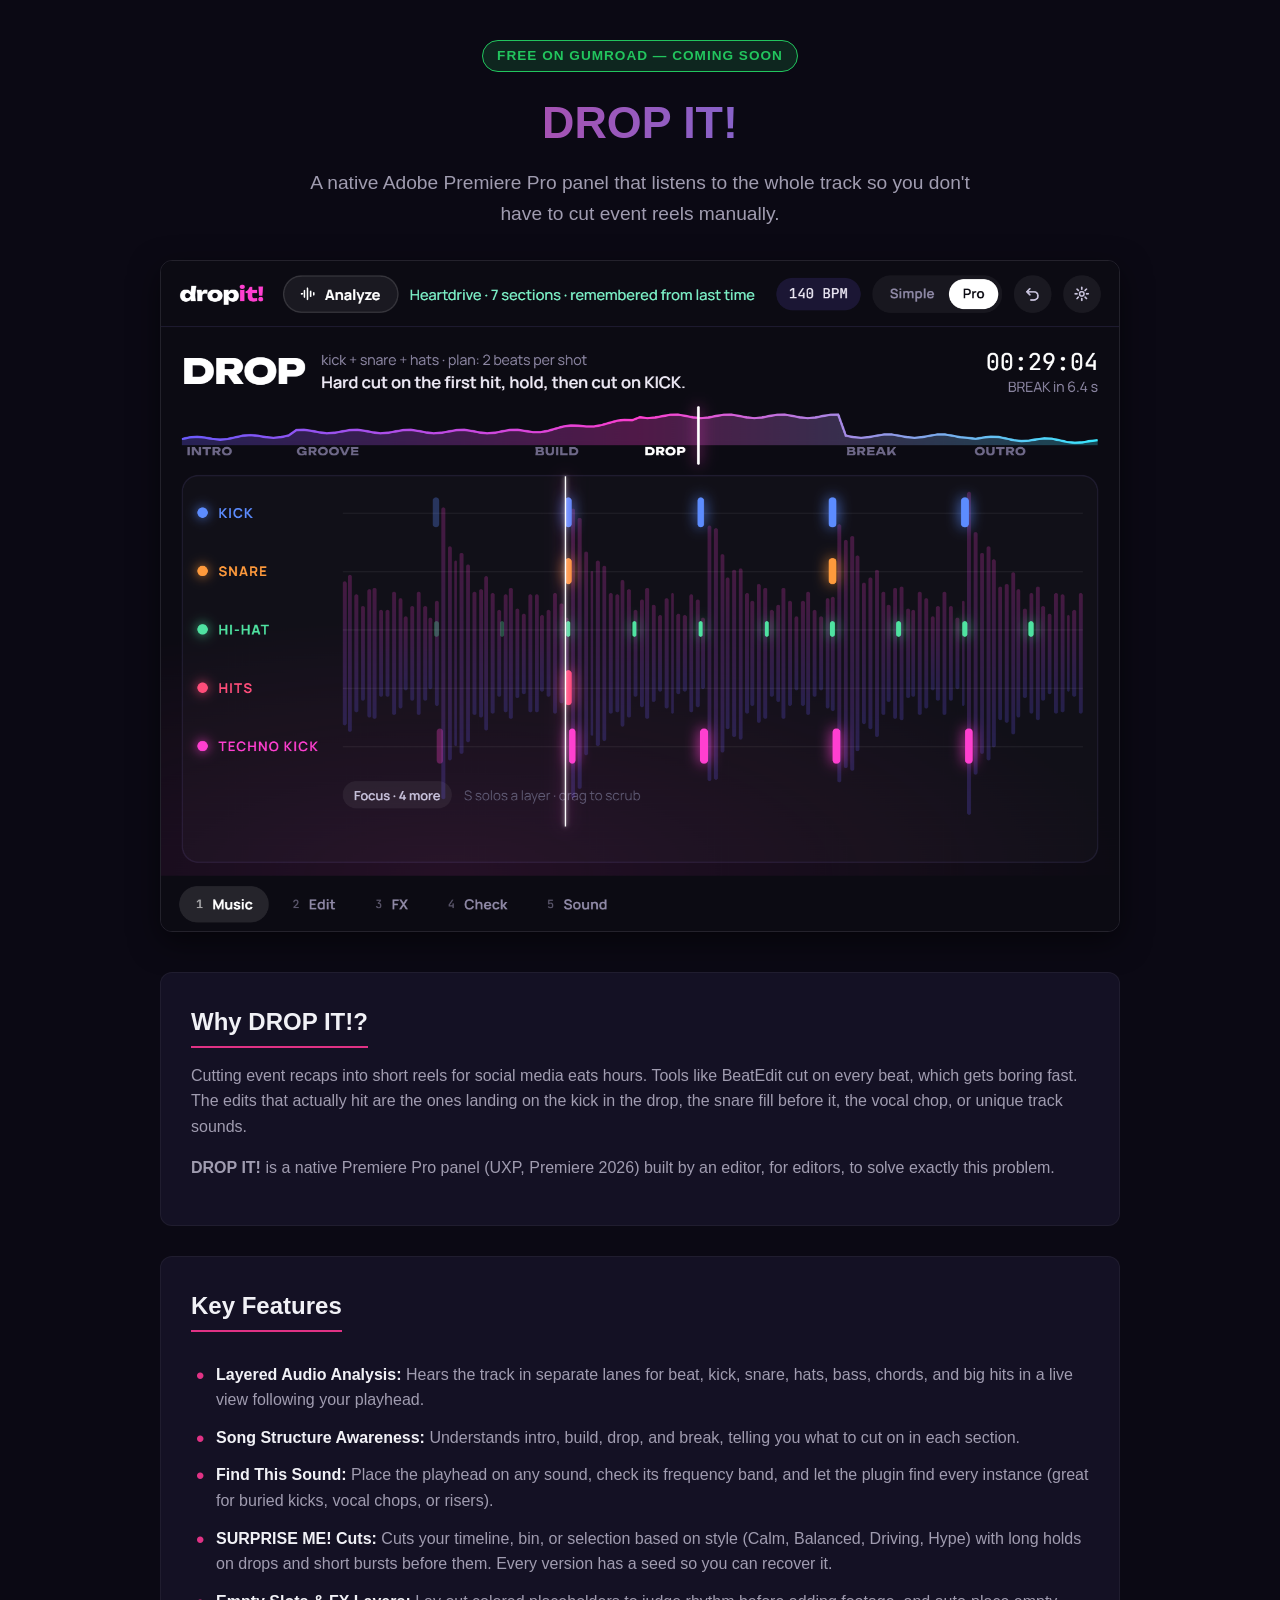
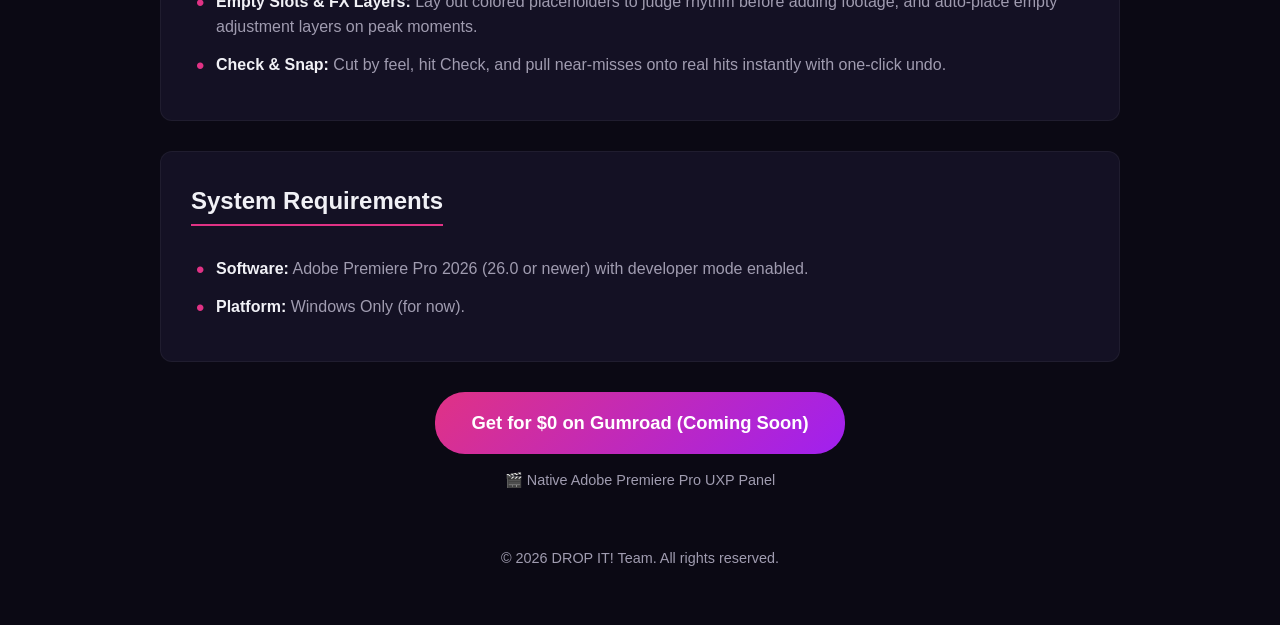
==== index.html @ eb92afcc "Rename index to index.html" ====
<!DOCTYPE html>
<html lang="en">
<head>
    <meta charset="UTF-8">
    <meta name="viewport" content="width=device-width, initial-scale=1.0">
    <title>DROP IT! - Premiere Pro Panel for Music-Driven Editing & Smart Beat Cuts</title>

    <!-- SEO Meta Tags -->
    <meta name="description" content="DROP IT! is a native Premiere Pro UXP panel that listens to the whole track in layers. Features live rhythm view, style-based editing, find-this-sound, and automated beat cuts. Free ($0) on Gumroad soon.">
    <meta name="keywords" content="DROP IT, premiere pro plugin, uxp plugin, beat edit alternative, auto cut to music, event reels editor, adobe premiere panel, free premiere extension, gumroad plugin">
    <meta name="author" content="DROP IT! Team">
    <meta name="robots" content="index, follow">

    <!-- Open Graph / Social Media Meta Tags -->
    <meta property="og:type" content="website">
    <meta property="og:title" content="DROP IT! - Premiere Pro Panel for Music-Driven Editing">
    <meta property="og:description" content="Stップ cutting event reels to the beat manually. DROP IT! listens to layers, song structure, finds custom sounds, and cuts your timeline in seconds. Free on Gumroad soon!">
    <meta property="og:image" content="./image/plugin.png">

    <style>
        :root {
            --bg-color: #0b0914;
            --card-bg: #141124;
            --accent-pink: #e03285;
            --accent-blue: #4d82f7;
            --accent-green: #22c55e;
            --text-main: #f1f1f6;
            --text-muted: #a09cb0;
        }

        * {
            box-sizing: border-box;
            margin: 0;
            padding: 0;
        }

        body {
            font-family: -apple-system, BlinkMacSystemFont, "Segoe UI", Roboto, Helvetica, Arial, sans-serif;
            background-color: var(--bg-color);
            color: var(--text-main);
            line-height: 1.6;
            padding: 20px;
            display: flex;
            justify-content: center;
        }

        .container {
            max-width: 960px;
            width: 100%;
            margin-top: 20px;
        }

        header {
            text-align: center;
            margin-bottom: 30px;
        }

        .badge {
            display: inline-block;
            background-color: rgba(34, 197, 94, 0.15);
            color: var(--accent-green);
            border: 1px solid var(--accent-green);
            padding: 4px 14px;
            border-radius: 20px;
            font-size: 0.85rem;
            font-weight: 600;
            text-transform: uppercase;
            letter-spacing: 1px;
            margin-bottom: 15px;
        }

        h1 {
            font-size: 2.8rem;
            font-weight: 800;
            background: linear-gradient(90deg, var(--accent-pink), var(--accent-blue));
            -webkit-background-clip: text;
            -webkit-text-fill-color: transparent;
            margin-bottom: 10px;
        }

        p.subtitle {
            font-size: 1.2rem;
            color: var(--text-muted);
            max-width: 700px;
            margin: 0 auto;
        }

        .hero-image {
            width: 100%;
            height: auto;
            border-radius: 12px;
            box-shadow: 0 10px 30px rgba(0, 0, 0, 0.5);
            border: 1px solid rgba(255, 255, 255, 0.1);
            margin-bottom: 40px;
            display: block;
        }

        .content-section {
            background-color: var(--card-bg);
            padding: 30px;
            border-radius: 12px;
            border: 1px solid rgba(255, 255, 255, 0.05);
            margin-bottom: 30px;
        }

        h2 {
            font-size: 1.5rem;
            color: var(--text-main);
            margin-bottom: 15px;
            border-bottom: 2px solid var(--accent-pink);
            display: inline-block;
            padding-bottom: 4px;
        }

        p {
            color: var(--text-muted);
            margin-bottom: 15px;
        }

        ul {
            list-style: none;
            margin-top: 15px;
        }

        ul li {
            position: relative;
            padding-left: 25px;
            margin-bottom: 12px;
            color: var(--text-muted);
        }

        ul li::before {
            content: "•";
            color: var(--accent-pink);
            font-size: 1.5rem;
            position: absolute;
            left: 5px;
            top: -5px;
        }

        ul li strong {
            color: var(--text-main);
        }

        .btn-container {
            display: flex;
            flex-direction: column;
            align-items: center;
            gap: 15px;
            margin-top: 30px;
        }

        .btn {
            display: inline-block;
            background: linear-gradient(135deg, var(--accent-pink), #a020f0);
            color: white;
            padding: 16px 36px;
            font-size: 1.15rem;
            font-weight: bold;
            text-decoration: none;
            border-radius: 30px;
            transition: transform 0.2s ease, box-shadow 0.2s ease;
        }

        .btn:hover {
            transform: translateY(-2px);
            box-shadow: 0 6px 20px rgba(224, 50, 133, 0.4);
        }

        .platform-note {
            font-size: 0.9rem;
            color: var(--text-muted);
        }

        footer {
            text-align: center;
            color: var(--text-muted);
            font-size: 0.9rem;
            margin-top: 40px;
            padding-bottom: 20px;
        }
    </style>
</head>
<body>

    <div class="container">
        <header>
            <div class="badge">FREE ON GUMROAD — COMING SOON</div>
            <h1>DROP IT!</h1>
            <p class="subtitle">A native Adobe Premiere Pro panel that listens to the whole track so you don't have to cut event reels manually.</p>
        </header>

        <!-- Screenshot relative path -->
        <img src="./image/plugin.png" alt="DROP IT! Premiere Pro panel interface showing live rhythm view and workflow tabs" class="hero-image">

        <main>
            <section class="content-section">
                <h2>Why DROP IT!?</h2>
                <p>Cutting event recaps into short reels for social media eats hours. Tools like BeatEdit cut on every beat, which gets boring fast. The edits that actually hit are the ones landing on the kick in the drop, the snare fill before it, the vocal chop, or unique track sounds.</p>
                <p><strong>DROP IT!</strong> is a native Premiere Pro panel (UXP, Premiere 2026) built by an editor, for editors, to solve exactly this problem.</p>
            </section>

            <section class="content-section">
                <h2>Key Features</h2>
                <ul>
                    <li><strong>Layered Audio Analysis:</strong> Hears the track in separate lanes for beat, kick, snare, hats, bass, chords, and big hits in a live view following your playhead.</li>
                    <li><strong>Song Structure Awareness:</strong> Understands intro, build, drop, and break, telling you what to cut on in each section.</li>
                    <li><strong>Find This Sound:</strong> Place the playhead on any sound, check its frequency band, and let the plugin find every instance (great for buried kicks, vocal chops, or risers).</li>
                    <li><strong>SURPRISE ME! Cuts:</strong> Cuts your timeline, bin, or selection based on style (Calm, Balanced, Driving, Hype) with long holds on drops and short bursts before them. Every version has a seed so you can recover it.</li>
                    <li><strong>Empty Slots & FX Layers:</strong> Lay out colored placeholders to judge rhythm before adding footage, and auto-place empty adjustment layers on peak moments.</li>
                    <li><strong>Check & Snap:</strong> Cut by feel, hit Check, and pull near-misses onto real hits instantly with one-click undo.</li>
                </ul>
            </section>

            <section class="content-section">
                <h2>System Requirements</h2>
                <ul>
                    <li><strong>Software:</strong> Adobe Premiere Pro 2026 (26.0 or newer) with developer mode enabled.</li>
                    <li><strong>Platform:</strong> Windows Only (for now).</li>
                </ul>
            </section>

            <div class="btn-container">
                <a href="#" class="btn">Get for $0 on Gumroad (Coming Soon)</a>
                <p class="platform-note">🎬 Native Adobe Premiere Pro UXP Panel</p>
            </div>
        </main>

        <footer>
            <p>&copy; 2026 DROP IT! Team. All rights reserved.</p>
        </footer>
    </div>

</body>
</html>
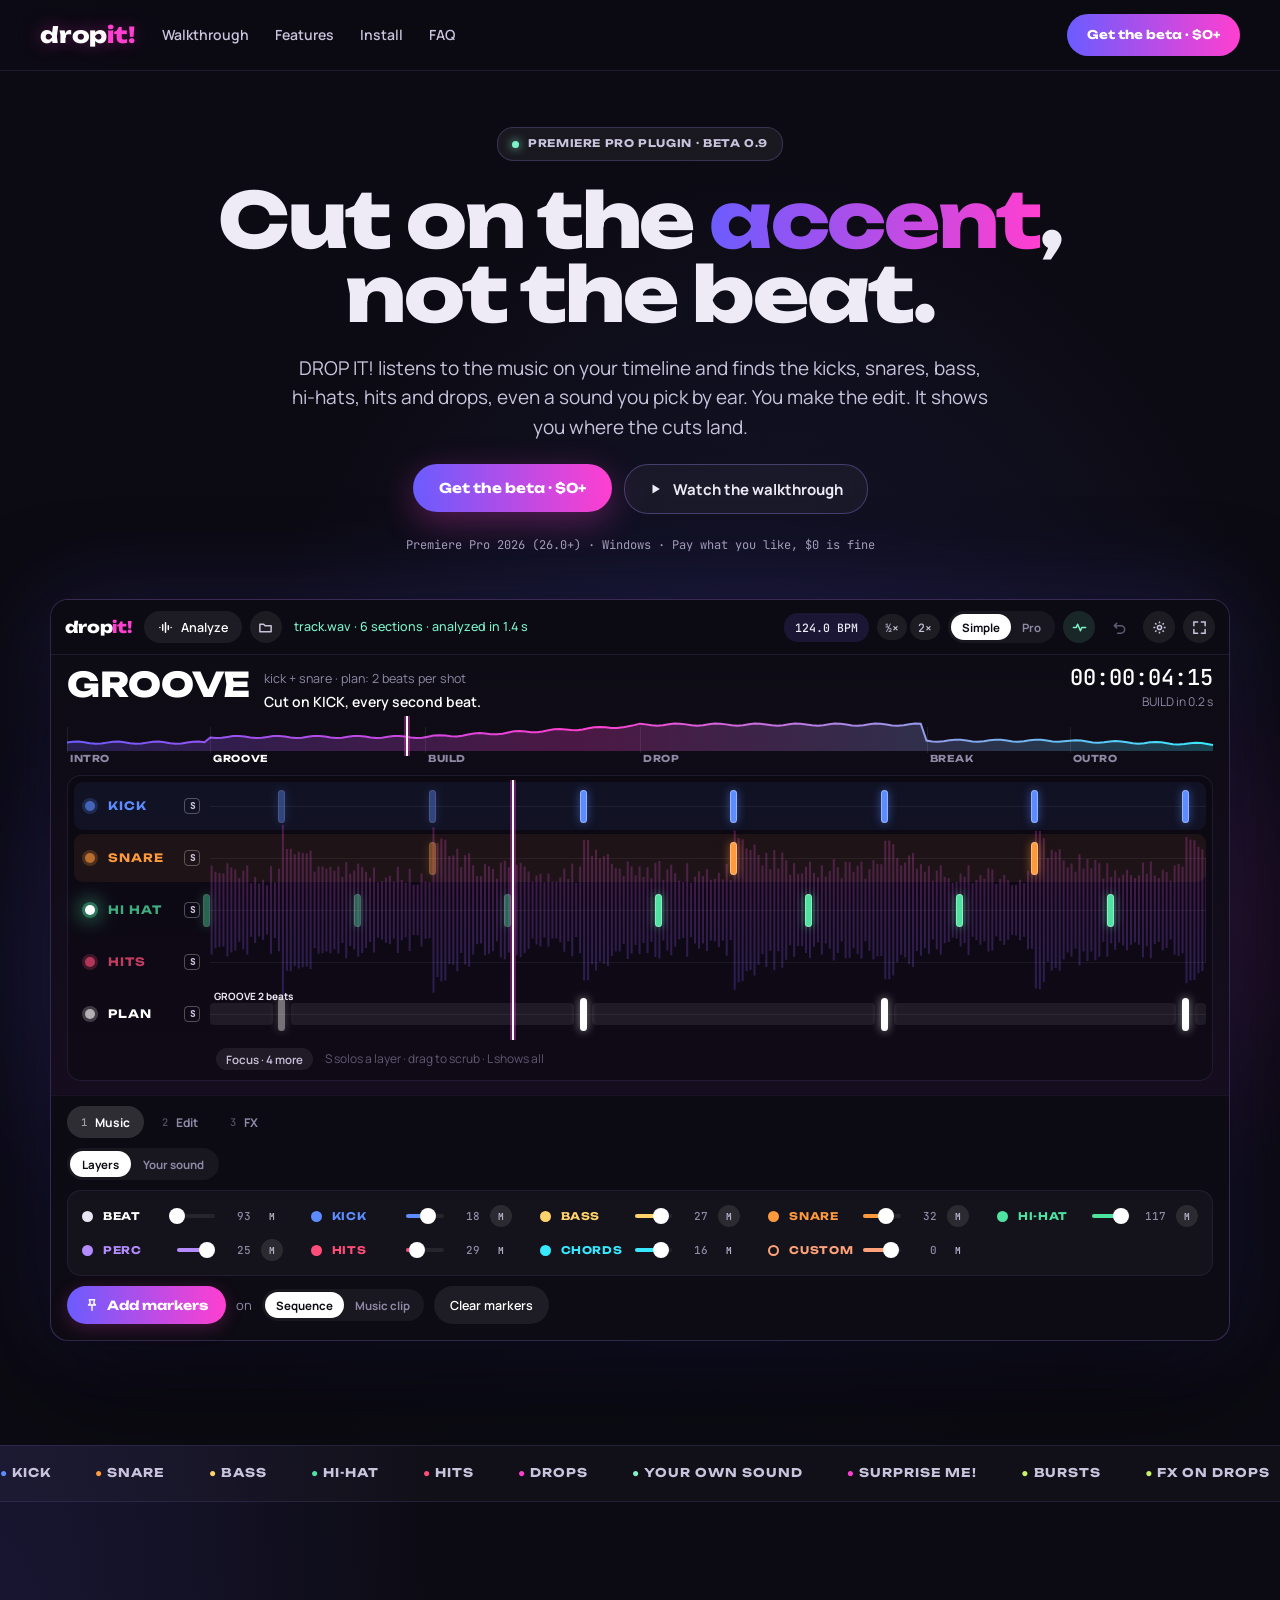
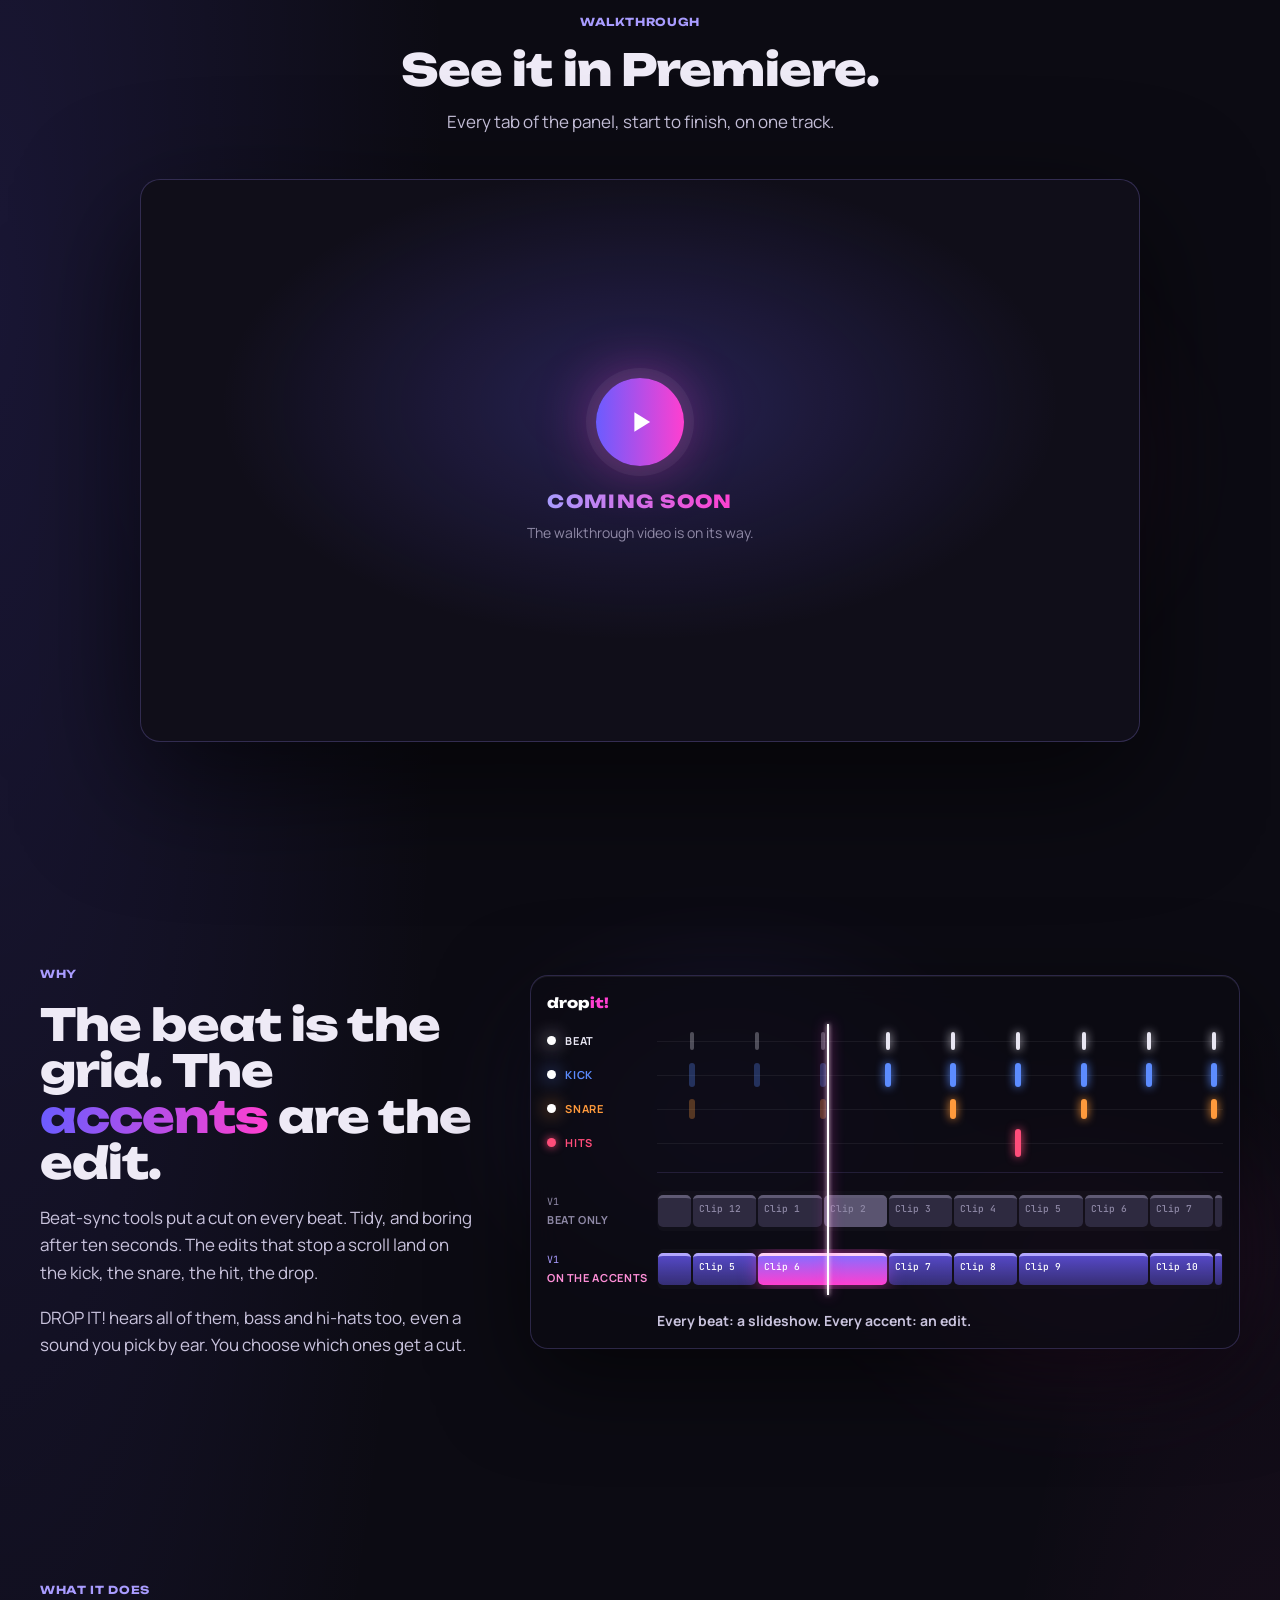
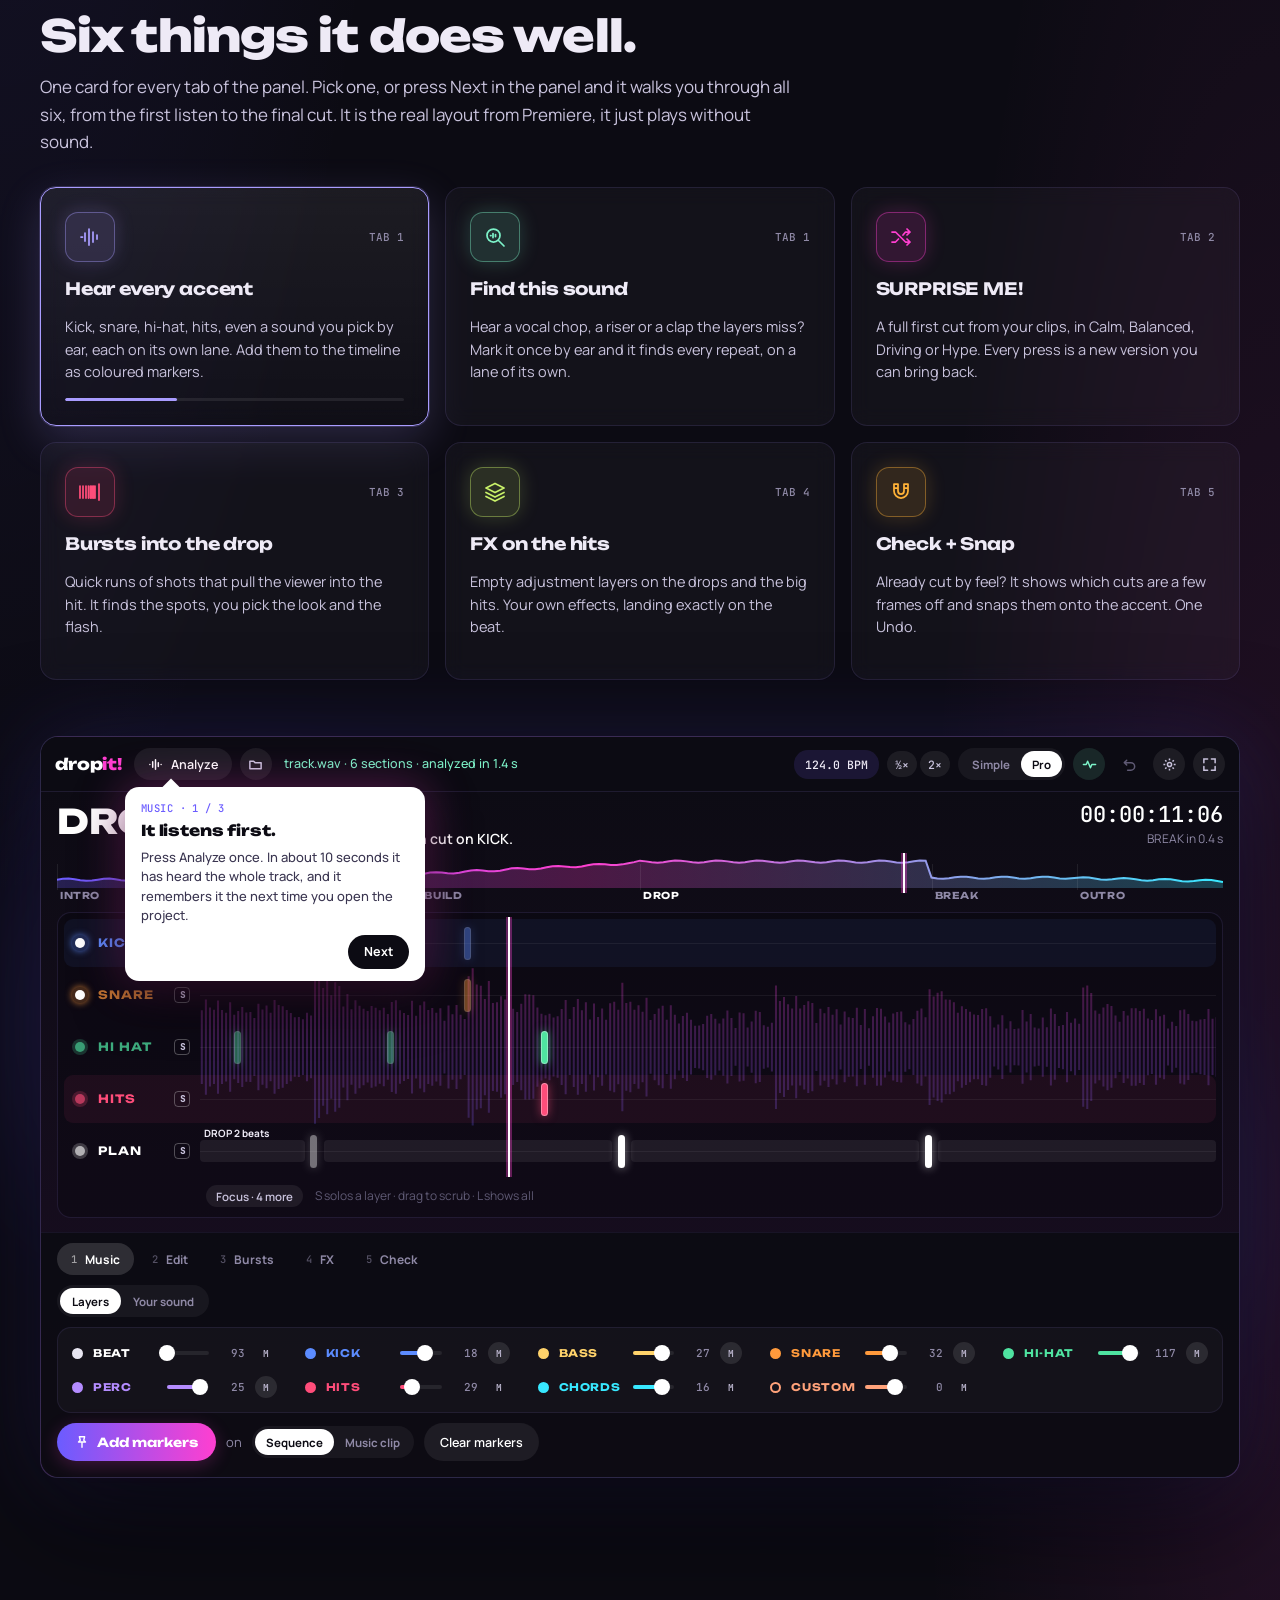
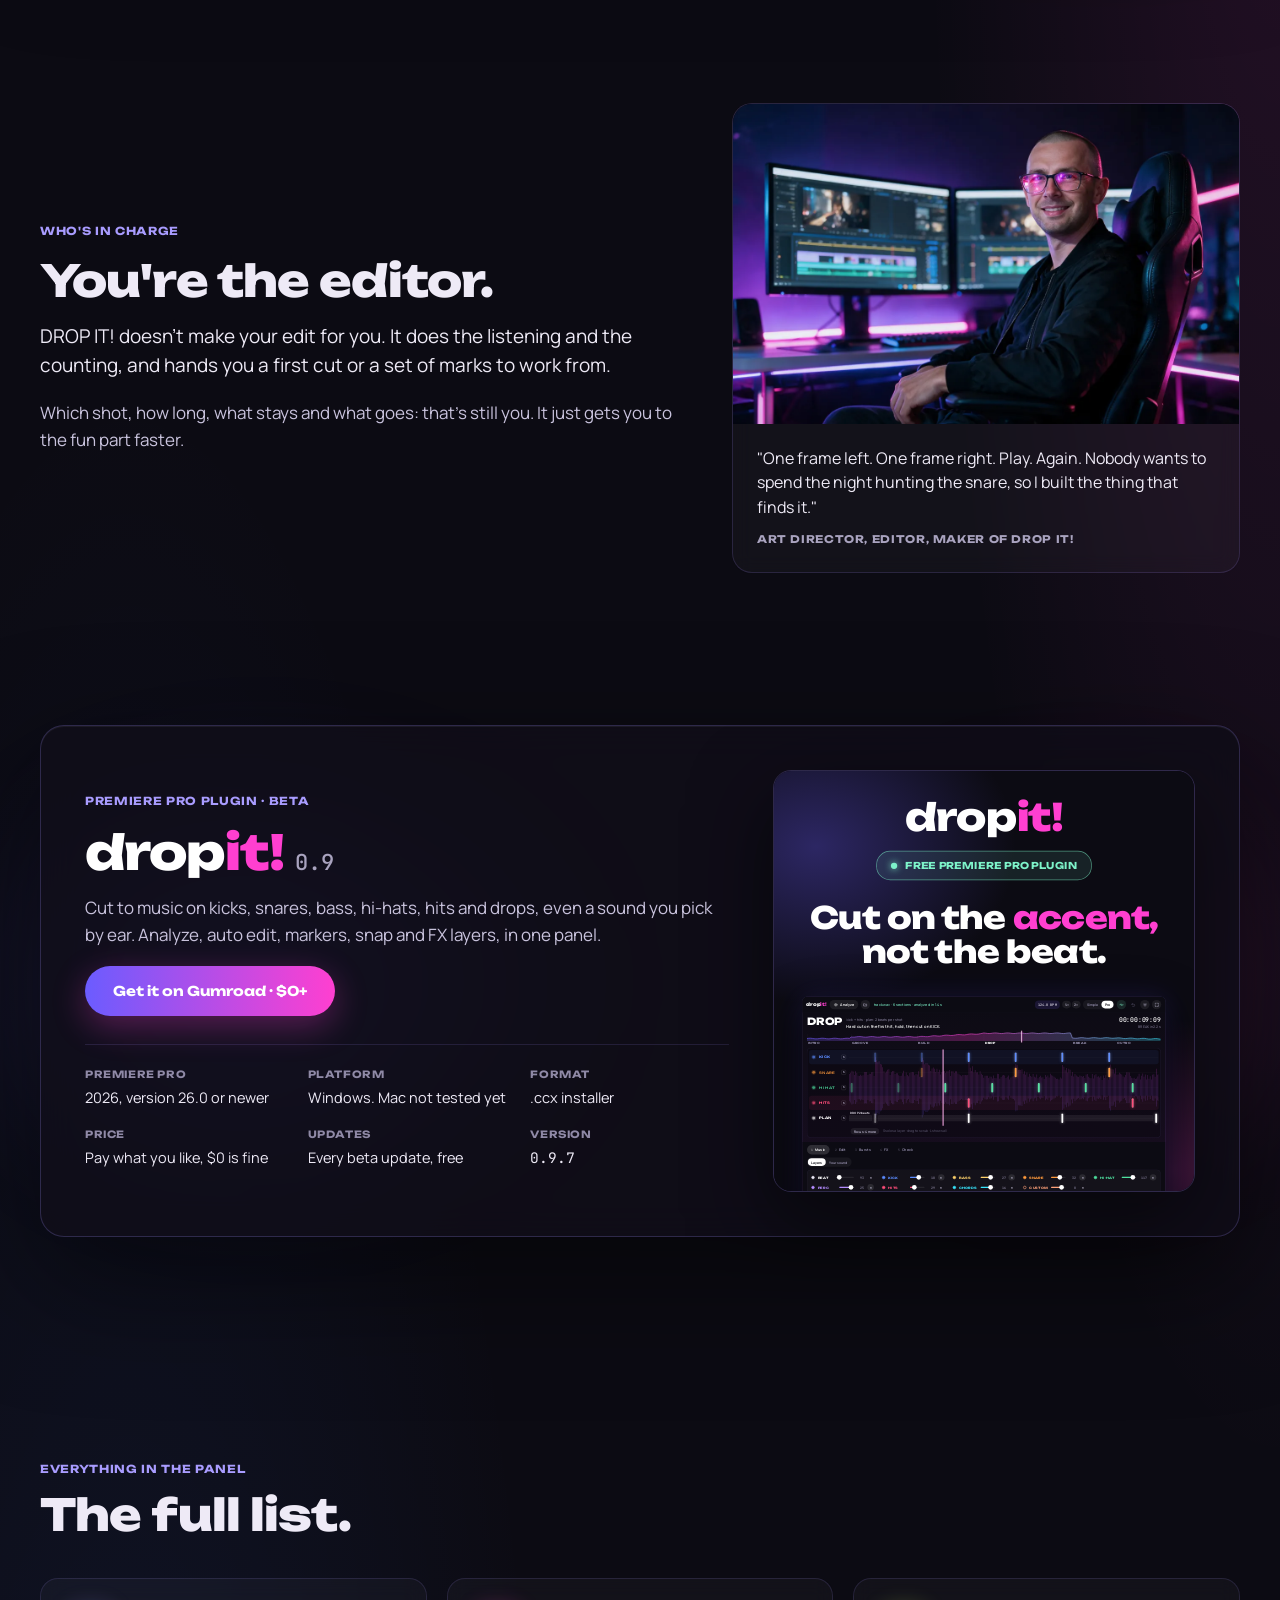
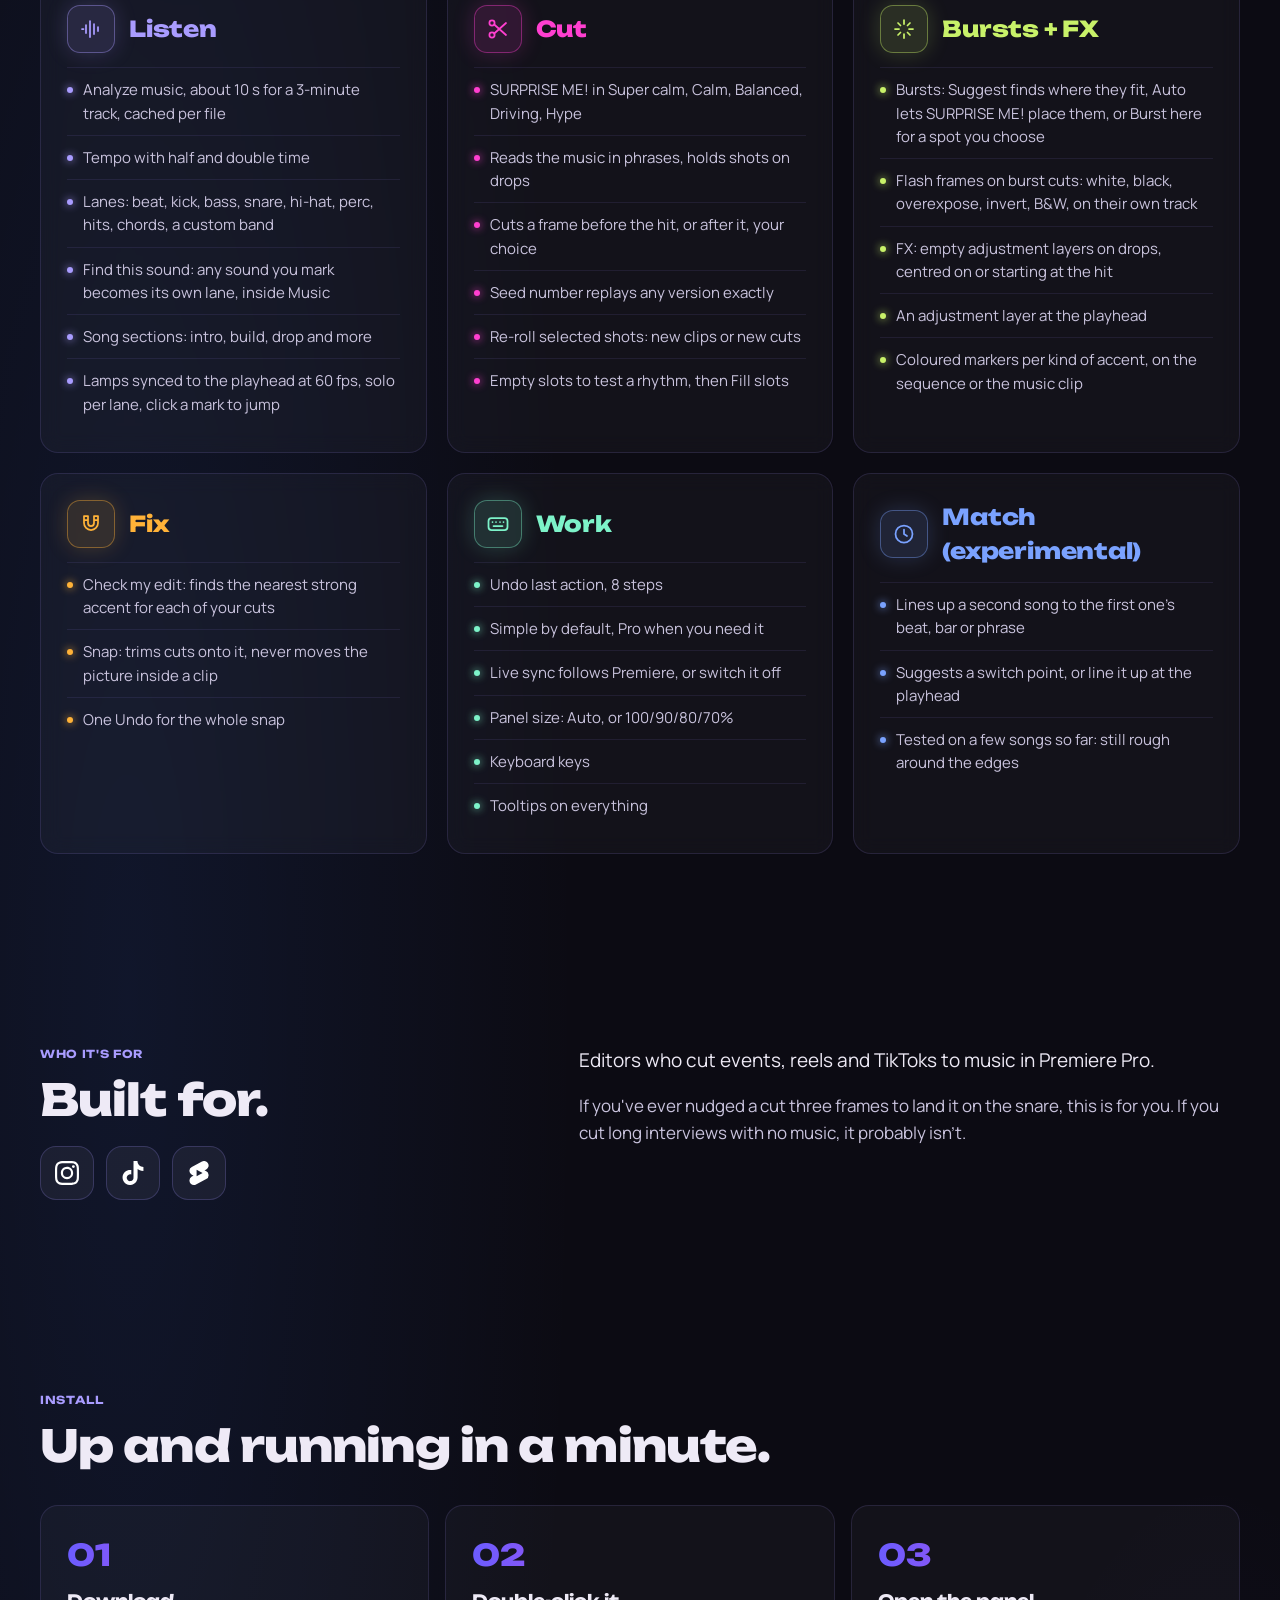
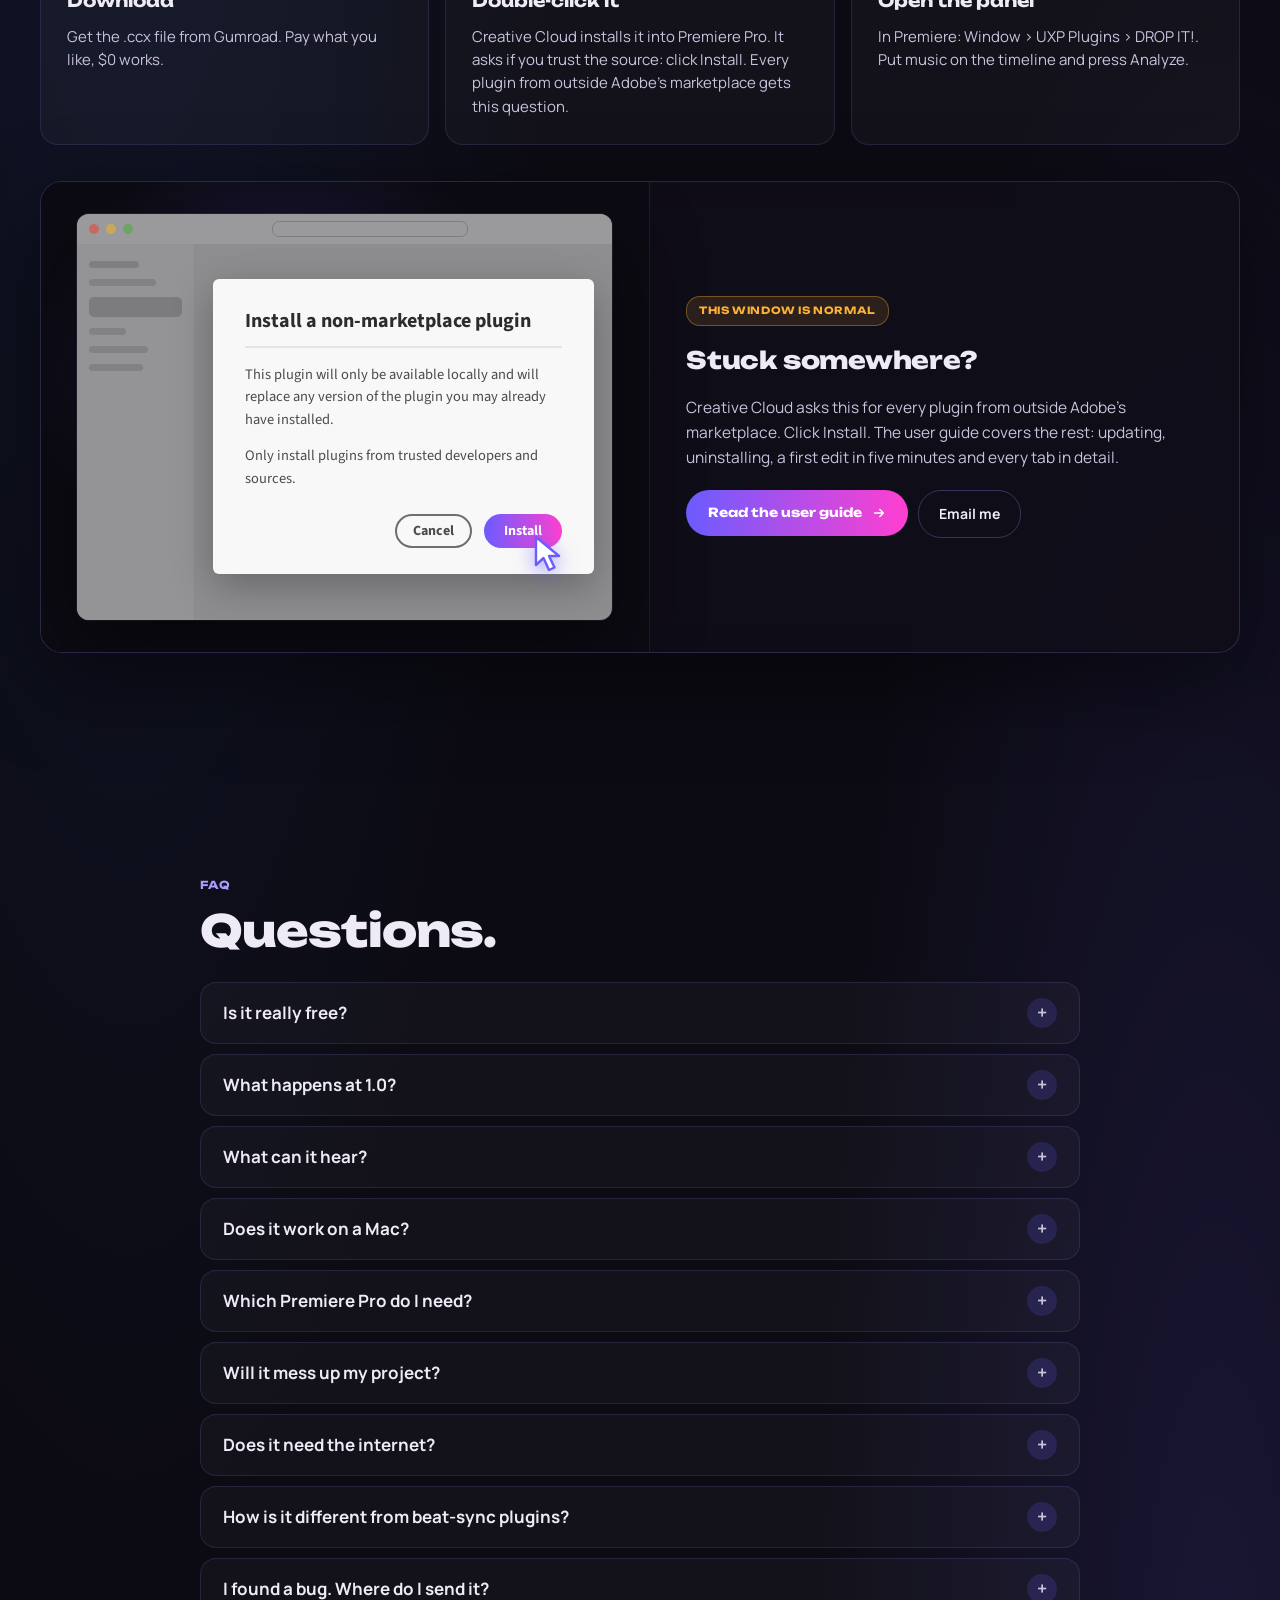
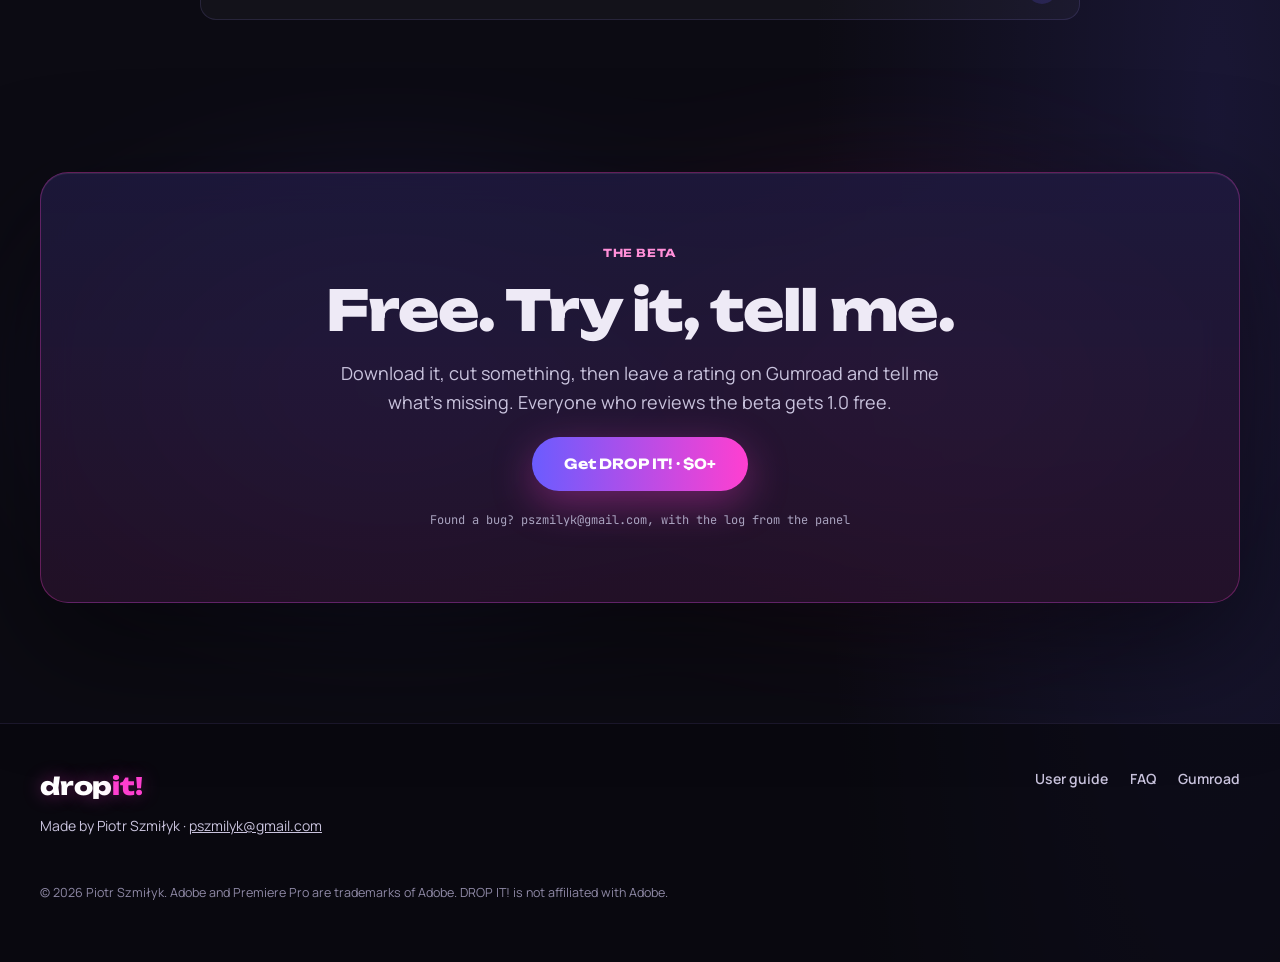
==== commit f48ea3fc: "Add files via upload" ====
--- a/index.html
+++ b/index.html
@@ -1,235 +1,1660 @@
-<!DOCTYPE html>
+<!doctype html>
 <html lang="en">
 <head>
-    <meta charset="UTF-8">
-    <meta name="viewport" content="width=device-width, initial-scale=1.0">
-    <title>DROP IT! - Premiere Pro Panel for Music-Driven Editing & Smart Beat Cuts</title>
-
-    <!-- SEO Meta Tags -->
-    <meta name="description" content="DROP IT! is a native Premiere Pro UXP panel that listens to the whole track in layers. Features live rhythm view, style-based editing, find-this-sound, and automated beat cuts. Free ($0) on Gumroad soon.">
-    <meta name="keywords" content="DROP IT, premiere pro plugin, uxp plugin, beat edit alternative, auto cut to music, event reels editor, adobe premiere panel, free premiere extension, gumroad plugin">
-    <meta name="author" content="DROP IT! Team">
-    <meta name="robots" content="index, follow">
-
-    <!-- Open Graph / Social Media Meta Tags -->
-    <meta property="og:type" content="website">
-    <meta property="og:title" content="DROP IT! - Premiere Pro Panel for Music-Driven Editing">
-    <meta property="og:description" content="Stップ cutting event reels to the beat manually. DROP IT! listens to layers, song structure, finds custom sounds, and cuts your timeline in seconds. Free on Gumroad soon!">
-    <meta property="og:image" content="./image/plugin.png">
-
-    <style>
-        :root {
-            --bg-color: #0b0914;
-            --card-bg: #141124;
-            --accent-pink: #e03285;
-            --accent-blue: #4d82f7;
-            --accent-green: #22c55e;
-            --text-main: #f1f1f6;
-            --text-muted: #a09cb0;
-        }
-
-        * {
-            box-sizing: border-box;
-            margin: 0;
-            padding: 0;
-        }
-
-        body {
-            font-family: -apple-system, BlinkMacSystemFont, "Segoe UI", Roboto, Helvetica, Arial, sans-serif;
-            background-color: var(--bg-color);
-            color: var(--text-main);
-            line-height: 1.6;
-            padding: 20px;
-            display: flex;
-            justify-content: center;
-        }
-
-        .container {
-            max-width: 960px;
-            width: 100%;
-            margin-top: 20px;
-        }
-
-        header {
-            text-align: center;
-            margin-bottom: 30px;
-        }
-
-        .badge {
-            display: inline-block;
-            background-color: rgba(34, 197, 94, 0.15);
-            color: var(--accent-green);
-            border: 1px solid var(--accent-green);
-            padding: 4px 14px;
-            border-radius: 20px;
-            font-size: 0.85rem;
-            font-weight: 600;
-            text-transform: uppercase;
-            letter-spacing: 1px;
-            margin-bottom: 15px;
-        }
-
-        h1 {
-            font-size: 2.8rem;
-            font-weight: 800;
-            background: linear-gradient(90deg, var(--accent-pink), var(--accent-blue));
-            -webkit-background-clip: text;
-            -webkit-text-fill-color: transparent;
-            margin-bottom: 10px;
-        }
-
-        p.subtitle {
-            font-size: 1.2rem;
-            color: var(--text-muted);
-            max-width: 700px;
-            margin: 0 auto;
-        }
-
-        .hero-image {
-            width: 100%;
-            height: auto;
-            border-radius: 12px;
-            box-shadow: 0 10px 30px rgba(0, 0, 0, 0.5);
-            border: 1px solid rgba(255, 255, 255, 0.1);
-            margin-bottom: 40px;
-            display: block;
-        }
-
-        .content-section {
-            background-color: var(--card-bg);
-            padding: 30px;
-            border-radius: 12px;
-            border: 1px solid rgba(255, 255, 255, 0.05);
-            margin-bottom: 30px;
-        }
-
-        h2 {
-            font-size: 1.5rem;
-            color: var(--text-main);
-            margin-bottom: 15px;
-            border-bottom: 2px solid var(--accent-pink);
-            display: inline-block;
-            padding-bottom: 4px;
-        }
-
-        p {
-            color: var(--text-muted);
-            margin-bottom: 15px;
-        }
-
-        ul {
-            list-style: none;
-            margin-top: 15px;
-        }
-
-        ul li {
-            position: relative;
-            padding-left: 25px;
-            margin-bottom: 12px;
-            color: var(--text-muted);
-        }
-
-        ul li::before {
-            content: "•";
-            color: var(--accent-pink);
-            font-size: 1.5rem;
-            position: absolute;
-            left: 5px;
-            top: -5px;
-        }
-
-        ul li strong {
-            color: var(--text-main);
-        }
-
-        .btn-container {
-            display: flex;
-            flex-direction: column;
-            align-items: center;
-            gap: 15px;
-            margin-top: 30px;
-        }
-
-        .btn {
-            display: inline-block;
-            background: linear-gradient(135deg, var(--accent-pink), #a020f0);
-            color: white;
-            padding: 16px 36px;
-            font-size: 1.15rem;
-            font-weight: bold;
-            text-decoration: none;
-            border-radius: 30px;
-            transition: transform 0.2s ease, box-shadow 0.2s ease;
-        }
-
-        .btn:hover {
-            transform: translateY(-2px);
-            box-shadow: 0 6px 20px rgba(224, 50, 133, 0.4);
-        }
-
-        .platform-note {
-            font-size: 0.9rem;
-            color: var(--text-muted);
-        }
-
-        footer {
-            text-align: center;
-            color: var(--text-muted);
-            font-size: 0.9rem;
-            margin-top: 40px;
-            padding-bottom: 20px;
-        }
-    </style>
+<meta charset="utf-8">
+<meta name="viewport" content="width=device-width, initial-scale=1, viewport-fit=cover">
+<title>DROP IT! Cut on the accent, not the beat. Free Premiere Pro plugin</title>
+<meta name="description" content="DROP IT! is a free Premiere Pro plugin that listens to the music on your timeline and finds the kicks, snares, hits and drops, so you cut where it actually lands.">
+<link rel="canonical" href="https://dropit.pages.dev/">
+<meta property="og:type" content="website">
+<meta property="og:site_name" content="DROP IT!">
+<meta property="og:title" content="DROP IT! Cut on the accent, not the beat. Free Premiere Pro plugin">
+<meta property="og:description" content="DROP IT! is a free Premiere Pro plugin that listens to the music on your timeline and finds the kicks, snares, hits and drops, so you cut where it actually lands.">
+<meta property="og:url" content="https://dropit.pages.dev/">
+<meta property="og:image" content="https://dropit.pages.dev/og-cover.png">
+<meta property="og:image:width" content="1280">
+<meta property="og:image:height" content="720">
+<meta name="twitter:card" content="summary_large_image">
+<meta name="theme-color" content="#0c0b13">
+<link rel="icon" href="favicon.svg" type="image/svg+xml">
+<link rel="apple-touch-icon" href="apple-touch-icon.png">
+<link rel="preload" href="assets/fonts/unbounded-latin-800-normal.woff2" as="font" type="font/woff2" crossorigin>
+<link rel="preload" href="assets/fonts/manrope-latin-400-normal.woff2" as="font" type="font/woff2" crossorigin>
+<link rel="stylesheet" href="assets/fonts/fonts.bfedd955ca.css">
+<style>
+html{background:#0c0b13;scroll-behavior:smooth;-webkit-text-size-adjust:100%}
+body{margin:0;background:#0c0b13;color:#eeeaf6}
+[id]{scroll-margin-top:84px}
+
+body{margin:0;background:#0c0b13}
+a{color:#c9c3dd}a:hover{color:#ffffff}
+.dg-btn{transition:box-shadow .3s,transform .3s}
+.dg-btn:hover{animation:dgShift 2.2s linear infinite;box-shadow:0 0 0 1px rgba(255,255,255,0.15),0 12px 40px rgba(255,63,208,0.45),0 0 60px rgba(107,92,255,0.45)!important;transform:translateY(-1px)}
+@keyframes dgShift{from{background-position:0% 0}to{background-position:200% 0}}
+.dg-ghost{transition:border-color .3s,box-shadow .3s}
+.dg-ghost:hover{border-color:rgba(160,140,255,0.6)!important;box-shadow:0 0 30px rgba(107,92,255,0.35)}
+.dg-card{transition:transform .3s,border-color .3s}
+.dg-card:hover{transform:translateY(-3px);border-color:rgba(160,140,255,0.5)!important;animation:dgGlow 2.6s ease-in-out infinite}
+@keyframes dgGlow{0%,100%{box-shadow:0 0 0 1px rgba(107,92,255,0.30),0 14px 44px rgba(107,92,255,0.28)}50%{box-shadow:0 0 0 1px rgba(56,140,255,0.40),0 14px 54px rgba(255,63,208,0.30)}}
+.dg-logo{transition:text-shadow .3s}
+.dg-logo:hover{animation:dgLogo 1.8s ease-in-out infinite}
+@keyframes dgLogo{0%,100%{text-shadow:0 0 18px rgba(255,63,208,0.45)}50%{text-shadow:0 0 30px rgba(107,92,255,0.75),0 0 12px rgba(255,63,208,0.6)}}
+.dg-marq{display:flex;gap:44px;white-space:nowrap;animation:dgMarq 36s linear infinite}
+@keyframes dgMarq{from{transform:translateX(0)}to{transform:translateX(-50%)}}
+.dg-nav a.nl{color:#c9c3dd;text-decoration:none;font-size:14px;font-weight:600}
+.dg-nav a.nl:hover{color:#ffffff}
+@keyframes dgRing{0%,100%{opacity:1}50%{opacity:0.45}}
+@media (prefers-reduced-motion: reduce){[style*="dgRing"]{animation:none!important}}
+.dg-faq summary{list-style:none;cursor:pointer}
+.dg-faq summary::-webkit-details-marker{display:none}
+.dg-faq[open] .dg-plus{transform:rotate(45deg)}
+.dg-plus{transition:transform .25s}
+@media (max-width:900px){.dg-h2{font-size:32px!important}.dg-hide-m{display:none!important}}
+@media (max-width:600px){.dg-stack{gap:18px!important}.dg-pcard{padding:22px!important;gap:28px!important}}
+@media (max-width:1060px){.dg-prod{flex:1 1 100%!important;width:100%!important;max-width:560px}}
+@media (prefers-reduced-motion: reduce){*{animation:none!important;transition:none!important}}
+
+
+body{margin:0}
+@media (max-width: 480px) {
+  .df-section { padding: 72px 14px !important; }
+  .df-h2 { font-size: 30px !important; }
+}
+
+
+body{margin:0}
+@container dp (max-width: 1000px) {
+  .dp-looks { grid-template-columns: repeat(4, minmax(0, 1fr)) !important; }
+}
+@container dp (max-width: 900px) {
+  .dp-layer-grid { grid-template-columns: repeat(3, minmax(0, 1fr)) !important; }
+  .dp-edit-pro { grid-template-columns: 1fr !important; }
+  .dp-edit-grid { grid-template-columns: repeat(3, minmax(0, 1fr)) !important; }
+  .dp-two { grid-template-columns: 1fr !important; }
+}
+@container dp (max-width: 640px) {
+  .dp-sec { font-size: 8px !important; letter-spacing: 0.02em !important; }
+  .dp-layer-grid { grid-template-columns: repeat(2, minmax(0, 1fr)) !important; }
+  .dp-flash { grid-template-columns: repeat(3, minmax(0, 1fr)) !important; }
+  .dp-tiles4 { grid-template-columns: repeat(2, minmax(0, 1fr)) !important; }
+  .dp-steps2 { grid-template-columns: 1fr !important; }
+  .dp-looks { grid-template-columns: repeat(2, minmax(0, 1fr)) !important; }
+}
+@container dp (max-width: 480px) {
+  .dp-hide-sm { display: none !important; }
+  .dp-header { flex-wrap: wrap; height: auto !important; min-height: 54px; padding: 10px 12px !important; row-gap: 8px; }
+  .dp-section-name { font-size: 24px !important; }
+  .dp-plan { display: none !important; }
+  .dp-tc { font-size: 17px !important; }
+  .dp-lane-label { width: 92px !important; gap: 7px !important; padding-left: 4px !important; }
+  .dp-wave { left: 98px !important; }
+  .dp-live-playhead { left: calc(104px + (100% - 110px) * 0.3) !important; }
+  .dp-focus-row { padding-left: 98px !important; }
+  .dp-idle-msg { left: 98px !important; }
+  .dp-edit-grid { grid-template-columns: repeat(2, minmax(0, 1fr)) !important; }
+  .dp-layer-grid { grid-template-columns: 1fr !important; }
+  .dp-tip { left: 8px !important; width: calc(100% - 16px) !important; }
+  .dp-sec { font-size: 7px !important; letter-spacing: 0 !important; padding-left: 2px !important; }
+  .dp-tabs { padding: 8px !important; gap: 2px !important; overflow: visible !important; }
+  .dp-tabs > button { flex: 1 1 auto; justify-content: center; padding: 0 4px !important; font-size: 11.5px !important; gap: 0 !important; min-width: 0; }
+  .dp-tabn { display: none !important; }
+  .dp-tip > span:first-child { display: none !important; }
+}
+
+body{margin:0}
+
+body{margin:0}
+@media (max-width: 900px) {
+  .dg-hero-section { padding: 44px 20px 72px !important; }
+  .dg-h1 { font-size: 48px !important; max-width: 100% !important; }
+  .dg-sub { font-size: 16.5px !important; }
+}
+@media (max-width: 480px) {
+  .dg-hero-section { padding: 36px 14px 56px !important; }
+  .dg-h1 { font-size: 32px !important; letter-spacing: -0.02em !important; }
+  .dg-sub { font-size: 14.5px !important; }
+  .dg-badge { font-size: 9.5px !important; }
+  .dg-btn, .dg-ghost { height: 44px !important; padding: 0 18px !important; font-size: 13px !important; }
+  .dg-meta { font-size: 10.5px !important; }
+}
+
+
+body{margin:0}
+@keyframes diPulse {
+  0% { box-shadow: 0 0 0 0 rgba(255,63,208,0.60), 0 6px 22px rgba(107,92,255,0.45); }
+  70% { box-shadow: 0 0 0 14px rgba(255,63,208,0), 0 6px 30px rgba(255,63,208,0.55); }
+  100% { box-shadow: 0 0 0 0 rgba(255,63,208,0), 0 6px 22px rgba(107,92,255,0.45); }
+}
+@keyframes diShift { from { background-position: 0% 0; } to { background-position: 200% 0; } }
+@keyframes diTap { 0%, 60%, 100% { transform: translate(0, 0); } 75% { transform: translate(-3px, -3px) scale(0.92); } }
+.di-install { animation: diPulse 1.6s ease-out infinite, diShift 3s linear infinite; }
+.di-cursor { animation: diTap 1.6s ease-in-out infinite; }
+@media (prefers-reduced-motion: reduce) { .di-install, .di-cursor { animation: none !important; } }
+.di-root { container-type: inline-size; container-name: di; }
+@container di (max-width: 420px) {
+  .di-side { display: none !important; }
+  .di-card { padding: 22px 20px 20px !important; }
+  .di-title { font-size: 17px !important; }
+  .di-body { font-size: 13.5px !important; }
+}
+
+body{margin:0}
+</style>
+<script type="application/ld+json">{"@context": "https://schema.org", "@type": "SoftwareApplication", "name": "DROP IT!", "applicationCategory": "MultimediaApplication", "operatingSystem": "Windows", "description": "DROP IT! is a free Premiere Pro plugin that listens to the music on your timeline and finds the kicks, snares, hits and drops, so you cut where it actually lands.", "softwareVersion": "0.9.7", "offers": {"@type": "Offer", "price": "0", "priceCurrency": "USD", "url": "https://coloformia.gumroad.com/l/dropit"}, "author": {"@type": "Person", "name": "Piotr Szmiłyk"}}</script>
 </head>
 <body>
-
-    <div class="container">
-        <header>
-            <div class="badge">FREE ON GUMROAD — COMING SOON</div>
-            <h1>DROP IT!</h1>
-            <p class="subtitle">A native Adobe Premiere Pro panel that listens to the whole track so you don't have to cut event reels manually.</p>
-        </header>
-
-        <!-- Screenshot relative path -->
-        <img src="./image/plugin.png" alt="DROP IT! Premiere Pro panel interface showing live rhythm view and workflow tabs" class="hero-image">
-
-        <main>
-            <section class="content-section">
-                <h2>Why DROP IT!?</h2>
-                <p>Cutting event recaps into short reels for social media eats hours. Tools like BeatEdit cut on every beat, which gets boring fast. The edits that actually hit are the ones landing on the kick in the drop, the snare fill before it, the vocal chop, or unique track sounds.</p>
-                <p><strong>DROP IT!</strong> is a native Premiere Pro panel (UXP, Premiere 2026) built by an editor, for editors, to solve exactly this problem.</p>
-            </section>
-
-            <section class="content-section">
-                <h2>Key Features</h2>
-                <ul>
-                    <li><strong>Layered Audio Analysis:</strong> Hears the track in separate lanes for beat, kick, snare, hats, bass, chords, and big hits in a live view following your playhead.</li>
-                    <li><strong>Song Structure Awareness:</strong> Understands intro, build, drop, and break, telling you what to cut on in each section.</li>
-                    <li><strong>Find This Sound:</strong> Place the playhead on any sound, check its frequency band, and let the plugin find every instance (great for buried kicks, vocal chops, or risers).</li>
-                    <li><strong>SURPRISE ME! Cuts:</strong> Cuts your timeline, bin, or selection based on style (Calm, Balanced, Driving, Hype) with long holds on drops and short bursts before them. Every version has a seed so you can recover it.</li>
-                    <li><strong>Empty Slots & FX Layers:</strong> Lay out colored placeholders to judge rhythm before adding footage, and auto-place empty adjustment layers on peak moments.</li>
-                    <li><strong>Check & Snap:</strong> Cut by feel, hit Check, and pull near-misses onto real hits instantly with one-click undo.</li>
-                </ul>
-            </section>
-
-            <section class="content-section">
-                <h2>System Requirements</h2>
-                <ul>
-                    <li><strong>Software:</strong> Adobe Premiere Pro 2026 (26.0 or newer) with developer mode enabled.</li>
-                    <li><strong>Platform:</strong> Windows Only (for now).</li>
-                </ul>
-            </section>
-
-            <div class="btn-container">
-                <a href="#" class="btn">Get for $0 on Gumroad (Coming Soon)</a>
-                <p class="platform-note">🎬 Native Adobe Premiere Pro UXP Panel</p>
-            </div>
-        </main>
-
-        <footer>
-            <p>&copy; 2026 DROP IT! Team. All rights reserved.</p>
-        </footer>
-    </div>
-
+<script>window.DC_BASE=""</script>
+<div id="app" data-dc-page="Main"><div data-dc="Main" data-dc-id="dc1" style="width: 100%;"><div style="overflow-x: clip; background: radial-gradient(50% 30% at 0% 18%, rgba(107,92,255,0.14), rgba(12,11,19,0) 70%), radial-gradient(40% 25% at 100% 42%, rgba(255,63,208,0.10), rgba(12,11,19,0) 70%), radial-gradient(50% 30% at 10% 70%, rgba(56,120,255,0.10), rgba(12,11,19,0) 70%), radial-gradient(45% 25% at 95% 92%, rgba(107,92,255,0.14), rgba(12,11,19,0) 70%), #0c0b13; color: #eeeaf6; font-family: Manrope, sans-serif; font-size: 16px; line-height: 1.55">
+
+
+<header class="dg-nav" style="position: sticky; top: 0; z-index: 20; background: rgba(12,11,19,0.62); backdrop-filter: blur(16px); -webkit-backdrop-filter: blur(16px); border-bottom: 1px solid rgba(160,140,255,0.12)">
+<div style="max-width: 1200px; margin: 0 auto; padding: 0 24px; height: 70px; display: flex; align-items: center; gap: 28px">
+<a class="dg-logo" href="#top" style="font-family: Unbounded, sans-serif; font-weight: 800; font-size: 22px; letter-spacing: -0.01em; color: #ffffff; text-decoration: none; text-shadow: 0 0 18px rgba(255,63,208,0.35)">drop<span style="color: #ff3fd0">it!</span></a>
+<nav class="dg-hide-m" style="display: flex; gap: 26px; flex-grow: 1" aria-label="Sections">
+<a class="nl" href="#demo">Walkthrough</a>
+<a class="nl" href="#features">Features</a>
+<a class="nl" href="#install">Install</a>
+<a class="nl" href="#faq">FAQ</a>
+</nav>
+<a class="dg-btn" href="https://coloformia.gumroad.com/l/dropit" target="_blank" rel="noopener" style="margin-left: auto; display: inline-flex; align-items: center; height: 42px; padding: 0 20px; border-radius: 21px; background: linear-gradient(90deg, #6b5cff, #ff3fd0, #6b5cff); background-size: 200% 100%; color: #ffffff; font-family: Unbounded, sans-serif; font-weight: 700; font-size: 12px; text-decoration: none">Get the beta · $0+</a>
+</div>
+</header>
+
+
+<div id="top"><div data-dc="Hero" data-dc-id="dc2" style="width: 100%;">
+<section id="dgHeroRoot" class="dg-hero-section" style="position: relative; overflow: hidden; background: #0c0b13; color: #eeeaf6; font-family: Manrope, sans-serif; padding: 56px 24px 104px">
+<div style="position:absolute;inset:0;background:radial-gradient(60% 70% at 59% 52%,#5c1d47,rgba(12,11,19,0) 70%),radial-gradient(50% 60% at 49% 70%,#2a2a6a,rgba(12,11,19,0) 70%),#0c0b13"></div>
+<div style="position: absolute; inset: 0; background: linear-gradient(180deg, rgba(12,11,19,0.55) 0%, rgba(12,11,19,0.70) 45%, rgba(12,11,19,0.94) 100%)"></div>
+<div style="position:absolute;inset:0;background:#ffffff;pointer-events:none;opacity:0.063"></div>
+
+<div style="position: relative; max-width: 1180px; margin: 0 auto">
+<div style="display: flex; flex-direction: column; align-items: center; text-align: center; gap: 22px">
+<span class="dg-badge" style="display: inline-flex; align-items: center; gap: 9px; height: 32px; padding: 0 14px; border-radius: 16px; background: rgba(255,255,255,0.06); border: 1px solid rgba(160,140,255,0.24); backdrop-filter: blur(8px); font-family: Unbounded, sans-serif; font-weight: 700; font-size: 10.5px; letter-spacing: 0.06em; color: #c9c3dd"><span style="width: 7px; height: 7px; border-radius: 50%; background: #7df3c9; box-shadow: 0 0 10px #7df3c9"></span>PREMIERE PRO PLUGIN · BETA 0.9</span>
+<h1 class="dg-h1" style="margin: 0; font-family: Unbounded, sans-serif; font-weight: 800; font-size: 76px; line-height: 0.98; letter-spacing: -0.03em; max-width: 1000px">Cut on the <span style="background: linear-gradient(90deg, #6b5cff, #ff3fd0); -webkit-background-clip: text; background-clip: text; color: transparent">accent</span>, not the beat.</h1>
+<p class="dg-sub" style="margin: 0; font-size: 19px; line-height: 1.55; color: #c9c3dd; max-width: 700px">DROP IT! listens to the music on your timeline and finds the kicks, snares, bass, hi-hats, hits and drops, even a sound you pick by ear. You make the edit. It shows you where the cuts land.</p>
+<div style="display: flex; gap: 12px; flex-wrap: wrap; justify-content: center">
+<a class="dg-btn" href="https://coloformia.gumroad.com/l/dropit" target="_blank" rel="noopener" style="display: inline-flex; align-items: center; height: 48px; padding: 0 26px; border-radius: 24px; background: linear-gradient(90deg, #6b5cff, #ff3fd0, #6b5cff); background-size: 200% 100%; color: #ffffff; font-family: Unbounded, sans-serif; font-weight: 700; font-size: 13.5px; text-decoration: none; box-shadow: 0 10px 34px rgba(255,63,208,0.30)">Get the beta · $0+</a>
+<a class="dg-ghost" href="#demo" style="display: inline-flex; align-items: center; gap: 10px; height: 48px; padding: 0 24px; border-radius: 24px; border: 1px solid rgba(160,140,255,0.32); background: rgba(255,255,255,0.04); backdrop-filter: blur(8px); color: #eeeaf6; font-weight: 700; font-size: 15px; text-decoration: none"><svg width="14" height="14" viewBox="0 0 16 16" fill="currentColor" aria-hidden="true"><path d="M4 2.8v10.4l8.4-5.2z"></path></svg>Watch the walkthrough</a>
+</div>
+<p class="dg-meta" style="margin: 0; font-family: 'JetBrains Mono', monospace; font-size: 12px; color: #a9a3bf">Premiere Pro 2026 (26.0+) · Windows · Pay what you like, $0 is fine</p>
+</div>
+
+<div style="position: relative; margin-top: 44px">
+<div style="position:absolute;left:-6%;right:-6%;top:-12%;bottom:-12%;pointer-events:none;filter:blur(60px);opacity:0.80;background:radial-gradient(40% 50% at 25% 50%,rgba(107,92,255,0.55),rgba(107,92,255,0) 70%),radial-gradient(35% 45% at 55% 60%,rgba(56,120,255,0.40),rgba(56,120,255,0) 70%),radial-gradient(35% 45% at 80% 45%,rgba(255,63,208,0.40),rgba(255,63,208,0) 70%)"></div>
+<div data-dc="Panel" data-dc-id="dc3" style="width: 100%;"><div style="position: relative; width: 100%; box-sizing: border-box; container-type: inline-size; container-name: dp; font-family: Manrope, sans-serif; color: #eeeaf6; font-size: 13px">
+
+
+<div style="position:relative;background:linear-gradient(180deg,#0c0b13 0%,#160d1e 70%,#1d0f24 100%);border:1px solid rgba(160,140,255,0.22);border-radius:18px;box-shadow:0 40px 120px rgba(0,0,0,0.6),0 0 90px rgba(107,92,255,0.20)">
+<header class="dp-header" style="position: relative; height: 54px; display: flex; align-items: center; gap: 8px; padding: 0 14px; border-bottom: 1px solid rgba(160,140,255,0.12); background: #0c0b13; border-radius: 18px 18px 0 0">
+<span style="font: 800 16px Unbounded, sans-serif; letter-spacing: -0.01em; color: #ffffff; margin-right: 4px; flex: none">drop<span style="color: #ff3fd0">it!</span></span>
+<button style="height:32px;padding:0 14px;display:inline-flex;align-items:center;gap:8px;border:0;border-radius:999px;color:#ffffff;font:600 12.5px Manrope,sans-serif;cursor:pointer;flex:none;background:rgba(255,255,255,0.07)" title="Reads the music from the timeline and finds its beat, hits, chords and phrases."><svg width="15" height="15" viewBox="0 0 16 16" fill="none" stroke="currentColor" stroke-width="1.6" stroke-linecap="round" aria-hidden="true"><path d="M2 8v0M5 5v6M8 3v10M11 6v4M14 8v0"></path></svg>Analyze</button>
+<button aria-label="Analyze an audio file" class="dp-hide-sm" style="width:32px;height:32px;flex:none;display:inline-flex;align-items:center;justify-content:center;border:0;border-radius:16px;cursor:pointer;background:rgba(255,255,255,0.07);color:#c9c3dd" title="Analyze an audio file instead of the timeline."><svg width="15" height="15" viewBox="0 0 16 16" fill="none" stroke="currentColor" stroke-width="1.6" stroke-linejoin="round" aria-hidden="true"><path d="M2 4.5h4l1.5 1.5H14v6.5H2z"></path></svg></button>
+<span style="flex: 1 1 auto; min-width: 0; padding: 0 4px; font-size: 12.5px; font-weight: 500; white-space: nowrap; overflow: hidden; text-overflow: ellipsis; color: #7df3c9">track.wav  ·  6 sections  ·  analyzed in 1.4 s</span>
+<span class="dp-hide-sm" style="font: 500 11.5px 'JetBrains Mono', monospace; color: #eeeaf6; background: rgba(120,90,255,0.14); border-radius: 14px; padding: 7px 11px; white-space: nowrap; flex: none">124.0 BPM</span>
+<span class="dp-hide-sm" style="display: inline-flex; gap: 3px; flex: none">
+<button style="height:26px;min-width:30px;padding:0 8px;border:0;border-radius:999px;font:500 11.5px 'JetBrains Mono',monospace;cursor:pointer;background:rgba(255,255,255,0.07);color:#c9c3dd" title="Count the music at half this tempo.">½×</button>
+<button style="height:26px;min-width:30px;padding:0 8px;border:0;border-radius:999px;font:500 11.5px 'JetBrains Mono',monospace;cursor:pointer;background:rgba(255,255,255,0.07);color:#c9c3dd" title="Count the music at double this tempo.">2×</button>
+</span>
+<span style="display: inline-flex; background: rgba(255,255,255,0.05); border-radius: 16px; padding: 3px; flex: none">
+<button style="height:26px;padding:0 11px;border:0;border-radius:13px;font:700 11.5px Manrope,sans-serif;cursor:pointer;background:#ffffff;color:#0c0b13" title="Simple: three tabs and the few controls an edit needs.">Simple</button>
+<button style="height:26px;padding:0 11px;border:0;border-radius:13px;font:700 11.5px Manrope,sans-serif;cursor:pointer;background:transparent;color:#8f89a6" title="Pro: everything.">Pro</button>
+</span>
+<button aria-label="Live sync" class="dp-hide-sm" style="width:32px;height:32px;flex:none;display:inline-flex;align-items:center;justify-content:center;border:0;border-radius:16px;cursor:pointer;background:rgba(125,243,201,0.12);color:#7df3c9" title="Live sync: the panel follows the Premiere playhead."><svg width="15" height="15" viewBox="0 0 16 16" fill="none" stroke="currentColor" stroke-width="1.6" stroke-linecap="round" stroke-linejoin="round" aria-hidden="true"><path d="M1.5 8h3l1.5-3.5 3 7 1.5-3.5h4"></path></svg></button>
+<button aria-label="Undo last action" class="dp-hide-sm" style="width:32px;height:32px;flex:none;display:inline-flex;align-items:center;justify-content:center;border:0;border-radius:16px;cursor:pointer;background:transparent;color:#5f5a74" title="Undo last action: puts the track back the way it was before the plugin last changed it."><svg width="15" height="15" viewBox="0 0 16 16" fill="none" stroke="currentColor" stroke-width="1.6" stroke-linecap="round" stroke-linejoin="round" aria-hidden="true"><path d="M5 3.5L2.5 6 5 8.5M2.5 6h7a4 4 0 010 8H6"></path></svg></button>
+<button aria-label="Settings" class="dp-hide-sm" style="width:32px;height:32px;flex:none;display:inline-flex;align-items:center;justify-content:center;border:0;border-radius:16px;cursor:pointer;background:rgba(255,255,255,0.07);color:#c9c3dd" title="Timing, keys, reset to defaults, and the log."><svg width="15" height="15" viewBox="0 0 16 16" fill="none" stroke="currentColor" stroke-width="1.6" aria-hidden="true"><circle cx="8" cy="8" r="2.2"></circle><path d="M8 1.5v2M8 12.5v2M1.5 8h2M12.5 8h2M3.4 3.4l1.4 1.4M11.2 11.2l1.4 1.4M3.4 12.6l1.4-1.4M11.2 4.8l1.4-1.4"></path></svg></button>
+<button aria-label="Full window" class="dp-hide-sm" style="width:32px;height:32px;flex:none;display:inline-flex;align-items:center;justify-content:center;border:0;border-radius:16px;cursor:pointer;background:rgba(255,255,255,0.07);color:#c9c3dd" title="Hide the controls and keep only the live view."><svg width="15" height="15" viewBox="0 0 16 16" fill="none" stroke="currentColor" stroke-width="1.6" stroke-linecap="round" aria-hidden="true"><path d="M2 6V2h4M10 2h4v4M14 10v4h-4M6 14H2v-4"></path></svg></button>
+
+
+</header>
+
+<section style="padding: 12px 16px 14px; display: flex; flex-direction: column; gap: 6px">
+<div style="display: flex; align-items: flex-start; gap: 14px">
+<span class="dp-section-name" style="font: 800 34px/1 Unbounded, sans-serif; letter-spacing: -0.01em; color: #ffffff; flex: none">INTRO</span>
+<div class="dp-plan" style="flex: 1 1 auto; min-width: 0; display: flex; flex-direction: column; gap: 3px; padding-top: 2px">
+<span style="font-size: 12.5px; color: #8f89a6; white-space: nowrap; overflow: hidden; text-overflow: ellipsis">kick only  ·  plan: 1 shot per bar</span>
+<span style="font-size: 14px; font-weight: 600; color: #ffffff">Hold the opening shot, first cut on the bar.</span>
+</div>
+<div style="margin-left: auto; display: flex; flex-direction: column; align-items: flex-end; gap: 4px; flex: none">
+<span class="dp-tc" style="font: 500 22px/1 'JetBrains Mono', monospace; color: #ffffff">00:00:01:00</span>
+<span style="font-size: 12px; color: #8f89a6; white-space: nowrap">GROOVE in 0.9 s</span>
+</div>
+</div>
+<div style="position: relative; height: 48px">
+<svg width="100%" height="32" viewBox="0 0 1000 44" preserveAspectRatio="none" style="position: absolute; left: 0; top: 0" aria-hidden="true">
+<defs><linearGradient id="dpE" x1="0" y1="0" x2="1" y2="0"><stop offset="0" stop-color="#6b5cff"></stop><stop offset="0.45" stop-color="#ff3fd0"></stop><stop offset="1" stop-color="#38e8ff"></stop></linearGradient><linearGradient id="dpEf" x1="0" y1="0" x2="1" y2="0"><stop offset="0" stop-color="#6b5cff" stop-opacity="0.25"></stop><stop offset="0.45" stop-color="#ff3fd0" stop-opacity="0.25"></stop><stop offset="1" stop-color="#38e8ff" stop-opacity="0.25"></stop></linearGradient></defs>
+<path d="M0.0 32.5 L5.0 31.3 L10.0 31.1 L15.0 31.9 L20.0 33.2 L25.0 34.0 L30.0 33.7 L35.0 32.5 L40.0 31.3 L45.0 31.1 L50.0 31.9 L55.0 33.2 L60.0 34.0 L65.0 33.7 L70.0 32.5 L75.0 31.3 L80.0 31.1 L85.0 31.9 L90.0 33.2 L95.0 34.0 L100.0 33.6 L105.0 32.4 L110.0 31.3 L115.0 31.1 L120.0 31.9 L125.0 25.4 L130.0 26.2 L135.0 25.8 L140.0 24.6 L145.0 23.5 L150.0 23.3 L155.0 24.2 L160.0 25.5 L165.0 26.2 L170.0 25.8 L175.0 24.6 L180.0 23.5 L185.0 23.3 L190.0 24.2 L195.0 25.5 L200.0 26.2 L205.0 25.8 L210.0 24.5 L215.0 23.4 L220.0 23.3 L225.0 24.2 L230.0 25.5 L235.0 26.2 L240.0 25.8 L245.0 24.5 L250.0 23.4 L255.0 23.3 L260.0 24.2 L265.0 25.5 L270.0 26.2 L275.0 25.7 L280.0 24.5 L285.0 23.4 L290.0 23.3 L295.0 24.2 L300.0 25.5 L305.0 26.2 L310.0 25.7 L315.0 24.3 L320.0 22.8 L325.0 22.3 L330.0 22.8 L335.0 23.7 L340.0 24.0 L345.0 23.1 L350.0 21.4 L355.0 19.9 L360.0 19.4 L365.0 20.0 L370.0 20.9 L375.0 21.1 L380.0 20.2 L385.0 18.5 L390.0 17.0 L395.0 16.6 L400.0 17.2 L405.0 18.1 L410.0 18.2 L415.0 17.3 L420.0 15.6 L425.0 14.2 L430.0 13.7 L435.0 14.3 L440.0 15.2 L445.0 15.4 L450.0 14.4 L455.0 12.7 L460.0 11.3 L465.0 10.9 L470.0 11.5 L475.0 12.4 L480.0 12.5 L485.0 11.5 L490.0 9.9 L495.0 8.4 L500.0 6.4 L505.0 7.4 L510.0 8.7 L515.0 9.2 L520.0 8.6 L525.0 7.3 L530.0 6.3 L535.0 6.4 L540.0 7.4 L545.0 8.7 L550.0 9.2 L555.0 8.6 L560.0 7.3 L565.0 6.3 L570.0 6.4 L575.0 7.4 L580.0 8.7 L585.0 9.2 L590.0 8.6 L595.0 7.3 L600.0 6.3 L605.0 6.4 L610.0 7.5 L615.0 8.7 L620.0 9.2 L625.0 8.5 L630.0 7.3 L635.0 6.3 L640.0 6.4 L645.0 7.5 L650.0 8.7 L655.0 9.2 L660.0 8.5 L665.0 7.2 L670.0 6.3 L675.0 6.4 L680.0 7.5 L685.0 8.8 L690.0 9.2 L695.0 8.5 L700.0 7.2 L705.0 6.3 L710.0 6.4 L715.0 7.5 L720.0 8.8 L725.0 9.2 L730.0 8.5 L735.0 7.2 L740.0 6.3 L745.0 6.4 L750.0 29.7 L755.0 30.9 L760.0 31.3 L765.0 30.6 L770.0 29.3 L775.0 28.4 L780.0 28.6 L785.0 29.7 L790.0 30.9 L795.0 31.3 L800.0 30.5 L805.0 29.2 L810.0 28.4 L815.0 28.6 L820.0 29.7 L825.0 30.9 L830.0 31.3 L835.0 30.5 L840.0 29.2 L845.0 28.4 L850.0 28.6 L855.0 29.7 L860.0 30.9 L865.0 31.3 L870.0 30.5 L875.0 29.9 L880.0 29.2 L885.0 29.6 L890.0 30.9 L895.0 32.3 L900.0 32.8 L905.0 32.1 L910.0 31.0 L915.0 30.3 L920.0 30.8 L925.0 32.1 L930.0 33.4 L935.0 33.9 L940.0 33.2 L945.0 32.1 L950.0 31.5 L955.0 31.9 L960.0 33.3 L965.0 34.6 L970.0 35.0 L975.0 34.4 L980.0 33.2 L985.0 32.6 L990.0 33.1 L995.0 34.4 L1000.0 35.8 L1000 44 L0 44 Z" fill="url(#dpEf)"></path>
+<path d="M0.0 32.5 L5.0 31.3 L10.0 31.1 L15.0 31.9 L20.0 33.2 L25.0 34.0 L30.0 33.7 L35.0 32.5 L40.0 31.3 L45.0 31.1 L50.0 31.9 L55.0 33.2 L60.0 34.0 L65.0 33.7 L70.0 32.5 L75.0 31.3 L80.0 31.1 L85.0 31.9 L90.0 33.2 L95.0 34.0 L100.0 33.6 L105.0 32.4 L110.0 31.3 L115.0 31.1 L120.0 31.9 L125.0 25.4 L130.0 26.2 L135.0 25.8 L140.0 24.6 L145.0 23.5 L150.0 23.3 L155.0 24.2 L160.0 25.5 L165.0 26.2 L170.0 25.8 L175.0 24.6 L180.0 23.5 L185.0 23.3 L190.0 24.2 L195.0 25.5 L200.0 26.2 L205.0 25.8 L210.0 24.5 L215.0 23.4 L220.0 23.3 L225.0 24.2 L230.0 25.5 L235.0 26.2 L240.0 25.8 L245.0 24.5 L250.0 23.4 L255.0 23.3 L260.0 24.2 L265.0 25.5 L270.0 26.2 L275.0 25.7 L280.0 24.5 L285.0 23.4 L290.0 23.3 L295.0 24.2 L300.0 25.5 L305.0 26.2 L310.0 25.7 L315.0 24.3 L320.0 22.8 L325.0 22.3 L330.0 22.8 L335.0 23.7 L340.0 24.0 L345.0 23.1 L350.0 21.4 L355.0 19.9 L360.0 19.4 L365.0 20.0 L370.0 20.9 L375.0 21.1 L380.0 20.2 L385.0 18.5 L390.0 17.0 L395.0 16.6 L400.0 17.2 L405.0 18.1 L410.0 18.2 L415.0 17.3 L420.0 15.6 L425.0 14.2 L430.0 13.7 L435.0 14.3 L440.0 15.2 L445.0 15.4 L450.0 14.4 L455.0 12.7 L460.0 11.3 L465.0 10.9 L470.0 11.5 L475.0 12.4 L480.0 12.5 L485.0 11.5 L490.0 9.9 L495.0 8.4 L500.0 6.4 L505.0 7.4 L510.0 8.7 L515.0 9.2 L520.0 8.6 L525.0 7.3 L530.0 6.3 L535.0 6.4 L540.0 7.4 L545.0 8.7 L550.0 9.2 L555.0 8.6 L560.0 7.3 L565.0 6.3 L570.0 6.4 L575.0 7.4 L580.0 8.7 L585.0 9.2 L590.0 8.6 L595.0 7.3 L600.0 6.3 L605.0 6.4 L610.0 7.5 L615.0 8.7 L620.0 9.2 L625.0 8.5 L630.0 7.3 L635.0 6.3 L640.0 6.4 L645.0 7.5 L650.0 8.7 L655.0 9.2 L660.0 8.5 L665.0 7.2 L670.0 6.3 L675.0 6.4 L680.0 7.5 L685.0 8.8 L690.0 9.2 L695.0 8.5 L700.0 7.2 L705.0 6.3 L710.0 6.4 L715.0 7.5 L720.0 8.8 L725.0 9.2 L730.0 8.5 L735.0 7.2 L740.0 6.3 L745.0 6.4 L750.0 29.7 L755.0 30.9 L760.0 31.3 L765.0 30.6 L770.0 29.3 L775.0 28.4 L780.0 28.6 L785.0 29.7 L790.0 30.9 L795.0 31.3 L800.0 30.5 L805.0 29.2 L810.0 28.4 L815.0 28.6 L820.0 29.7 L825.0 30.9 L830.0 31.3 L835.0 30.5 L840.0 29.2 L845.0 28.4 L850.0 28.6 L855.0 29.7 L860.0 30.9 L865.0 31.3 L870.0 30.5 L875.0 29.9 L880.0 29.2 L885.0 29.6 L890.0 30.9 L895.0 32.3 L900.0 32.8 L905.0 32.1 L910.0 31.0 L915.0 30.3 L920.0 30.8 L925.0 32.1 L930.0 33.4 L935.0 33.9 L940.0 33.2 L945.0 32.1 L950.0 31.5 L955.0 31.9 L960.0 33.3 L965.0 34.6 L970.0 35.0 L975.0 34.4 L980.0 33.2 L985.0 32.6 L990.0 33.1 L995.0 34.4 L1000.0 35.8" fill="none" stroke="url(#dpE)" stroke-width="2" vector-effect="non-scaling-stroke"></path>
+</svg>
+
+<span style="position:absolute;left:0.00%;top:8px;width:1px;height:26px;background:rgba(255,255,255,0.08)"></span>
+<span class="dp-sec" style="position:absolute;left:0.00%;top:34px;padding-left:3px;font:700 9.5px Unbounded,sans-serif;letter-spacing:0.06em;white-space:nowrap;color:#ffffff">INTRO</span>
+
+<span style="position:absolute;left:12.50%;top:8px;width:1px;height:26px;background:rgba(255,255,255,0.08)"></span>
+<span class="dp-sec" style="position:absolute;left:12.50%;top:34px;padding-left:3px;font:700 9.5px Unbounded,sans-serif;letter-spacing:0.06em;white-space:nowrap;color:#8f89a6">GROOVE</span>
+
+<span style="position:absolute;left:31.25%;top:8px;width:1px;height:26px;background:rgba(255,255,255,0.08)"></span>
+<span class="dp-sec" style="position:absolute;left:31.25%;top:34px;padding-left:3px;font:700 9.5px Unbounded,sans-serif;letter-spacing:0.06em;white-space:nowrap;color:#8f89a6">BUILD</span>
+
+<span style="position:absolute;left:50.00%;top:8px;width:1px;height:26px;background:rgba(255,255,255,0.08)"></span>
+<span class="dp-sec" style="position:absolute;left:50.00%;top:34px;padding-left:3px;font:700 9.5px Unbounded,sans-serif;letter-spacing:0.06em;white-space:nowrap;color:#8f89a6">DROP</span>
+
+<span style="position:absolute;left:75.00%;top:8px;width:1px;height:26px;background:rgba(255,255,255,0.08)"></span>
+<span class="dp-sec" style="position:absolute;left:75.00%;top:34px;padding-left:3px;font:700 9.5px Unbounded,sans-serif;letter-spacing:0.06em;white-space:nowrap;color:#8f89a6">BREAK</span>
+
+<span style="position:absolute;left:87.50%;top:8px;width:1px;height:26px;background:rgba(255,255,255,0.08)"></span>
+<span class="dp-sec" style="position:absolute;left:87.50%;top:34px;padding-left:3px;font:700 9.5px Unbounded,sans-serif;letter-spacing:0.06em;white-space:nowrap;color:#8f89a6">OUTRO</span>
+
+<span style="position: absolute; left: 6.46%; top: -3px; width: 6px; height: 40px; margin-left: -3px; background: rgba(255,63,208,0.35)"></span>
+<span style="position: absolute; left: 6.46%; top: -3px; width: 2px; height: 40px; margin-left: -1px; background: #ffffff"></span>
+</div>
+<div style="position: relative; margin-top: 2px; border: 1px solid rgba(160,140,255,0.12); border-radius: 14px; padding: 4px 6px 10px; background: rgba(8,7,13,0.35)">
+<div class="dp-wave" style="position: absolute; left: 142px; right: 6px; top: 4px; height: 260px; overflow: hidden; opacity: 0.26; pointer-events: none">
+<svg viewBox="0 0 1000 100" preserveAspectRatio="none" style="position: absolute; left: 0; top: 0; width: 100%; height: 100%" aria-hidden="true"><defs><linearGradient id="dpW" x1="0" y1="1" x2="0" y2="0"><stop offset="0" stop-color="#6b5cff"></stop><stop offset="1" stop-color="#ff3fd0"></stop></linearGradient></defs><path d="M-4.5 37.2h1.99v25.7h-1.99zM-0.6 36.1h1.99v27.8h-1.99zM3.4 36.3h1.99v27.5h-1.99zM7.4 41.1h1.99v17.8h-1.99zM11.4 42.4h1.99v15.1h-1.99zM15.4 42.8h1.99v14.3h-1.99zM19.3 36.8h1.99v26.3h-1.99zM23.3 42.6h1.99v14.9h-1.99zM27.3 39.4h1.99v21.1h-1.99zM31.3 40.2h1.99v19.6h-1.99zM35.3 43.6h1.99v12.8h-1.99zM39.2 43.3h1.99v13.4h-1.99zM43.2 39.9h1.99v20.2h-1.99zM47.2 44.8h1.99v10.5h-1.99zM51.2 44.8h1.99v10.4h-1.99zM55.1 43.8h1.99v12.4h-1.99zM59.1 43.5h1.99v13.1h-1.99zM63.1 43.1h1.99v13.8h-1.99zM67.1 44.7h1.99v10.5h-1.99zM71.1 38.9h1.99v22.1h-1.99zM75.0 38.8h1.99v22.4h-1.99zM79.0 40.9h1.99v18.2h-1.99zM83.0 40.6h1.99v18.8h-1.99zM87.0 43.1h1.99v13.7h-1.99zM91.0 37.5h1.99v25.1h-1.99zM94.9 43.4h1.99v13.2h-1.99zM98.9 44.6h1.99v10.8h-1.99zM102.9 39.4h1.99v21.1h-1.99zM106.9 43.1h1.99v13.8h-1.99zM110.9 39.0h1.99v22.0h-1.99zM114.8 44.3h1.99v11.3h-1.99zM118.8 43.8h1.99v12.4h-1.99zM122.8 37.4h1.99v25.3h-1.99zM126.8 38.1h1.99v23.8h-1.99zM130.8 43.3h1.99v13.4h-1.99zM134.7 37.5h1.99v25.0h-1.99zM138.7 37.5h1.99v25.0h-1.99zM142.7 33.2h1.99v33.5h-1.99zM146.7 32.4h1.99v35.2h-1.99zM150.6 39.7h1.99v20.7h-1.99zM154.6 39.5h1.99v20.9h-1.99zM158.6 34.4h1.99v31.3h-1.99zM162.6 40.9h1.99v18.1h-1.99zM166.6 35.7h1.99v28.5h-1.99zM170.5 38.1h1.99v23.8h-1.99zM174.5 37.0h1.99v25.9h-1.99zM178.5 41.5h1.99v17.0h-1.99zM182.5 41.8h1.99v16.4h-1.99zM186.5 40.9h1.99v18.2h-1.99zM190.4 38.7h1.99v22.6h-1.99zM194.4 37.9h1.99v24.1h-1.99zM198.4 44.2h1.99v11.5h-1.99zM202.4 40.8h1.99v18.3h-1.99zM206.4 41.3h1.99v17.5h-1.99zM210.3 39.4h1.99v21.2h-1.99zM214.3 39.2h1.99v21.7h-1.99zM218.3 43.7h1.99v12.5h-1.99zM222.3 39.4h1.99v21.2h-1.99zM226.3 41.1h1.99v17.8h-1.99zM230.2 40.8h1.99v18.4h-1.99zM234.2 37.5h1.99v25.1h-1.99zM238.2 37.5h1.99v25.1h-1.99zM242.2 41.4h1.99v17.1h-1.99zM246.1 38.8h1.99v22.3h-1.99zM250.1 43.2h1.99v13.6h-1.99zM254.1 38.5h1.99v23.0h-1.99zM258.1 43.7h1.99v12.7h-1.99zM262.1 41.3h1.99v17.3h-1.99zM266.0 44.2h1.99v11.5h-1.99zM270.0 38.6h1.99v22.7h-1.99zM274.0 39.4h1.99v21.2h-1.99zM278.0 40.6h1.99v18.7h-1.99zM282.0 42.3h1.99v15.4h-1.99zM285.9 38.7h1.99v22.6h-1.99zM289.9 37.1h1.99v25.9h-1.99zM293.9 37.0h1.99v26.0h-1.99zM297.9 37.7h1.99v24.6h-1.99zM301.9 37.0h1.99v25.9h-1.99zM305.8 38.6h1.99v22.8h-1.99zM309.8 41.9h1.99v16.3h-1.99zM313.8 42.2h1.99v15.6h-1.99zM317.8 38.1h1.99v23.7h-1.99zM321.8 36.1h1.99v27.7h-1.99zM325.7 42.1h1.99v15.8h-1.99zM329.7 42.6h1.99v14.8h-1.99zM333.7 36.0h1.99v28.0h-1.99zM337.7 39.0h1.99v22.1h-1.99zM341.6 38.8h1.99v22.3h-1.99zM345.6 37.2h1.99v25.7h-1.99zM349.6 44.4h1.99v11.1h-1.99zM353.6 40.5h1.99v19.0h-1.99zM357.6 38.7h1.99v22.7h-1.99zM361.5 40.7h1.99v18.6h-1.99zM365.5 43.2h1.99v13.5h-1.99zM369.5 40.9h1.99v18.2h-1.99zM373.5 38.6h1.99v22.8h-1.99zM377.5 43.3h1.99v13.4h-1.99zM381.4 40.3h1.99v19.4h-1.99zM385.4 42.1h1.99v15.9h-1.99zM389.4 38.3h1.99v23.4h-1.99zM393.4 41.0h1.99v18.0h-1.99zM397.4 41.6h1.99v16.7h-1.99zM401.3 39.6h1.99v20.9h-1.99zM405.3 42.1h1.99v15.8h-1.99zM409.3 44.7h1.99v10.7h-1.99zM413.3 40.5h1.99v19.0h-1.99zM417.3 41.4h1.99v17.2h-1.99zM421.2 38.3h1.99v23.3h-1.99zM425.2 43.5h1.99v13.0h-1.99zM429.2 40.0h1.99v19.9h-1.99zM433.2 40.0h1.99v20.1h-1.99zM437.1 38.3h1.99v23.4h-1.99zM441.1 34.0h1.99v32.1h-1.99zM445.1 35.4h1.99v29.2h-1.99zM449.1 35.0h1.99v30.0h-1.99zM453.1 39.9h1.99v20.3h-1.99zM457.0 38.5h1.99v23.1h-1.99zM461.0 40.0h1.99v20.0h-1.99zM465.0 35.9h1.99v28.1h-1.99zM469.0 43.1h1.99v13.8h-1.99zM473.0 41.5h1.99v17.0h-1.99zM476.9 43.1h1.99v13.7h-1.99zM480.9 43.0h1.99v14.0h-1.99zM484.9 37.5h1.99v24.9h-1.99zM488.9 38.5h1.99v23.0h-1.99zM492.9 40.1h1.99v19.7h-1.99zM496.8 36.9h1.99v26.3h-1.99zM500.8 39.4h1.99v21.2h-1.99zM504.8 37.1h1.99v25.9h-1.99zM508.8 41.3h1.99v17.3h-1.99zM512.8 44.8h1.99v10.5h-1.99zM516.7 43.9h1.99v12.2h-1.99zM520.7 43.9h1.99v12.2h-1.99zM524.7 41.2h1.99v17.7h-1.99zM528.7 41.7h1.99v16.7h-1.99zM532.7 39.1h1.99v21.9h-1.99zM536.6 40.9h1.99v18.1h-1.99zM540.6 39.0h1.99v21.9h-1.99zM544.6 38.3h1.99v23.5h-1.99zM548.6 39.9h1.99v20.2h-1.99zM552.5 41.8h1.99v16.4h-1.99zM556.5 37.6h1.99v24.8h-1.99zM560.5 43.6h1.99v12.8h-1.99zM564.5 42.0h1.99v16.0h-1.99zM568.5 39.8h1.99v20.5h-1.99zM572.4 39.3h1.99v21.5h-1.99zM576.4 41.7h1.99v16.7h-1.99zM580.4 42.3h1.99v15.4h-1.99zM584.4 38.2h1.99v23.6h-1.99zM588.4 42.4h1.99v15.2h-1.99zM592.3 18.3h1.99v63.5h-1.99zM596.3 21.0h1.99v58.0h-1.99zM600.3 27.0h1.99v45.9h-1.99zM604.3 23.9h1.99v52.3h-1.99zM608.3 25.9h1.99v48.1h-1.99zM612.2 30.9h1.99v38.3h-1.99zM616.2 29.1h1.99v41.9h-1.99zM620.2 32.5h1.99v35.0h-1.99zM624.2 35.4h1.99v29.2h-1.99zM628.2 32.3h1.99v35.3h-1.99zM632.1 37.2h1.99v25.6h-1.99zM636.1 32.5h1.99v35.0h-1.99zM640.1 36.4h1.99v27.2h-1.99zM644.1 35.5h1.99v28.9h-1.99zM648.0 32.4h1.99v35.3h-1.99zM652.0 37.7h1.99v24.7h-1.99zM656.0 36.5h1.99v27.0h-1.99zM660.0 34.5h1.99v31.0h-1.99zM664.0 37.8h1.99v24.4h-1.99zM667.9 36.2h1.99v27.6h-1.99zM671.9 38.6h1.99v22.9h-1.99zM675.9 39.6h1.99v20.8h-1.99zM679.9 34.2h1.99v31.6h-1.99zM683.9 37.2h1.99v25.6h-1.99zM687.8 37.7h1.99v24.6h-1.99zM691.8 37.6h1.99v24.7h-1.99zM695.8 40.3h1.99v19.4h-1.99zM699.8 37.8h1.99v24.4h-1.99zM703.8 37.2h1.99v25.5h-1.99zM707.7 34.2h1.99v31.6h-1.99zM711.7 32.9h1.99v34.2h-1.99zM715.7 35.5h1.99v29.0h-1.99zM719.7 40.5h1.99v18.9h-1.99zM723.7 34.9h1.99v30.3h-1.99zM727.6 34.7h1.99v30.7h-1.99zM731.6 36.1h1.99v27.9h-1.99zM735.6 37.5h1.99v25.1h-1.99zM739.6 36.6h1.99v26.8h-1.99zM743.5 19.6h1.99v60.9h-1.99zM747.5 24.6h1.99v50.8h-1.99zM751.5 28.0h1.99v44.1h-1.99zM755.5 28.6h1.99v42.9h-1.99zM759.5 26.0h1.99v47.9h-1.99zM763.4 26.8h1.99v46.4h-1.99zM767.4 32.6h1.99v34.8h-1.99zM771.4 31.9h1.99v36.2h-1.99zM775.4 35.8h1.99v28.5h-1.99zM779.4 35.9h1.99v28.3h-1.99zM783.3 29.2h1.99v41.6h-1.99zM787.3 30.4h1.99v39.3h-1.99zM791.3 33.3h1.99v33.5h-1.99zM795.3 30.9h1.99v38.1h-1.99zM799.3 33.3h1.99v33.3h-1.99zM803.2 34.1h1.99v31.7h-1.99zM807.2 36.3h1.99v27.4h-1.99zM811.2 37.1h1.99v25.9h-1.99zM815.2 33.2h1.99v33.6h-1.99zM819.2 34.2h1.99v31.6h-1.99zM823.1 36.9h1.99v26.2h-1.99zM827.1 38.1h1.99v23.8h-1.99zM831.1 34.8h1.99v30.5h-1.99zM835.1 38.7h1.99v22.6h-1.99zM839.0 36.7h1.99v26.6h-1.99zM843.0 39.1h1.99v21.8h-1.99zM847.0 38.3h1.99v23.4h-1.99zM851.0 39.8h1.99v20.4h-1.99zM855.0 34.9h1.99v30.3h-1.99zM858.9 35.6h1.99v28.8h-1.99zM862.9 37.2h1.99v25.6h-1.99zM866.9 38.9h1.99v22.3h-1.99zM870.9 39.4h1.99v21.3h-1.99zM874.9 36.7h1.99v26.6h-1.99zM878.8 40.6h1.99v18.8h-1.99zM882.8 40.3h1.99v19.5h-1.99zM886.8 35.7h1.99v28.6h-1.99zM890.8 34.5h1.99v31.0h-1.99zM894.8 21.2h1.99v57.5h-1.99zM898.7 22.8h1.99v54.4h-1.99zM902.7 25.0h1.99v50.1h-1.99zM906.7 28.3h1.99v43.4h-1.99zM910.7 30.2h1.99v39.6h-1.99zM914.7 26.2h1.99v47.5h-1.99zM918.6 29.9h1.99v40.3h-1.99zM922.6 33.3h1.99v33.5h-1.99zM926.6 28.9h1.99v42.1h-1.99zM930.6 32.9h1.99v34.2h-1.99zM934.6 32.6h1.99v34.9h-1.99zM938.5 35.7h1.99v28.6h-1.99zM942.5 35.4h1.99v29.2h-1.99zM946.5 35.6h1.99v28.8h-1.99zM950.5 38.5h1.99v22.9h-1.99zM954.4 34.3h1.99v31.4h-1.99zM958.4 31.5h1.99v37.0h-1.99zM962.4 36.1h1.99v27.7h-1.99zM966.4 32.7h1.99v34.6h-1.99zM970.4 33.2h1.99v33.6h-1.99zM974.3 40.3h1.99v19.4h-1.99zM978.3 40.4h1.99v19.2h-1.99zM982.3 37.8h1.99v24.3h-1.99zM986.3 39.1h1.99v21.9h-1.99zM990.3 32.7h1.99v34.6h-1.99zM994.2 38.6h1.99v22.9h-1.99zM998.2 40.3h1.99v19.4h-1.99zM1002.2 40.4h1.99v19.2h-1.99z" fill="url(#dpW)"></path></svg>
+</div>
+
+<div style="position: relative; display: flex; align-items: center; height: 52px">
+<span style="position:absolute;left:0;right:0;top:2px;bottom:2px;border-radius:9px;background:rgba(92,140,255,0.07)"></span>
+<div class="dp-lane-label" style="position: relative; width: 136px; flex: none; box-sizing: border-box; display: flex; align-items: center; gap: 10px; padding-left: 8px">
+<span style="width:16px;height:16px;flex:none;border-radius:50%;display:inline-flex;align-items:center;justify-content:center;background:rgba(92,140,255,0.43);box-shadow:0 0 17px rgba(92,140,255,0.8)"><span style="width:10px;height:10px;border-radius:50%;background:#ffffff"></span></span>
+<span style="flex:1 1 auto;min-width:0;overflow:hidden;text-overflow:ellipsis;white-space:nowrap;font:700 11.5px Unbounded,sans-serif;letter-spacing:0.08em;color:rgba(92,140,255,1)">KICK</span>
+<span class="dp-hide-sm" style="width: 16px; height: 16px; flex: none; box-sizing: border-box; border-radius: 4px; border: 1px solid rgba(255,255,255,0.28); font: 600 9px 'JetBrains Mono', monospace; color: #c9c3dd; display: inline-flex; align-items: center; justify-content: center; margin-right: 10px">S</span>
+</div>
+<div style="position: relative; flex: 1 1 auto; height: 100%">
+<span style="position: absolute; left: 0; right: 0; top: 50%; height: 1px; background: rgba(255,255,255,0.06)"></span>
+
+<span style="position:absolute;top:50%;box-sizing:border-box;border-radius:4px;left:-1.25%;width:7px;height:33px;margin:-16.5px 0 0 -3.5px;background:#5C8CFF;border:1.5px solid rgba(255,255,255,0.35);opacity:0.42;box-shadow:0 0 10px rgba(92,140,255,0.55)"></span><span style="position:absolute;top:50%;box-sizing:border-box;border-radius:4px;left:28.99%;width:7px;height:33px;margin:-16.5px 0 0 -3.5px;background:#5C8CFF;border:1.5px solid rgba(255,255,255,0.35);opacity:0.42;box-shadow:0 0 10px rgba(92,140,255,0.55)"></span><span style="position:absolute;top:50%;box-sizing:border-box;border-radius:4px;left:59.23%;width:7px;height:33px;margin:-16.5px 0 0 -3.5px;background:#5C8CFF;border:1.5px solid rgba(255,255,255,0.35);opacity:1;box-shadow:0 0 10px rgba(92,140,255,0.55)"></span><span style="position:absolute;top:50%;box-sizing:border-box;border-radius:4px;left:74.35%;width:7px;height:33px;margin:-16.5px 0 0 -3.5px;background:#5C8CFF;border:1.5px solid rgba(255,255,255,0.35);opacity:1;box-shadow:0 0 10px rgba(92,140,255,0.55)"></span><span style="position:absolute;top:50%;box-sizing:border-box;border-radius:4px;left:89.48%;width:7px;height:33px;margin:-16.5px 0 0 -3.5px;background:#5C8CFF;border:1.5px solid rgba(255,255,255,0.35);opacity:1;box-shadow:0 0 10px rgba(92,140,255,0.55)"></span>
+
+</div>
+</div>
+
+<div style="position: relative; display: flex; align-items: center; height: 52px">
+<span style="position:absolute;left:0;right:0;top:2px;bottom:2px;border-radius:9px;background:transparent"></span>
+<div class="dp-lane-label" style="position: relative; width: 136px; flex: none; box-sizing: border-box; display: flex; align-items: center; gap: 10px; padding-left: 8px">
+<span style="width:16px;height:16px;flex:none;border-radius:50%;display:inline-flex;align-items:center;justify-content:center;background:rgba(255,154,60,0.20)"><span style="width:10px;height:10px;border-radius:50%;background:rgba(255,154,60,0.6)"></span></span>
+<span style="flex:1 1 auto;min-width:0;overflow:hidden;text-overflow:ellipsis;white-space:nowrap;font:700 11.5px Unbounded,sans-serif;letter-spacing:0.08em;color:rgba(255,154,60,0.75)">SNARE</span>
+<span class="dp-hide-sm" style="width: 16px; height: 16px; flex: none; box-sizing: border-box; border-radius: 4px; border: 1px solid rgba(255,255,255,0.28); font: 600 9px 'JetBrains Mono', monospace; color: #c9c3dd; display: inline-flex; align-items: center; justify-content: center; margin-right: 10px">S</span>
+</div>
+<div style="position: relative; flex: 1 1 auto; height: 100%">
+<span style="position: absolute; left: 0; right: 0; top: 50%; height: 1px; background: rgba(255,255,255,0.06)"></span>
+
+<span style="position:absolute;top:50%;box-sizing:border-box;border-radius:4px;left:74.35%;width:7px;height:33px;margin:-16.5px 0 0 -3.5px;background:#FF9A3C;border:1.5px solid rgba(255,255,255,0.35);opacity:1;box-shadow:0 0 10px rgba(255,154,60,0.55)"></span>
+
+</div>
+</div>
+
+<div style="position: relative; display: flex; align-items: center; height: 52px">
+<span style="position:absolute;left:0;right:0;top:2px;bottom:2px;border-radius:9px;background:transparent"></span>
+<div class="dp-lane-label" style="position: relative; width: 136px; flex: none; box-sizing: border-box; display: flex; align-items: center; gap: 10px; padding-left: 8px">
+<span style="width:16px;height:16px;flex:none;border-radius:50%;display:inline-flex;align-items:center;justify-content:center;background:rgba(79,227,161,0.20)"><span style="width:10px;height:10px;border-radius:50%;background:rgba(79,227,161,0.6)"></span></span>
+<span style="flex:1 1 auto;min-width:0;overflow:hidden;text-overflow:ellipsis;white-space:nowrap;font:700 11.5px Unbounded,sans-serif;letter-spacing:0.08em;color:rgba(79,227,161,0.75)">HI HAT</span>
+<span class="dp-hide-sm" style="width: 16px; height: 16px; flex: none; box-sizing: border-box; border-radius: 4px; border: 1px solid rgba(255,255,255,0.28); font: 600 9px 'JetBrains Mono', monospace; color: #c9c3dd; display: inline-flex; align-items: center; justify-content: center; margin-right: 10px">S</span>
+</div>
+<div style="position: relative; flex: 1 1 auto; height: 100%">
+<span style="position: absolute; left: 0; right: 0; top: 50%; height: 1px; background: rgba(255,255,255,0.06)"></span>
+
+<span style="position:absolute;top:50%;box-sizing:border-box;border-radius:4px;left:66.79%;width:7px;height:33px;margin:-16.5px 0 0 -3.5px;background:#4FE3A1;border:1.5px solid rgba(255,255,255,0.35);opacity:1;box-shadow:0 0 10px rgba(79,227,161,0.55)"></span><span style="position:absolute;top:50%;box-sizing:border-box;border-radius:4px;left:81.92%;width:7px;height:33px;margin:-16.5px 0 0 -3.5px;background:#4FE3A1;border:1.5px solid rgba(255,255,255,0.35);opacity:1;box-shadow:0 0 10px rgba(79,227,161,0.55)"></span><span style="position:absolute;top:50%;box-sizing:border-box;border-radius:4px;left:97.04%;width:7px;height:33px;margin:-16.5px 0 0 -3.5px;background:#4FE3A1;border:1.5px solid rgba(255,255,255,0.35);opacity:1;box-shadow:0 0 10px rgba(79,227,161,0.55)"></span>
+
+</div>
+</div>
+
+<div style="position: relative; display: flex; align-items: center; height: 52px">
+<span style="position:absolute;left:0;right:0;top:2px;bottom:2px;border-radius:9px;background:transparent"></span>
+<div class="dp-lane-label" style="position: relative; width: 136px; flex: none; box-sizing: border-box; display: flex; align-items: center; gap: 10px; padding-left: 8px">
+<span style="width:16px;height:16px;flex:none;border-radius:50%;display:inline-flex;align-items:center;justify-content:center;background:rgba(255,77,122,0.20)"><span style="width:10px;height:10px;border-radius:50%;background:rgba(255,77,122,0.6)"></span></span>
+<span style="flex:1 1 auto;min-width:0;overflow:hidden;text-overflow:ellipsis;white-space:nowrap;font:700 11.5px Unbounded,sans-serif;letter-spacing:0.08em;color:rgba(255,77,122,0.75)">HITS</span>
+<span class="dp-hide-sm" style="width: 16px; height: 16px; flex: none; box-sizing: border-box; border-radius: 4px; border: 1px solid rgba(255,255,255,0.28); font: 600 9px 'JetBrains Mono', monospace; color: #c9c3dd; display: inline-flex; align-items: center; justify-content: center; margin-right: 10px">S</span>
+</div>
+<div style="position: relative; flex: 1 1 auto; height: 100%">
+<span style="position: absolute; left: 0; right: 0; top: 50%; height: 1px; background: rgba(255,255,255,0.06)"></span>
+
+
+
+</div>
+</div>
+
+<div style="position: relative; display: flex; align-items: center; height: 52px">
+<span style="position:absolute;left:0;right:0;top:2px;bottom:2px;border-radius:9px;background:transparent"></span>
+<div class="dp-lane-label" style="position: relative; width: 136px; flex: none; box-sizing: border-box; display: flex; align-items: center; gap: 10px; padding-left: 8px">
+<span style="width:16px;height:16px;flex:none;border-radius:50%;display:inline-flex;align-items:center;justify-content:center;background:rgba(255,255,255,0.43);box-shadow:0 0 17px rgba(255,255,255,0.8)"><span style="width:10px;height:10px;border-radius:50%;background:#ffffff"></span></span>
+<span style="flex:1 1 auto;min-width:0;overflow:hidden;text-overflow:ellipsis;white-space:nowrap;font:700 11.5px Unbounded,sans-serif;letter-spacing:0.08em;color:#ffffff">PLAN</span>
+<span class="dp-hide-sm" style="width: 16px; height: 16px; flex: none; box-sizing: border-box; border-radius: 4px; border: 1px solid rgba(255,255,255,0.28); font: 600 9px 'JetBrains Mono', monospace; color: #c9c3dd; display: inline-flex; align-items: center; justify-content: center; margin-right: 10px">S</span>
+</div>
+<div style="position: relative; flex: 1 1 auto; height: 100%">
+<span style="position: absolute; left: 0; right: 0; top: 50%; height: 1px; background: rgba(255,255,255,0.06)"></span>
+<span style="position:absolute;top:28%;height:44%;border-radius:4px;left:0.00%;width:28.05%;background:rgba(255,255,255,0.07)"></span><span style="position:absolute;top:28%;height:44%;border-radius:4px;left:29.93%;width:28.37%;background:rgba(255,255,255,0.07)"></span><span style="position:absolute;top:28%;height:44%;border-radius:4px;left:60.17%;width:28.37%;background:rgba(255,255,255,0.07)"></span><span style="position:absolute;top:28%;height:44%;border-radius:4px;left:90.41%;width:9.59%;background:rgba(255,255,255,0.07)"></span>
+<span style="position:absolute;top:50%;box-sizing:border-box;border-radius:4px;left:-1.25%;width:7px;height:33px;margin:-16.5px 0 0 -3.5px;background:#FFFFFF;border:1.5px solid rgba(255,255,255,0.35);opacity:0.42;box-shadow:0 0 10px rgba(255,255,255,0.55)"></span><span style="position:absolute;top:50%;box-sizing:border-box;border-radius:4px;left:28.99%;width:7px;height:33px;margin:-16.5px 0 0 -3.5px;background:#FFFFFF;border:1.5px solid rgba(255,255,255,0.35);opacity:0.42;box-shadow:0 0 10px rgba(255,255,255,0.55)"></span><span style="position:absolute;top:50%;box-sizing:border-box;border-radius:4px;left:59.23%;width:7px;height:33px;margin:-16.5px 0 0 -3.5px;background:#FFFFFF;border:1.5px solid rgba(255,255,255,0.35);opacity:1;box-shadow:0 0 10px rgba(255,255,255,0.55)"></span><span style="position:absolute;top:50%;box-sizing:border-box;border-radius:4px;left:89.48%;width:7px;height:33px;margin:-16.5px 0 0 -3.5px;background:#FFFFFF;border:1.5px solid rgba(255,255,255,0.35);opacity:1;box-shadow:0 0 10px rgba(255,255,255,0.55)"></span>
+<span style="position: absolute; left: 4px; top: 1px; font: 700 10px Manrope, sans-serif; color: #eeeaf6; white-space: nowrap">INTRO  1 bar</span>
+</div>
+</div>
+
+
+<span class="dp-live-playhead" style="position: absolute; top: 4px; height: 260px; left: calc(148px + (100% - 154px) * 0.3); width: 6px; margin-left: -3px; background: rgba(255,63,208,0.35); pointer-events: none"></span>
+<span class="dp-live-playhead" style="position: absolute; top: 4px; height: 260px; left: calc(148px + (100% - 154px) * 0.3); width: 2px; margin-left: -1px; background: #ffffff; pointer-events: none"></span>
+
+
+<div class="dp-focus-row" style="display: flex; align-items: center; gap: 12px; padding: 8px 0 0 142px; min-width: 0">
+<span style="height: 22px; padding: 0 10px; border-radius: 11px; background: rgba(255,255,255,0.07); color: #c9c3dd; font: 600 11.5px Manrope, sans-serif; display: inline-flex; align-items: center; white-space: nowrap; flex: none">Focus · 4 more</span>
+<span style="font-size: 12px; color: #5f5a74; white-space: nowrap; overflow: hidden; text-overflow: ellipsis">S solos a layer · drag to scrub · L shows all</span>
+</div>
+
+</div>
+</section>
+
+<div style="background: rgba(12,11,19,0.92); border-top: 1px solid rgba(160,140,255,0.08); border-radius: 0 0 18px 18px">
+<nav class="dp-tabs" style="display: flex; align-items: center; gap: 4px; padding: 10px 16px; overflow-x: auto" aria-label="Panel tabs">
+
+<button style="height:32px;padding:0 14px;border:0;border-radius:16px;font:700 12px Manrope,sans-serif;display:inline-flex;align-items:center;gap:8px;white-space:nowrap;cursor:default;flex:none;background:rgba(255,255,255,0.14);color:#ffffff" title="What the plugin hears: one layer per kind of accent."><span class="dp-tabn" style="font: 500 10.5px 'JetBrains Mono', monospace; opacity: 0.55">1</span>Music</button>
+
+<button style="height:32px;padding:0 14px;border:0;border-radius:16px;font:700 12px Manrope,sans-serif;display:inline-flex;align-items:center;gap:8px;white-space:nowrap;cursor:default;flex:none;background:transparent;color:#8f89a6" title="Choose how the edit should move, then let the plugin cut."><span class="dp-tabn" style="font: 500 10.5px 'JetBrains Mono', monospace; opacity: 0.55">2</span>Edit</button>
+
+<button style="height:32px;padding:0 14px;border:0;border-radius:16px;font:700 12px Manrope,sans-serif;display:inline-flex;align-items:center;gap:8px;white-space:nowrap;cursor:default;flex:none;background:transparent;color:#8f89a6" title="Empty adjustment layers on the strong moments, ready for your effects."><span class="dp-tabn" style="font: 500 10.5px 'JetBrains Mono', monospace; opacity: 0.55">3</span>FX</button>
+
+</nav>
+
+<div class="dp-body" style="position: relative; padding: 0 16px 16px">
+
+
+<div style="display: flex; flex-direction: column; gap: 10px">
+<div><span style="display: inline-flex; background: rgba(255,255,255,0.05); border-radius: 16px; padding: 3px"><button style="height:26px;padding:0 12px;border:0;border-radius:13px;font:700 11.5px Manrope,sans-serif;cursor:pointer;white-space:nowrap;background:#ffffff;color:#0c0b13">Layers</button><button style="height:26px;padding:0 12px;border:0;border-radius:13px;font:700 11.5px Manrope,sans-serif;cursor:pointer;white-space:nowrap;background:transparent;color:#8f89a6">Your sound</button></span></div>
+
+
+<div class="dp-layer-grid" style="background: rgba(255,255,255,0.03); border: 1px solid rgba(160,140,255,0.10); border-radius: 14px; padding: 14px; display: grid; grid-template-columns: repeat(5, minmax(0, 1fr)); gap: 12px 28px">
+
+<div style="display: flex; align-items: center; gap: 10px; height: 22px; min-width: 0">
+<span style="width:11px;height:11px;flex:none;box-sizing:border-box;border-radius:6px;border:2px solid #e8e6f2;background:#e8e6f2"></span>
+<span style="width: 64px; flex: none; font: 700 10.5px Unbounded, sans-serif; letter-spacing: 0.06em; white-space: nowrap; color: #ffffff">BEAT</span>
+<span style="flex: 1 1 auto; min-width: 24px; height: 4px; border-radius: 2px; background: rgba(255,255,255,0.08); position: relative"><span style="position: absolute; left: 0; top: 0; bottom: 0; width: 0%; border-radius: 2px; background: #e8e6f2"></span><span style="position: absolute; left: 0%; top: -6px; width: 16px; height: 16px; margin-left: -8px; border-radius: 8px; background: #ffffff"></span></span>
+<span style="width: 26px; flex: none; text-align: right; font: 500 11px 'JetBrains Mono', monospace; color: #8f89a6">93</span>
+<span style="width: 22px; height: 22px; flex: none; border-radius: 11px; background: transparent; color: #c9c3dd; font: 500 9.5px 'JetBrains Mono', monospace; display: inline-flex; align-items: center; justify-content: center">M</span>
+</div>
+
+<div style="display: flex; align-items: center; gap: 10px; height: 22px; min-width: 0">
+<span style="width:11px;height:11px;flex:none;box-sizing:border-box;border-radius:6px;border:2px solid #5c8cff;background:#5c8cff"></span>
+<span style="width: 64px; flex: none; font: 700 10.5px Unbounded, sans-serif; letter-spacing: 0.06em; white-space: nowrap; color: #5c8cff">KICK</span>
+<span style="flex: 1 1 auto; min-width: 24px; height: 4px; border-radius: 2px; background: rgba(255,255,255,0.08); position: relative"><span style="position: absolute; left: 0; top: 0; bottom: 0; width: 60%; border-radius: 2px; background: #5c8cff"></span><span style="position: absolute; left: 60%; top: -6px; width: 16px; height: 16px; margin-left: -8px; border-radius: 8px; background: #ffffff"></span></span>
+<span style="width: 26px; flex: none; text-align: right; font: 500 11px 'JetBrains Mono', monospace; color: #8f89a6">18</span>
+<span style="width: 22px; height: 22px; flex: none; border-radius: 11px; background: rgba(255,255,255,0.10); color: #c9c3dd; font: 500 9.5px 'JetBrains Mono', monospace; display: inline-flex; align-items: center; justify-content: center">M</span>
+</div>
+
+<div style="display: flex; align-items: center; gap: 10px; height: 22px; min-width: 0">
+<span style="width:11px;height:11px;flex:none;box-sizing:border-box;border-radius:6px;border:2px solid #ffd36b;background:#ffd36b"></span>
+<span style="width: 64px; flex: none; font: 700 10.5px Unbounded, sans-serif; letter-spacing: 0.06em; white-space: nowrap; color: #ffd36b">BASS</span>
+<span style="flex: 1 1 auto; min-width: 24px; height: 4px; border-radius: 2px; background: rgba(255,255,255,0.08); position: relative"><span style="position: absolute; left: 0; top: 0; bottom: 0; width: 70%; border-radius: 2px; background: #ffd36b"></span><span style="position: absolute; left: 70%; top: -6px; width: 16px; height: 16px; margin-left: -8px; border-radius: 8px; background: #ffffff"></span></span>
+<span style="width: 26px; flex: none; text-align: right; font: 500 11px 'JetBrains Mono', monospace; color: #8f89a6">27</span>
+<span style="width: 22px; height: 22px; flex: none; border-radius: 11px; background: rgba(255,255,255,0.10); color: #c9c3dd; font: 500 9.5px 'JetBrains Mono', monospace; display: inline-flex; align-items: center; justify-content: center">M</span>
+</div>
+
+<div style="display: flex; align-items: center; gap: 10px; height: 22px; min-width: 0">
+<span style="width:11px;height:11px;flex:none;box-sizing:border-box;border-radius:6px;border:2px solid #ff9a3c;background:#ff9a3c"></span>
+<span style="width: 64px; flex: none; font: 700 10.5px Unbounded, sans-serif; letter-spacing: 0.06em; white-space: nowrap; color: #ff9a3c">SNARE</span>
+<span style="flex: 1 1 auto; min-width: 24px; height: 4px; border-radius: 2px; background: rgba(255,255,255,0.08); position: relative"><span style="position: absolute; left: 0; top: 0; bottom: 0; width: 60%; border-radius: 2px; background: #ff9a3c"></span><span style="position: absolute; left: 60%; top: -6px; width: 16px; height: 16px; margin-left: -8px; border-radius: 8px; background: #ffffff"></span></span>
+<span style="width: 26px; flex: none; text-align: right; font: 500 11px 'JetBrains Mono', monospace; color: #8f89a6">32</span>
+<span style="width: 22px; height: 22px; flex: none; border-radius: 11px; background: rgba(255,255,255,0.10); color: #c9c3dd; font: 500 9.5px 'JetBrains Mono', monospace; display: inline-flex; align-items: center; justify-content: center">M</span>
+</div>
+
+<div style="display: flex; align-items: center; gap: 10px; height: 22px; min-width: 0">
+<span style="width:11px;height:11px;flex:none;box-sizing:border-box;border-radius:6px;border:2px solid #4fe3a1;background:#4fe3a1"></span>
+<span style="width: 64px; flex: none; font: 700 10.5px Unbounded, sans-serif; letter-spacing: 0.06em; white-space: nowrap; color: #4fe3a1">HI-HAT</span>
+<span style="flex: 1 1 auto; min-width: 24px; height: 4px; border-radius: 2px; background: rgba(255,255,255,0.08); position: relative"><span style="position: absolute; left: 0; top: 0; bottom: 0; width: 75%; border-radius: 2px; background: #4fe3a1"></span><span style="position: absolute; left: 75%; top: -6px; width: 16px; height: 16px; margin-left: -8px; border-radius: 8px; background: #ffffff"></span></span>
+<span style="width: 26px; flex: none; text-align: right; font: 500 11px 'JetBrains Mono', monospace; color: #8f89a6">117</span>
+<span style="width: 22px; height: 22px; flex: none; border-radius: 11px; background: rgba(255,255,255,0.10); color: #c9c3dd; font: 500 9.5px 'JetBrains Mono', monospace; display: inline-flex; align-items: center; justify-content: center">M</span>
+</div>
+
+<div style="display: flex; align-items: center; gap: 10px; height: 22px; min-width: 0">
+<span style="width:11px;height:11px;flex:none;box-sizing:border-box;border-radius:6px;border:2px solid #b48cff;background:#b48cff"></span>
+<span style="width: 64px; flex: none; font: 700 10.5px Unbounded, sans-serif; letter-spacing: 0.06em; white-space: nowrap; color: #b48cff">PERC</span>
+<span style="flex: 1 1 auto; min-width: 24px; height: 4px; border-radius: 2px; background: rgba(255,255,255,0.08); position: relative"><span style="position: absolute; left: 0; top: 0; bottom: 0; width: 80%; border-radius: 2px; background: #b48cff"></span><span style="position: absolute; left: 80%; top: -6px; width: 16px; height: 16px; margin-left: -8px; border-radius: 8px; background: #ffffff"></span></span>
+<span style="width: 26px; flex: none; text-align: right; font: 500 11px 'JetBrains Mono', monospace; color: #8f89a6">25</span>
+<span style="width: 22px; height: 22px; flex: none; border-radius: 11px; background: rgba(255,255,255,0.10); color: #c9c3dd; font: 500 9.5px 'JetBrains Mono', monospace; display: inline-flex; align-items: center; justify-content: center">M</span>
+</div>
+
+<div style="display: flex; align-items: center; gap: 10px; height: 22px; min-width: 0">
+<span style="width:11px;height:11px;flex:none;box-sizing:border-box;border-radius:6px;border:2px solid #ff4d7a;background:#ff4d7a"></span>
+<span style="width: 64px; flex: none; font: 700 10.5px Unbounded, sans-serif; letter-spacing: 0.06em; white-space: nowrap; color: #ff4d7a">HITS</span>
+<span style="flex: 1 1 auto; min-width: 24px; height: 4px; border-radius: 2px; background: rgba(255,255,255,0.08); position: relative"><span style="position: absolute; left: 0; top: 0; bottom: 0; width: 30%; border-radius: 2px; background: #ff4d7a"></span><span style="position: absolute; left: 30%; top: -6px; width: 16px; height: 16px; margin-left: -8px; border-radius: 8px; background: #ffffff"></span></span>
+<span style="width: 26px; flex: none; text-align: right; font: 500 11px 'JetBrains Mono', monospace; color: #8f89a6">29</span>
+<span style="width: 22px; height: 22px; flex: none; border-radius: 11px; background: transparent; color: #c9c3dd; font: 500 9.5px 'JetBrains Mono', monospace; display: inline-flex; align-items: center; justify-content: center">M</span>
+</div>
+
+<div style="display: flex; align-items: center; gap: 10px; height: 22px; min-width: 0">
+<span style="width:11px;height:11px;flex:none;box-sizing:border-box;border-radius:6px;border:2px solid #38e8ff;background:#38e8ff"></span>
+<span style="width: 64px; flex: none; font: 700 10.5px Unbounded, sans-serif; letter-spacing: 0.06em; white-space: nowrap; color: #38e8ff">CHORDS</span>
+<span style="flex: 1 1 auto; min-width: 24px; height: 4px; border-radius: 2px; background: rgba(255,255,255,0.08); position: relative"><span style="position: absolute; left: 0; top: 0; bottom: 0; width: 70%; border-radius: 2px; background: #38e8ff"></span><span style="position: absolute; left: 70%; top: -6px; width: 16px; height: 16px; margin-left: -8px; border-radius: 8px; background: #ffffff"></span></span>
+<span style="width: 26px; flex: none; text-align: right; font: 500 11px 'JetBrains Mono', monospace; color: #8f89a6">16</span>
+<span style="width: 22px; height: 22px; flex: none; border-radius: 11px; background: transparent; color: #c9c3dd; font: 500 9.5px 'JetBrains Mono', monospace; display: inline-flex; align-items: center; justify-content: center">M</span>
+</div>
+
+<div style="display: flex; align-items: center; gap: 10px; height: 22px; min-width: 0">
+<span style="width:11px;height:11px;flex:none;box-sizing:border-box;border-radius:6px;border:2px solid #ffa27a;background:transparent"></span>
+<span style="width: 64px; flex: none; font: 700 10.5px Unbounded, sans-serif; letter-spacing: 0.06em; white-space: nowrap; color: #ffa27a">CUSTOM</span>
+<span style="flex: 1 1 auto; min-width: 24px; height: 4px; border-radius: 2px; background: rgba(255,255,255,0.08); position: relative"><span style="position: absolute; left: 0; top: 0; bottom: 0; width: 72%; border-radius: 2px; background: #ffa27a"></span><span style="position: absolute; left: 72%; top: -6px; width: 16px; height: 16px; margin-left: -8px; border-radius: 8px; background: #ffffff"></span></span>
+<span style="width: 26px; flex: none; text-align: right; font: 500 11px 'JetBrains Mono', monospace; color: #8f89a6">0</span>
+<span style="width: 22px; height: 22px; flex: none; border-radius: 11px; background: transparent; color: #c9c3dd; font: 500 9.5px 'JetBrains Mono', monospace; display: inline-flex; align-items: center; justify-content: center">M</span>
+</div>
+
+</div>
+<div style="display: flex; align-items: center; gap: 10px; flex-wrap: wrap">
+<button style="height: 38px; padding: 0 18px; border: 0; border-radius: 999px; background: linear-gradient(90deg, #6b5cff, #ff3fd0); color: #ffffff; font: 700 12.5px Unbounded, sans-serif; box-shadow: 0 4px 18px rgba(255,63,208,0.22); display: inline-flex; align-items: center; gap: 8px"><svg width="14" height="14" viewBox="0 0 16 16" fill="none" stroke="currentColor" stroke-width="1.6" stroke-linecap="round" stroke-linejoin="round" aria-hidden="true"><path d="M5 2h6l-1 4 2 2H4l2-2zM8 8v6"></path></svg>Add markers</button>
+<span style="color: #8f89a6">on</span>
+<span style="display: inline-flex; background: rgba(255,255,255,0.05); border-radius: 16px; padding: 3px"><span style="height: 26px; padding: 0 11px; border-radius: 13px; background: #ffffff; color: #0c0b13; font: 700 11.5px Manrope, sans-serif; display: inline-flex; align-items: center">Sequence</span><span style="height: 26px; padding: 0 11px; border-radius: 13px; color: #8f89a6; font: 700 11.5px Manrope, sans-serif; display: inline-flex; align-items: center">Music clip</span></span>
+<span style="height: 38px; padding: 0 16px; border-radius: 999px; background: rgba(255,255,255,0.07); color: #ffffff; font: 600 12.5px Manrope, sans-serif; display: inline-flex; align-items: center">Clear markers</span>
+</div>
+
+
+
+</div>
+
+
+
+
+
+
+
+
+
+
+
+
+
+
+
+</div>
+</div>
+
+</div>
+
+
+
+
+</div></div>
+</div>
+</div>
+</section>
+
+
+</div></div>
+
+
+<div style="border-top: 1px solid rgba(160,140,255,0.12); border-bottom: 1px solid rgba(160,140,255,0.12); background: rgba(255,255,255,0.02); padding: 18px 0; overflow: hidden" aria-hidden="true">
+<div class="dg-marq" style="font-family: Unbounded, sans-serif; font-weight: 700; font-size: 12px; letter-spacing: 0.08em; color: #c9c3dd">
+<span><span style="color: #5C8CFF">●</span> KICK</span><span><span style="color: #FF9A3C">●</span> SNARE</span><span><span style="color: #FFD36B">●</span> BASS</span><span><span style="color: #4FE3A1">●</span> HI-HAT</span><span><span style="color: #FF4D7A">●</span> HITS</span><span><span style="color: #ff3fd0">●</span> DROPS</span><span><span style="color: #7df3c9">●</span> YOUR OWN SOUND</span><span><span style="color: #ff3fd0">●</span> SURPRISE ME!</span><span><span style="color: #c8f169">●</span> BURSTS</span><span><span style="color: #c8f169">●</span> FX ON DROPS</span><span><span style="color: #ffb238">●</span> CHECK + SNAP</span><span><span style="color: #a99cff">●</span> SEED REPLAY</span><span><span style="color: #ffffff">●</span> FLASH FRAMES</span>
+<span><span style="color: #5C8CFF">●</span> KICK</span><span><span style="color: #FF9A3C">●</span> SNARE</span><span><span style="color: #FFD36B">●</span> BASS</span><span><span style="color: #4FE3A1">●</span> HI-HAT</span><span><span style="color: #FF4D7A">●</span> HITS</span><span><span style="color: #ff3fd0">●</span> DROPS</span><span><span style="color: #7df3c9">●</span> YOUR OWN SOUND</span><span><span style="color: #ff3fd0">●</span> SURPRISE ME!</span><span><span style="color: #c8f169">●</span> BURSTS</span><span><span style="color: #c8f169">●</span> FX ON DROPS</span><span><span style="color: #ffb238">●</span> CHECK + SNAP</span><span><span style="color: #a99cff">●</span> SEED REPLAY</span><span><span style="color: #ffffff">●</span> FLASH FRAMES</span>
+</div>
+</div>
+
+
+<section id="demo" style="padding: 112px 24px">
+<div style="max-width: 1200px; margin: 0 auto; display: flex; flex-direction: column; align-items: center; text-align: center; gap: 16px">
+<p style="margin: 0; font-family: Unbounded, sans-serif; font-weight: 700; font-size: 11px; letter-spacing: 0.06em; color: #a99cff">WALKTHROUGH</p>
+<h2 class="dg-h2" style="margin: 0; font-family: Unbounded, sans-serif; font-weight: 800; font-size: 44px; line-height: 1.05; letter-spacing: -0.02em">See it in Premiere.</h2>
+<p style="margin: 0; font-size: 17px; color: #c9c3dd; max-width: 620px">Every tab of the panel, start to finish, on one track.</p>
+<div style="position: relative; width: 100%; max-width: 1000px; margin-top: 28px">
+<div style="position: absolute; inset: -40px; filter: blur(60px); opacity: 0.5; pointer-events: none; background: radial-gradient(40% 50% at 30% 50%, rgba(107,92,255,0.55), rgba(107,92,255,0) 70%), radial-gradient(35% 45% at 75% 50%, rgba(255,63,208,0.40), rgba(255,63,208,0) 70%)"></div>
+<div style="position: relative; aspect-ratio: 16 / 9; border-radius: 20px; overflow: hidden; border: 1px solid rgba(160,140,255,0.24); background: radial-gradient(60% 60% at 50% 40%, rgba(107,92,255,0.25), rgba(12,11,19,0) 70%), #100e19; box-shadow: 0 40px 120px rgba(0,0,0,0.6); display: flex; flex-direction: column; gap: 22px; align-items: center; justify-content: center">
+<button class="dg-btn" aria-label="Walkthrough video coming soon" aria-disabled="true" style="width: 88px; height: 88px; border-radius: 44px; border: 0; cursor: default; display: inline-flex; align-items: center; justify-content: center; color: #ffffff; background: linear-gradient(90deg, #6b5cff, #ff3fd0, #6b5cff); background-size: 200% 100%; box-shadow: 0 0 0 10px rgba(255,255,255,0.05), 0 0 60px rgba(255,63,208,0.45)"><svg width="30" height="30" viewBox="0 0 16 16" fill="currentColor" aria-hidden="true"><path d="M5 2.8v10.4l8.4-5.2z"></path></svg></button>
+<span style="display: flex; flex-direction: column; align-items: center; gap: 6px"><span style="font-family: Unbounded, sans-serif; font-weight: 800; font-size: 18px; letter-spacing: 0.08em; background: linear-gradient(90deg, #a99cff, #ff3fd0); -webkit-background-clip: text; background-clip: text; color: transparent">COMING SOON</span><span style="font-size: 14px; color: #8f89a6">The walkthrough video is on its way.</span></span>
+</div>
+</div>
+</div>
+</section>
+
+
+<div data-dc="Why" data-dc-id="dc4" style="width: 100%;"><section style="position: relative; background: transparent; color: #eeeaf6; font-family: Manrope, sans-serif; padding: 112px 24px">
+<div style="max-width: 1200px; margin: 0 auto; display: flex; flex-wrap: wrap; gap: 56px; align-items: center">
+<div style="flex: 1 1 340px; min-width: 0; display: flex; flex-direction: column; gap: 18px">
+<p style="margin: 0; font-family: Unbounded, sans-serif; font-weight: 700; font-size: 11px; letter-spacing: 0.06em; color: #a99cff">WHY</p>
+<h2 style="margin: 0; font-family: Unbounded, sans-serif; font-weight: 800; font-size: 44px; line-height: 1.05; letter-spacing: -0.02em">The beat is the grid. The <span style="background: linear-gradient(90deg, #6b5cff, #ff3fd0); -webkit-background-clip: text; background-clip: text; color: transparent">accents</span> are the edit.</h2>
+<p style="margin: 0; font-size: 17px; line-height: 1.6; color: #c9c3dd">Beat-sync tools put a cut on every beat. Tidy, and boring after ten seconds. The edits that stop a scroll land on the kick, the snare, the hit, the drop.</p>
+<p style="margin: 0; font-size: 17px; line-height: 1.6; color: #c9c3dd">DROP IT! hears all of them, bass and hi-hats too, even a sound you pick by ear. You choose which ones get a cut.</p>
+</div>
+
+<div style="flex: 1.6 1 560px; min-width: 0; position: relative">
+<div style="position: absolute; inset: -40px; filter: blur(50px); opacity: 0.6; pointer-events: none; background: radial-gradient(45% 55% at 30% 40%, rgba(107,92,255,0.45), rgba(107,92,255,0) 70%), radial-gradient(40% 50% at 75% 70%, rgba(255,63,208,0.35), rgba(255,63,208,0) 70%)"></div>
+<div style="position: relative; background: rgba(12,11,19,0.86); backdrop-filter: blur(16px); border: 1px solid rgba(160,140,255,0.22); border-radius: 18px; padding: 16px 16px 18px; box-shadow: 0 30px 90px rgba(0,0,0,0.55), inset 0 1px 0 rgba(255,255,255,0.06)">
+<div style="display: flex; align-items: center; gap: 10px; margin-bottom: 10px">
+<span style="font-family: Unbounded, sans-serif; font-weight: 800; font-size: 14px; color: #ffffff">drop<span style="color: #ff3fd0">it!</span></span>
+</div>
+<div style="position: relative">
+
+<div style="height: 34px; display: flex; align-items: center">
+<div style="width: 110px; flex: none; display: flex; align-items: center; gap: 9px">
+<span style="width:9px;height:9px;border-radius:50%;flex:none;background:#ffffff;box-shadow:0 0 6px #E8E6F2"></span>
+<span style="font-weight: 700; font-size: 11px; letter-spacing: 0.08em; color: #E8E6F2">BEAT</span>
+</div>
+<div style="position: relative; flex: 1 1 auto; height: 100%">
+<div style="position: absolute; left: 0; right: 0; top: 50%; height: 1px; background: rgba(255,255,255,0.06)"></div>
+<div style="position:absolute;top:50%;transform:translate(-50%,-50%);border-radius:3px;left:3.89%;width:4px;height:18px;background:#E8E6F2;opacity:0.3;box-shadow:none"></div><div style="position:absolute;top:50%;transform:translate(-50%,-50%);border-radius:3px;left:15.41%;width:4px;height:18px;background:#E8E6F2;opacity:0.3;box-shadow:none"></div><div style="position:absolute;top:50%;transform:translate(-50%,-50%);border-radius:3px;left:26.93%;width:4px;height:18px;background:#E8E6F2;opacity:0.3;box-shadow:none"></div><div style="position:absolute;top:50%;transform:translate(-50%,-50%);border-radius:3px;left:38.45%;width:4px;height:18px;background:#E8E6F2;opacity:1;box-shadow:0 0 10px #E8E6F2"></div><div style="position:absolute;top:50%;transform:translate(-50%,-50%);border-radius:3px;left:49.97%;width:4px;height:18px;background:#E8E6F2;opacity:1;box-shadow:0 0 10px #E8E6F2"></div><div style="position:absolute;top:50%;transform:translate(-50%,-50%);border-radius:3px;left:61.49%;width:4px;height:18px;background:#E8E6F2;opacity:1;box-shadow:0 0 10px #E8E6F2"></div><div style="position:absolute;top:50%;transform:translate(-50%,-50%);border-radius:3px;left:73.01%;width:4px;height:18px;background:#E8E6F2;opacity:1;box-shadow:0 0 10px #E8E6F2"></div><div style="position:absolute;top:50%;transform:translate(-50%,-50%);border-radius:3px;left:84.53%;width:4px;height:18px;background:#E8E6F2;opacity:1;box-shadow:0 0 10px #E8E6F2"></div><div style="position:absolute;top:50%;transform:translate(-50%,-50%);border-radius:3px;left:96.05%;width:4px;height:18px;background:#E8E6F2;opacity:1;box-shadow:0 0 10px #E8E6F2"></div>
+</div>
+</div>
+
+<div style="height: 34px; display: flex; align-items: center">
+<div style="width: 110px; flex: none; display: flex; align-items: center; gap: 9px">
+<span style="width:9px;height:9px;border-radius:50%;flex:none;background:#ffffff;box-shadow:0 0 6px #5C8CFF"></span>
+<span style="font-weight: 700; font-size: 11px; letter-spacing: 0.08em; color: #5C8CFF">KICK</span>
+</div>
+<div style="position: relative; flex: 1 1 auto; height: 100%">
+<div style="position: absolute; left: 0; right: 0; top: 50%; height: 1px; background: rgba(255,255,255,0.06)"></div>
+<div style="position:absolute;top:50%;transform:translate(-50%,-50%);border-radius:3px;left:3.89%;width:6px;height:24px;background:#5C8CFF;opacity:0.3;box-shadow:none"></div><div style="position:absolute;top:50%;transform:translate(-50%,-50%);border-radius:3px;left:15.41%;width:6px;height:24px;background:#5C8CFF;opacity:0.3;box-shadow:none"></div><div style="position:absolute;top:50%;transform:translate(-50%,-50%);border-radius:3px;left:26.93%;width:6px;height:24px;background:#5C8CFF;opacity:0.3;box-shadow:none"></div><div style="position:absolute;top:50%;transform:translate(-50%,-50%);border-radius:3px;left:38.45%;width:6px;height:24px;background:#5C8CFF;opacity:1;box-shadow:0 0 10px #5C8CFF"></div><div style="position:absolute;top:50%;transform:translate(-50%,-50%);border-radius:3px;left:49.97%;width:6px;height:24px;background:#5C8CFF;opacity:1;box-shadow:0 0 10px #5C8CFF"></div><div style="position:absolute;top:50%;transform:translate(-50%,-50%);border-radius:3px;left:61.49%;width:6px;height:24px;background:#5C8CFF;opacity:1;box-shadow:0 0 10px #5C8CFF"></div><div style="position:absolute;top:50%;transform:translate(-50%,-50%);border-radius:3px;left:73.01%;width:6px;height:24px;background:#5C8CFF;opacity:1;box-shadow:0 0 10px #5C8CFF"></div><div style="position:absolute;top:50%;transform:translate(-50%,-50%);border-radius:3px;left:84.53%;width:6px;height:24px;background:#5C8CFF;opacity:1;box-shadow:0 0 10px #5C8CFF"></div><div style="position:absolute;top:50%;transform:translate(-50%,-50%);border-radius:3px;left:96.05%;width:6px;height:24px;background:#5C8CFF;opacity:1;box-shadow:0 0 10px #5C8CFF"></div>
+</div>
+</div>
+
+<div style="height: 34px; display: flex; align-items: center">
+<div style="width: 110px; flex: none; display: flex; align-items: center; gap: 9px">
+<span style="width:9px;height:9px;border-radius:50%;flex:none;background:#FF9A3C;box-shadow:0 0 8px #FF9A3C"></span>
+<span style="font-weight: 700; font-size: 11px; letter-spacing: 0.08em; color: #FF9A3C">SNARE</span>
+</div>
+<div style="position: relative; flex: 1 1 auto; height: 100%">
+<div style="position: absolute; left: 0; right: 0; top: 50%; height: 1px; background: rgba(255,255,255,0.06)"></div>
+<div style="position:absolute;top:50%;transform:translate(-50%,-50%);border-radius:3px;left:15.41%;width:6px;height:20px;background:#FF9A3C;opacity:0.3;box-shadow:none"></div><div style="position:absolute;top:50%;transform:translate(-50%,-50%);border-radius:3px;left:38.45%;width:6px;height:20px;background:#FF9A3C;opacity:1;box-shadow:0 0 10px #FF9A3C"></div><div style="position:absolute;top:50%;transform:translate(-50%,-50%);border-radius:3px;left:61.49%;width:6px;height:20px;background:#FF9A3C;opacity:1;box-shadow:0 0 10px #FF9A3C"></div><div style="position:absolute;top:50%;transform:translate(-50%,-50%);border-radius:3px;left:84.53%;width:6px;height:20px;background:#FF9A3C;opacity:1;box-shadow:0 0 10px #FF9A3C"></div>
+</div>
+</div>
+
+<div style="height: 34px; display: flex; align-items: center">
+<div style="width: 110px; flex: none; display: flex; align-items: center; gap: 9px">
+<span style="width:9px;height:9px;border-radius:50%;flex:none;background:#FF4D7A;box-shadow:0 0 8px #FF4D7A"></span>
+<span style="font-weight: 700; font-size: 11px; letter-spacing: 0.08em; color: #FF4D7A">HITS</span>
+</div>
+<div style="position: relative; flex: 1 1 auto; height: 100%">
+<div style="position: absolute; left: 0; right: 0; top: 50%; height: 1px; background: rgba(255,255,255,0.06)"></div>
+
+</div>
+</div>
+
+<div style="height: 1px; background: rgba(160,140,255,0.14); margin: 12px 0 12px 110px"></div>
+<div style="height: 52px; display: flex; align-items: center">
+<div style="width: 110px; flex: none; display: flex; flex-direction: column; gap: 2px">
+<span style="font-family: 'JetBrains Mono', monospace; font-size: 10px; color: #8f89a6">V1</span>
+<span style="font-weight: 700; font-size: 11px; letter-spacing: 0.06em; color: #8f89a6">BEAT ONLY</span>
+</div>
+<div style="position: relative; flex: 1 1 auto; height: 40px; background: rgba(255,255,255,0.02); border-radius: 6px; overflow: hidden">
+<div style="position:absolute;top:4px;bottom:4px;border-radius:5px;overflow:hidden;box-sizing:border-box;left:calc(0.00% + 1px);width:calc(3.89% - 2px);background:#2e2a40;border-top:3px solid #5f5a74"><span style="position:absolute;left:6px;top:4px;font:500 9.5px &quot;JetBrains Mono&quot;,monospace;white-space:nowrap;color:#8f89a6"></span></div><div style="position:absolute;top:4px;bottom:4px;border-radius:5px;overflow:hidden;box-sizing:border-box;left:calc(3.89% + 1px);width:calc(11.52% - 2px);background:#2e2a40;border-top:3px solid #5f5a74"><span style="position:absolute;left:6px;top:4px;font:500 9.5px &quot;JetBrains Mono&quot;,monospace;white-space:nowrap;color:#8f89a6">Clip 7</span></div><div style="position:absolute;top:4px;bottom:4px;border-radius:5px;overflow:hidden;box-sizing:border-box;left:calc(15.41% + 1px);width:calc(11.52% - 2px);background:#2e2a40;border-top:3px solid #5f5a74"><span style="position:absolute;left:6px;top:4px;font:500 9.5px &quot;JetBrains Mono&quot;,monospace;white-space:nowrap;color:#8f89a6">Clip 8</span></div><div style="position:absolute;top:4px;bottom:4px;border-radius:5px;overflow:hidden;box-sizing:border-box;left:calc(26.93% + 1px);width:calc(11.52% - 2px);background:#5a5470;border-top:3px solid #5f5a74"><span style="position:absolute;left:6px;top:4px;font:500 9.5px &quot;JetBrains Mono&quot;,monospace;white-space:nowrap;color:#8f89a6">Clip 9</span></div><div style="position:absolute;top:4px;bottom:4px;border-radius:5px;overflow:hidden;box-sizing:border-box;left:calc(38.45% + 1px);width:calc(11.52% - 2px);background:#2e2a40;border-top:3px solid #5f5a74"><span style="position:absolute;left:6px;top:4px;font:500 9.5px &quot;JetBrains Mono&quot;,monospace;white-space:nowrap;color:#8f89a6">Clip 10</span></div><div style="position:absolute;top:4px;bottom:4px;border-radius:5px;overflow:hidden;box-sizing:border-box;left:calc(49.97% + 1px);width:calc(11.52% - 2px);background:#2e2a40;border-top:3px solid #5f5a74"><span style="position:absolute;left:6px;top:4px;font:500 9.5px &quot;JetBrains Mono&quot;,monospace;white-space:nowrap;color:#8f89a6">Clip 11</span></div><div style="position:absolute;top:4px;bottom:4px;border-radius:5px;overflow:hidden;box-sizing:border-box;left:calc(61.49% + 1px);width:calc(11.52% - 2px);background:#2e2a40;border-top:3px solid #5f5a74"><span style="position:absolute;left:6px;top:4px;font:500 9.5px &quot;JetBrains Mono&quot;,monospace;white-space:nowrap;color:#8f89a6">Clip 12</span></div><div style="position:absolute;top:4px;bottom:4px;border-radius:5px;overflow:hidden;box-sizing:border-box;left:calc(73.01% + 1px);width:calc(11.52% - 2px);background:#2e2a40;border-top:3px solid #5f5a74"><span style="position:absolute;left:6px;top:4px;font:500 9.5px &quot;JetBrains Mono&quot;,monospace;white-space:nowrap;color:#8f89a6">Clip 1</span></div><div style="position:absolute;top:4px;bottom:4px;border-radius:5px;overflow:hidden;box-sizing:border-box;left:calc(84.53% + 1px);width:calc(11.52% - 2px);background:#2e2a40;border-top:3px solid #5f5a74"><span style="position:absolute;left:6px;top:4px;font:500 9.5px &quot;JetBrains Mono&quot;,monospace;white-space:nowrap;color:#8f89a6">Clip 2</span></div><div style="position:absolute;top:4px;bottom:4px;border-radius:5px;overflow:hidden;box-sizing:border-box;left:calc(96.05% + 1px);width:calc(3.95% - 2px);background:#2e2a40;border-top:3px solid #5f5a74"><span style="position:absolute;left:6px;top:4px;font:500 9.5px &quot;JetBrains Mono&quot;,monospace;white-space:nowrap;color:#8f89a6"></span></div>
+</div>
+</div>
+<div style="height: 52px; display: flex; align-items: center; margin-top: 6px">
+<div style="width: 110px; flex: none; display: flex; flex-direction: column; gap: 2px">
+<span style="font-family: 'JetBrains Mono', monospace; font-size: 10px; color: #a99cff">V1</span>
+<span style="font-weight: 700; font-size: 11px; letter-spacing: 0.06em; color: #ff8fd8">ON THE ACCENTS</span>
+</div>
+<div style="position: relative; flex: 1 1 auto; height: 40px; background: rgba(255,255,255,0.02); border-radius: 6px; overflow: hidden">
+<div style="position:absolute;top:4px;bottom:4px;border-radius:5px;overflow:hidden;box-sizing:border-box;left:calc(0.00% + 1px);width:calc(26.93% - 2px);background:linear-gradient(180deg,rgba(107,92,255,0.75),rgba(107,92,255,0.40));border-top:3px solid #b3a8ff"><span style="position:absolute;left:6px;top:4px;font:500 9.5px &quot;JetBrains Mono&quot;,monospace;white-space:nowrap;color:#ffffff">Clip 3</span></div><div style="position:absolute;top:4px;bottom:4px;border-radius:5px;overflow:hidden;box-sizing:border-box;left:calc(26.93% + 1px);width:calc(34.56% - 2px);background:linear-gradient(180deg,#8a6bff,#ff3fd0);border-top:3px solid #ffd1f4;box-shadow:0 0 18px rgba(255,63,208,0.55)"><span style="position:absolute;left:6px;top:4px;font:500 9.5px &quot;JetBrains Mono&quot;,monospace;white-space:nowrap;color:#ffffff">Clip 4</span></div><div style="position:absolute;top:4px;bottom:4px;border-radius:5px;overflow:hidden;box-sizing:border-box;left:calc(61.49% + 1px);width:calc(11.52% - 2px);background:linear-gradient(180deg,rgba(107,92,255,0.75),rgba(107,92,255,0.40));border-top:3px solid #b3a8ff"><span style="position:absolute;left:6px;top:4px;font:500 9.5px &quot;JetBrains Mono&quot;,monospace;white-space:nowrap;color:#ffffff">Clip 5</span></div><div style="position:absolute;top:4px;bottom:4px;border-radius:5px;overflow:hidden;box-sizing:border-box;left:calc(73.01% + 1px);width:calc(23.04% - 2px);background:linear-gradient(180deg,rgba(107,92,255,0.75),rgba(107,92,255,0.40));border-top:3px solid #b3a8ff"><span style="position:absolute;left:6px;top:4px;font:500 9.5px &quot;JetBrains Mono&quot;,monospace;white-space:nowrap;color:#ffffff">Clip 6</span></div><div style="position:absolute;top:4px;bottom:4px;border-radius:5px;overflow:hidden;box-sizing:border-box;left:calc(96.05% + 1px);width:calc(3.95% - 2px);background:linear-gradient(180deg,rgba(107,92,255,0.75),rgba(107,92,255,0.40));border-top:3px solid #b3a8ff"><span style="position:absolute;left:6px;top:4px;font:500 9.5px &quot;JetBrains Mono&quot;,monospace;white-space:nowrap;color:#ffffff"></span></div>
+</div>
+</div>
+<div style="position: absolute; top: 0; bottom: 0; left: calc(110px + (100% - 110px) * 0.3); width: 2px; background: #ffffff; box-shadow: 0 0 14px #ff3fd0, 0 0 4px #ffffff"></div>
+</div>
+<p style="margin: 16px 0 0; padding-left: 110px; font-weight: 700; font-size: 14px; line-height: 1.4; color: #c9c3dd">Every beat: a slideshow. Every accent: an edit.</p>
+</div>
+</div>
+</div>
+</section></div>
+
+
+<div data-dc="Features" data-dc-id="dc5" style="width: 100%;"><section id="features" class="df-section" style="position: relative; overflow-x: clip; color: #eeeaf6; font-family: Manrope, sans-serif; padding: 112px 24px">
+<div style="max-width: 1200px; margin: 0 auto; display: flex; flex-direction: column; gap: 32px">
+<div style="display: flex; flex-direction: column; gap: 14px; max-width: 760px">
+<p style="margin: 0; font-family: Unbounded, sans-serif; font-weight: 700; font-size: 11px; letter-spacing: 0.06em; color: #a99cff">WHAT IT DOES</p>
+<h2 class="df-h2" style="margin: 0; font-family: Unbounded, sans-serif; font-weight: 800; font-size: 44px; line-height: 1.05; letter-spacing: -0.02em">Six things it does well.</h2>
+<p style="margin: 0; font-size: 17px; line-height: 1.6; color: #c9c3dd">One card for every tab of the panel. Pick one, or press Next in the panel and it walks you through all six, from the first listen to the final cut. It is the real layout from Premiere, it just plays without sound.</p>
+</div>
+
+<div style="display: grid; grid-template-columns: repeat(auto-fit, minmax(300px, 1fr)); gap: 16px; align-items: stretch">
+
+<button class="dg-card" style="display:flex;flex-direction:column;align-items:flex-start;justify-content:flex-start;gap:14px;text-align:left;font:inherit;color:inherit;cursor:pointer;padding:24px;border-radius:16px;box-sizing:border-box;width:100%;height:100%;backdrop-filter:blur(10px);background:linear-gradient(180deg,rgba(255,255,255,0.07),rgba(255,255,255,0.02));border:1px solid #a99cff;box-shadow:0 0 0 1px #a99cff33,0 14px 44px #a99cff33">
+<span style="display: flex; align-items: center; justify-content: space-between; width: 100%">
+<span style="width:48px;height:48px;flex:none;display:inline-flex;align-items:center;justify-content:center;border-radius:13px;color:#a99cff;background:#a99cff22;border:1px solid #a99cff66;box-shadow:0 0 20px #a99cff33"><svg width="24" height="24" viewBox="0 0 24 24" fill="none" stroke="currentColor" stroke-width="1.75" stroke-linecap="round" stroke-linejoin="round" aria-hidden="true"><path d="M3 12h1.5M7 8v8M11 4v16M15 7v10M19 10v4"></path></svg></span>
+<span style="font: 500 11px 'JetBrains Mono', monospace; color: #8f89a6">TAB 1</span>
+</span>
+<h3 style="margin: 0; font-family: Unbounded, sans-serif; font-weight: 700; font-size: 17px; letter-spacing: -0.01em">Hear every accent</h3>
+<span style="font-size: 14.5px; line-height: 1.55; color: #c9c3dd">Kick, snare, hi-hat, hits, even a sound you pick by ear, each on its own lane. Add them to the timeline as coloured markers.</span>
+<span style="margin-top:auto;width:100%;height:3px;border-radius:2px;overflow:hidden;background:rgba(255,255,255,0.08)"><span style="display:block;height:100%;border-radius:2px;transition:width .3s;width:33%;background:#a99cff"></span></span>
+</button>
+
+<button class="dg-card" style="display:flex;flex-direction:column;align-items:flex-start;justify-content:flex-start;gap:14px;text-align:left;font:inherit;color:inherit;cursor:pointer;padding:24px;border-radius:16px;box-sizing:border-box;width:100%;height:100%;backdrop-filter:blur(10px);background:rgba(255,255,255,0.03);border:1px solid rgba(160,140,255,0.12)">
+<span style="display: flex; align-items: center; justify-content: space-between; width: 100%">
+<span style="width:48px;height:48px;flex:none;display:inline-flex;align-items:center;justify-content:center;border-radius:13px;color:#7df3c9;background:#7df3c922;border:1px solid #7df3c966;box-shadow:0 0 20px #7df3c933"><svg width="24" height="24" viewBox="0 0 24 24" fill="none" stroke="currentColor" stroke-width="1.75" stroke-linecap="round" stroke-linejoin="round" aria-hidden="true"><path d="M10.5 17a6.5 6.5 0 1 0 0-13 6.5 6.5 0 0 0 0 13zM15.5 15.5 21 21M7.5 10.5h.5M10 8.5v4M12.5 9.5v2"></path></svg></span>
+<span style="font: 500 11px 'JetBrains Mono', monospace; color: #8f89a6">TAB 1</span>
+</span>
+<h3 style="margin: 0; font-family: Unbounded, sans-serif; font-weight: 700; font-size: 17px; letter-spacing: -0.01em">Find this sound</h3>
+<span style="font-size: 14.5px; line-height: 1.55; color: #c9c3dd">Hear a vocal chop, a riser or a clap the layers miss? Mark it once by ear and it finds every repeat, on a lane of its own.</span>
+<span style="margin-top:auto;width:100%;height:3px;border-radius:2px;overflow:hidden;background:transparent"><span style="display:block;height:100%;border-radius:2px;transition:width .3s;width:0%;background:#7df3c9"></span></span>
+</button>
+
+<button class="dg-card" style="display:flex;flex-direction:column;align-items:flex-start;justify-content:flex-start;gap:14px;text-align:left;font:inherit;color:inherit;cursor:pointer;padding:24px;border-radius:16px;box-sizing:border-box;width:100%;height:100%;backdrop-filter:blur(10px);background:rgba(255,255,255,0.03);border:1px solid rgba(160,140,255,0.12)">
+<span style="display: flex; align-items: center; justify-content: space-between; width: 100%">
+<span style="width:48px;height:48px;flex:none;display:inline-flex;align-items:center;justify-content:center;border-radius:13px;color:#ff3fd0;background:#ff3fd022;border:1px solid #ff3fd066;box-shadow:0 0 20px #ff3fd033"><svg width="24" height="24" viewBox="0 0 24 24" fill="none" stroke="currentColor" stroke-width="1.75" stroke-linecap="round" stroke-linejoin="round" aria-hidden="true"><path d="M3 7h3.5l10 10H21M3 17h3.5l3-3M14 10l2.5-3H21M18 4l3 3-3 3M18 14l3 3-3 3"></path></svg></span>
+<span style="font: 500 11px 'JetBrains Mono', monospace; color: #8f89a6">TAB 2</span>
+</span>
+<h3 style="margin: 0; font-family: Unbounded, sans-serif; font-weight: 700; font-size: 17px; letter-spacing: -0.01em">SURPRISE ME!</h3>
+<span style="font-size: 14.5px; line-height: 1.55; color: #c9c3dd">A full first cut from your clips, in Calm, Balanced, Driving or Hype. Every press is a new version you can bring back.</span>
+<span style="margin-top:auto;width:100%;height:3px;border-radius:2px;overflow:hidden;background:transparent"><span style="display:block;height:100%;border-radius:2px;transition:width .3s;width:0%;background:#ff3fd0"></span></span>
+</button>
+
+<button class="dg-card" style="display:flex;flex-direction:column;align-items:flex-start;justify-content:flex-start;gap:14px;text-align:left;font:inherit;color:inherit;cursor:pointer;padding:24px;border-radius:16px;box-sizing:border-box;width:100%;height:100%;backdrop-filter:blur(10px);background:rgba(255,255,255,0.03);border:1px solid rgba(160,140,255,0.12)">
+<span style="display: flex; align-items: center; justify-content: space-between; width: 100%">
+<span style="width:48px;height:48px;flex:none;display:inline-flex;align-items:center;justify-content:center;border-radius:13px;color:#ff4d7a;background:#ff4d7a22;border:1px solid #ff4d7a66;box-shadow:0 0 20px #ff4d7a33"><svg width="24" height="24" viewBox="0 0 24 24" fill="none" stroke="currentColor" stroke-width="1.75" stroke-linecap="round" stroke-linejoin="round" aria-hidden="true"><path d="M2 6v12M5 6v12M8 6v12M10.5 6v12M12.5 6v12M14 6v12M15.5 6v12M17 6v12M21 4v16"></path></svg></span>
+<span style="font: 500 11px 'JetBrains Mono', monospace; color: #8f89a6">TAB 3</span>
+</span>
+<h3 style="margin: 0; font-family: Unbounded, sans-serif; font-weight: 700; font-size: 17px; letter-spacing: -0.01em">Bursts into the drop</h3>
+<span style="font-size: 14.5px; line-height: 1.55; color: #c9c3dd">Quick runs of shots that pull the viewer into the hit. It finds the spots, you pick the look and the flash.</span>
+<span style="margin-top:auto;width:100%;height:3px;border-radius:2px;overflow:hidden;background:transparent"><span style="display:block;height:100%;border-radius:2px;transition:width .3s;width:0%;background:#ff4d7a"></span></span>
+</button>
+
+<button class="dg-card" style="display:flex;flex-direction:column;align-items:flex-start;justify-content:flex-start;gap:14px;text-align:left;font:inherit;color:inherit;cursor:pointer;padding:24px;border-radius:16px;box-sizing:border-box;width:100%;height:100%;backdrop-filter:blur(10px);background:rgba(255,255,255,0.03);border:1px solid rgba(160,140,255,0.12)">
+<span style="display: flex; align-items: center; justify-content: space-between; width: 100%">
+<span style="width:48px;height:48px;flex:none;display:inline-flex;align-items:center;justify-content:center;border-radius:13px;color:#c8f169;background:#c8f16922;border:1px solid #c8f16966;box-shadow:0 0 20px #c8f16933"><svg width="24" height="24" viewBox="0 0 24 24" fill="none" stroke="currentColor" stroke-width="1.75" stroke-linecap="round" stroke-linejoin="round" aria-hidden="true"><path d="M12 3.5 21 8l-9 4.5L3 8zM3 12.5 12 17l9-4.5M3 16.5 12 21l9-4.5"></path></svg></span>
+<span style="font: 500 11px 'JetBrains Mono', monospace; color: #8f89a6">TAB 4</span>
+</span>
+<h3 style="margin: 0; font-family: Unbounded, sans-serif; font-weight: 700; font-size: 17px; letter-spacing: -0.01em">FX on the hits</h3>
+<span style="font-size: 14.5px; line-height: 1.55; color: #c9c3dd">Empty adjustment layers on the drops and the big hits. Your own effects, landing exactly on the beat.</span>
+<span style="margin-top:auto;width:100%;height:3px;border-radius:2px;overflow:hidden;background:transparent"><span style="display:block;height:100%;border-radius:2px;transition:width .3s;width:0%;background:#c8f169"></span></span>
+</button>
+
+<button class="dg-card" style="display:flex;flex-direction:column;align-items:flex-start;justify-content:flex-start;gap:14px;text-align:left;font:inherit;color:inherit;cursor:pointer;padding:24px;border-radius:16px;box-sizing:border-box;width:100%;height:100%;backdrop-filter:blur(10px);background:rgba(255,255,255,0.03);border:1px solid rgba(160,140,255,0.12)">
+<span style="display: flex; align-items: center; justify-content: space-between; width: 100%">
+<span style="width:48px;height:48px;flex:none;display:inline-flex;align-items:center;justify-content:center;border-radius:13px;color:#ffb238;background:#ffb23822;border:1px solid #ffb23866;box-shadow:0 0 20px #ffb23833"><svg width="24" height="24" viewBox="0 0 24 24" fill="none" stroke="currentColor" stroke-width="1.75" stroke-linecap="round" stroke-linejoin="round" aria-hidden="true"><path d="M5 4h4v7a3 3 0 0 0 6 0V4h4v7a7 7 0 0 1-14 0zM5 8h4M15 8h4"></path></svg></span>
+<span style="font: 500 11px 'JetBrains Mono', monospace; color: #8f89a6">TAB 5</span>
+</span>
+<h3 style="margin: 0; font-family: Unbounded, sans-serif; font-weight: 700; font-size: 17px; letter-spacing: -0.01em">Check + Snap</h3>
+<span style="font-size: 14.5px; line-height: 1.55; color: #c9c3dd">Already cut by feel? It shows which cuts are a few frames off and snaps them onto the accent. One Undo.</span>
+<span style="margin-top:auto;width:100%;height:3px;border-radius:2px;overflow:hidden;background:transparent"><span style="display:block;height:100%;border-radius:2px;transition:width .3s;width:0%;background:#ffb238"></span></span>
+</button>
+
+</div>
+
+<div style="position: relative; margin-top: 24px">
+<div style="position: absolute; inset: -50px; filter: blur(60px); opacity: 0.55; pointer-events: none; background: radial-gradient(40% 50% at 20% 40%, rgba(107,92,255,0.5), rgba(107,92,255,0) 70%), radial-gradient(35% 45% at 80% 60%, rgba(56,120,255,0.35), rgba(56,120,255,0) 70%)"></div>
+<div data-dc="Panel" data-dc-id="dc6" style="width: 100%;"><div style="position: relative; width: 100%; box-sizing: border-box; container-type: inline-size; container-name: dp; font-family: Manrope, sans-serif; color: #eeeaf6; font-size: 13px">
+
+
+<div style="position:relative;background:linear-gradient(180deg,#0c0b13 0%,#160d1e 70%,#1d0f24 100%);border:1px solid rgba(160,140,255,0.22);border-radius:18px;box-shadow:0 40px 120px rgba(0,0,0,0.6),0 0 90px rgba(107,92,255,0.20)">
+<header class="dp-header" style="position: relative; height: 54px; display: flex; align-items: center; gap: 8px; padding: 0 14px; border-bottom: 1px solid rgba(160,140,255,0.12); background: #0c0b13; border-radius: 18px 18px 0 0">
+<span style="font: 800 16px Unbounded, sans-serif; letter-spacing: -0.01em; color: #ffffff; margin-right: 4px; flex: none">drop<span style="color: #ff3fd0">it!</span></span>
+<button style="height:32px;padding:0 14px;display:inline-flex;align-items:center;gap:8px;border:0;border-radius:999px;color:#ffffff;font:600 12.5px Manrope,sans-serif;cursor:pointer;flex:none;background:rgba(255,255,255,0.07)" title="Reads the music from the timeline and finds its beat, hits, chords and phrases."><svg width="15" height="15" viewBox="0 0 16 16" fill="none" stroke="currentColor" stroke-width="1.6" stroke-linecap="round" aria-hidden="true"><path d="M2 8v0M5 5v6M8 3v10M11 6v4M14 8v0"></path></svg>Analyze</button>
+<button aria-label="Analyze an audio file" class="dp-hide-sm" style="width:32px;height:32px;flex:none;display:inline-flex;align-items:center;justify-content:center;border:0;border-radius:16px;cursor:pointer;background:rgba(255,255,255,0.07);color:#c9c3dd" title="Analyze an audio file instead of the timeline."><svg width="15" height="15" viewBox="0 0 16 16" fill="none" stroke="currentColor" stroke-width="1.6" stroke-linejoin="round" aria-hidden="true"><path d="M2 4.5h4l1.5 1.5H14v6.5H2z"></path></svg></button>
+<span style="flex: 1 1 auto; min-width: 0; padding: 0 4px; font-size: 12.5px; font-weight: 500; white-space: nowrap; overflow: hidden; text-overflow: ellipsis; color: #7df3c9">track.wav  ·  6 sections  ·  analyzed in 1.4 s</span>
+<span class="dp-hide-sm" style="font: 500 11.5px 'JetBrains Mono', monospace; color: #eeeaf6; background: rgba(120,90,255,0.14); border-radius: 14px; padding: 7px 11px; white-space: nowrap; flex: none">124.0 BPM</span>
+<span class="dp-hide-sm" style="display: inline-flex; gap: 3px; flex: none">
+<button style="height:26px;min-width:30px;padding:0 8px;border:0;border-radius:999px;font:500 11.5px 'JetBrains Mono',monospace;cursor:pointer;background:rgba(255,255,255,0.07);color:#c9c3dd" title="Count the music at half this tempo.">½×</button>
+<button style="height:26px;min-width:30px;padding:0 8px;border:0;border-radius:999px;font:500 11.5px 'JetBrains Mono',monospace;cursor:pointer;background:rgba(255,255,255,0.07);color:#c9c3dd" title="Count the music at double this tempo.">2×</button>
+</span>
+<span style="display: inline-flex; background: rgba(255,255,255,0.05); border-radius: 16px; padding: 3px; flex: none">
+<button style="height:26px;padding:0 11px;border:0;border-radius:13px;font:700 11.5px Manrope,sans-serif;cursor:pointer;background:transparent;color:#8f89a6" title="Simple: three tabs and the few controls an edit needs.">Simple</button>
+<button style="height:26px;padding:0 11px;border:0;border-radius:13px;font:700 11.5px Manrope,sans-serif;cursor:pointer;background:#ffffff;color:#0c0b13" title="Pro: everything.">Pro</button>
+</span>
+<button aria-label="Live sync" class="dp-hide-sm" style="width:32px;height:32px;flex:none;display:inline-flex;align-items:center;justify-content:center;border:0;border-radius:16px;cursor:pointer;background:rgba(125,243,201,0.12);color:#7df3c9" title="Live sync: the panel follows the Premiere playhead."><svg width="15" height="15" viewBox="0 0 16 16" fill="none" stroke="currentColor" stroke-width="1.6" stroke-linecap="round" stroke-linejoin="round" aria-hidden="true"><path d="M1.5 8h3l1.5-3.5 3 7 1.5-3.5h4"></path></svg></button>
+<button aria-label="Undo last action" class="dp-hide-sm" style="width:32px;height:32px;flex:none;display:inline-flex;align-items:center;justify-content:center;border:0;border-radius:16px;cursor:pointer;background:transparent;color:#5f5a74" title="Undo last action: puts the track back the way it was before the plugin last changed it."><svg width="15" height="15" viewBox="0 0 16 16" fill="none" stroke="currentColor" stroke-width="1.6" stroke-linecap="round" stroke-linejoin="round" aria-hidden="true"><path d="M5 3.5L2.5 6 5 8.5M2.5 6h7a4 4 0 010 8H6"></path></svg></button>
+<button aria-label="Settings" class="dp-hide-sm" style="width:32px;height:32px;flex:none;display:inline-flex;align-items:center;justify-content:center;border:0;border-radius:16px;cursor:pointer;background:rgba(255,255,255,0.07);color:#c9c3dd" title="Timing, keys, reset to defaults, and the log."><svg width="15" height="15" viewBox="0 0 16 16" fill="none" stroke="currentColor" stroke-width="1.6" aria-hidden="true"><circle cx="8" cy="8" r="2.2"></circle><path d="M8 1.5v2M8 12.5v2M1.5 8h2M12.5 8h2M3.4 3.4l1.4 1.4M11.2 11.2l1.4 1.4M3.4 12.6l1.4-1.4M11.2 4.8l1.4-1.4"></path></svg></button>
+<button aria-label="Full window" class="dp-hide-sm" style="width:32px;height:32px;flex:none;display:inline-flex;align-items:center;justify-content:center;border:0;border-radius:16px;cursor:pointer;background:rgba(255,255,255,0.07);color:#c9c3dd" title="Hide the controls and keep only the live view."><svg width="15" height="15" viewBox="0 0 16 16" fill="none" stroke="currentColor" stroke-width="1.6" stroke-linecap="round" aria-hidden="true"><path d="M2 6V2h4M10 2h4v4M14 10v4h-4M6 14H2v-4"></path></svg></button>
+
+
+<div role="dialog" aria-label="MUSIC · 1 / 3" class="dp-tip" style="position:absolute;z-index:20;width:300px;box-sizing:border-box;display:flex;flex-direction:column;gap:7px;background:#ffffff;color:#0c0b13;border-radius:14px;padding:14px 16px 12px;box-shadow:0 20px 50px rgba(0,0,0,0.55),0 0 44px rgba(255,63,208,0.35);left:84px;top:50px">
+<span style="position:absolute;width:12px;height:12px;background:#ffffff;transform:rotate(45deg);left:40px;top:-6px"></span>
+<span style="font: 500 10.5px 'JetBrains Mono', monospace; letter-spacing: 0.04em; color: #6b5cff">MUSIC · 1 / 3</span>
+<span style="font: 800 15px/1.25 Unbounded, sans-serif; letter-spacing: -0.01em; color: #0c0b13">It listens first.</span>
+<span style="font: 500 13px/1.5 Manrope, sans-serif; color: #3a3550">Press Analyze once. In about 10 seconds it has heard the whole track, and it remembers it the next time you open the project.</span>
+<div style="display: flex; align-items: center; gap: 8px; margin-top: 2px">
+
+<span style="flex: 1 1 auto"></span>
+<button style="height: 34px; padding: 0 16px; border: 0; border-radius: 17px; background: #0c0b13; color: #ffffff; font: 700 12.5px Manrope, sans-serif; cursor: pointer; white-space: nowrap">Next</button>
+</div>
+</div>
+
+</header>
+
+<section style="padding: 12px 16px 14px; display: flex; flex-direction: column; gap: 6px">
+<div style="display: flex; align-items: flex-start; gap: 14px">
+<span class="dp-section-name" style="font: 800 34px/1 Unbounded, sans-serif; letter-spacing: -0.01em; color: #ffffff; flex: none">DROP</span>
+<div class="dp-plan" style="flex: 1 1 auto; min-width: 0; display: flex; flex-direction: column; gap: 3px; padding-top: 2px">
+<span style="font-size: 12.5px; color: #8f89a6; white-space: nowrap; overflow: hidden; text-overflow: ellipsis">kick + hits  ·  plan: 2 beats per shot</span>
+<span style="font-size: 14px; font-weight: 600; color: #ffffff">Hard cut on the first hit, hold, then cut on KICK.</span>
+</div>
+<div style="margin-left: auto; display: flex; flex-direction: column; align-items: flex-end; gap: 4px; flex: none">
+<span class="dp-tc" style="font: 500 22px/1 'JetBrains Mono', monospace; color: #ffffff">00:00:08:00</span>
+<span style="font-size: 12px; color: #8f89a6; white-space: nowrap">BREAK in 3.6 s</span>
+</div>
+</div>
+<div style="position: relative; height: 48px">
+<svg width="100%" height="32" viewBox="0 0 1000 44" preserveAspectRatio="none" style="position: absolute; left: 0; top: 0" aria-hidden="true">
+<defs><linearGradient id="dpE" x1="0" y1="0" x2="1" y2="0"><stop offset="0" stop-color="#6b5cff"></stop><stop offset="0.45" stop-color="#ff3fd0"></stop><stop offset="1" stop-color="#38e8ff"></stop></linearGradient><linearGradient id="dpEf" x1="0" y1="0" x2="1" y2="0"><stop offset="0" stop-color="#6b5cff" stop-opacity="0.25"></stop><stop offset="0.45" stop-color="#ff3fd0" stop-opacity="0.25"></stop><stop offset="1" stop-color="#38e8ff" stop-opacity="0.25"></stop></linearGradient></defs>
+<path d="M0.0 32.5 L5.0 31.3 L10.0 31.1 L15.0 31.9 L20.0 33.2 L25.0 34.0 L30.0 33.7 L35.0 32.5 L40.0 31.3 L45.0 31.1 L50.0 31.9 L55.0 33.2 L60.0 34.0 L65.0 33.7 L70.0 32.5 L75.0 31.3 L80.0 31.1 L85.0 31.9 L90.0 33.2 L95.0 34.0 L100.0 33.6 L105.0 32.4 L110.0 31.3 L115.0 31.1 L120.0 31.9 L125.0 25.4 L130.0 26.2 L135.0 25.8 L140.0 24.6 L145.0 23.5 L150.0 23.3 L155.0 24.2 L160.0 25.5 L165.0 26.2 L170.0 25.8 L175.0 24.6 L180.0 23.5 L185.0 23.3 L190.0 24.2 L195.0 25.5 L200.0 26.2 L205.0 25.8 L210.0 24.5 L215.0 23.4 L220.0 23.3 L225.0 24.2 L230.0 25.5 L235.0 26.2 L240.0 25.8 L245.0 24.5 L250.0 23.4 L255.0 23.3 L260.0 24.2 L265.0 25.5 L270.0 26.2 L275.0 25.7 L280.0 24.5 L285.0 23.4 L290.0 23.3 L295.0 24.2 L300.0 25.5 L305.0 26.2 L310.0 25.7 L315.0 24.3 L320.0 22.8 L325.0 22.3 L330.0 22.8 L335.0 23.7 L340.0 24.0 L345.0 23.1 L350.0 21.4 L355.0 19.9 L360.0 19.4 L365.0 20.0 L370.0 20.9 L375.0 21.1 L380.0 20.2 L385.0 18.5 L390.0 17.0 L395.0 16.6 L400.0 17.2 L405.0 18.1 L410.0 18.2 L415.0 17.3 L420.0 15.6 L425.0 14.2 L430.0 13.7 L435.0 14.3 L440.0 15.2 L445.0 15.4 L450.0 14.4 L455.0 12.7 L460.0 11.3 L465.0 10.9 L470.0 11.5 L475.0 12.4 L480.0 12.5 L485.0 11.5 L490.0 9.9 L495.0 8.4 L500.0 6.4 L505.0 7.4 L510.0 8.7 L515.0 9.2 L520.0 8.6 L525.0 7.3 L530.0 6.3 L535.0 6.4 L540.0 7.4 L545.0 8.7 L550.0 9.2 L555.0 8.6 L560.0 7.3 L565.0 6.3 L570.0 6.4 L575.0 7.4 L580.0 8.7 L585.0 9.2 L590.0 8.6 L595.0 7.3 L600.0 6.3 L605.0 6.4 L610.0 7.5 L615.0 8.7 L620.0 9.2 L625.0 8.5 L630.0 7.3 L635.0 6.3 L640.0 6.4 L645.0 7.5 L650.0 8.7 L655.0 9.2 L660.0 8.5 L665.0 7.2 L670.0 6.3 L675.0 6.4 L680.0 7.5 L685.0 8.8 L690.0 9.2 L695.0 8.5 L700.0 7.2 L705.0 6.3 L710.0 6.4 L715.0 7.5 L720.0 8.8 L725.0 9.2 L730.0 8.5 L735.0 7.2 L740.0 6.3 L745.0 6.4 L750.0 29.7 L755.0 30.9 L760.0 31.3 L765.0 30.6 L770.0 29.3 L775.0 28.4 L780.0 28.6 L785.0 29.7 L790.0 30.9 L795.0 31.3 L800.0 30.5 L805.0 29.2 L810.0 28.4 L815.0 28.6 L820.0 29.7 L825.0 30.9 L830.0 31.3 L835.0 30.5 L840.0 29.2 L845.0 28.4 L850.0 28.6 L855.0 29.7 L860.0 30.9 L865.0 31.3 L870.0 30.5 L875.0 29.9 L880.0 29.2 L885.0 29.6 L890.0 30.9 L895.0 32.3 L900.0 32.8 L905.0 32.1 L910.0 31.0 L915.0 30.3 L920.0 30.8 L925.0 32.1 L930.0 33.4 L935.0 33.9 L940.0 33.2 L945.0 32.1 L950.0 31.5 L955.0 31.9 L960.0 33.3 L965.0 34.6 L970.0 35.0 L975.0 34.4 L980.0 33.2 L985.0 32.6 L990.0 33.1 L995.0 34.4 L1000.0 35.8 L1000 44 L0 44 Z" fill="url(#dpEf)"></path>
+<path d="M0.0 32.5 L5.0 31.3 L10.0 31.1 L15.0 31.9 L20.0 33.2 L25.0 34.0 L30.0 33.7 L35.0 32.5 L40.0 31.3 L45.0 31.1 L50.0 31.9 L55.0 33.2 L60.0 34.0 L65.0 33.7 L70.0 32.5 L75.0 31.3 L80.0 31.1 L85.0 31.9 L90.0 33.2 L95.0 34.0 L100.0 33.6 L105.0 32.4 L110.0 31.3 L115.0 31.1 L120.0 31.9 L125.0 25.4 L130.0 26.2 L135.0 25.8 L140.0 24.6 L145.0 23.5 L150.0 23.3 L155.0 24.2 L160.0 25.5 L165.0 26.2 L170.0 25.8 L175.0 24.6 L180.0 23.5 L185.0 23.3 L190.0 24.2 L195.0 25.5 L200.0 26.2 L205.0 25.8 L210.0 24.5 L215.0 23.4 L220.0 23.3 L225.0 24.2 L230.0 25.5 L235.0 26.2 L240.0 25.8 L245.0 24.5 L250.0 23.4 L255.0 23.3 L260.0 24.2 L265.0 25.5 L270.0 26.2 L275.0 25.7 L280.0 24.5 L285.0 23.4 L290.0 23.3 L295.0 24.2 L300.0 25.5 L305.0 26.2 L310.0 25.7 L315.0 24.3 L320.0 22.8 L325.0 22.3 L330.0 22.8 L335.0 23.7 L340.0 24.0 L345.0 23.1 L350.0 21.4 L355.0 19.9 L360.0 19.4 L365.0 20.0 L370.0 20.9 L375.0 21.1 L380.0 20.2 L385.0 18.5 L390.0 17.0 L395.0 16.6 L400.0 17.2 L405.0 18.1 L410.0 18.2 L415.0 17.3 L420.0 15.6 L425.0 14.2 L430.0 13.7 L435.0 14.3 L440.0 15.2 L445.0 15.4 L450.0 14.4 L455.0 12.7 L460.0 11.3 L465.0 10.9 L470.0 11.5 L475.0 12.4 L480.0 12.5 L485.0 11.5 L490.0 9.9 L495.0 8.4 L500.0 6.4 L505.0 7.4 L510.0 8.7 L515.0 9.2 L520.0 8.6 L525.0 7.3 L530.0 6.3 L535.0 6.4 L540.0 7.4 L545.0 8.7 L550.0 9.2 L555.0 8.6 L560.0 7.3 L565.0 6.3 L570.0 6.4 L575.0 7.4 L580.0 8.7 L585.0 9.2 L590.0 8.6 L595.0 7.3 L600.0 6.3 L605.0 6.4 L610.0 7.5 L615.0 8.7 L620.0 9.2 L625.0 8.5 L630.0 7.3 L635.0 6.3 L640.0 6.4 L645.0 7.5 L650.0 8.7 L655.0 9.2 L660.0 8.5 L665.0 7.2 L670.0 6.3 L675.0 6.4 L680.0 7.5 L685.0 8.8 L690.0 9.2 L695.0 8.5 L700.0 7.2 L705.0 6.3 L710.0 6.4 L715.0 7.5 L720.0 8.8 L725.0 9.2 L730.0 8.5 L735.0 7.2 L740.0 6.3 L745.0 6.4 L750.0 29.7 L755.0 30.9 L760.0 31.3 L765.0 30.6 L770.0 29.3 L775.0 28.4 L780.0 28.6 L785.0 29.7 L790.0 30.9 L795.0 31.3 L800.0 30.5 L805.0 29.2 L810.0 28.4 L815.0 28.6 L820.0 29.7 L825.0 30.9 L830.0 31.3 L835.0 30.5 L840.0 29.2 L845.0 28.4 L850.0 28.6 L855.0 29.7 L860.0 30.9 L865.0 31.3 L870.0 30.5 L875.0 29.9 L880.0 29.2 L885.0 29.6 L890.0 30.9 L895.0 32.3 L900.0 32.8 L905.0 32.1 L910.0 31.0 L915.0 30.3 L920.0 30.8 L925.0 32.1 L930.0 33.4 L935.0 33.9 L940.0 33.2 L945.0 32.1 L950.0 31.5 L955.0 31.9 L960.0 33.3 L965.0 34.6 L970.0 35.0 L975.0 34.4 L980.0 33.2 L985.0 32.6 L990.0 33.1 L995.0 34.4 L1000.0 35.8" fill="none" stroke="url(#dpE)" stroke-width="2" vector-effect="non-scaling-stroke"></path>
+</svg>
+
+<span style="position:absolute;left:0.00%;top:8px;width:1px;height:26px;background:rgba(255,255,255,0.08)"></span>
+<span class="dp-sec" style="position:absolute;left:0.00%;top:34px;padding-left:3px;font:700 9.5px Unbounded,sans-serif;letter-spacing:0.06em;white-space:nowrap;color:#8f89a6">INTRO</span>
+
+<span style="position:absolute;left:12.50%;top:8px;width:1px;height:26px;background:rgba(255,255,255,0.08)"></span>
+<span class="dp-sec" style="position:absolute;left:12.50%;top:34px;padding-left:3px;font:700 9.5px Unbounded,sans-serif;letter-spacing:0.06em;white-space:nowrap;color:#8f89a6">GROOVE</span>
+
+<span style="position:absolute;left:31.25%;top:8px;width:1px;height:26px;background:rgba(255,255,255,0.08)"></span>
+<span class="dp-sec" style="position:absolute;left:31.25%;top:34px;padding-left:3px;font:700 9.5px Unbounded,sans-serif;letter-spacing:0.06em;white-space:nowrap;color:#8f89a6">BUILD</span>
+
+<span style="position:absolute;left:50.00%;top:8px;width:1px;height:26px;background:rgba(255,255,255,0.08)"></span>
+<span class="dp-sec" style="position:absolute;left:50.00%;top:34px;padding-left:3px;font:700 9.5px Unbounded,sans-serif;letter-spacing:0.06em;white-space:nowrap;color:#ffffff">DROP</span>
+
+<span style="position:absolute;left:75.00%;top:8px;width:1px;height:26px;background:rgba(255,255,255,0.08)"></span>
+<span class="dp-sec" style="position:absolute;left:75.00%;top:34px;padding-left:3px;font:700 9.5px Unbounded,sans-serif;letter-spacing:0.06em;white-space:nowrap;color:#8f89a6">BREAK</span>
+
+<span style="position:absolute;left:87.50%;top:8px;width:1px;height:26px;background:rgba(255,255,255,0.08)"></span>
+<span class="dp-sec" style="position:absolute;left:87.50%;top:34px;padding-left:3px;font:700 9.5px Unbounded,sans-serif;letter-spacing:0.06em;white-space:nowrap;color:#8f89a6">OUTRO</span>
+
+<span style="position: absolute; left: 51.67%; top: -3px; width: 6px; height: 40px; margin-left: -3px; background: rgba(255,63,208,0.35)"></span>
+<span style="position: absolute; left: 51.67%; top: -3px; width: 2px; height: 40px; margin-left: -1px; background: #ffffff"></span>
+</div>
+<div style="position: relative; margin-top: 2px; border: 1px solid rgba(160,140,255,0.12); border-radius: 14px; padding: 4px 6px 10px; background: rgba(8,7,13,0.35)">
+<div class="dp-wave" style="position: absolute; left: 142px; right: 6px; top: 4px; height: 260px; overflow: hidden; opacity: 0.26; pointer-events: none">
+<svg viewBox="0 0 1000 100" preserveAspectRatio="none" style="position: absolute; left: 0; top: 0; width: 100%; height: 100%" aria-hidden="true"><defs><linearGradient id="dpW" x1="0" y1="1" x2="0" y2="0"><stop offset="0" stop-color="#6b5cff"></stop><stop offset="1" stop-color="#ff3fd0"></stop></linearGradient></defs><path d="M-7.5 38.1h1.99v23.8h-1.99zM-3.5 33.8h1.99v32.4h-1.99zM0.5 36.0h1.99v28.1h-1.99zM4.5 37.4h1.99v25.3h-1.99zM8.5 33.2h1.99v33.7h-1.99zM12.4 37.1h1.99v25.8h-1.99zM16.4 37.0h1.99v26.0h-1.99zM20.4 35.8h1.99v28.4h-1.99zM24.4 32.1h1.99v35.9h-1.99zM28.4 36.7h1.99v26.6h-1.99zM32.3 33.9h1.99v32.2h-1.99zM36.3 35.9h1.99v28.1h-1.99zM40.3 34.5h1.99v31.0h-1.99zM44.3 39.3h1.99v21.5h-1.99zM48.2 34.4h1.99v31.2h-1.99zM52.2 33.3h1.99v33.5h-1.99zM56.2 38.2h1.99v23.6h-1.99zM60.2 32.7h1.99v34.5h-1.99zM64.2 38.1h1.99v23.9h-1.99zM68.1 19.9h1.99v60.2h-1.99zM72.1 21.3h1.99v57.5h-1.99zM76.1 20.8h1.99v58.5h-1.99zM80.1 25.2h1.99v49.7h-1.99zM84.1 26.0h1.99v48.0h-1.99zM88.0 31.2h1.99v37.6h-1.99zM92.0 25.8h1.99v48.4h-1.99zM96.0 24.8h1.99v50.3h-1.99zM100.0 31.4h1.99v37.3h-1.99zM104.0 29.5h1.99v41.0h-1.99zM107.9 27.2h1.99v45.6h-1.99zM111.9 31.7h1.99v36.7h-1.99zM115.9 32.2h1.99v35.7h-1.99zM119.9 28.8h1.99v42.5h-1.99zM123.9 31.8h1.99v36.5h-1.99zM127.8 29.5h1.99v41.0h-1.99zM131.8 34.9h1.99v30.1h-1.99zM135.8 36.4h1.99v27.2h-1.99zM139.8 29.7h1.99v40.7h-1.99zM143.8 32.7h1.99v34.5h-1.99zM147.7 33.3h1.99v33.4h-1.99zM151.7 33.3h1.99v33.5h-1.99zM155.7 36.1h1.99v27.9h-1.99zM159.7 29.5h1.99v41.0h-1.99zM163.6 34.4h1.99v31.2h-1.99zM167.6 30.4h1.99v39.1h-1.99zM171.6 36.8h1.99v26.4h-1.99zM175.6 37.0h1.99v26.0h-1.99zM179.6 34.3h1.99v31.5h-1.99zM183.5 35.6h1.99v28.7h-1.99zM187.5 36.6h1.99v26.7h-1.99zM191.5 33.6h1.99v32.8h-1.99zM195.5 31.7h1.99v36.5h-1.99zM199.5 32.8h1.99v34.4h-1.99zM203.4 33.2h1.99v33.5h-1.99zM207.4 36.1h1.99v27.8h-1.99zM211.4 37.5h1.99v24.9h-1.99zM215.4 37.4h1.99v25.2h-1.99zM219.4 8.2h1.99v83.6h-1.99zM223.3 16.8h1.99v66.5h-1.99zM227.3 19.5h1.99v61.0h-1.99zM231.3 18.0h1.99v64.1h-1.99zM235.3 19.2h1.99v61.7h-1.99zM239.3 24.1h1.99v51.8h-1.99zM243.2 24.7h1.99v50.6h-1.99zM247.2 24.5h1.99v51.0h-1.99zM251.2 22.7h1.99v54.7h-1.99zM255.2 28.5h1.99v42.9h-1.99zM259.1 31.2h1.99v37.6h-1.99zM263.1 28.0h1.99v44.0h-1.99zM267.1 32.5h1.99v35.0h-1.99zM271.1 31.6h1.99v36.8h-1.99zM275.1 27.8h1.99v44.5h-1.99zM279.0 30.6h1.99v38.7h-1.99zM283.0 26.6h1.99v46.7h-1.99zM287.0 29.3h1.99v41.4h-1.99zM291.0 30.3h1.99v39.5h-1.99zM295.0 33.1h1.99v33.9h-1.99zM298.9 33.9h1.99v32.2h-1.99zM302.9 27.8h1.99v44.4h-1.99zM306.9 28.4h1.99v43.1h-1.99zM310.9 31.4h1.99v37.1h-1.99zM314.9 31.1h1.99v37.8h-1.99zM318.8 28.4h1.99v43.2h-1.99zM322.8 32.5h1.99v34.9h-1.99zM326.8 28.1h1.99v43.9h-1.99zM330.8 28.7h1.99v42.6h-1.99zM334.8 33.0h1.99v34.0h-1.99zM338.7 29.8h1.99v40.4h-1.99zM342.7 35.8h1.99v28.4h-1.99zM346.7 32.7h1.99v34.5h-1.99zM350.7 31.3h1.99v37.4h-1.99zM354.6 30.5h1.99v38.9h-1.99zM358.6 32.5h1.99v34.9h-1.99zM362.6 29.6h1.99v40.8h-1.99zM366.6 32.7h1.99v34.7h-1.99zM370.6 10.8h1.99v78.4h-1.99zM374.5 16.9h1.99v66.3h-1.99zM378.5 20.4h1.99v59.3h-1.99zM382.5 20.2h1.99v59.6h-1.99zM386.5 22.5h1.99v54.9h-1.99zM390.5 22.0h1.99v55.9h-1.99zM394.4 27.5h1.99v44.9h-1.99zM398.4 23.3h1.99v53.4h-1.99zM402.4 25.0h1.99v50.1h-1.99zM406.4 25.8h1.99v48.4h-1.99zM410.4 30.7h1.99v38.5h-1.99zM414.3 29.7h1.99v40.5h-1.99zM418.3 31.2h1.99v37.7h-1.99zM422.3 31.8h1.99v36.3h-1.99zM426.3 28.0h1.99v43.9h-1.99zM430.3 33.1h1.99v33.9h-1.99zM434.2 33.2h1.99v33.7h-1.99zM438.2 32.1h1.99v35.7h-1.99zM442.2 30.6h1.99v38.9h-1.99zM446.2 28.0h1.99v44.1h-1.99zM450.1 29.0h1.99v42.0h-1.99zM454.1 33.5h1.99v32.9h-1.99zM458.1 28.6h1.99v42.8h-1.99zM462.1 30.9h1.99v38.2h-1.99zM466.1 34.5h1.99v30.9h-1.99zM470.0 34.7h1.99v30.6h-1.99zM474.0 33.1h1.99v33.9h-1.99zM478.0 34.4h1.99v31.2h-1.99zM482.0 33.7h1.99v32.5h-1.99zM486.0 29.4h1.99v41.3h-1.99zM489.9 29.4h1.99v41.2h-1.99zM493.9 29.4h1.99v41.3h-1.99zM497.9 33.5h1.99v32.9h-1.99zM501.9 31.7h1.99v36.5h-1.99zM505.9 32.0h1.99v36.0h-1.99zM509.8 29.8h1.99v40.3h-1.99zM513.8 29.5h1.99v41.0h-1.99zM517.8 34.8h1.99v30.4h-1.99zM521.8 10.1h1.99v79.9h-1.99zM525.8 14.0h1.99v72.1h-1.99zM529.7 16.6h1.99v66.8h-1.99zM533.7 15.3h1.99v69.5h-1.99zM537.7 18.9h1.99v62.1h-1.99zM541.7 19.8h1.99v60.3h-1.99zM545.6 23.2h1.99v53.7h-1.99zM549.6 28.5h1.99v42.9h-1.99zM553.6 30.4h1.99v39.2h-1.99zM557.6 28.9h1.99v42.3h-1.99zM561.6 26.7h1.99v46.6h-1.99zM565.5 25.8h1.99v48.3h-1.99zM569.5 33.3h1.99v33.5h-1.99zM573.5 29.7h1.99v40.5h-1.99zM577.5 28.3h1.99v43.5h-1.99zM581.5 28.2h1.99v43.6h-1.99zM585.4 32.1h1.99v35.7h-1.99zM589.4 31.3h1.99v37.3h-1.99zM593.4 31.1h1.99v37.8h-1.99zM597.4 33.9h1.99v32.2h-1.99zM601.4 34.9h1.99v30.3h-1.99zM605.3 34.5h1.99v31.0h-1.99zM609.3 31.2h1.99v37.6h-1.99zM613.3 28.0h1.99v43.9h-1.99zM617.3 35.2h1.99v29.6h-1.99zM621.3 30.1h1.99v39.9h-1.99zM625.2 33.6h1.99v32.9h-1.99zM629.2 35.0h1.99v29.9h-1.99zM633.2 30.9h1.99v38.2h-1.99zM637.2 29.8h1.99v40.4h-1.99zM641.2 29.5h1.99v41.0h-1.99zM645.1 29.7h1.99v40.5h-1.99zM649.1 33.8h1.99v32.4h-1.99zM653.1 32.0h1.99v36.0h-1.99zM657.1 32.7h1.99v34.7h-1.99zM661.0 28.6h1.99v42.8h-1.99zM665.0 35.8h1.99v28.5h-1.99zM669.0 34.7h1.99v30.7h-1.99zM673.0 10.9h1.99v78.3h-1.99zM677.0 14.2h1.99v71.5h-1.99zM680.9 19.5h1.99v60.9h-1.99zM684.9 18.0h1.99v64.1h-1.99zM688.9 18.1h1.99v63.9h-1.99zM692.9 19.9h1.99v60.2h-1.99zM696.9 21.1h1.99v57.7h-1.99zM700.8 28.1h1.99v43.9h-1.99zM704.8 24.8h1.99v50.4h-1.99zM708.8 23.6h1.99v52.8h-1.99zM712.8 25.1h1.99v49.8h-1.99zM716.8 29.5h1.99v41.0h-1.99zM720.7 25.4h1.99v49.2h-1.99zM724.7 29.5h1.99v41.0h-1.99zM728.7 26.5h1.99v47.0h-1.99zM732.7 32.8h1.99v34.4h-1.99zM736.7 29.6h1.99v40.7h-1.99zM740.6 29.0h1.99v42.1h-1.99zM744.6 28.3h1.99v43.3h-1.99zM748.6 30.7h1.99v38.6h-1.99zM752.6 28.7h1.99v42.6h-1.99zM756.5 28.5h1.99v43.1h-1.99zM760.5 27.0h1.99v46.0h-1.99zM764.5 34.9h1.99v30.2h-1.99zM768.5 28.5h1.99v43.0h-1.99zM772.5 28.5h1.99v43.0h-1.99zM776.4 30.7h1.99v38.7h-1.99zM780.4 28.6h1.99v42.8h-1.99zM784.4 28.5h1.99v42.9h-1.99zM788.4 31.4h1.99v37.1h-1.99zM792.4 32.8h1.99v34.5h-1.99zM796.3 33.8h1.99v32.4h-1.99zM800.3 35.1h1.99v29.9h-1.99zM804.3 33.5h1.99v33.1h-1.99zM808.3 33.4h1.99v33.2h-1.99zM812.3 33.6h1.99v32.7h-1.99zM816.2 33.7h1.99v32.6h-1.99zM820.2 33.5h1.99v33.0h-1.99zM824.2 16.6h1.99v66.8h-1.99zM828.2 24.1h1.99v51.8h-1.99zM832.2 28.2h1.99v43.5h-1.99zM836.1 21.9h1.99v56.3h-1.99zM840.1 30.2h1.99v39.7h-1.99zM844.1 26.8h1.99v46.3h-1.99zM848.1 30.1h1.99v39.8h-1.99zM852.0 29.8h1.99v40.5h-1.99zM856.0 32.7h1.99v34.6h-1.99zM860.0 28.6h1.99v42.8h-1.99zM864.0 31.9h1.99v36.2h-1.99zM868.0 33.3h1.99v33.3h-1.99zM871.9 36.9h1.99v26.3h-1.99zM875.9 34.6h1.99v30.8h-1.99zM879.9 34.3h1.99v31.4h-1.99zM883.9 34.6h1.99v30.7h-1.99zM887.9 37.4h1.99v25.2h-1.99zM891.8 35.3h1.99v29.4h-1.99zM895.8 35.8h1.99v28.3h-1.99zM899.8 38.1h1.99v23.7h-1.99zM903.8 34.0h1.99v31.9h-1.99zM907.8 37.3h1.99v25.4h-1.99zM911.7 37.7h1.99v24.7h-1.99zM915.7 31.8h1.99v36.4h-1.99zM919.7 32.1h1.99v35.8h-1.99zM923.7 38.3h1.99v23.4h-1.99zM927.7 36.2h1.99v27.6h-1.99zM931.6 34.2h1.99v31.7h-1.99zM935.6 33.6h1.99v32.7h-1.99zM939.6 34.1h1.99v31.7h-1.99zM943.6 37.4h1.99v25.2h-1.99zM947.5 35.8h1.99v28.5h-1.99zM951.5 34.1h1.99v31.8h-1.99zM955.5 39.3h1.99v21.5h-1.99zM959.5 36.7h1.99v26.7h-1.99zM963.5 35.4h1.99v29.3h-1.99zM967.4 35.2h1.99v29.6h-1.99zM971.4 33.2h1.99v33.6h-1.99zM975.4 19.0h1.99v62.1h-1.99zM979.4 20.1h1.99v59.9h-1.99zM983.4 27.0h1.99v46.0h-1.99zM987.3 26.5h1.99v47.0h-1.99zM991.3 26.8h1.99v46.5h-1.99zM995.3 26.0h1.99v48.0h-1.99zM999.3 31.7h1.99v36.6h-1.99zM1003.3 28.4h1.99v43.2h-1.99z" fill="url(#dpW)"></path></svg>
+</div>
+
+<div style="position: relative; display: flex; align-items: center; height: 52px">
+<span style="position:absolute;left:0;right:0;top:2px;bottom:2px;border-radius:9px;background:rgba(92,140,255,0.07)"></span>
+<div class="dp-lane-label" style="position: relative; width: 136px; flex: none; box-sizing: border-box; display: flex; align-items: center; gap: 10px; padding-left: 8px">
+<span style="width:16px;height:16px;flex:none;border-radius:50%;display:inline-flex;align-items:center;justify-content:center;background:rgba(92,140,255,0.20)"><span style="width:10px;height:10px;border-radius:50%;background:rgba(92,140,255,0.6)"></span></span>
+<span style="flex:1 1 auto;min-width:0;overflow:hidden;text-overflow:ellipsis;white-space:nowrap;font:700 11.5px Unbounded,sans-serif;letter-spacing:0.08em;color:rgba(92,140,255,1)">KICK</span>
+<span class="dp-hide-sm" style="width: 16px; height: 16px; flex: none; box-sizing: border-box; border-radius: 4px; border: 1px solid rgba(255,255,255,0.28); font: 600 9px 'JetBrains Mono', monospace; color: #c9c3dd; display: inline-flex; align-items: center; justify-content: center; margin-right: 10px">S</span>
+</div>
+<div style="position: relative; flex: 1 1 auto; height: 100%">
+<span style="position: absolute; left: 0; right: 0; top: 50%; height: 1px; background: rgba(255,255,255,0.06)"></span>
+
+<span style="position:absolute;top:50%;box-sizing:border-box;border-radius:4px;left:6.81%;width:7px;height:33px;margin:-16.5px 0 0 -3.5px;background:#5C8CFF;border:1.5px solid rgba(255,255,255,0.35);opacity:0.42;box-shadow:0 0 10px rgba(92,140,255,0.55)"></span><span style="position:absolute;top:50%;box-sizing:border-box;border-radius:4px;left:21.94%;width:7px;height:33px;margin:-16.5px 0 0 -3.5px;background:#5C8CFF;border:1.5px solid rgba(255,255,255,0.35);opacity:0.42;box-shadow:0 0 10px rgba(92,140,255,0.55)"></span><span style="position:absolute;top:50%;box-sizing:border-box;border-radius:4px;left:37.06%;width:7px;height:33px;margin:-16.5px 0 0 -3.5px;background:#5C8CFF;border:1.5px solid rgba(255,255,255,0.35);opacity:1;box-shadow:0 0 10px rgba(92,140,255,0.55)"></span><span style="position:absolute;top:50%;box-sizing:border-box;border-radius:4px;left:52.18%;width:7px;height:33px;margin:-16.5px 0 0 -3.5px;background:#5C8CFF;border:1.5px solid rgba(255,255,255,0.35);opacity:1;box-shadow:0 0 10px rgba(92,140,255,0.55)"></span><span style="position:absolute;top:50%;box-sizing:border-box;border-radius:4px;left:67.30%;width:7px;height:33px;margin:-16.5px 0 0 -3.5px;background:#5C8CFF;border:1.5px solid rgba(255,255,255,0.35);opacity:1;box-shadow:0 0 10px rgba(92,140,255,0.55)"></span><span style="position:absolute;top:50%;box-sizing:border-box;border-radius:4px;left:82.42%;width:7px;height:33px;margin:-16.5px 0 0 -3.5px;background:#5C8CFF;border:1.5px solid rgba(255,255,255,0.35);opacity:1;box-shadow:0 0 10px rgba(92,140,255,0.55)"></span><span style="position:absolute;top:50%;box-sizing:border-box;border-radius:4px;left:97.54%;width:7px;height:33px;margin:-16.5px 0 0 -3.5px;background:#5C8CFF;border:1.5px solid rgba(255,255,255,0.35);opacity:1;box-shadow:0 0 10px rgba(92,140,255,0.55)"></span>
+
+</div>
+</div>
+
+<div style="position: relative; display: flex; align-items: center; height: 52px">
+<span style="position:absolute;left:0;right:0;top:2px;bottom:2px;border-radius:9px;background:transparent"></span>
+<div class="dp-lane-label" style="position: relative; width: 136px; flex: none; box-sizing: border-box; display: flex; align-items: center; gap: 10px; padding-left: 8px">
+<span style="width:16px;height:16px;flex:none;border-radius:50%;display:inline-flex;align-items:center;justify-content:center;background:rgba(255,154,60,0.20)"><span style="width:10px;height:10px;border-radius:50%;background:rgba(255,154,60,0.6)"></span></span>
+<span style="flex:1 1 auto;min-width:0;overflow:hidden;text-overflow:ellipsis;white-space:nowrap;font:700 11.5px Unbounded,sans-serif;letter-spacing:0.08em;color:rgba(255,154,60,0.75)">SNARE</span>
+<span class="dp-hide-sm" style="width: 16px; height: 16px; flex: none; box-sizing: border-box; border-radius: 4px; border: 1px solid rgba(255,255,255,0.28); font: 600 9px 'JetBrains Mono', monospace; color: #c9c3dd; display: inline-flex; align-items: center; justify-content: center; margin-right: 10px">S</span>
+</div>
+<div style="position: relative; flex: 1 1 auto; height: 100%">
+<span style="position: absolute; left: 0; right: 0; top: 50%; height: 1px; background: rgba(255,255,255,0.06)"></span>
+
+<span style="position:absolute;top:50%;box-sizing:border-box;border-radius:4px;left:6.81%;width:7px;height:33px;margin:-16.5px 0 0 -3.5px;background:#FF9A3C;border:1.5px solid rgba(255,255,255,0.35);opacity:0.42;box-shadow:0 0 10px rgba(255,154,60,0.55)"></span><span style="position:absolute;top:50%;box-sizing:border-box;border-radius:4px;left:37.06%;width:7px;height:33px;margin:-16.5px 0 0 -3.5px;background:#FF9A3C;border:1.5px solid rgba(255,255,255,0.35);opacity:1;box-shadow:0 0 10px rgba(255,154,60,0.55)"></span><span style="position:absolute;top:50%;box-sizing:border-box;border-radius:4px;left:67.30%;width:7px;height:33px;margin:-16.5px 0 0 -3.5px;background:#FF9A3C;border:1.5px solid rgba(255,255,255,0.35);opacity:1;box-shadow:0 0 10px rgba(255,154,60,0.55)"></span><span style="position:absolute;top:50%;box-sizing:border-box;border-radius:4px;left:97.54%;width:7px;height:33px;margin:-16.5px 0 0 -3.5px;background:#FF9A3C;border:1.5px solid rgba(255,255,255,0.35);opacity:1;box-shadow:0 0 10px rgba(255,154,60,0.55)"></span>
+
+</div>
+</div>
+
+<div style="position: relative; display: flex; align-items: center; height: 52px">
+<span style="position:absolute;left:0;right:0;top:2px;bottom:2px;border-radius:9px;background:transparent"></span>
+<div class="dp-lane-label" style="position: relative; width: 136px; flex: none; box-sizing: border-box; display: flex; align-items: center; gap: 10px; padding-left: 8px">
+<span style="width:16px;height:16px;flex:none;border-radius:50%;display:inline-flex;align-items:center;justify-content:center;background:rgba(79,227,161,0.46);box-shadow:0 0 18px rgba(79,227,161,0.8)"><span style="width:10px;height:10px;border-radius:50%;background:#ffffff"></span></span>
+<span style="flex:1 1 auto;min-width:0;overflow:hidden;text-overflow:ellipsis;white-space:nowrap;font:700 11.5px Unbounded,sans-serif;letter-spacing:0.08em;color:rgba(79,227,161,0.75)">HI HAT</span>
+<span class="dp-hide-sm" style="width: 16px; height: 16px; flex: none; box-sizing: border-box; border-radius: 4px; border: 1px solid rgba(255,255,255,0.28); font: 600 9px 'JetBrains Mono', monospace; color: #c9c3dd; display: inline-flex; align-items: center; justify-content: center; margin-right: 10px">S</span>
+</div>
+<div style="position: relative; flex: 1 1 auto; height: 100%">
+<span style="position: absolute; left: 0; right: 0; top: 50%; height: 1px; background: rgba(255,255,255,0.06)"></span>
+
+<span style="position:absolute;top:50%;box-sizing:border-box;border-radius:4px;left:-0.75%;width:7px;height:33px;margin:-16.5px 0 0 -3.5px;background:#4FE3A1;border:1.5px solid rgba(255,255,255,0.35);opacity:0.42;box-shadow:0 0 10px rgba(79,227,161,0.55)"></span><span style="position:absolute;top:50%;box-sizing:border-box;border-radius:4px;left:14.37%;width:7px;height:33px;margin:-16.5px 0 0 -3.5px;background:#4FE3A1;border:1.5px solid rgba(255,255,255,0.35);opacity:0.42;box-shadow:0 0 10px rgba(79,227,161,0.55)"></span><span style="position:absolute;top:50%;box-sizing:border-box;border-radius:4px;left:29.50%;width:7px;height:33px;margin:-16.5px 0 0 -3.5px;background:#4FE3A1;border:1.5px solid rgba(255,255,255,0.35);opacity:0.42;box-shadow:0 0 10px rgba(79,227,161,0.55)"></span><span style="position:absolute;top:50%;box-sizing:border-box;border-radius:4px;left:44.62%;width:7px;height:33px;margin:-16.5px 0 0 -3.5px;background:#4FE3A1;border:1.5px solid rgba(255,255,255,0.35);opacity:1;box-shadow:0 0 10px rgba(79,227,161,0.55)"></span><span style="position:absolute;top:50%;box-sizing:border-box;border-radius:4px;left:59.74%;width:7px;height:33px;margin:-16.5px 0 0 -3.5px;background:#4FE3A1;border:1.5px solid rgba(255,255,255,0.35);opacity:1;box-shadow:0 0 10px rgba(79,227,161,0.55)"></span><span style="position:absolute;top:50%;box-sizing:border-box;border-radius:4px;left:74.86%;width:7px;height:33px;margin:-16.5px 0 0 -3.5px;background:#4FE3A1;border:1.5px solid rgba(255,255,255,0.35);opacity:1;box-shadow:0 0 10px rgba(79,227,161,0.55)"></span><span style="position:absolute;top:50%;box-sizing:border-box;border-radius:4px;left:89.98%;width:7px;height:33px;margin:-16.5px 0 0 -3.5px;background:#4FE3A1;border:1.5px solid rgba(255,255,255,0.35);opacity:1;box-shadow:0 0 10px rgba(79,227,161,0.55)"></span>
+
+</div>
+</div>
+
+<div style="position: relative; display: flex; align-items: center; height: 52px">
+<span style="position:absolute;left:0;right:0;top:2px;bottom:2px;border-radius:9px;background:rgba(255,77,122,0.07)"></span>
+<div class="dp-lane-label" style="position: relative; width: 136px; flex: none; box-sizing: border-box; display: flex; align-items: center; gap: 10px; padding-left: 8px">
+<span style="width:16px;height:16px;flex:none;border-radius:50%;display:inline-flex;align-items:center;justify-content:center;background:rgba(255,77,122,0.20)"><span style="width:10px;height:10px;border-radius:50%;background:rgba(255,77,122,0.6)"></span></span>
+<span style="flex:1 1 auto;min-width:0;overflow:hidden;text-overflow:ellipsis;white-space:nowrap;font:700 11.5px Unbounded,sans-serif;letter-spacing:0.08em;color:rgba(255,77,122,1)">HITS</span>
+<span class="dp-hide-sm" style="width: 16px; height: 16px; flex: none; box-sizing: border-box; border-radius: 4px; border: 1px solid rgba(255,255,255,0.28); font: 600 9px 'JetBrains Mono', monospace; color: #c9c3dd; display: inline-flex; align-items: center; justify-content: center; margin-right: 10px">S</span>
+</div>
+<div style="position: relative; flex: 1 1 auto; height: 100%">
+<span style="position: absolute; left: 0; right: 0; top: 50%; height: 1px; background: rgba(255,255,255,0.06)"></span>
+
+<span style="position:absolute;top:50%;box-sizing:border-box;border-radius:4px;left:21.94%;width:7px;height:33px;margin:-16.5px 0 0 -3.5px;background:#FF4D7A;border:1.5px solid rgba(255,255,255,0.35);opacity:0.42;box-shadow:0 0 10px rgba(255,77,122,0.55)"></span><span style="position:absolute;top:50%;box-sizing:border-box;border-radius:4px;left:82.42%;width:7px;height:33px;margin:-16.5px 0 0 -3.5px;background:#FF4D7A;border:1.5px solid rgba(255,255,255,0.35);opacity:1;box-shadow:0 0 10px rgba(255,77,122,0.55)"></span>
+
+</div>
+</div>
+
+<div style="position: relative; display: flex; align-items: center; height: 52px">
+<span style="position:absolute;left:0;right:0;top:2px;bottom:2px;border-radius:9px;background:transparent"></span>
+<div class="dp-lane-label" style="position: relative; width: 136px; flex: none; box-sizing: border-box; display: flex; align-items: center; gap: 10px; padding-left: 8px">
+<span style="width:16px;height:16px;flex:none;border-radius:50%;display:inline-flex;align-items:center;justify-content:center;background:rgba(255,255,255,0.20)"><span style="width:10px;height:10px;border-radius:50%;background:rgba(255,255,255,0.6)"></span></span>
+<span style="flex:1 1 auto;min-width:0;overflow:hidden;text-overflow:ellipsis;white-space:nowrap;font:700 11.5px Unbounded,sans-serif;letter-spacing:0.08em;color:#ffffff">PLAN</span>
+<span class="dp-hide-sm" style="width: 16px; height: 16px; flex: none; box-sizing: border-box; border-radius: 4px; border: 1px solid rgba(255,255,255,0.28); font: 600 9px 'JetBrains Mono', monospace; color: #c9c3dd; display: inline-flex; align-items: center; justify-content: center; margin-right: 10px">S</span>
+</div>
+<div style="position: relative; flex: 1 1 auto; height: 100%">
+<span style="position: absolute; left: 0; right: 0; top: 50%; height: 1px; background: rgba(255,255,255,0.06)"></span>
+<span style="position:absolute;top:28%;height:44%;border-radius:4px;left:0.00%;width:21.00%;background:rgba(255,255,255,0.07)"></span><span style="position:absolute;top:28%;height:44%;border-radius:4px;left:22.87%;width:28.37%;background:rgba(255,255,255,0.07)"></span><span style="position:absolute;top:28%;height:44%;border-radius:4px;left:53.11%;width:28.37%;background:rgba(255,255,255,0.07)"></span><span style="position:absolute;top:28%;height:44%;border-radius:4px;left:83.36%;width:16.64%;background:rgba(255,255,255,0.07)"></span>
+<span style="position:absolute;top:50%;box-sizing:border-box;border-radius:4px;left:21.94%;width:7px;height:33px;margin:-16.5px 0 0 -3.5px;background:#FFFFFF;border:1.5px solid rgba(255,255,255,0.35);opacity:0.42;box-shadow:0 0 10px rgba(255,255,255,0.55)"></span><span style="position:absolute;top:50%;box-sizing:border-box;border-radius:4px;left:52.18%;width:7px;height:33px;margin:-16.5px 0 0 -3.5px;background:#FFFFFF;border:1.5px solid rgba(255,255,255,0.35);opacity:1;box-shadow:0 0 10px rgba(255,255,255,0.55)"></span><span style="position:absolute;top:50%;box-sizing:border-box;border-radius:4px;left:82.42%;width:7px;height:33px;margin:-16.5px 0 0 -3.5px;background:#FFFFFF;border:1.5px solid rgba(255,255,255,0.35);opacity:1;box-shadow:0 0 10px rgba(255,255,255,0.55)"></span>
+<span style="position: absolute; left: 4px; top: 1px; font: 700 10px Manrope, sans-serif; color: #eeeaf6; white-space: nowrap">DROP  2 beats</span>
+</div>
+</div>
+
+
+<span class="dp-live-playhead" style="position: absolute; top: 4px; height: 260px; left: calc(148px + (100% - 154px) * 0.3); width: 6px; margin-left: -3px; background: rgba(255,63,208,0.35); pointer-events: none"></span>
+<span class="dp-live-playhead" style="position: absolute; top: 4px; height: 260px; left: calc(148px + (100% - 154px) * 0.3); width: 2px; margin-left: -1px; background: #ffffff; pointer-events: none"></span>
+
+
+<div class="dp-focus-row" style="display: flex; align-items: center; gap: 12px; padding: 8px 0 0 142px; min-width: 0">
+<span style="height: 22px; padding: 0 10px; border-radius: 11px; background: rgba(255,255,255,0.07); color: #c9c3dd; font: 600 11.5px Manrope, sans-serif; display: inline-flex; align-items: center; white-space: nowrap; flex: none">Focus · 4 more</span>
+<span style="font-size: 12px; color: #5f5a74; white-space: nowrap; overflow: hidden; text-overflow: ellipsis">S solos a layer · drag to scrub · L shows all</span>
+</div>
+
+</div>
+</section>
+
+<div style="background: rgba(12,11,19,0.92); border-top: 1px solid rgba(160,140,255,0.08); border-radius: 0 0 18px 18px">
+<nav class="dp-tabs" style="display: flex; align-items: center; gap: 4px; padding: 10px 16px; overflow-x: auto" aria-label="Panel tabs">
+
+<button style="height:32px;padding:0 14px;border:0;border-radius:16px;font:700 12px Manrope,sans-serif;display:inline-flex;align-items:center;gap:8px;white-space:nowrap;cursor:pointer;flex:none;background:rgba(255,255,255,0.14);color:#ffffff" title="What the plugin hears: one layer per kind of accent."><span class="dp-tabn" style="font: 500 10.5px 'JetBrains Mono', monospace; opacity: 0.55">1</span>Music</button>
+
+<button style="height:32px;padding:0 14px;border:0;border-radius:16px;font:700 12px Manrope,sans-serif;display:inline-flex;align-items:center;gap:8px;white-space:nowrap;cursor:pointer;flex:none;background:transparent;color:#8f89a6" title="Choose how the edit should move, then let the plugin cut."><span class="dp-tabn" style="font: 500 10.5px 'JetBrains Mono', monospace; opacity: 0.55">2</span>Edit</button>
+
+<button style="height:32px;padding:0 14px;border:0;border-radius:16px;font:700 12px Manrope,sans-serif;display:inline-flex;align-items:center;gap:8px;white-space:nowrap;cursor:pointer;flex:none;background:transparent;color:#8f89a6" title="Bursts: the plugin suggests where they fit, you pick the look."><span class="dp-tabn" style="font: 500 10.5px 'JetBrains Mono', monospace; opacity: 0.55">3</span>Bursts</button>
+
+<button style="height:32px;padding:0 14px;border:0;border-radius:16px;font:700 12px Manrope,sans-serif;display:inline-flex;align-items:center;gap:8px;white-space:nowrap;cursor:pointer;flex:none;background:transparent;color:#8f89a6" title="Empty adjustment layers on the strong moments, ready for your effects."><span class="dp-tabn" style="font: 500 10.5px 'JetBrains Mono', monospace; opacity: 0.55">4</span>FX</button>
+
+<button style="height:32px;padding:0 14px;border:0;border-radius:16px;font:700 12px Manrope,sans-serif;display:inline-flex;align-items:center;gap:8px;white-space:nowrap;cursor:pointer;flex:none;background:transparent;color:#8f89a6" title="Compare an edit you cut yourself with the accents, snap it onto them."><span class="dp-tabn" style="font: 500 10.5px 'JetBrains Mono', monospace; opacity: 0.55">5</span>Check</button>
+
+</nav>
+
+<div class="dp-body" style="position: relative; padding: 0 16px 16px">
+
+
+<div style="display: flex; flex-direction: column; gap: 10px">
+<div><span style="display: inline-flex; background: rgba(255,255,255,0.05); border-radius: 16px; padding: 3px"><button style="height:26px;padding:0 12px;border:0;border-radius:13px;font:700 11.5px Manrope,sans-serif;cursor:pointer;white-space:nowrap;background:#ffffff;color:#0c0b13">Layers</button><button style="height:26px;padding:0 12px;border:0;border-radius:13px;font:700 11.5px Manrope,sans-serif;cursor:pointer;white-space:nowrap;background:transparent;color:#8f89a6">Your sound</button></span></div>
+
+
+<div class="dp-layer-grid" style="background: rgba(255,255,255,0.03); border: 1px solid rgba(160,140,255,0.10); border-radius: 14px; padding: 14px; display: grid; grid-template-columns: repeat(5, minmax(0, 1fr)); gap: 12px 28px">
+
+<div style="display: flex; align-items: center; gap: 10px; height: 22px; min-width: 0">
+<span style="width:11px;height:11px;flex:none;box-sizing:border-box;border-radius:6px;border:2px solid #e8e6f2;background:#e8e6f2"></span>
+<span style="width: 64px; flex: none; font: 700 10.5px Unbounded, sans-serif; letter-spacing: 0.06em; white-space: nowrap; color: #ffffff">BEAT</span>
+<span style="flex: 1 1 auto; min-width: 24px; height: 4px; border-radius: 2px; background: rgba(255,255,255,0.08); position: relative"><span style="position: absolute; left: 0; top: 0; bottom: 0; width: 0%; border-radius: 2px; background: #e8e6f2"></span><span style="position: absolute; left: 0%; top: -6px; width: 16px; height: 16px; margin-left: -8px; border-radius: 8px; background: #ffffff"></span></span>
+<span style="width: 26px; flex: none; text-align: right; font: 500 11px 'JetBrains Mono', monospace; color: #8f89a6">93</span>
+<span style="width: 22px; height: 22px; flex: none; border-radius: 11px; background: transparent; color: #c9c3dd; font: 500 9.5px 'JetBrains Mono', monospace; display: inline-flex; align-items: center; justify-content: center">M</span>
+</div>
+
+<div style="display: flex; align-items: center; gap: 10px; height: 22px; min-width: 0">
+<span style="width:11px;height:11px;flex:none;box-sizing:border-box;border-radius:6px;border:2px solid #5c8cff;background:#5c8cff"></span>
+<span style="width: 64px; flex: none; font: 700 10.5px Unbounded, sans-serif; letter-spacing: 0.06em; white-space: nowrap; color: #5c8cff">KICK</span>
+<span style="flex: 1 1 auto; min-width: 24px; height: 4px; border-radius: 2px; background: rgba(255,255,255,0.08); position: relative"><span style="position: absolute; left: 0; top: 0; bottom: 0; width: 60%; border-radius: 2px; background: #5c8cff"></span><span style="position: absolute; left: 60%; top: -6px; width: 16px; height: 16px; margin-left: -8px; border-radius: 8px; background: #ffffff"></span></span>
+<span style="width: 26px; flex: none; text-align: right; font: 500 11px 'JetBrains Mono', monospace; color: #8f89a6">18</span>
+<span style="width: 22px; height: 22px; flex: none; border-radius: 11px; background: rgba(255,255,255,0.10); color: #c9c3dd; font: 500 9.5px 'JetBrains Mono', monospace; display: inline-flex; align-items: center; justify-content: center">M</span>
+</div>
+
+<div style="display: flex; align-items: center; gap: 10px; height: 22px; min-width: 0">
+<span style="width:11px;height:11px;flex:none;box-sizing:border-box;border-radius:6px;border:2px solid #ffd36b;background:#ffd36b"></span>
+<span style="width: 64px; flex: none; font: 700 10.5px Unbounded, sans-serif; letter-spacing: 0.06em; white-space: nowrap; color: #ffd36b">BASS</span>
+<span style="flex: 1 1 auto; min-width: 24px; height: 4px; border-radius: 2px; background: rgba(255,255,255,0.08); position: relative"><span style="position: absolute; left: 0; top: 0; bottom: 0; width: 70%; border-radius: 2px; background: #ffd36b"></span><span style="position: absolute; left: 70%; top: -6px; width: 16px; height: 16px; margin-left: -8px; border-radius: 8px; background: #ffffff"></span></span>
+<span style="width: 26px; flex: none; text-align: right; font: 500 11px 'JetBrains Mono', monospace; color: #8f89a6">27</span>
+<span style="width: 22px; height: 22px; flex: none; border-radius: 11px; background: rgba(255,255,255,0.10); color: #c9c3dd; font: 500 9.5px 'JetBrains Mono', monospace; display: inline-flex; align-items: center; justify-content: center">M</span>
+</div>
+
+<div style="display: flex; align-items: center; gap: 10px; height: 22px; min-width: 0">
+<span style="width:11px;height:11px;flex:none;box-sizing:border-box;border-radius:6px;border:2px solid #ff9a3c;background:#ff9a3c"></span>
+<span style="width: 64px; flex: none; font: 700 10.5px Unbounded, sans-serif; letter-spacing: 0.06em; white-space: nowrap; color: #ff9a3c">SNARE</span>
+<span style="flex: 1 1 auto; min-width: 24px; height: 4px; border-radius: 2px; background: rgba(255,255,255,0.08); position: relative"><span style="position: absolute; left: 0; top: 0; bottom: 0; width: 60%; border-radius: 2px; background: #ff9a3c"></span><span style="position: absolute; left: 60%; top: -6px; width: 16px; height: 16px; margin-left: -8px; border-radius: 8px; background: #ffffff"></span></span>
+<span style="width: 26px; flex: none; text-align: right; font: 500 11px 'JetBrains Mono', monospace; color: #8f89a6">32</span>
+<span style="width: 22px; height: 22px; flex: none; border-radius: 11px; background: rgba(255,255,255,0.10); color: #c9c3dd; font: 500 9.5px 'JetBrains Mono', monospace; display: inline-flex; align-items: center; justify-content: center">M</span>
+</div>
+
+<div style="display: flex; align-items: center; gap: 10px; height: 22px; min-width: 0">
+<span style="width:11px;height:11px;flex:none;box-sizing:border-box;border-radius:6px;border:2px solid #4fe3a1;background:#4fe3a1"></span>
+<span style="width: 64px; flex: none; font: 700 10.5px Unbounded, sans-serif; letter-spacing: 0.06em; white-space: nowrap; color: #4fe3a1">HI-HAT</span>
+<span style="flex: 1 1 auto; min-width: 24px; height: 4px; border-radius: 2px; background: rgba(255,255,255,0.08); position: relative"><span style="position: absolute; left: 0; top: 0; bottom: 0; width: 75%; border-radius: 2px; background: #4fe3a1"></span><span style="position: absolute; left: 75%; top: -6px; width: 16px; height: 16px; margin-left: -8px; border-radius: 8px; background: #ffffff"></span></span>
+<span style="width: 26px; flex: none; text-align: right; font: 500 11px 'JetBrains Mono', monospace; color: #8f89a6">117</span>
+<span style="width: 22px; height: 22px; flex: none; border-radius: 11px; background: rgba(255,255,255,0.10); color: #c9c3dd; font: 500 9.5px 'JetBrains Mono', monospace; display: inline-flex; align-items: center; justify-content: center">M</span>
+</div>
+
+<div style="display: flex; align-items: center; gap: 10px; height: 22px; min-width: 0">
+<span style="width:11px;height:11px;flex:none;box-sizing:border-box;border-radius:6px;border:2px solid #b48cff;background:#b48cff"></span>
+<span style="width: 64px; flex: none; font: 700 10.5px Unbounded, sans-serif; letter-spacing: 0.06em; white-space: nowrap; color: #b48cff">PERC</span>
+<span style="flex: 1 1 auto; min-width: 24px; height: 4px; border-radius: 2px; background: rgba(255,255,255,0.08); position: relative"><span style="position: absolute; left: 0; top: 0; bottom: 0; width: 80%; border-radius: 2px; background: #b48cff"></span><span style="position: absolute; left: 80%; top: -6px; width: 16px; height: 16px; margin-left: -8px; border-radius: 8px; background: #ffffff"></span></span>
+<span style="width: 26px; flex: none; text-align: right; font: 500 11px 'JetBrains Mono', monospace; color: #8f89a6">25</span>
+<span style="width: 22px; height: 22px; flex: none; border-radius: 11px; background: rgba(255,255,255,0.10); color: #c9c3dd; font: 500 9.5px 'JetBrains Mono', monospace; display: inline-flex; align-items: center; justify-content: center">M</span>
+</div>
+
+<div style="display: flex; align-items: center; gap: 10px; height: 22px; min-width: 0">
+<span style="width:11px;height:11px;flex:none;box-sizing:border-box;border-radius:6px;border:2px solid #ff4d7a;background:#ff4d7a"></span>
+<span style="width: 64px; flex: none; font: 700 10.5px Unbounded, sans-serif; letter-spacing: 0.06em; white-space: nowrap; color: #ff4d7a">HITS</span>
+<span style="flex: 1 1 auto; min-width: 24px; height: 4px; border-radius: 2px; background: rgba(255,255,255,0.08); position: relative"><span style="position: absolute; left: 0; top: 0; bottom: 0; width: 30%; border-radius: 2px; background: #ff4d7a"></span><span style="position: absolute; left: 30%; top: -6px; width: 16px; height: 16px; margin-left: -8px; border-radius: 8px; background: #ffffff"></span></span>
+<span style="width: 26px; flex: none; text-align: right; font: 500 11px 'JetBrains Mono', monospace; color: #8f89a6">29</span>
+<span style="width: 22px; height: 22px; flex: none; border-radius: 11px; background: transparent; color: #c9c3dd; font: 500 9.5px 'JetBrains Mono', monospace; display: inline-flex; align-items: center; justify-content: center">M</span>
+</div>
+
+<div style="display: flex; align-items: center; gap: 10px; height: 22px; min-width: 0">
+<span style="width:11px;height:11px;flex:none;box-sizing:border-box;border-radius:6px;border:2px solid #38e8ff;background:#38e8ff"></span>
+<span style="width: 64px; flex: none; font: 700 10.5px Unbounded, sans-serif; letter-spacing: 0.06em; white-space: nowrap; color: #38e8ff">CHORDS</span>
+<span style="flex: 1 1 auto; min-width: 24px; height: 4px; border-radius: 2px; background: rgba(255,255,255,0.08); position: relative"><span style="position: absolute; left: 0; top: 0; bottom: 0; width: 70%; border-radius: 2px; background: #38e8ff"></span><span style="position: absolute; left: 70%; top: -6px; width: 16px; height: 16px; margin-left: -8px; border-radius: 8px; background: #ffffff"></span></span>
+<span style="width: 26px; flex: none; text-align: right; font: 500 11px 'JetBrains Mono', monospace; color: #8f89a6">16</span>
+<span style="width: 22px; height: 22px; flex: none; border-radius: 11px; background: transparent; color: #c9c3dd; font: 500 9.5px 'JetBrains Mono', monospace; display: inline-flex; align-items: center; justify-content: center">M</span>
+</div>
+
+<div style="display: flex; align-items: center; gap: 10px; height: 22px; min-width: 0">
+<span style="width:11px;height:11px;flex:none;box-sizing:border-box;border-radius:6px;border:2px solid #ffa27a;background:transparent"></span>
+<span style="width: 64px; flex: none; font: 700 10.5px Unbounded, sans-serif; letter-spacing: 0.06em; white-space: nowrap; color: #ffa27a">CUSTOM</span>
+<span style="flex: 1 1 auto; min-width: 24px; height: 4px; border-radius: 2px; background: rgba(255,255,255,0.08); position: relative"><span style="position: absolute; left: 0; top: 0; bottom: 0; width: 72%; border-radius: 2px; background: #ffa27a"></span><span style="position: absolute; left: 72%; top: -6px; width: 16px; height: 16px; margin-left: -8px; border-radius: 8px; background: #ffffff"></span></span>
+<span style="width: 26px; flex: none; text-align: right; font: 500 11px 'JetBrains Mono', monospace; color: #8f89a6">0</span>
+<span style="width: 22px; height: 22px; flex: none; border-radius: 11px; background: transparent; color: #c9c3dd; font: 500 9.5px 'JetBrains Mono', monospace; display: inline-flex; align-items: center; justify-content: center">M</span>
+</div>
+
+</div>
+<div style="display: flex; align-items: center; gap: 10px; flex-wrap: wrap">
+<button style="height: 38px; padding: 0 18px; border: 0; border-radius: 999px; background: linear-gradient(90deg, #6b5cff, #ff3fd0); color: #ffffff; font: 700 12.5px Unbounded, sans-serif; box-shadow: 0 4px 18px rgba(255,63,208,0.22); display: inline-flex; align-items: center; gap: 8px"><svg width="14" height="14" viewBox="0 0 16 16" fill="none" stroke="currentColor" stroke-width="1.6" stroke-linecap="round" stroke-linejoin="round" aria-hidden="true"><path d="M5 2h6l-1 4 2 2H4l2-2zM8 8v6"></path></svg>Add markers</button>
+<span style="color: #8f89a6">on</span>
+<span style="display: inline-flex; background: rgba(255,255,255,0.05); border-radius: 16px; padding: 3px"><span style="height: 26px; padding: 0 11px; border-radius: 13px; background: #ffffff; color: #0c0b13; font: 700 11.5px Manrope, sans-serif; display: inline-flex; align-items: center">Sequence</span><span style="height: 26px; padding: 0 11px; border-radius: 13px; color: #8f89a6; font: 700 11.5px Manrope, sans-serif; display: inline-flex; align-items: center">Music clip</span></span>
+<span style="height: 38px; padding: 0 16px; border-radius: 999px; background: rgba(255,255,255,0.07); color: #ffffff; font: 600 12.5px Manrope, sans-serif; display: inline-flex; align-items: center">Clear markers</span>
+</div>
+
+
+
+</div>
+
+
+
+
+
+
+
+
+
+
+
+
+
+
+
+</div>
+</div>
+
+</div>
+
+
+
+
+</div></div>
+</div>
+</div>
+</section></div>
+
+
+<section style="padding: 112px 24px">
+<div style="max-width: 1200px; margin: 0 auto; display: flex; flex-wrap: wrap; gap: 56px; align-items: center">
+<div style="flex: 1.3 1 420px; min-width: 0; display: flex; flex-direction: column; gap: 18px">
+<p style="margin: 0; font-family: Unbounded, sans-serif; font-weight: 700; font-size: 11px; letter-spacing: 0.06em; color: #a99cff">WHO'S IN CHARGE</p>
+<h2 class="dg-h2" style="margin: 0; font-family: Unbounded, sans-serif; font-weight: 800; font-size: 44px; line-height: 1.05; letter-spacing: -0.02em">You're the editor.</h2>
+<p style="margin: 0; font-size: 19px; line-height: 1.55; color: #eeeaf6">DROP IT! doesn't make your edit for you. It does the listening and the counting, and hands you a first cut or a set of marks to work from.</p>
+<p style="margin: 0; font-size: 17px; line-height: 1.6; color: #c9c3dd">Which shot, how long, what stays and what goes: that's still you. It just gets you to the fun part faster.</p>
+</div>
+<div class="dg-card" style="flex: 1 1 340px; min-width: 0; border-radius: 20px; overflow: hidden; background: rgba(255,255,255,0.03); border: 1px solid rgba(160,140,255,0.16); backdrop-filter: blur(10px)">
+<div style="position: relative; height: 320px; background: #100e19">
+<img src="assets/img/img.82b4ee3f75.webp" alt="The maker of DROP IT! at his edit desk, Premiere Pro open on two monitors" width="1200" height="800" loading="lazy" style="display: block; width: 100%; height: 100%; object-fit: cover; object-position: 62% 30%">
+</div>
+<div style="padding: 22px 24px 24px; display: flex; flex-direction: column; gap: 12px">
+<p style="margin: 0; font-size: 16px; line-height: 1.55; color: #eeeaf6">"One frame left. One frame right. Play. Again. Nobody wants to spend the night hunting the snare, so I built the thing that finds it."</p>
+<p style="margin: 0; font-family: Unbounded, sans-serif; font-weight: 700; font-size: 10.5px; letter-spacing: 0.06em; color: #a9a3bf">ART DIRECTOR, EDITOR, MAKER OF DROP IT!</p>
+</div>
+</div>
+</div>
+</section>
+
+
+<section id="get" style="padding: 40px 24px 112px">
+<div style="position: relative; max-width: 1200px; margin: 0 auto">
+<div style="position: absolute; inset: -30px; filter: blur(60px); opacity: 0.5; pointer-events: none; background: radial-gradient(40% 60% at 20% 50%, rgba(107,92,255,0.45), rgba(107,92,255,0) 70%), radial-gradient(35% 55% at 85% 50%, rgba(255,63,208,0.35), rgba(255,63,208,0) 70%)"></div>
+<div class="dg-pcard" style="position: relative; border-radius: 24px; padding: 44px; display: flex; flex-wrap: wrap; gap: 44px; align-items: center; background: rgba(16,14,25,0.82); backdrop-filter: blur(18px); border: 1px solid rgba(160,140,255,0.22); box-shadow: 0 40px 120px rgba(0,0,0,0.5), inset 0 1px 0 rgba(255,255,255,0.06)">
+<div style="flex: 1 1 460px; min-width: 0; display: flex; flex-direction: column; gap: 18px">
+<p style="margin: 0; font-family: Unbounded, sans-serif; font-weight: 700; font-size: 11px; letter-spacing: 0.06em; color: #a99cff">PREMIERE PRO PLUGIN · BETA</p>
+<h2 class="dg-h2" style="margin: 0; font-family: Unbounded, sans-serif; font-weight: 800; font-size: 48px; line-height: 1; letter-spacing: -0.02em; color: #ffffff">drop<span style="color: #ff3fd0">it!</span> <span style="font-family: 'JetBrains Mono', monospace; font-weight: 500; font-size: 22px; color: #a9a3bf; letter-spacing: 0">0.9</span></h2>
+<p style="margin: 0; font-size: 17px; line-height: 1.6; color: #c9c3dd">Cut to music on kicks, snares, bass, hi-hats, hits and drops, even a sound you pick by ear. Analyze, auto edit, markers, snap and FX layers, in one panel.</p>
+<a class="dg-btn" href="https://coloformia.gumroad.com/l/dropit" target="_blank" rel="noopener" style="align-self: flex-start; display: inline-flex; align-items: center; height: 50px; padding: 0 28px; border-radius: 25px; background: linear-gradient(90deg, #6b5cff, #ff3fd0, #6b5cff); background-size: 200% 100%; color: #ffffff; font-family: Unbounded, sans-serif; font-weight: 700; font-size: 13.5px; text-decoration: none; box-shadow: 0 10px 34px rgba(255,63,208,0.30)">Get it on Gumroad · $0+</a>
+<div style="display: grid; grid-template-columns: repeat(auto-fit, minmax(170px, 1fr)); gap: 18px 24px; margin-top: 10px; padding-top: 22px; border-top: 1px solid rgba(160,140,255,0.14)">
+<div><p style="margin: 0 0 4px; font-family: Unbounded, sans-serif; font-weight: 700; font-size: 10px; letter-spacing: 0.06em; color: #8f89a6">PREMIERE PRO</p><p style="margin: 0; font-size: 14.5px">2026, version 26.0 or newer</p></div>
+<div><p style="margin: 0 0 4px; font-family: Unbounded, sans-serif; font-weight: 700; font-size: 10px; letter-spacing: 0.06em; color: #8f89a6">PLATFORM</p><p style="margin: 0; font-size: 14.5px">Windows. Mac not tested yet</p></div>
+<div><p style="margin: 0 0 4px; font-family: Unbounded, sans-serif; font-weight: 700; font-size: 10px; letter-spacing: 0.06em; color: #8f89a6">FORMAT</p><p style="margin: 0; font-size: 14.5px">.ccx installer</p></div>
+<div><p style="margin: 0 0 4px; font-family: Unbounded, sans-serif; font-weight: 700; font-size: 10px; letter-spacing: 0.06em; color: #8f89a6">PRICE</p><p style="margin: 0; font-size: 14.5px">Pay what you like, $0 is fine</p></div>
+<div><p style="margin: 0 0 4px; font-family: Unbounded, sans-serif; font-weight: 700; font-size: 10px; letter-spacing: 0.06em; color: #8f89a6">UPDATES</p><p style="margin: 0; font-size: 14.5px">Every beta update, free</p></div>
+<div><p style="margin: 0 0 4px; font-family: Unbounded, sans-serif; font-weight: 700; font-size: 10px; letter-spacing: 0.06em; color: #8f89a6">VERSION</p><p style="margin: 0; font-family: 'JetBrains Mono', monospace; font-size: 14.5px">0.9.7</p></div>
+</div>
+</div>
+<div id="dgProd" class="dg-prod" style="flex: none; width: 420px; aspect-ratio: 1 / 1; border-radius: 18px; overflow: hidden; border: 1px solid rgba(160,140,255,0.22); box-shadow: 0 30px 80px rgba(0,0,0,0.5)">
+<div class="dg-prod-in" style="width: 600px; height: 600px; transform: scale(0.7); transform-origin: top left">
+<div data-dc="GumroadThumbnail" data-dc-id="dc7" style="width: 100%;"><div style="width: 600px; height: 600px; position: relative; overflow: hidden; background: #0c0b13; font-family: Manrope, sans-serif; color: #eeeaf6; box-sizing: border-box">
+<div style="position: absolute; inset: 0; background: radial-gradient(70% 55% at 10% 18%, rgba(107,92,255,0.34), rgba(12,11,19,0) 68%), radial-gradient(60% 55% at 95% 95%, rgba(255,63,208,0.22), rgba(12,11,19,0) 65%)"></div>
+
+<div style="position: relative; display: flex; flex-direction: column; align-items: center; padding-top: 38px; text-align: center">
+<span style="font-family: Unbounded, sans-serif; font-weight: 800; font-size: 54px; line-height: 1; letter-spacing: -0.02em; color: #ffffff">drop<span style="color: #ff3fd0">it!</span></span>
+<span style="margin-top: 22px; display: inline-flex; align-items: center; gap: 12px; height: 40px; padding: 0 20px; border-radius: 20px; background: rgba(125,243,201,0.10); border: 1.5px solid rgba(125,243,201,0.55); font-family: Unbounded, sans-serif; font-weight: 700; font-size: 13.5px; letter-spacing: 0.02em; color: #7df3c9"><span style="width: 9px; height: 9px; border-radius: 50%; background: #7df3c9; box-shadow: 0 0 10px #7df3c9"></span>FREE PREMIERE PRO PLUGIN</span>
+<h1 style="margin: 30px 0 0; font-family: Unbounded, sans-serif; font-weight: 800; font-size: 44px; line-height: 1.08; letter-spacing: -0.02em; color: #ffffff">Cut on the <span style="color: #ff3fd0">accent,</span><br>not the beat.</h1>
+</div>
+
+<div style="position: absolute; left: 40px; top: 322px; width: 1240px; transform: scale(0.419); transform-origin: top left; filter: drop-shadow(0 30px 60px rgba(0,0,0,0.6))">
+<div data-dc="Panel" data-dc-id="dc8" style="width: 100%;"><div style="position: relative; width: 100%; box-sizing: border-box; container-type: inline-size; container-name: dp; font-family: Manrope, sans-serif; color: #eeeaf6; font-size: 13px">
+
+
+<div style="position:relative;background:linear-gradient(180deg,#0c0b13 0%,#160d1e 70%,#1d0f24 100%);border:1px solid rgba(160,140,255,0.22);border-radius:18px;box-shadow:0 40px 120px rgba(0,0,0,0.6),0 0 90px rgba(107,92,255,0.20)">
+<header class="dp-header" style="position: relative; height: 54px; display: flex; align-items: center; gap: 8px; padding: 0 14px; border-bottom: 1px solid rgba(160,140,255,0.12); background: #0c0b13; border-radius: 18px 18px 0 0">
+<span style="font: 800 16px Unbounded, sans-serif; letter-spacing: -0.01em; color: #ffffff; margin-right: 4px; flex: none">drop<span style="color: #ff3fd0">it!</span></span>
+<button style="height:32px;padding:0 14px;display:inline-flex;align-items:center;gap:8px;border:0;border-radius:999px;color:#ffffff;font:600 12.5px Manrope,sans-serif;cursor:pointer;flex:none;background:rgba(255,255,255,0.07)" title="Reads the music from the timeline and finds its beat, hits, chords and phrases."><svg width="15" height="15" viewBox="0 0 16 16" fill="none" stroke="currentColor" stroke-width="1.6" stroke-linecap="round" aria-hidden="true"><path d="M2 8v0M5 5v6M8 3v10M11 6v4M14 8v0"></path></svg>Analyze</button>
+<button aria-label="Analyze an audio file" class="dp-hide-sm" style="width:32px;height:32px;flex:none;display:inline-flex;align-items:center;justify-content:center;border:0;border-radius:16px;cursor:pointer;background:rgba(255,255,255,0.07);color:#c9c3dd" title="Analyze an audio file instead of the timeline."><svg width="15" height="15" viewBox="0 0 16 16" fill="none" stroke="currentColor" stroke-width="1.6" stroke-linejoin="round" aria-hidden="true"><path d="M2 4.5h4l1.5 1.5H14v6.5H2z"></path></svg></button>
+<span style="flex: 1 1 auto; min-width: 0; padding: 0 4px; font-size: 12.5px; font-weight: 500; white-space: nowrap; overflow: hidden; text-overflow: ellipsis; color: #7df3c9">track.wav  ·  6 sections  ·  analyzed in 1.4 s</span>
+<span class="dp-hide-sm" style="font: 500 11.5px 'JetBrains Mono', monospace; color: #eeeaf6; background: rgba(120,90,255,0.14); border-radius: 14px; padding: 7px 11px; white-space: nowrap; flex: none">124.0 BPM</span>
+<span class="dp-hide-sm" style="display: inline-flex; gap: 3px; flex: none">
+<button style="height:26px;min-width:30px;padding:0 8px;border:0;border-radius:999px;font:500 11.5px 'JetBrains Mono',monospace;cursor:pointer;background:rgba(255,255,255,0.07);color:#c9c3dd" title="Count the music at half this tempo.">½×</button>
+<button style="height:26px;min-width:30px;padding:0 8px;border:0;border-radius:999px;font:500 11.5px 'JetBrains Mono',monospace;cursor:pointer;background:rgba(255,255,255,0.07);color:#c9c3dd" title="Count the music at double this tempo.">2×</button>
+</span>
+<span style="display: inline-flex; background: rgba(255,255,255,0.05); border-radius: 16px; padding: 3px; flex: none">
+<button style="height:26px;padding:0 11px;border:0;border-radius:13px;font:700 11.5px Manrope,sans-serif;cursor:pointer;background:transparent;color:#8f89a6" title="Simple: three tabs and the few controls an edit needs.">Simple</button>
+<button style="height:26px;padding:0 11px;border:0;border-radius:13px;font:700 11.5px Manrope,sans-serif;cursor:pointer;background:#ffffff;color:#0c0b13" title="Pro: everything.">Pro</button>
+</span>
+<button aria-label="Live sync" class="dp-hide-sm" style="width:32px;height:32px;flex:none;display:inline-flex;align-items:center;justify-content:center;border:0;border-radius:16px;cursor:pointer;background:rgba(125,243,201,0.12);color:#7df3c9" title="Live sync: the panel follows the Premiere playhead."><svg width="15" height="15" viewBox="0 0 16 16" fill="none" stroke="currentColor" stroke-width="1.6" stroke-linecap="round" stroke-linejoin="round" aria-hidden="true"><path d="M1.5 8h3l1.5-3.5 3 7 1.5-3.5h4"></path></svg></button>
+<button aria-label="Undo last action" class="dp-hide-sm" style="width:32px;height:32px;flex:none;display:inline-flex;align-items:center;justify-content:center;border:0;border-radius:16px;cursor:pointer;background:transparent;color:#5f5a74" title="Undo last action: puts the track back the way it was before the plugin last changed it."><svg width="15" height="15" viewBox="0 0 16 16" fill="none" stroke="currentColor" stroke-width="1.6" stroke-linecap="round" stroke-linejoin="round" aria-hidden="true"><path d="M5 3.5L2.5 6 5 8.5M2.5 6h7a4 4 0 010 8H6"></path></svg></button>
+<button aria-label="Settings" class="dp-hide-sm" style="width:32px;height:32px;flex:none;display:inline-flex;align-items:center;justify-content:center;border:0;border-radius:16px;cursor:pointer;background:rgba(255,255,255,0.07);color:#c9c3dd" title="Timing, keys, reset to defaults, and the log."><svg width="15" height="15" viewBox="0 0 16 16" fill="none" stroke="currentColor" stroke-width="1.6" aria-hidden="true"><circle cx="8" cy="8" r="2.2"></circle><path d="M8 1.5v2M8 12.5v2M1.5 8h2M12.5 8h2M3.4 3.4l1.4 1.4M11.2 11.2l1.4 1.4M3.4 12.6l1.4-1.4M11.2 4.8l1.4-1.4"></path></svg></button>
+<button aria-label="Full window" class="dp-hide-sm" style="width:32px;height:32px;flex:none;display:inline-flex;align-items:center;justify-content:center;border:0;border-radius:16px;cursor:pointer;background:rgba(255,255,255,0.07);color:#c9c3dd" title="Hide the controls and keep only the live view."><svg width="15" height="15" viewBox="0 0 16 16" fill="none" stroke="currentColor" stroke-width="1.6" stroke-linecap="round" aria-hidden="true"><path d="M2 6V2h4M10 2h4v4M14 10v4h-4M6 14H2v-4"></path></svg></button>
+
+
+</header>
+
+<section style="padding: 12px 16px 14px; display: flex; flex-direction: column; gap: 6px">
+<div style="display: flex; align-items: flex-start; gap: 14px">
+<span class="dp-section-name" style="font: 800 34px/1 Unbounded, sans-serif; letter-spacing: -0.01em; color: #ffffff; flex: none">DROP</span>
+<div class="dp-plan" style="flex: 1 1 auto; min-width: 0; display: flex; flex-direction: column; gap: 3px; padding-top: 2px">
+<span style="font-size: 12.5px; color: #8f89a6; white-space: nowrap; overflow: hidden; text-overflow: ellipsis">kick + hits  ·  plan: 2 beats per shot</span>
+<span style="font-size: 14px; font-weight: 600; color: #ffffff">Hard cut on the first hit, hold, then cut on KICK.</span>
+</div>
+<div style="margin-left: auto; display: flex; flex-direction: column; align-items: flex-end; gap: 4px; flex: none">
+<span class="dp-tc" style="font: 500 22px/1 'JetBrains Mono', monospace; color: #ffffff">00:00:09:09</span>
+<span style="font-size: 12px; color: #8f89a6; white-space: nowrap">BREAK in 2.2 s</span>
+</div>
+</div>
+<div style="position: relative; height: 48px">
+<svg width="100%" height="32" viewBox="0 0 1000 44" preserveAspectRatio="none" style="position: absolute; left: 0; top: 0" aria-hidden="true">
+<defs><linearGradient id="dpE" x1="0" y1="0" x2="1" y2="0"><stop offset="0" stop-color="#6b5cff"></stop><stop offset="0.45" stop-color="#ff3fd0"></stop><stop offset="1" stop-color="#38e8ff"></stop></linearGradient><linearGradient id="dpEf" x1="0" y1="0" x2="1" y2="0"><stop offset="0" stop-color="#6b5cff" stop-opacity="0.25"></stop><stop offset="0.45" stop-color="#ff3fd0" stop-opacity="0.25"></stop><stop offset="1" stop-color="#38e8ff" stop-opacity="0.25"></stop></linearGradient></defs>
+<path d="M0.0 32.5 L5.0 31.3 L10.0 31.1 L15.0 31.9 L20.0 33.2 L25.0 34.0 L30.0 33.7 L35.0 32.5 L40.0 31.3 L45.0 31.1 L50.0 31.9 L55.0 33.2 L60.0 34.0 L65.0 33.7 L70.0 32.5 L75.0 31.3 L80.0 31.1 L85.0 31.9 L90.0 33.2 L95.0 34.0 L100.0 33.6 L105.0 32.4 L110.0 31.3 L115.0 31.1 L120.0 31.9 L125.0 25.4 L130.0 26.2 L135.0 25.8 L140.0 24.6 L145.0 23.5 L150.0 23.3 L155.0 24.2 L160.0 25.5 L165.0 26.2 L170.0 25.8 L175.0 24.6 L180.0 23.5 L185.0 23.3 L190.0 24.2 L195.0 25.5 L200.0 26.2 L205.0 25.8 L210.0 24.5 L215.0 23.4 L220.0 23.3 L225.0 24.2 L230.0 25.5 L235.0 26.2 L240.0 25.8 L245.0 24.5 L250.0 23.4 L255.0 23.3 L260.0 24.2 L265.0 25.5 L270.0 26.2 L275.0 25.7 L280.0 24.5 L285.0 23.4 L290.0 23.3 L295.0 24.2 L300.0 25.5 L305.0 26.2 L310.0 25.7 L315.0 24.3 L320.0 22.8 L325.0 22.3 L330.0 22.8 L335.0 23.7 L340.0 24.0 L345.0 23.1 L350.0 21.4 L355.0 19.9 L360.0 19.4 L365.0 20.0 L370.0 20.9 L375.0 21.1 L380.0 20.2 L385.0 18.5 L390.0 17.0 L395.0 16.6 L400.0 17.2 L405.0 18.1 L410.0 18.2 L415.0 17.3 L420.0 15.6 L425.0 14.2 L430.0 13.7 L435.0 14.3 L440.0 15.2 L445.0 15.4 L450.0 14.4 L455.0 12.7 L460.0 11.3 L465.0 10.9 L470.0 11.5 L475.0 12.4 L480.0 12.5 L485.0 11.5 L490.0 9.9 L495.0 8.4 L500.0 6.4 L505.0 7.4 L510.0 8.7 L515.0 9.2 L520.0 8.6 L525.0 7.3 L530.0 6.3 L535.0 6.4 L540.0 7.4 L545.0 8.7 L550.0 9.2 L555.0 8.6 L560.0 7.3 L565.0 6.3 L570.0 6.4 L575.0 7.4 L580.0 8.7 L585.0 9.2 L590.0 8.6 L595.0 7.3 L600.0 6.3 L605.0 6.4 L610.0 7.5 L615.0 8.7 L620.0 9.2 L625.0 8.5 L630.0 7.3 L635.0 6.3 L640.0 6.4 L645.0 7.5 L650.0 8.7 L655.0 9.2 L660.0 8.5 L665.0 7.2 L670.0 6.3 L675.0 6.4 L680.0 7.5 L685.0 8.8 L690.0 9.2 L695.0 8.5 L700.0 7.2 L705.0 6.3 L710.0 6.4 L715.0 7.5 L720.0 8.8 L725.0 9.2 L730.0 8.5 L735.0 7.2 L740.0 6.3 L745.0 6.4 L750.0 29.7 L755.0 30.9 L760.0 31.3 L765.0 30.6 L770.0 29.3 L775.0 28.4 L780.0 28.6 L785.0 29.7 L790.0 30.9 L795.0 31.3 L800.0 30.5 L805.0 29.2 L810.0 28.4 L815.0 28.6 L820.0 29.7 L825.0 30.9 L830.0 31.3 L835.0 30.5 L840.0 29.2 L845.0 28.4 L850.0 28.6 L855.0 29.7 L860.0 30.9 L865.0 31.3 L870.0 30.5 L875.0 29.9 L880.0 29.2 L885.0 29.6 L890.0 30.9 L895.0 32.3 L900.0 32.8 L905.0 32.1 L910.0 31.0 L915.0 30.3 L920.0 30.8 L925.0 32.1 L930.0 33.4 L935.0 33.9 L940.0 33.2 L945.0 32.1 L950.0 31.5 L955.0 31.9 L960.0 33.3 L965.0 34.6 L970.0 35.0 L975.0 34.4 L980.0 33.2 L985.0 32.6 L990.0 33.1 L995.0 34.4 L1000.0 35.8 L1000 44 L0 44 Z" fill="url(#dpEf)"></path>
+<path d="M0.0 32.5 L5.0 31.3 L10.0 31.1 L15.0 31.9 L20.0 33.2 L25.0 34.0 L30.0 33.7 L35.0 32.5 L40.0 31.3 L45.0 31.1 L50.0 31.9 L55.0 33.2 L60.0 34.0 L65.0 33.7 L70.0 32.5 L75.0 31.3 L80.0 31.1 L85.0 31.9 L90.0 33.2 L95.0 34.0 L100.0 33.6 L105.0 32.4 L110.0 31.3 L115.0 31.1 L120.0 31.9 L125.0 25.4 L130.0 26.2 L135.0 25.8 L140.0 24.6 L145.0 23.5 L150.0 23.3 L155.0 24.2 L160.0 25.5 L165.0 26.2 L170.0 25.8 L175.0 24.6 L180.0 23.5 L185.0 23.3 L190.0 24.2 L195.0 25.5 L200.0 26.2 L205.0 25.8 L210.0 24.5 L215.0 23.4 L220.0 23.3 L225.0 24.2 L230.0 25.5 L235.0 26.2 L240.0 25.8 L245.0 24.5 L250.0 23.4 L255.0 23.3 L260.0 24.2 L265.0 25.5 L270.0 26.2 L275.0 25.7 L280.0 24.5 L285.0 23.4 L290.0 23.3 L295.0 24.2 L300.0 25.5 L305.0 26.2 L310.0 25.7 L315.0 24.3 L320.0 22.8 L325.0 22.3 L330.0 22.8 L335.0 23.7 L340.0 24.0 L345.0 23.1 L350.0 21.4 L355.0 19.9 L360.0 19.4 L365.0 20.0 L370.0 20.9 L375.0 21.1 L380.0 20.2 L385.0 18.5 L390.0 17.0 L395.0 16.6 L400.0 17.2 L405.0 18.1 L410.0 18.2 L415.0 17.3 L420.0 15.6 L425.0 14.2 L430.0 13.7 L435.0 14.3 L440.0 15.2 L445.0 15.4 L450.0 14.4 L455.0 12.7 L460.0 11.3 L465.0 10.9 L470.0 11.5 L475.0 12.4 L480.0 12.5 L485.0 11.5 L490.0 9.9 L495.0 8.4 L500.0 6.4 L505.0 7.4 L510.0 8.7 L515.0 9.2 L520.0 8.6 L525.0 7.3 L530.0 6.3 L535.0 6.4 L540.0 7.4 L545.0 8.7 L550.0 9.2 L555.0 8.6 L560.0 7.3 L565.0 6.3 L570.0 6.4 L575.0 7.4 L580.0 8.7 L585.0 9.2 L590.0 8.6 L595.0 7.3 L600.0 6.3 L605.0 6.4 L610.0 7.5 L615.0 8.7 L620.0 9.2 L625.0 8.5 L630.0 7.3 L635.0 6.3 L640.0 6.4 L645.0 7.5 L650.0 8.7 L655.0 9.2 L660.0 8.5 L665.0 7.2 L670.0 6.3 L675.0 6.4 L680.0 7.5 L685.0 8.8 L690.0 9.2 L695.0 8.5 L700.0 7.2 L705.0 6.3 L710.0 6.4 L715.0 7.5 L720.0 8.8 L725.0 9.2 L730.0 8.5 L735.0 7.2 L740.0 6.3 L745.0 6.4 L750.0 29.7 L755.0 30.9 L760.0 31.3 L765.0 30.6 L770.0 29.3 L775.0 28.4 L780.0 28.6 L785.0 29.7 L790.0 30.9 L795.0 31.3 L800.0 30.5 L805.0 29.2 L810.0 28.4 L815.0 28.6 L820.0 29.7 L825.0 30.9 L830.0 31.3 L835.0 30.5 L840.0 29.2 L845.0 28.4 L850.0 28.6 L855.0 29.7 L860.0 30.9 L865.0 31.3 L870.0 30.5 L875.0 29.9 L880.0 29.2 L885.0 29.6 L890.0 30.9 L895.0 32.3 L900.0 32.8 L905.0 32.1 L910.0 31.0 L915.0 30.3 L920.0 30.8 L925.0 32.1 L930.0 33.4 L935.0 33.9 L940.0 33.2 L945.0 32.1 L950.0 31.5 L955.0 31.9 L960.0 33.3 L965.0 34.6 L970.0 35.0 L975.0 34.4 L980.0 33.2 L985.0 32.6 L990.0 33.1 L995.0 34.4 L1000.0 35.8" fill="none" stroke="url(#dpE)" stroke-width="2" vector-effect="non-scaling-stroke"></path>
+</svg>
+
+<span style="position:absolute;left:0.00%;top:8px;width:1px;height:26px;background:rgba(255,255,255,0.08)"></span>
+<span class="dp-sec" style="position:absolute;left:0.00%;top:34px;padding-left:3px;font:700 9.5px Unbounded,sans-serif;letter-spacing:0.06em;white-space:nowrap;color:#8f89a6">INTRO</span>
+
+<span style="position:absolute;left:12.50%;top:8px;width:1px;height:26px;background:rgba(255,255,255,0.08)"></span>
+<span class="dp-sec" style="position:absolute;left:12.50%;top:34px;padding-left:3px;font:700 9.5px Unbounded,sans-serif;letter-spacing:0.06em;white-space:nowrap;color:#8f89a6">GROOVE</span>
+
+<span style="position:absolute;left:31.25%;top:8px;width:1px;height:26px;background:rgba(255,255,255,0.08)"></span>
+<span class="dp-sec" style="position:absolute;left:31.25%;top:34px;padding-left:3px;font:700 9.5px Unbounded,sans-serif;letter-spacing:0.06em;white-space:nowrap;color:#8f89a6">BUILD</span>
+
+<span style="position:absolute;left:50.00%;top:8px;width:1px;height:26px;background:rgba(255,255,255,0.08)"></span>
+<span class="dp-sec" style="position:absolute;left:50.00%;top:34px;padding-left:3px;font:700 9.5px Unbounded,sans-serif;letter-spacing:0.06em;white-space:nowrap;color:#ffffff">DROP</span>
+
+<span style="position:absolute;left:75.00%;top:8px;width:1px;height:26px;background:rgba(255,255,255,0.08)"></span>
+<span class="dp-sec" style="position:absolute;left:75.00%;top:34px;padding-left:3px;font:700 9.5px Unbounded,sans-serif;letter-spacing:0.06em;white-space:nowrap;color:#8f89a6">BREAK</span>
+
+<span style="position:absolute;left:87.50%;top:8px;width:1px;height:26px;background:rgba(255,255,255,0.08)"></span>
+<span class="dp-sec" style="position:absolute;left:87.50%;top:34px;padding-left:3px;font:700 9.5px Unbounded,sans-serif;letter-spacing:0.06em;white-space:nowrap;color:#8f89a6">OUTRO</span>
+
+<span style="position: absolute; left: 60.71%; top: -3px; width: 6px; height: 40px; margin-left: -3px; background: rgba(255,63,208,0.35)"></span>
+<span style="position: absolute; left: 60.71%; top: -3px; width: 2px; height: 40px; margin-left: -1px; background: #ffffff"></span>
+</div>
+<div style="position: relative; margin-top: 2px; border: 1px solid rgba(160,140,255,0.12); border-radius: 14px; padding: 4px 6px 10px; background: rgba(8,7,13,0.35)">
+<div class="dp-wave" style="position: absolute; left: 142px; right: 6px; top: 4px; height: 260px; overflow: hidden; opacity: 0.26; pointer-events: none">
+<svg viewBox="0 0 1000 100" preserveAspectRatio="none" style="position: absolute; left: 0; top: 0; width: 100%; height: 100%" aria-hidden="true"><defs><linearGradient id="dpW" x1="0" y1="1" x2="0" y2="0"><stop offset="0" stop-color="#6b5cff"></stop><stop offset="1" stop-color="#ff3fd0"></stop></linearGradient></defs><path d="M-7.2 33.1h1.99v33.9h-1.99zM-3.3 33.2h1.99v33.7h-1.99zM0.7 32.1h1.99v35.7h-1.99zM4.7 30.6h1.99v38.9h-1.99zM8.7 28.0h1.99v44.1h-1.99zM12.6 29.0h1.99v42.0h-1.99zM16.6 33.5h1.99v32.9h-1.99zM20.6 28.6h1.99v42.8h-1.99zM24.6 30.9h1.99v38.2h-1.99zM28.6 34.5h1.99v30.9h-1.99zM32.5 34.7h1.99v30.6h-1.99zM36.5 33.1h1.99v33.9h-1.99zM40.5 34.4h1.99v31.2h-1.99zM44.5 33.7h1.99v32.5h-1.99zM48.5 29.4h1.99v41.3h-1.99zM52.4 29.4h1.99v41.2h-1.99zM56.4 29.4h1.99v41.3h-1.99zM60.4 33.5h1.99v32.9h-1.99zM64.4 31.7h1.99v36.5h-1.99zM68.4 32.0h1.99v36.0h-1.99zM72.3 29.8h1.99v40.3h-1.99zM76.3 29.5h1.99v41.0h-1.99zM80.3 34.8h1.99v30.4h-1.99zM84.3 10.1h1.99v79.9h-1.99zM88.3 14.0h1.99v72.1h-1.99zM92.2 16.6h1.99v66.8h-1.99zM96.2 15.3h1.99v69.5h-1.99zM100.2 18.9h1.99v62.1h-1.99zM104.2 19.8h1.99v60.3h-1.99zM108.1 23.2h1.99v53.7h-1.99zM112.1 28.5h1.99v42.9h-1.99zM116.1 30.4h1.99v39.2h-1.99zM120.1 28.9h1.99v42.3h-1.99zM124.1 26.7h1.99v46.6h-1.99zM128.0 25.8h1.99v48.3h-1.99zM132.0 33.3h1.99v33.5h-1.99zM136.0 29.7h1.99v40.5h-1.99zM140.0 28.3h1.99v43.5h-1.99zM144.0 28.2h1.99v43.6h-1.99zM147.9 32.1h1.99v35.7h-1.99zM151.9 31.3h1.99v37.3h-1.99zM155.9 31.1h1.99v37.8h-1.99zM159.9 33.9h1.99v32.2h-1.99zM163.9 34.9h1.99v30.3h-1.99zM167.8 34.5h1.99v31.0h-1.99zM171.8 31.2h1.99v37.6h-1.99zM175.8 28.0h1.99v43.9h-1.99zM179.8 35.2h1.99v29.6h-1.99zM183.8 30.1h1.99v39.9h-1.99zM187.7 33.6h1.99v32.9h-1.99zM191.7 35.0h1.99v29.9h-1.99zM195.7 30.9h1.99v38.2h-1.99zM199.7 29.8h1.99v40.4h-1.99zM203.7 29.5h1.99v41.0h-1.99zM207.6 29.7h1.99v40.5h-1.99zM211.6 33.8h1.99v32.4h-1.99zM215.6 32.0h1.99v36.0h-1.99zM219.6 32.7h1.99v34.7h-1.99zM223.5 28.6h1.99v42.8h-1.99zM227.5 35.8h1.99v28.5h-1.99zM231.5 34.7h1.99v30.7h-1.99zM235.5 10.9h1.99v78.3h-1.99zM239.5 14.2h1.99v71.5h-1.99zM243.4 19.5h1.99v60.9h-1.99zM247.4 18.0h1.99v64.1h-1.99zM251.4 18.1h1.99v63.9h-1.99zM255.4 19.9h1.99v60.2h-1.99zM259.4 21.1h1.99v57.7h-1.99zM263.3 28.1h1.99v43.9h-1.99zM267.3 24.8h1.99v50.4h-1.99zM271.3 23.6h1.99v52.8h-1.99zM275.3 25.1h1.99v49.8h-1.99zM279.3 29.5h1.99v41.0h-1.99zM283.2 25.4h1.99v49.2h-1.99zM287.2 29.5h1.99v41.0h-1.99zM291.2 26.5h1.99v47.0h-1.99zM295.2 32.8h1.99v34.4h-1.99zM299.2 29.6h1.99v40.7h-1.99zM303.1 29.0h1.99v42.1h-1.99zM307.1 28.3h1.99v43.3h-1.99zM311.1 30.7h1.99v38.6h-1.99zM315.1 28.7h1.99v42.6h-1.99zM319.0 28.5h1.99v43.1h-1.99zM323.0 27.0h1.99v46.0h-1.99zM327.0 34.9h1.99v30.2h-1.99zM331.0 28.5h1.99v43.0h-1.99zM335.0 28.5h1.99v43.0h-1.99zM338.9 30.7h1.99v38.7h-1.99zM342.9 28.6h1.99v42.8h-1.99zM346.9 28.5h1.99v42.9h-1.99zM350.9 31.4h1.99v37.1h-1.99zM354.9 32.8h1.99v34.5h-1.99zM358.8 33.8h1.99v32.4h-1.99zM362.8 35.1h1.99v29.9h-1.99zM366.8 33.5h1.99v33.1h-1.99zM370.8 33.4h1.99v33.2h-1.99zM374.8 33.6h1.99v32.7h-1.99zM378.7 33.7h1.99v32.6h-1.99zM382.7 33.5h1.99v33.0h-1.99zM386.7 16.6h1.99v66.8h-1.99zM390.7 24.1h1.99v51.8h-1.99zM394.7 28.2h1.99v43.5h-1.99zM398.6 21.9h1.99v56.3h-1.99zM402.6 30.2h1.99v39.7h-1.99zM406.6 26.8h1.99v46.3h-1.99zM410.6 30.1h1.99v39.8h-1.99zM414.5 29.8h1.99v40.5h-1.99zM418.5 32.7h1.99v34.6h-1.99zM422.5 28.6h1.99v42.8h-1.99zM426.5 31.9h1.99v36.2h-1.99zM430.5 33.3h1.99v33.3h-1.99zM434.4 36.9h1.99v26.3h-1.99zM438.4 34.6h1.99v30.8h-1.99zM442.4 34.3h1.99v31.4h-1.99zM446.4 34.6h1.99v30.7h-1.99zM450.4 37.4h1.99v25.2h-1.99zM454.3 35.3h1.99v29.4h-1.99zM458.3 35.8h1.99v28.3h-1.99zM462.3 38.1h1.99v23.7h-1.99zM466.3 34.0h1.99v31.9h-1.99zM470.3 37.3h1.99v25.4h-1.99zM474.2 37.7h1.99v24.7h-1.99zM478.2 31.8h1.99v36.4h-1.99zM482.2 32.1h1.99v35.8h-1.99zM486.2 38.3h1.99v23.4h-1.99zM490.2 36.2h1.99v27.6h-1.99zM494.1 34.2h1.99v31.7h-1.99zM498.1 33.6h1.99v32.7h-1.99zM502.1 34.1h1.99v31.7h-1.99zM506.1 37.4h1.99v25.2h-1.99zM510.0 35.8h1.99v28.5h-1.99zM514.0 34.1h1.99v31.8h-1.99zM518.0 39.3h1.99v21.5h-1.99zM522.0 36.7h1.99v26.7h-1.99zM526.0 35.4h1.99v29.3h-1.99zM529.9 35.2h1.99v29.6h-1.99zM533.9 33.2h1.99v33.6h-1.99zM537.9 19.0h1.99v62.1h-1.99zM541.9 20.1h1.99v59.9h-1.99zM545.9 27.0h1.99v46.0h-1.99zM549.8 26.5h1.99v47.0h-1.99zM553.8 26.8h1.99v46.5h-1.99zM557.8 26.0h1.99v48.0h-1.99zM561.8 31.7h1.99v36.6h-1.99zM565.8 28.4h1.99v43.2h-1.99zM569.7 33.0h1.99v34.0h-1.99zM573.7 30.2h1.99v39.6h-1.99zM577.7 35.9h1.99v28.3h-1.99zM581.7 31.7h1.99v36.7h-1.99zM585.7 34.8h1.99v30.4h-1.99zM589.6 35.7h1.99v28.5h-1.99zM593.6 32.1h1.99v35.9h-1.99zM597.6 35.8h1.99v28.4h-1.99zM601.6 36.8h1.99v26.5h-1.99zM605.5 32.8h1.99v34.4h-1.99zM609.5 37.6h1.99v24.8h-1.99zM613.5 36.2h1.99v27.6h-1.99zM617.5 34.6h1.99v30.8h-1.99zM621.5 36.7h1.99v26.7h-1.99zM625.4 36.5h1.99v27.0h-1.99zM629.4 38.8h1.99v22.4h-1.99zM633.4 33.4h1.99v33.2h-1.99zM637.4 35.6h1.99v28.9h-1.99zM641.4 34.0h1.99v31.9h-1.99zM645.3 36.8h1.99v26.4h-1.99zM649.3 31.9h1.99v36.1h-1.99zM653.3 33.8h1.99v32.4h-1.99zM657.3 34.3h1.99v31.4h-1.99zM661.3 35.8h1.99v28.4h-1.99zM665.2 36.9h1.99v26.3h-1.99zM669.2 38.6h1.99v22.8h-1.99zM673.2 38.5h1.99v23.0h-1.99zM677.2 39.3h1.99v21.5h-1.99zM681.2 36.8h1.99v26.4h-1.99zM685.1 37.9h1.99v24.1h-1.99zM689.1 20.4h1.99v59.1h-1.99zM693.1 22.8h1.99v54.5h-1.99zM697.1 27.3h1.99v45.3h-1.99zM701.1 24.2h1.99v51.7h-1.99zM705.0 30.1h1.99v39.8h-1.99zM709.0 25.1h1.99v49.8h-1.99zM713.0 26.5h1.99v46.9h-1.99zM717.0 34.4h1.99v31.2h-1.99zM720.9 29.6h1.99v40.9h-1.99zM724.9 35.5h1.99v29.0h-1.99zM728.9 32.0h1.99v36.0h-1.99zM732.9 34.1h1.99v31.8h-1.99zM736.9 35.3h1.99v29.4h-1.99zM740.8 36.2h1.99v27.5h-1.99zM744.8 34.2h1.99v31.5h-1.99zM748.8 34.9h1.99v30.3h-1.99zM752.8 35.9h1.99v28.2h-1.99zM756.8 34.9h1.99v30.2h-1.99zM760.7 37.3h1.99v25.3h-1.99zM764.7 32.7h1.99v34.6h-1.99zM768.7 32.0h1.99v36.0h-1.99zM772.7 35.9h1.99v28.2h-1.99zM776.7 36.9h1.99v26.2h-1.99zM780.6 37.7h1.99v24.6h-1.99zM784.6 32.2h1.99v35.7h-1.99zM788.6 38.0h1.99v24.1h-1.99zM792.6 33.9h1.99v32.1h-1.99zM796.6 32.5h1.99v34.9h-1.99zM800.5 35.8h1.99v28.4h-1.99zM804.5 35.0h1.99v29.9h-1.99zM808.5 36.8h1.99v26.5h-1.99zM812.5 35.1h1.99v29.8h-1.99zM816.4 39.9h1.99v20.3h-1.99zM820.4 34.0h1.99v32.0h-1.99zM824.4 37.4h1.99v25.2h-1.99zM828.4 33.8h1.99v32.4h-1.99zM832.4 37.6h1.99v24.8h-1.99zM836.3 39.2h1.99v21.6h-1.99zM840.3 22.8h1.99v54.4h-1.99zM844.3 19.7h1.99v60.5h-1.99zM848.3 26.0h1.99v48.0h-1.99zM852.3 26.4h1.99v47.2h-1.99zM856.2 31.5h1.99v37.1h-1.99zM860.2 24.6h1.99v50.7h-1.99zM864.2 33.1h1.99v33.8h-1.99zM868.2 32.8h1.99v34.4h-1.99zM872.2 30.5h1.99v39.0h-1.99zM876.1 31.7h1.99v36.5h-1.99zM880.1 32.8h1.99v34.4h-1.99zM884.1 35.3h1.99v29.3h-1.99zM888.1 36.5h1.99v27.0h-1.99zM892.1 33.4h1.99v33.2h-1.99zM896.0 29.7h1.99v40.5h-1.99zM900.0 29.8h1.99v40.4h-1.99zM904.0 30.1h1.99v39.8h-1.99zM908.0 34.8h1.99v30.5h-1.99zM911.9 37.2h1.99v25.7h-1.99zM915.9 37.8h1.99v24.3h-1.99zM919.9 37.2h1.99v25.6h-1.99zM923.9 38.7h1.99v22.6h-1.99zM927.9 38.2h1.99v23.6h-1.99zM931.8 35.4h1.99v29.2h-1.99zM935.8 31.9h1.99v36.3h-1.99zM939.8 39.2h1.99v21.6h-1.99zM943.8 34.6h1.99v30.8h-1.99zM947.8 31.5h1.99v36.9h-1.99zM951.7 35.9h1.99v28.3h-1.99zM955.7 32.8h1.99v34.4h-1.99zM959.7 39.4h1.99v21.2h-1.99zM963.7 33.3h1.99v33.4h-1.99zM967.7 38.5h1.99v23.1h-1.99zM971.6 35.2h1.99v29.7h-1.99zM975.6 39.5h1.99v21.1h-1.99zM979.6 33.2h1.99v33.6h-1.99zM983.6 32.6h1.99v34.8h-1.99zM987.6 35.7h1.99v28.6h-1.99zM991.5 25.3h1.99v49.4h-1.99zM995.5 33.1h1.99v33.7h-1.99zM999.5 32.6h1.99v34.8h-1.99zM1003.5 35.7h1.99v28.5h-1.99z" fill="url(#dpW)"></path></svg>
+</div>
+
+<div style="position: relative; display: flex; align-items: center; height: 52px">
+<span style="position:absolute;left:0;right:0;top:2px;bottom:2px;border-radius:9px;background:rgba(92,140,255,0.07)"></span>
+<div class="dp-lane-label" style="position: relative; width: 136px; flex: none; box-sizing: border-box; display: flex; align-items: center; gap: 10px; padding-left: 8px">
+<span style="width:16px;height:16px;flex:none;border-radius:50%;display:inline-flex;align-items:center;justify-content:center;background:rgba(92,140,255,0.20)"><span style="width:10px;height:10px;border-radius:50%;background:rgba(92,140,255,0.6)"></span></span>
+<span style="flex:1 1 auto;min-width:0;overflow:hidden;text-overflow:ellipsis;white-space:nowrap;font:700 11.5px Unbounded,sans-serif;letter-spacing:0.08em;color:rgba(92,140,255,1)">KICK</span>
+<span class="dp-hide-sm" style="width: 16px; height: 16px; flex: none; box-sizing: border-box; border-radius: 4px; border: 1px solid rgba(255,255,255,0.28); font: 600 9px 'JetBrains Mono', monospace; color: #c9c3dd; display: inline-flex; align-items: center; justify-content: center; margin-right: 10px">S</span>
+</div>
+<div style="position: relative; flex: 1 1 auto; height: 100%">
+<span style="position: absolute; left: 0; right: 0; top: 50%; height: 1px; background: rgba(255,255,255,0.06)"></span>
+
+<span style="position:absolute;top:50%;box-sizing:border-box;border-radius:4px;left:8.43%;width:7px;height:33px;margin:-16.5px 0 0 -3.5px;background:#5C8CFF;border:1.5px solid rgba(255,255,255,0.35);opacity:0.42;box-shadow:0 0 10px rgba(92,140,255,0.55)"></span><span style="position:absolute;top:50%;box-sizing:border-box;border-radius:4px;left:23.55%;width:7px;height:33px;margin:-16.5px 0 0 -3.5px;background:#5C8CFF;border:1.5px solid rgba(255,255,255,0.35);opacity:0.42;box-shadow:0 0 10px rgba(92,140,255,0.55)"></span><span style="position:absolute;top:50%;box-sizing:border-box;border-radius:4px;left:38.67%;width:7px;height:33px;margin:-16.5px 0 0 -3.5px;background:#5C8CFF;border:1.5px solid rgba(255,255,255,0.35);opacity:1;box-shadow:0 0 10px rgba(92,140,255,0.55)"></span><span style="position:absolute;top:50%;box-sizing:border-box;border-radius:4px;left:53.79%;width:7px;height:33px;margin:-16.5px 0 0 -3.5px;background:#5C8CFF;border:1.5px solid rgba(255,255,255,0.35);opacity:1;box-shadow:0 0 10px rgba(92,140,255,0.55)"></span><span style="position:absolute;top:50%;box-sizing:border-box;border-radius:4px;left:68.91%;width:7px;height:33px;margin:-16.5px 0 0 -3.5px;background:#5C8CFF;border:1.5px solid rgba(255,255,255,0.35);opacity:1;box-shadow:0 0 10px rgba(92,140,255,0.55)"></span><span style="position:absolute;top:50%;box-sizing:border-box;border-radius:4px;left:84.03%;width:7px;height:33px;margin:-16.5px 0 0 -3.5px;background:#5C8CFF;border:1.5px solid rgba(255,255,255,0.35);opacity:1;box-shadow:0 0 10px rgba(92,140,255,0.55)"></span>
+
+</div>
+</div>
+
+<div style="position: relative; display: flex; align-items: center; height: 52px">
+<span style="position:absolute;left:0;right:0;top:2px;bottom:2px;border-radius:9px;background:transparent"></span>
+<div class="dp-lane-label" style="position: relative; width: 136px; flex: none; box-sizing: border-box; display: flex; align-items: center; gap: 10px; padding-left: 8px">
+<span style="width:16px;height:16px;flex:none;border-radius:50%;display:inline-flex;align-items:center;justify-content:center;background:rgba(255,154,60,0.20)"><span style="width:10px;height:10px;border-radius:50%;background:rgba(255,154,60,0.6)"></span></span>
+<span style="flex:1 1 auto;min-width:0;overflow:hidden;text-overflow:ellipsis;white-space:nowrap;font:700 11.5px Unbounded,sans-serif;letter-spacing:0.08em;color:rgba(255,154,60,0.75)">SNARE</span>
+<span class="dp-hide-sm" style="width: 16px; height: 16px; flex: none; box-sizing: border-box; border-radius: 4px; border: 1px solid rgba(255,255,255,0.28); font: 600 9px 'JetBrains Mono', monospace; color: #c9c3dd; display: inline-flex; align-items: center; justify-content: center; margin-right: 10px">S</span>
+</div>
+<div style="position: relative; flex: 1 1 auto; height: 100%">
+<span style="position: absolute; left: 0; right: 0; top: 50%; height: 1px; background: rgba(255,255,255,0.06)"></span>
+
+<span style="position:absolute;top:50%;box-sizing:border-box;border-radius:4px;left:23.55%;width:7px;height:33px;margin:-16.5px 0 0 -3.5px;background:#FF9A3C;border:1.5px solid rgba(255,255,255,0.35);opacity:0.42;box-shadow:0 0 10px rgba(255,154,60,0.55)"></span><span style="position:absolute;top:50%;box-sizing:border-box;border-radius:4px;left:53.79%;width:7px;height:33px;margin:-16.5px 0 0 -3.5px;background:#FF9A3C;border:1.5px solid rgba(255,255,255,0.35);opacity:1;box-shadow:0 0 10px rgba(255,154,60,0.55)"></span><span style="position:absolute;top:50%;box-sizing:border-box;border-radius:4px;left:84.03%;width:7px;height:33px;margin:-16.5px 0 0 -3.5px;background:#FF9A3C;border:1.5px solid rgba(255,255,255,0.35);opacity:1;box-shadow:0 0 10px rgba(255,154,60,0.55)"></span>
+
+</div>
+</div>
+
+<div style="position: relative; display: flex; align-items: center; height: 52px">
+<span style="position:absolute;left:0;right:0;top:2px;bottom:2px;border-radius:9px;background:transparent"></span>
+<div class="dp-lane-label" style="position: relative; width: 136px; flex: none; box-sizing: border-box; display: flex; align-items: center; gap: 10px; padding-left: 8px">
+<span style="width:16px;height:16px;flex:none;border-radius:50%;display:inline-flex;align-items:center;justify-content:center;background:rgba(79,227,161,0.20)"><span style="width:10px;height:10px;border-radius:50%;background:rgba(79,227,161,0.6)"></span></span>
+<span style="flex:1 1 auto;min-width:0;overflow:hidden;text-overflow:ellipsis;white-space:nowrap;font:700 11.5px Unbounded,sans-serif;letter-spacing:0.08em;color:rgba(79,227,161,0.75)">HI HAT</span>
+<span class="dp-hide-sm" style="width: 16px; height: 16px; flex: none; box-sizing: border-box; border-radius: 4px; border: 1px solid rgba(255,255,255,0.28); font: 600 9px 'JetBrains Mono', monospace; color: #c9c3dd; display: inline-flex; align-items: center; justify-content: center; margin-right: 10px">S</span>
+</div>
+<div style="position: relative; flex: 1 1 auto; height: 100%">
+<span style="position: absolute; left: 0; right: 0; top: 50%; height: 1px; background: rgba(255,255,255,0.06)"></span>
+
+<span style="position:absolute;top:50%;box-sizing:border-box;border-radius:4px;left:0.87%;width:7px;height:33px;margin:-16.5px 0 0 -3.5px;background:#4FE3A1;border:1.5px solid rgba(255,255,255,0.35);opacity:0.42;box-shadow:0 0 10px rgba(79,227,161,0.55)"></span><span style="position:absolute;top:50%;box-sizing:border-box;border-radius:4px;left:15.99%;width:7px;height:33px;margin:-16.5px 0 0 -3.5px;background:#4FE3A1;border:1.5px solid rgba(255,255,255,0.35);opacity:0.42;box-shadow:0 0 10px rgba(79,227,161,0.55)"></span><span style="position:absolute;top:50%;box-sizing:border-box;border-radius:4px;left:31.11%;width:7px;height:33px;margin:-16.5px 0 0 -3.5px;background:#4FE3A1;border:1.5px solid rgba(255,255,255,0.35);opacity:1;box-shadow:0 0 10px rgba(79,227,161,0.55)"></span><span style="position:absolute;top:50%;box-sizing:border-box;border-radius:4px;left:46.23%;width:7px;height:33px;margin:-16.5px 0 0 -3.5px;background:#4FE3A1;border:1.5px solid rgba(255,255,255,0.35);opacity:1;box-shadow:0 0 10px rgba(79,227,161,0.55)"></span><span style="position:absolute;top:50%;box-sizing:border-box;border-radius:4px;left:61.35%;width:7px;height:33px;margin:-16.5px 0 0 -3.5px;background:#4FE3A1;border:1.5px solid rgba(255,255,255,0.35);opacity:1;box-shadow:0 0 10px rgba(79,227,161,0.55)"></span><span style="position:absolute;top:50%;box-sizing:border-box;border-radius:4px;left:76.47%;width:7px;height:33px;margin:-16.5px 0 0 -3.5px;background:#4FE3A1;border:1.5px solid rgba(255,255,255,0.35);opacity:1;box-shadow:0 0 10px rgba(79,227,161,0.55)"></span><span style="position:absolute;top:50%;box-sizing:border-box;border-radius:4px;left:91.59%;width:7px;height:33px;margin:-16.5px 0 0 -3.5px;background:#4FE3A1;border:1.5px solid rgba(255,255,255,0.35);opacity:1;box-shadow:0 0 10px rgba(79,227,161,0.55)"></span>
+
+</div>
+</div>
+
+<div style="position: relative; display: flex; align-items: center; height: 52px">
+<span style="position:absolute;left:0;right:0;top:2px;bottom:2px;border-radius:9px;background:rgba(255,77,122,0.07)"></span>
+<div class="dp-lane-label" style="position: relative; width: 136px; flex: none; box-sizing: border-box; display: flex; align-items: center; gap: 10px; padding-left: 8px">
+<span style="width:16px;height:16px;flex:none;border-radius:50%;display:inline-flex;align-items:center;justify-content:center;background:rgba(255,77,122,0.20)"><span style="width:10px;height:10px;border-radius:50%;background:rgba(255,77,122,0.6)"></span></span>
+<span style="flex:1 1 auto;min-width:0;overflow:hidden;text-overflow:ellipsis;white-space:nowrap;font:700 11.5px Unbounded,sans-serif;letter-spacing:0.08em;color:rgba(255,77,122,1)">HITS</span>
+<span class="dp-hide-sm" style="width: 16px; height: 16px; flex: none; box-sizing: border-box; border-radius: 4px; border: 1px solid rgba(255,255,255,0.28); font: 600 9px 'JetBrains Mono', monospace; color: #c9c3dd; display: inline-flex; align-items: center; justify-content: center; margin-right: 10px">S</span>
+</div>
+<div style="position: relative; flex: 1 1 auto; height: 100%">
+<span style="position: absolute; left: 0; right: 0; top: 50%; height: 1px; background: rgba(255,255,255,0.06)"></span>
+
+<span style="position:absolute;top:50%;box-sizing:border-box;border-radius:4px;left:38.67%;width:7px;height:33px;margin:-16.5px 0 0 -3.5px;background:#FF4D7A;border:1.5px solid rgba(255,255,255,0.35);opacity:1;box-shadow:0 0 10px rgba(255,77,122,0.55)"></span><span style="position:absolute;top:50%;box-sizing:border-box;border-radius:4px;left:91.59%;width:7px;height:33px;margin:-16.5px 0 0 -3.5px;background:#FF4D7A;border:1.5px solid rgba(255,255,255,0.35);opacity:1;box-shadow:0 0 10px rgba(255,77,122,0.55)"></span>
+
+</div>
+</div>
+
+<div style="position: relative; display: flex; align-items: center; height: 52px">
+<span style="position:absolute;left:0;right:0;top:2px;bottom:2px;border-radius:9px;background:transparent"></span>
+<div class="dp-lane-label" style="position: relative; width: 136px; flex: none; box-sizing: border-box; display: flex; align-items: center; gap: 10px; padding-left: 8px">
+<span style="width:16px;height:16px;flex:none;border-radius:50%;display:inline-flex;align-items:center;justify-content:center;background:rgba(255,255,255,0.20)"><span style="width:10px;height:10px;border-radius:50%;background:rgba(255,255,255,0.6)"></span></span>
+<span style="flex:1 1 auto;min-width:0;overflow:hidden;text-overflow:ellipsis;white-space:nowrap;font:700 11.5px Unbounded,sans-serif;letter-spacing:0.08em;color:#ffffff">PLAN</span>
+<span class="dp-hide-sm" style="width: 16px; height: 16px; flex: none; box-sizing: border-box; border-radius: 4px; border: 1px solid rgba(255,255,255,0.28); font: 600 9px 'JetBrains Mono', monospace; color: #c9c3dd; display: inline-flex; align-items: center; justify-content: center; margin-right: 10px">S</span>
+</div>
+<div style="position: relative; flex: 1 1 auto; height: 100%">
+<span style="position: absolute; left: 0; right: 0; top: 50%; height: 1px; background: rgba(255,255,255,0.06)"></span>
+<span style="position:absolute;top:28%;height:44%;border-radius:4px;left:0.00%;width:7.49%;background:rgba(255,255,255,0.07)"></span><span style="position:absolute;top:28%;height:44%;border-radius:4px;left:9.36%;width:28.37%;background:rgba(255,255,255,0.07)"></span><span style="position:absolute;top:28%;height:44%;border-radius:4px;left:39.61%;width:28.37%;background:rgba(255,255,255,0.07)"></span><span style="position:absolute;top:28%;height:44%;border-radius:4px;left:69.85%;width:28.37%;background:rgba(255,255,255,0.07)"></span>
+<span style="position:absolute;top:50%;box-sizing:border-box;border-radius:4px;left:8.43%;width:7px;height:33px;margin:-16.5px 0 0 -3.5px;background:#FFFFFF;border:1.5px solid rgba(255,255,255,0.35);opacity:0.42;box-shadow:0 0 10px rgba(255,255,255,0.55)"></span><span style="position:absolute;top:50%;box-sizing:border-box;border-radius:4px;left:38.67%;width:7px;height:33px;margin:-16.5px 0 0 -3.5px;background:#FFFFFF;border:1.5px solid rgba(255,255,255,0.35);opacity:1;box-shadow:0 0 10px rgba(255,255,255,0.55)"></span><span style="position:absolute;top:50%;box-sizing:border-box;border-radius:4px;left:68.91%;width:7px;height:33px;margin:-16.5px 0 0 -3.5px;background:#FFFFFF;border:1.5px solid rgba(255,255,255,0.35);opacity:1;box-shadow:0 0 10px rgba(255,255,255,0.55)"></span><span style="position:absolute;top:50%;box-sizing:border-box;border-radius:4px;left:99.15%;width:7px;height:33px;margin:-16.5px 0 0 -3.5px;background:#FFFFFF;border:1.5px solid rgba(255,255,255,0.35);opacity:1;box-shadow:0 0 10px rgba(255,255,255,0.55)"></span>
+<span style="position: absolute; left: 4px; top: 1px; font: 700 10px Manrope, sans-serif; color: #eeeaf6; white-space: nowrap">DROP  2 beats</span>
+</div>
+</div>
+
+
+<span class="dp-live-playhead" style="position: absolute; top: 4px; height: 260px; left: calc(148px + (100% - 154px) * 0.3); width: 6px; margin-left: -3px; background: rgba(255,63,208,0.35); pointer-events: none"></span>
+<span class="dp-live-playhead" style="position: absolute; top: 4px; height: 260px; left: calc(148px + (100% - 154px) * 0.3); width: 2px; margin-left: -1px; background: #ffffff; pointer-events: none"></span>
+
+
+<div class="dp-focus-row" style="display: flex; align-items: center; gap: 12px; padding: 8px 0 0 142px; min-width: 0">
+<span style="height: 22px; padding: 0 10px; border-radius: 11px; background: rgba(255,255,255,0.07); color: #c9c3dd; font: 600 11.5px Manrope, sans-serif; display: inline-flex; align-items: center; white-space: nowrap; flex: none">Focus · 4 more</span>
+<span style="font-size: 12px; color: #5f5a74; white-space: nowrap; overflow: hidden; text-overflow: ellipsis">S solos a layer · drag to scrub · L shows all</span>
+</div>
+
+</div>
+</section>
+
+<div style="background: rgba(12,11,19,0.92); border-top: 1px solid rgba(160,140,255,0.08); border-radius: 0 0 18px 18px">
+<nav class="dp-tabs" style="display: flex; align-items: center; gap: 4px; padding: 10px 16px; overflow-x: auto" aria-label="Panel tabs">
+
+<button style="height:32px;padding:0 14px;border:0;border-radius:16px;font:700 12px Manrope,sans-serif;display:inline-flex;align-items:center;gap:8px;white-space:nowrap;cursor:default;flex:none;background:rgba(255,255,255,0.14);color:#ffffff" title="What the plugin hears: one layer per kind of accent."><span class="dp-tabn" style="font: 500 10.5px 'JetBrains Mono', monospace; opacity: 0.55">1</span>Music</button>
+
+<button style="height:32px;padding:0 14px;border:0;border-radius:16px;font:700 12px Manrope,sans-serif;display:inline-flex;align-items:center;gap:8px;white-space:nowrap;cursor:default;flex:none;background:transparent;color:#8f89a6" title="Choose how the edit should move, then let the plugin cut."><span class="dp-tabn" style="font: 500 10.5px 'JetBrains Mono', monospace; opacity: 0.55">2</span>Edit</button>
+
+<button style="height:32px;padding:0 14px;border:0;border-radius:16px;font:700 12px Manrope,sans-serif;display:inline-flex;align-items:center;gap:8px;white-space:nowrap;cursor:default;flex:none;background:transparent;color:#8f89a6" title="Bursts: the plugin suggests where they fit, you pick the look."><span class="dp-tabn" style="font: 500 10.5px 'JetBrains Mono', monospace; opacity: 0.55">3</span>Bursts</button>
+
+<button style="height:32px;padding:0 14px;border:0;border-radius:16px;font:700 12px Manrope,sans-serif;display:inline-flex;align-items:center;gap:8px;white-space:nowrap;cursor:default;flex:none;background:transparent;color:#8f89a6" title="Empty adjustment layers on the strong moments, ready for your effects."><span class="dp-tabn" style="font: 500 10.5px 'JetBrains Mono', monospace; opacity: 0.55">4</span>FX</button>
+
+<button style="height:32px;padding:0 14px;border:0;border-radius:16px;font:700 12px Manrope,sans-serif;display:inline-flex;align-items:center;gap:8px;white-space:nowrap;cursor:default;flex:none;background:transparent;color:#8f89a6" title="Compare an edit you cut yourself with the accents, snap it onto them."><span class="dp-tabn" style="font: 500 10.5px 'JetBrains Mono', monospace; opacity: 0.55">5</span>Check</button>
+
+</nav>
+
+<div class="dp-body" style="position: relative; padding: 0 16px 16px">
+
+
+<div style="display: flex; flex-direction: column; gap: 10px">
+<div><span style="display: inline-flex; background: rgba(255,255,255,0.05); border-radius: 16px; padding: 3px"><button style="height:26px;padding:0 12px;border:0;border-radius:13px;font:700 11.5px Manrope,sans-serif;cursor:pointer;white-space:nowrap;background:#ffffff;color:#0c0b13">Layers</button><button style="height:26px;padding:0 12px;border:0;border-radius:13px;font:700 11.5px Manrope,sans-serif;cursor:pointer;white-space:nowrap;background:transparent;color:#8f89a6">Your sound</button></span></div>
+
+
+<div class="dp-layer-grid" style="background: rgba(255,255,255,0.03); border: 1px solid rgba(160,140,255,0.10); border-radius: 14px; padding: 14px; display: grid; grid-template-columns: repeat(5, minmax(0, 1fr)); gap: 12px 28px">
+
+<div style="display: flex; align-items: center; gap: 10px; height: 22px; min-width: 0">
+<span style="width:11px;height:11px;flex:none;box-sizing:border-box;border-radius:6px;border:2px solid #e8e6f2;background:#e8e6f2"></span>
+<span style="width: 64px; flex: none; font: 700 10.5px Unbounded, sans-serif; letter-spacing: 0.06em; white-space: nowrap; color: #ffffff">BEAT</span>
+<span style="flex: 1 1 auto; min-width: 24px; height: 4px; border-radius: 2px; background: rgba(255,255,255,0.08); position: relative"><span style="position: absolute; left: 0; top: 0; bottom: 0; width: 0%; border-radius: 2px; background: #e8e6f2"></span><span style="position: absolute; left: 0%; top: -6px; width: 16px; height: 16px; margin-left: -8px; border-radius: 8px; background: #ffffff"></span></span>
+<span style="width: 26px; flex: none; text-align: right; font: 500 11px 'JetBrains Mono', monospace; color: #8f89a6">93</span>
+<span style="width: 22px; height: 22px; flex: none; border-radius: 11px; background: transparent; color: #c9c3dd; font: 500 9.5px 'JetBrains Mono', monospace; display: inline-flex; align-items: center; justify-content: center">M</span>
+</div>
+
+<div style="display: flex; align-items: center; gap: 10px; height: 22px; min-width: 0">
+<span style="width:11px;height:11px;flex:none;box-sizing:border-box;border-radius:6px;border:2px solid #5c8cff;background:#5c8cff"></span>
+<span style="width: 64px; flex: none; font: 700 10.5px Unbounded, sans-serif; letter-spacing: 0.06em; white-space: nowrap; color: #5c8cff">KICK</span>
+<span style="flex: 1 1 auto; min-width: 24px; height: 4px; border-radius: 2px; background: rgba(255,255,255,0.08); position: relative"><span style="position: absolute; left: 0; top: 0; bottom: 0; width: 60%; border-radius: 2px; background: #5c8cff"></span><span style="position: absolute; left: 60%; top: -6px; width: 16px; height: 16px; margin-left: -8px; border-radius: 8px; background: #ffffff"></span></span>
+<span style="width: 26px; flex: none; text-align: right; font: 500 11px 'JetBrains Mono', monospace; color: #8f89a6">18</span>
+<span style="width: 22px; height: 22px; flex: none; border-radius: 11px; background: rgba(255,255,255,0.10); color: #c9c3dd; font: 500 9.5px 'JetBrains Mono', monospace; display: inline-flex; align-items: center; justify-content: center">M</span>
+</div>
+
+<div style="display: flex; align-items: center; gap: 10px; height: 22px; min-width: 0">
+<span style="width:11px;height:11px;flex:none;box-sizing:border-box;border-radius:6px;border:2px solid #ffd36b;background:#ffd36b"></span>
+<span style="width: 64px; flex: none; font: 700 10.5px Unbounded, sans-serif; letter-spacing: 0.06em; white-space: nowrap; color: #ffd36b">BASS</span>
+<span style="flex: 1 1 auto; min-width: 24px; height: 4px; border-radius: 2px; background: rgba(255,255,255,0.08); position: relative"><span style="position: absolute; left: 0; top: 0; bottom: 0; width: 70%; border-radius: 2px; background: #ffd36b"></span><span style="position: absolute; left: 70%; top: -6px; width: 16px; height: 16px; margin-left: -8px; border-radius: 8px; background: #ffffff"></span></span>
+<span style="width: 26px; flex: none; text-align: right; font: 500 11px 'JetBrains Mono', monospace; color: #8f89a6">27</span>
+<span style="width: 22px; height: 22px; flex: none; border-radius: 11px; background: rgba(255,255,255,0.10); color: #c9c3dd; font: 500 9.5px 'JetBrains Mono', monospace; display: inline-flex; align-items: center; justify-content: center">M</span>
+</div>
+
+<div style="display: flex; align-items: center; gap: 10px; height: 22px; min-width: 0">
+<span style="width:11px;height:11px;flex:none;box-sizing:border-box;border-radius:6px;border:2px solid #ff9a3c;background:#ff9a3c"></span>
+<span style="width: 64px; flex: none; font: 700 10.5px Unbounded, sans-serif; letter-spacing: 0.06em; white-space: nowrap; color: #ff9a3c">SNARE</span>
+<span style="flex: 1 1 auto; min-width: 24px; height: 4px; border-radius: 2px; background: rgba(255,255,255,0.08); position: relative"><span style="position: absolute; left: 0; top: 0; bottom: 0; width: 60%; border-radius: 2px; background: #ff9a3c"></span><span style="position: absolute; left: 60%; top: -6px; width: 16px; height: 16px; margin-left: -8px; border-radius: 8px; background: #ffffff"></span></span>
+<span style="width: 26px; flex: none; text-align: right; font: 500 11px 'JetBrains Mono', monospace; color: #8f89a6">32</span>
+<span style="width: 22px; height: 22px; flex: none; border-radius: 11px; background: rgba(255,255,255,0.10); color: #c9c3dd; font: 500 9.5px 'JetBrains Mono', monospace; display: inline-flex; align-items: center; justify-content: center">M</span>
+</div>
+
+<div style="display: flex; align-items: center; gap: 10px; height: 22px; min-width: 0">
+<span style="width:11px;height:11px;flex:none;box-sizing:border-box;border-radius:6px;border:2px solid #4fe3a1;background:#4fe3a1"></span>
+<span style="width: 64px; flex: none; font: 700 10.5px Unbounded, sans-serif; letter-spacing: 0.06em; white-space: nowrap; color: #4fe3a1">HI-HAT</span>
+<span style="flex: 1 1 auto; min-width: 24px; height: 4px; border-radius: 2px; background: rgba(255,255,255,0.08); position: relative"><span style="position: absolute; left: 0; top: 0; bottom: 0; width: 75%; border-radius: 2px; background: #4fe3a1"></span><span style="position: absolute; left: 75%; top: -6px; width: 16px; height: 16px; margin-left: -8px; border-radius: 8px; background: #ffffff"></span></span>
+<span style="width: 26px; flex: none; text-align: right; font: 500 11px 'JetBrains Mono', monospace; color: #8f89a6">117</span>
+<span style="width: 22px; height: 22px; flex: none; border-radius: 11px; background: rgba(255,255,255,0.10); color: #c9c3dd; font: 500 9.5px 'JetBrains Mono', monospace; display: inline-flex; align-items: center; justify-content: center">M</span>
+</div>
+
+<div style="display: flex; align-items: center; gap: 10px; height: 22px; min-width: 0">
+<span style="width:11px;height:11px;flex:none;box-sizing:border-box;border-radius:6px;border:2px solid #b48cff;background:#b48cff"></span>
+<span style="width: 64px; flex: none; font: 700 10.5px Unbounded, sans-serif; letter-spacing: 0.06em; white-space: nowrap; color: #b48cff">PERC</span>
+<span style="flex: 1 1 auto; min-width: 24px; height: 4px; border-radius: 2px; background: rgba(255,255,255,0.08); position: relative"><span style="position: absolute; left: 0; top: 0; bottom: 0; width: 80%; border-radius: 2px; background: #b48cff"></span><span style="position: absolute; left: 80%; top: -6px; width: 16px; height: 16px; margin-left: -8px; border-radius: 8px; background: #ffffff"></span></span>
+<span style="width: 26px; flex: none; text-align: right; font: 500 11px 'JetBrains Mono', monospace; color: #8f89a6">25</span>
+<span style="width: 22px; height: 22px; flex: none; border-radius: 11px; background: rgba(255,255,255,0.10); color: #c9c3dd; font: 500 9.5px 'JetBrains Mono', monospace; display: inline-flex; align-items: center; justify-content: center">M</span>
+</div>
+
+<div style="display: flex; align-items: center; gap: 10px; height: 22px; min-width: 0">
+<span style="width:11px;height:11px;flex:none;box-sizing:border-box;border-radius:6px;border:2px solid #ff4d7a;background:#ff4d7a"></span>
+<span style="width: 64px; flex: none; font: 700 10.5px Unbounded, sans-serif; letter-spacing: 0.06em; white-space: nowrap; color: #ff4d7a">HITS</span>
+<span style="flex: 1 1 auto; min-width: 24px; height: 4px; border-radius: 2px; background: rgba(255,255,255,0.08); position: relative"><span style="position: absolute; left: 0; top: 0; bottom: 0; width: 30%; border-radius: 2px; background: #ff4d7a"></span><span style="position: absolute; left: 30%; top: -6px; width: 16px; height: 16px; margin-left: -8px; border-radius: 8px; background: #ffffff"></span></span>
+<span style="width: 26px; flex: none; text-align: right; font: 500 11px 'JetBrains Mono', monospace; color: #8f89a6">29</span>
+<span style="width: 22px; height: 22px; flex: none; border-radius: 11px; background: transparent; color: #c9c3dd; font: 500 9.5px 'JetBrains Mono', monospace; display: inline-flex; align-items: center; justify-content: center">M</span>
+</div>
+
+<div style="display: flex; align-items: center; gap: 10px; height: 22px; min-width: 0">
+<span style="width:11px;height:11px;flex:none;box-sizing:border-box;border-radius:6px;border:2px solid #38e8ff;background:#38e8ff"></span>
+<span style="width: 64px; flex: none; font: 700 10.5px Unbounded, sans-serif; letter-spacing: 0.06em; white-space: nowrap; color: #38e8ff">CHORDS</span>
+<span style="flex: 1 1 auto; min-width: 24px; height: 4px; border-radius: 2px; background: rgba(255,255,255,0.08); position: relative"><span style="position: absolute; left: 0; top: 0; bottom: 0; width: 70%; border-radius: 2px; background: #38e8ff"></span><span style="position: absolute; left: 70%; top: -6px; width: 16px; height: 16px; margin-left: -8px; border-radius: 8px; background: #ffffff"></span></span>
+<span style="width: 26px; flex: none; text-align: right; font: 500 11px 'JetBrains Mono', monospace; color: #8f89a6">16</span>
+<span style="width: 22px; height: 22px; flex: none; border-radius: 11px; background: transparent; color: #c9c3dd; font: 500 9.5px 'JetBrains Mono', monospace; display: inline-flex; align-items: center; justify-content: center">M</span>
+</div>
+
+<div style="display: flex; align-items: center; gap: 10px; height: 22px; min-width: 0">
+<span style="width:11px;height:11px;flex:none;box-sizing:border-box;border-radius:6px;border:2px solid #ffa27a;background:transparent"></span>
+<span style="width: 64px; flex: none; font: 700 10.5px Unbounded, sans-serif; letter-spacing: 0.06em; white-space: nowrap; color: #ffa27a">CUSTOM</span>
+<span style="flex: 1 1 auto; min-width: 24px; height: 4px; border-radius: 2px; background: rgba(255,255,255,0.08); position: relative"><span style="position: absolute; left: 0; top: 0; bottom: 0; width: 72%; border-radius: 2px; background: #ffa27a"></span><span style="position: absolute; left: 72%; top: -6px; width: 16px; height: 16px; margin-left: -8px; border-radius: 8px; background: #ffffff"></span></span>
+<span style="width: 26px; flex: none; text-align: right; font: 500 11px 'JetBrains Mono', monospace; color: #8f89a6">0</span>
+<span style="width: 22px; height: 22px; flex: none; border-radius: 11px; background: transparent; color: #c9c3dd; font: 500 9.5px 'JetBrains Mono', monospace; display: inline-flex; align-items: center; justify-content: center">M</span>
+</div>
+
+</div>
+<div style="display: flex; align-items: center; gap: 10px; flex-wrap: wrap">
+<button style="height: 38px; padding: 0 18px; border: 0; border-radius: 999px; background: linear-gradient(90deg, #6b5cff, #ff3fd0); color: #ffffff; font: 700 12.5px Unbounded, sans-serif; box-shadow: 0 4px 18px rgba(255,63,208,0.22); display: inline-flex; align-items: center; gap: 8px"><svg width="14" height="14" viewBox="0 0 16 16" fill="none" stroke="currentColor" stroke-width="1.6" stroke-linecap="round" stroke-linejoin="round" aria-hidden="true"><path d="M5 2h6l-1 4 2 2H4l2-2zM8 8v6"></path></svg>Add markers</button>
+<span style="color: #8f89a6">on</span>
+<span style="display: inline-flex; background: rgba(255,255,255,0.05); border-radius: 16px; padding: 3px"><span style="height: 26px; padding: 0 11px; border-radius: 13px; background: #ffffff; color: #0c0b13; font: 700 11.5px Manrope, sans-serif; display: inline-flex; align-items: center">Sequence</span><span style="height: 26px; padding: 0 11px; border-radius: 13px; color: #8f89a6; font: 700 11.5px Manrope, sans-serif; display: inline-flex; align-items: center">Music clip</span></span>
+<span style="height: 38px; padding: 0 16px; border-radius: 999px; background: rgba(255,255,255,0.07); color: #ffffff; font: 600 12.5px Manrope, sans-serif; display: inline-flex; align-items: center">Clear markers</span>
+</div>
+
+
+
+</div>
+
+
+
+
+
+
+
+
+
+
+
+
+
+
+
+</div>
+</div>
+
+</div>
+
+
+
+
+</div></div>
+</div>
+</div></div>
+</div>
+</div>
+</div>
+</div>
+</section>
+
+
+<section style="padding: 112px 24px">
+<div style="max-width: 1200px; margin: 0 auto; display: flex; flex-direction: column; gap: 40px">
+<div style="display: flex; flex-direction: column; gap: 14px">
+<p style="margin: 0; font-family: Unbounded, sans-serif; font-weight: 700; font-size: 11px; letter-spacing: 0.06em; color: #a99cff">EVERYTHING IN THE PANEL</p>
+<h2 class="dg-h2" style="margin: 0; font-family: Unbounded, sans-serif; font-weight: 800; font-size: 44px; line-height: 1.05; letter-spacing: -0.02em">The full list.</h2>
+</div>
+<div style="display: grid; grid-template-columns: repeat(auto-fit, minmax(320px, 1fr)); gap: 20px">
+
+<div class="dg-card" style="border-radius: 18px; padding: 26px; background: rgba(255,255,255,0.03); border: 1px solid rgba(160,140,255,0.14); backdrop-filter: blur(10px)">
+<div style="display: flex; align-items: center; gap: 14px; margin-bottom: 14px">
+<span style="width:46px;height:46px;flex:none;display:inline-flex;align-items:center;justify-content:center;border-radius:13px;color:#a99cff;background:#a99cff1f;border:1px solid #a99cff66;box-shadow:0 0 22px #a99cff33">
+<svg width="24" height="24" viewBox="0 0 24 24" fill="none" stroke="currentColor" stroke-width="1.75" stroke-linecap="round" stroke-linejoin="round" aria-hidden="true"><path d="M3 12h1.5M7 8v8M11 4v16M15 7v10M19 10v4"></path></svg>
+
+
+
+
+
+</span>
+<h3 style="margin: 0; font-family: Unbounded, sans-serif; font-weight: 800; font-size: 22px; letter-spacing: -0.01em; color: #a99cff">Listen</h3>
+</div>
+
+<div style="display: flex; gap: 10px; padding: 10px 0; border-top: 1px solid rgba(160,140,255,0.10); font-size: 15px; color: #c9c3dd"><span style="flex:none;width:6px;height:6px;margin-top:9px;border-radius:50%;background:#a99cff;box-shadow:0 0 8px #a99cff"></span><span>Analyze music, about 10 s for a 3-minute track, cached per file</span></div>
+
+<div style="display: flex; gap: 10px; padding: 10px 0; border-top: 1px solid rgba(160,140,255,0.10); font-size: 15px; color: #c9c3dd"><span style="flex:none;width:6px;height:6px;margin-top:9px;border-radius:50%;background:#a99cff;box-shadow:0 0 8px #a99cff"></span><span>Tempo with half and double time</span></div>
+
+<div style="display: flex; gap: 10px; padding: 10px 0; border-top: 1px solid rgba(160,140,255,0.10); font-size: 15px; color: #c9c3dd"><span style="flex:none;width:6px;height:6px;margin-top:9px;border-radius:50%;background:#a99cff;box-shadow:0 0 8px #a99cff"></span><span>Lanes: beat, kick, bass, snare, hi-hat, perc, hits, chords, a custom band</span></div>
+
+<div style="display: flex; gap: 10px; padding: 10px 0; border-top: 1px solid rgba(160,140,255,0.10); font-size: 15px; color: #c9c3dd"><span style="flex:none;width:6px;height:6px;margin-top:9px;border-radius:50%;background:#a99cff;box-shadow:0 0 8px #a99cff"></span><span>Find this sound: any sound you mark becomes its own lane, inside Music</span></div>
+
+<div style="display: flex; gap: 10px; padding: 10px 0; border-top: 1px solid rgba(160,140,255,0.10); font-size: 15px; color: #c9c3dd"><span style="flex:none;width:6px;height:6px;margin-top:9px;border-radius:50%;background:#a99cff;box-shadow:0 0 8px #a99cff"></span><span>Song sections: intro, build, drop and more</span></div>
+
+<div style="display: flex; gap: 10px; padding: 10px 0; border-top: 1px solid rgba(160,140,255,0.10); font-size: 15px; color: #c9c3dd"><span style="flex:none;width:6px;height:6px;margin-top:9px;border-radius:50%;background:#a99cff;box-shadow:0 0 8px #a99cff"></span><span>Lamps synced to the playhead at 60 fps, solo per lane, click a mark to jump</span></div>
+
+</div>
+
+<div class="dg-card" style="border-radius: 18px; padding: 26px; background: rgba(255,255,255,0.03); border: 1px solid rgba(160,140,255,0.14); backdrop-filter: blur(10px)">
+<div style="display: flex; align-items: center; gap: 14px; margin-bottom: 14px">
+<span style="width:46px;height:46px;flex:none;display:inline-flex;align-items:center;justify-content:center;border-radius:13px;color:#ff3fd0;background:#ff3fd01f;border:1px solid #ff3fd066;box-shadow:0 0 22px #ff3fd033">
+
+<svg width="24" height="24" viewBox="0 0 24 24" fill="none" stroke="currentColor" stroke-width="1.75" stroke-linecap="round" stroke-linejoin="round" aria-hidden="true"><circle cx="6" cy="6" r="2.6"></circle><circle cx="6" cy="18" r="2.6"></circle><path d="M8.2 7.5 20 18M8.2 16.5 20 6"></path></svg>
+
+
+
+
+</span>
+<h3 style="margin: 0; font-family: Unbounded, sans-serif; font-weight: 800; font-size: 22px; letter-spacing: -0.01em; color: #ff3fd0">Cut</h3>
+</div>
+
+<div style="display: flex; gap: 10px; padding: 10px 0; border-top: 1px solid rgba(160,140,255,0.10); font-size: 15px; color: #c9c3dd"><span style="flex:none;width:6px;height:6px;margin-top:9px;border-radius:50%;background:#ff3fd0;box-shadow:0 0 8px #ff3fd0"></span><span>SURPRISE ME! in Super calm, Calm, Balanced, Driving, Hype</span></div>
+
+<div style="display: flex; gap: 10px; padding: 10px 0; border-top: 1px solid rgba(160,140,255,0.10); font-size: 15px; color: #c9c3dd"><span style="flex:none;width:6px;height:6px;margin-top:9px;border-radius:50%;background:#ff3fd0;box-shadow:0 0 8px #ff3fd0"></span><span>Reads the music in phrases, holds shots on drops</span></div>
+
+<div style="display: flex; gap: 10px; padding: 10px 0; border-top: 1px solid rgba(160,140,255,0.10); font-size: 15px; color: #c9c3dd"><span style="flex:none;width:6px;height:6px;margin-top:9px;border-radius:50%;background:#ff3fd0;box-shadow:0 0 8px #ff3fd0"></span><span>Cuts a frame before the hit, or after it, your choice</span></div>
+
+<div style="display: flex; gap: 10px; padding: 10px 0; border-top: 1px solid rgba(160,140,255,0.10); font-size: 15px; color: #c9c3dd"><span style="flex:none;width:6px;height:6px;margin-top:9px;border-radius:50%;background:#ff3fd0;box-shadow:0 0 8px #ff3fd0"></span><span>Seed number replays any version exactly</span></div>
+
+<div style="display: flex; gap: 10px; padding: 10px 0; border-top: 1px solid rgba(160,140,255,0.10); font-size: 15px; color: #c9c3dd"><span style="flex:none;width:6px;height:6px;margin-top:9px;border-radius:50%;background:#ff3fd0;box-shadow:0 0 8px #ff3fd0"></span><span>Re-roll selected shots: new clips or new cuts</span></div>
+
+<div style="display: flex; gap: 10px; padding: 10px 0; border-top: 1px solid rgba(160,140,255,0.10); font-size: 15px; color: #c9c3dd"><span style="flex:none;width:6px;height:6px;margin-top:9px;border-radius:50%;background:#ff3fd0;box-shadow:0 0 8px #ff3fd0"></span><span>Empty slots to test a rhythm, then Fill slots</span></div>
+
+</div>
+
+<div class="dg-card" style="border-radius: 18px; padding: 26px; background: rgba(255,255,255,0.03); border: 1px solid rgba(160,140,255,0.14); backdrop-filter: blur(10px)">
+<div style="display: flex; align-items: center; gap: 14px; margin-bottom: 14px">
+<span style="width:46px;height:46px;flex:none;display:inline-flex;align-items:center;justify-content:center;border-radius:13px;color:#c8f169;background:#c8f1691f;border:1px solid #c8f16966;box-shadow:0 0 22px #c8f16933">
+
+
+<svg width="24" height="24" viewBox="0 0 24 24" fill="none" stroke="currentColor" stroke-width="1.75" stroke-linecap="round" stroke-linejoin="round" aria-hidden="true"><path d="M12 3v4M12 17v4M3 12h4M17 12h4M6 6l2.5 2.5M15.5 15.5 18 18M6 18l2.5-2.5M15.5 8.5 18 6"></path></svg>
+
+
+
+</span>
+<h3 style="margin: 0; font-family: Unbounded, sans-serif; font-weight: 800; font-size: 22px; letter-spacing: -0.01em; color: #c8f169">Bursts + FX</h3>
+</div>
+
+<div style="display: flex; gap: 10px; padding: 10px 0; border-top: 1px solid rgba(160,140,255,0.10); font-size: 15px; color: #c9c3dd"><span style="flex:none;width:6px;height:6px;margin-top:9px;border-radius:50%;background:#c8f169;box-shadow:0 0 8px #c8f169"></span><span>Bursts: Suggest finds where they fit, Auto lets SURPRISE ME! place them, or Burst here for a spot you choose</span></div>
+
+<div style="display: flex; gap: 10px; padding: 10px 0; border-top: 1px solid rgba(160,140,255,0.10); font-size: 15px; color: #c9c3dd"><span style="flex:none;width:6px;height:6px;margin-top:9px;border-radius:50%;background:#c8f169;box-shadow:0 0 8px #c8f169"></span><span>Flash frames on burst cuts: white, black, overexpose, invert, B&amp;W, on their own track</span></div>
+
+<div style="display: flex; gap: 10px; padding: 10px 0; border-top: 1px solid rgba(160,140,255,0.10); font-size: 15px; color: #c9c3dd"><span style="flex:none;width:6px;height:6px;margin-top:9px;border-radius:50%;background:#c8f169;box-shadow:0 0 8px #c8f169"></span><span>FX: empty adjustment layers on drops, centred on or starting at the hit</span></div>
+
+<div style="display: flex; gap: 10px; padding: 10px 0; border-top: 1px solid rgba(160,140,255,0.10); font-size: 15px; color: #c9c3dd"><span style="flex:none;width:6px;height:6px;margin-top:9px;border-radius:50%;background:#c8f169;box-shadow:0 0 8px #c8f169"></span><span>An adjustment layer at the playhead</span></div>
+
+<div style="display: flex; gap: 10px; padding: 10px 0; border-top: 1px solid rgba(160,140,255,0.10); font-size: 15px; color: #c9c3dd"><span style="flex:none;width:6px;height:6px;margin-top:9px;border-radius:50%;background:#c8f169;box-shadow:0 0 8px #c8f169"></span><span>Coloured markers per kind of accent, on the sequence or the music clip</span></div>
+
+</div>
+
+<div class="dg-card" style="border-radius: 18px; padding: 26px; background: rgba(255,255,255,0.03); border: 1px solid rgba(160,140,255,0.14); backdrop-filter: blur(10px)">
+<div style="display: flex; align-items: center; gap: 14px; margin-bottom: 14px">
+<span style="width:46px;height:46px;flex:none;display:inline-flex;align-items:center;justify-content:center;border-radius:13px;color:#ffb238;background:#ffb2381f;border:1px solid #ffb23866;box-shadow:0 0 22px #ffb23833">
+
+
+
+<svg width="24" height="24" viewBox="0 0 24 24" fill="none" stroke="currentColor" stroke-width="1.75" stroke-linecap="round" stroke-linejoin="round" aria-hidden="true"><path d="M5 4h4v7a3 3 0 0 0 6 0V4h4v7a7 7 0 0 1-14 0zM5 8h4M15 8h4"></path></svg>
+
+
+</span>
+<h3 style="margin: 0; font-family: Unbounded, sans-serif; font-weight: 800; font-size: 22px; letter-spacing: -0.01em; color: #ffb238">Fix</h3>
+</div>
+
+<div style="display: flex; gap: 10px; padding: 10px 0; border-top: 1px solid rgba(160,140,255,0.10); font-size: 15px; color: #c9c3dd"><span style="flex:none;width:6px;height:6px;margin-top:9px;border-radius:50%;background:#ffb238;box-shadow:0 0 8px #ffb238"></span><span>Check my edit: finds the nearest strong accent for each of your cuts</span></div>
+
+<div style="display: flex; gap: 10px; padding: 10px 0; border-top: 1px solid rgba(160,140,255,0.10); font-size: 15px; color: #c9c3dd"><span style="flex:none;width:6px;height:6px;margin-top:9px;border-radius:50%;background:#ffb238;box-shadow:0 0 8px #ffb238"></span><span>Snap: trims cuts onto it, never moves the picture inside a clip</span></div>
+
+<div style="display: flex; gap: 10px; padding: 10px 0; border-top: 1px solid rgba(160,140,255,0.10); font-size: 15px; color: #c9c3dd"><span style="flex:none;width:6px;height:6px;margin-top:9px;border-radius:50%;background:#ffb238;box-shadow:0 0 8px #ffb238"></span><span>One Undo for the whole snap</span></div>
+
+</div>
+
+<div class="dg-card" style="border-radius: 18px; padding: 26px; background: rgba(255,255,255,0.03); border: 1px solid rgba(160,140,255,0.14); backdrop-filter: blur(10px)">
+<div style="display: flex; align-items: center; gap: 14px; margin-bottom: 14px">
+<span style="width:46px;height:46px;flex:none;display:inline-flex;align-items:center;justify-content:center;border-radius:13px;color:#7df3c9;background:#7df3c91f;border:1px solid #7df3c966;box-shadow:0 0 22px #7df3c933">
+
+
+
+
+<svg width="24" height="24" viewBox="0 0 24 24" fill="none" stroke="currentColor" stroke-width="1.75" stroke-linecap="round" stroke-linejoin="round" aria-hidden="true"><rect x="2.5" y="6" width="19" height="12" rx="3"></rect><path d="M6.5 10h.01M10 10h.01M14 10h.01M17.5 10h.01M7.5 14h9"></path></svg>
+
+</span>
+<h3 style="margin: 0; font-family: Unbounded, sans-serif; font-weight: 800; font-size: 22px; letter-spacing: -0.01em; color: #7df3c9">Work</h3>
+</div>
+
+<div style="display: flex; gap: 10px; padding: 10px 0; border-top: 1px solid rgba(160,140,255,0.10); font-size: 15px; color: #c9c3dd"><span style="flex:none;width:6px;height:6px;margin-top:9px;border-radius:50%;background:#7df3c9;box-shadow:0 0 8px #7df3c9"></span><span>Undo last action, 8 steps</span></div>
+
+<div style="display: flex; gap: 10px; padding: 10px 0; border-top: 1px solid rgba(160,140,255,0.10); font-size: 15px; color: #c9c3dd"><span style="flex:none;width:6px;height:6px;margin-top:9px;border-radius:50%;background:#7df3c9;box-shadow:0 0 8px #7df3c9"></span><span>Simple by default, Pro when you need it</span></div>
+
+<div style="display: flex; gap: 10px; padding: 10px 0; border-top: 1px solid rgba(160,140,255,0.10); font-size: 15px; color: #c9c3dd"><span style="flex:none;width:6px;height:6px;margin-top:9px;border-radius:50%;background:#7df3c9;box-shadow:0 0 8px #7df3c9"></span><span>Live sync follows Premiere, or switch it off</span></div>
+
+<div style="display: flex; gap: 10px; padding: 10px 0; border-top: 1px solid rgba(160,140,255,0.10); font-size: 15px; color: #c9c3dd"><span style="flex:none;width:6px;height:6px;margin-top:9px;border-radius:50%;background:#7df3c9;box-shadow:0 0 8px #7df3c9"></span><span>Panel size: Auto, or 100/90/80/70%</span></div>
+
+<div style="display: flex; gap: 10px; padding: 10px 0; border-top: 1px solid rgba(160,140,255,0.10); font-size: 15px; color: #c9c3dd"><span style="flex:none;width:6px;height:6px;margin-top:9px;border-radius:50%;background:#7df3c9;box-shadow:0 0 8px #7df3c9"></span><span>Keyboard keys</span></div>
+
+<div style="display: flex; gap: 10px; padding: 10px 0; border-top: 1px solid rgba(160,140,255,0.10); font-size: 15px; color: #c9c3dd"><span style="flex:none;width:6px;height:6px;margin-top:9px;border-radius:50%;background:#7df3c9;box-shadow:0 0 8px #7df3c9"></span><span>Tooltips on everything</span></div>
+
+</div>
+
+<div class="dg-card" style="border-radius: 18px; padding: 26px; background: rgba(255,255,255,0.03); border: 1px solid rgba(160,140,255,0.14); backdrop-filter: blur(10px)">
+<div style="display: flex; align-items: center; gap: 14px; margin-bottom: 14px">
+<span style="width:46px;height:46px;flex:none;display:inline-flex;align-items:center;justify-content:center;border-radius:13px;color:#7aa2ff;background:#7aa2ff1f;border:1px solid #7aa2ff66;box-shadow:0 0 22px #7aa2ff33">
+
+
+
+
+
+<svg width="24" height="24" viewBox="0 0 24 24" fill="none" stroke="currentColor" stroke-width="1.75" stroke-linecap="round" stroke-linejoin="round" aria-hidden="true"><circle cx="12" cy="12" r="8.5"></circle><path d="M12 7.5V12l3 2"></path></svg>
+</span>
+<h3 style="margin: 0; font-family: Unbounded, sans-serif; font-weight: 800; font-size: 22px; letter-spacing: -0.01em; color: #7aa2ff">Match (experimental)</h3>
+</div>
+
+<div style="display: flex; gap: 10px; padding: 10px 0; border-top: 1px solid rgba(160,140,255,0.10); font-size: 15px; color: #c9c3dd"><span style="flex:none;width:6px;height:6px;margin-top:9px;border-radius:50%;background:#7aa2ff;box-shadow:0 0 8px #7aa2ff"></span><span>Lines up a second song to the first one’s beat, bar or phrase</span></div>
+
+<div style="display: flex; gap: 10px; padding: 10px 0; border-top: 1px solid rgba(160,140,255,0.10); font-size: 15px; color: #c9c3dd"><span style="flex:none;width:6px;height:6px;margin-top:9px;border-radius:50%;background:#7aa2ff;box-shadow:0 0 8px #7aa2ff"></span><span>Suggests a switch point, or line it up at the playhead</span></div>
+
+<div style="display: flex; gap: 10px; padding: 10px 0; border-top: 1px solid rgba(160,140,255,0.10); font-size: 15px; color: #c9c3dd"><span style="flex:none;width:6px;height:6px;margin-top:9px;border-radius:50%;background:#7aa2ff;box-shadow:0 0 8px #7aa2ff"></span><span>Tested on a few songs so far: still rough around the edges</span></div>
+
+</div>
+
+</div>
+</div>
+</section>
+
+
+<section style="padding: 80px 24px">
+<div class="dg-stack" style="max-width: 1200px; margin: 0 auto; display: flex; flex-wrap: wrap; gap: 56px; align-items: flex-start">
+<div style="flex: 1 1 340px; min-width: 0">
+<p style="margin: 0 0 14px; font-family: Unbounded, sans-serif; font-weight: 700; font-size: 11px; letter-spacing: 0.06em; color: #a99cff">WHO IT'S FOR</p>
+<h2 class="dg-h2" style="margin: 0; font-family: Unbounded, sans-serif; font-weight: 800; font-size: 44px; line-height: 1.05; letter-spacing: -0.02em">Built for.</h2>
+<div style="display: flex; gap: 12px; margin-top: 22px"><span title="Instagram Reels" aria-label="Instagram Reels" role="img" style="width: 52px; height: 52px; border-radius: 16px; display: inline-flex; align-items: center; justify-content: center; background: rgba(255,255,255,0.05); border: 1px solid rgba(160,140,255,0.22)"><svg width="24" height="24" viewBox="0 0 24 24" fill="#ffffff" aria-hidden="true"><path d="M7.0301.084c-1.2768.0602-2.1487.264-2.911.5634-.7888.3075-1.4575.72-2.1228 1.3877-.6652.6677-1.075 1.3368-1.3802 2.127-.2954.7638-.4956 1.6365-.552 2.914-.0564 1.2775-.0689 1.6882-.0626 4.947.0062 3.2586.0206 3.6671.0825 4.9473.061 1.2765.264 2.1482.5635 2.9107.308.7889.72 1.4573 1.388 2.1228.6679.6655 1.3365 1.0743 2.1285 1.38.7632.295 1.6361.4961 2.9134.552 1.2773.056 1.6884.069 4.9462.0627 3.2578-.0062 3.668-.0207 4.9478-.0814 1.28-.0607 2.147-.2652 2.9098-.5633.7889-.3086 1.4578-.72 2.1228-1.3881.665-.6682 1.0745-1.3378 1.3795-2.1284.2957-.7632.4966-1.636.552-2.9124.056-1.2809.0692-1.6898.063-4.948-.0063-3.2583-.021-3.6668-.0817-4.9465-.0607-1.2797-.264-2.1487-.5633-2.9117-.3084-.7889-.72-1.4568-1.3876-2.1228C21.2982 1.33 20.628.9208 19.8378.6165 19.074.321 18.2017.1197 16.9244.0645 15.6471.0093 15.236-.005 11.977.0014 8.718.0076 8.31.0215 7.0301.0839m.1402 21.6932c-1.17-.0509-1.8053-.2453-2.2287-.408-.5606-.216-.96-.4771-1.3819-.895-.422-.4178-.6811-.8186-.9-1.378-.1644-.4234-.3624-1.058-.4171-2.228-.0595-1.2645-.072-1.6442-.079-4.848-.007-3.2037.0053-3.583.0607-4.848.05-1.169.2456-1.805.408-2.2282.216-.5613.4762-.96.895-1.3816.4188-.4217.8184-.6814 1.3783-.9003.423-.1651 1.0575-.3614 2.227-.4171 1.2655-.06 1.6447-.072 4.848-.079 3.2033-.007 3.5835.005 4.8495.0608 1.169.0508 1.8053.2445 2.228.408.5608.216.96.4754 1.3816.895.4217.4194.6816.8176.9005 1.3787.1653.4217.3617 1.056.4169 2.2263.0602 1.2655.0739 1.645.0796 4.848.0058 3.203-.0055 3.5834-.061 4.848-.051 1.17-.245 1.8055-.408 2.2294-.216.5604-.4763.96-.8954 1.3814-.419.4215-.8181.6811-1.3783.9-.4224.1649-1.0577.3617-2.2262.4174-1.2656.0595-1.6448.072-4.8493.079-3.2045.007-3.5825-.006-4.848-.0608M16.953 5.5864A1.44 1.44 0 1 0 18.39 4.144a1.44 1.44 0 0 0-1.437 1.4424M5.8385 12.012c.0067 3.4032 2.7706 6.1557 6.173 6.1493 3.4026-.0065 6.157-2.7701 6.1506-6.1733-.0065-3.4032-2.771-6.1565-6.174-6.1498-3.403.0067-6.156 2.771-6.1496 6.1738M8 12.0077a4 4 0 1 1 4.008 3.9921A3.9996 3.9996 0 0 1 8 12.0077"></path></svg></span><span title="TikTok" aria-label="TikTok" role="img" style="width: 52px; height: 52px; border-radius: 16px; display: inline-flex; align-items: center; justify-content: center; background: rgba(255,255,255,0.05); border: 1px solid rgba(160,140,255,0.22)"><svg width="24" height="24" viewBox="0 0 24 24" fill="#ffffff" aria-hidden="true"><path d="M12.525.02c1.31-.02 2.61-.01 3.91-.02.08 1.53.63 3.09 1.75 4.17 1.12 1.11 2.7 1.62 4.24 1.79v4.03c-1.44-.05-2.89-.35-4.2-.97-.57-.26-1.1-.59-1.62-.93-.01 2.92.01 5.84-.02 8.75-.08 1.4-.54 2.79-1.35 3.94-1.31 1.92-3.58 3.17-5.91 3.21-1.43.08-2.86-.31-4.08-1.03-2.02-1.19-3.44-3.37-3.65-5.71-.02-.5-.03-1-.01-1.49.18-1.9 1.12-3.72 2.58-4.96 1.66-1.44 3.98-2.13 6.15-1.72.02 1.48-.04 2.96-.04 4.44-.99-.32-2.15-.23-3.02.37-.63.41-1.11 1.04-1.36 1.75-.21.51-.15 1.07-.14 1.61.24 1.64 1.82 3.02 3.5 2.87 1.12-.01 2.19-.66 2.77-1.61.19-.33.4-.67.41-1.06.1-1.79.06-3.57.07-5.36.01-4.03-.01-8.05.02-12.07z"></path></svg></span><span title="YouTube Shorts" aria-label="YouTube Shorts" role="img" style="width: 52px; height: 52px; border-radius: 16px; display: inline-flex; align-items: center; justify-content: center; background: rgba(255,255,255,0.05); border: 1px solid rgba(160,140,255,0.22)"><svg width="24" height="24" viewBox="0 0 24 24" fill="#ffffff" aria-hidden="true"><path d="m18.931 9.99-1.441-.601 1.717-.913a4.48 4.48 0 0 0 1.874-6.078 4.506 4.506 0 0 0-6.09-1.874L4.792 5.929a4.504 4.504 0 0 0-2.402 4.193 4.521 4.521 0 0 0 2.666 3.904c.036.012 1.442.6 1.442.6l-1.706.901a4.51 4.51 0 0 0-2.369 3.967A4.528 4.528 0 0 0 6.93 24c.725 0 1.437-.174 2.08-.508l10.21-5.406a4.494 4.494 0 0 0 2.39-4.192 4.525 4.525 0 0 0-2.678-3.904ZM9.597 15.19V8.824l6.007 3.184z"></path></svg></span></div>
+</div>
+<div style="flex: 1.4 1 460px; min-width: 0; display: flex; flex-direction: column; gap: 16px">
+<p style="margin: 0; font-size: 19px; line-height: 1.55; color: #eeeaf6">Editors who cut events, reels and TikToks to music in Premiere Pro.</p>
+<p style="margin: 0; font-size: 17px; line-height: 1.6; color: #c9c3dd">If you've ever nudged a cut three frames to land it on the snare, this is for you. If you cut long interviews with no music, it probably isn't.</p>
+</div>
+</div>
+</section>
+
+
+<section id="install" style="padding: 112px 24px">
+<div style="max-width: 1200px; margin: 0 auto; display: flex; flex-direction: column; gap: 36px">
+<div style="display: flex; flex-direction: column; gap: 14px">
+<p style="margin: 0; font-family: Unbounded, sans-serif; font-weight: 700; font-size: 11px; letter-spacing: 0.06em; color: #a99cff">INSTALL</p>
+<h2 class="dg-h2" style="margin: 0; font-family: Unbounded, sans-serif; font-weight: 800; font-size: 44px; line-height: 1.05; letter-spacing: -0.02em">Up and running in a minute.</h2>
+</div>
+<div style="display: grid; grid-template-columns: repeat(auto-fit, minmax(280px, 1fr)); gap: 16px">
+<div class="dg-card" style="border-radius: 18px; padding: 26px; background: rgba(255,255,255,0.03); border: 1px solid rgba(160,140,255,0.14); display: flex; flex-direction: column; gap: 10px">
+<span style="font-family: Unbounded, sans-serif; font-weight: 800; font-size: 30px; background: linear-gradient(90deg, #6b5cff, #ff3fd0); -webkit-background-clip: text; background-clip: text; color: transparent">01</span>
+<h3 style="margin: 0; font-family: Unbounded, sans-serif; font-weight: 700; font-size: 17px">Download</h3>
+<p style="margin: 0; color: #c9c3dd; font-size: 15px">Get the .ccx file from Gumroad. Pay what you like, $0 works.</p>
+</div>
+<div class="dg-card" style="border-radius: 18px; padding: 26px; background: rgba(255,255,255,0.03); border: 1px solid rgba(160,140,255,0.14); display: flex; flex-direction: column; gap: 10px">
+<span style="font-family: Unbounded, sans-serif; font-weight: 800; font-size: 30px; background: linear-gradient(90deg, #6b5cff, #ff3fd0); -webkit-background-clip: text; background-clip: text; color: transparent">02</span>
+<h3 style="margin: 0; font-family: Unbounded, sans-serif; font-weight: 700; font-size: 17px">Double-click it</h3>
+<p style="margin: 0; color: #c9c3dd; font-size: 15px">Creative Cloud installs it into Premiere Pro. It asks if you trust the source: click Install. Every plugin from outside Adobe's marketplace gets this question.</p>
+</div>
+<div class="dg-card" style="border-radius: 18px; padding: 26px; background: rgba(255,255,255,0.03); border: 1px solid rgba(160,140,255,0.14); display: flex; flex-direction: column; gap: 10px">
+<span style="font-family: Unbounded, sans-serif; font-weight: 800; font-size: 30px; background: linear-gradient(90deg, #6b5cff, #ff3fd0); -webkit-background-clip: text; background-clip: text; color: transparent">03</span>
+<h3 style="margin: 0; font-family: Unbounded, sans-serif; font-weight: 700; font-size: 17px">Open the panel</h3>
+<p style="margin: 0; color: #c9c3dd; font-size: 15px">In Premiere: Window › UXP Plugins › DROP IT!. Put music on the timeline and press Analyze.</p>
+</div>
+</div>
+<div style="position: relative; border-radius: 22px; overflow: hidden; display: flex; flex-wrap: wrap; background: rgba(16,14,25,0.82); backdrop-filter: blur(16px); border: 1px solid rgba(160,140,255,0.20); box-shadow: 0 30px 90px rgba(0,0,0,0.45)">
+<div style="flex: 1.2 1 420px; min-width: 0; min-height: 280px; display: flex; align-items: center; justify-content: center; background: radial-gradient(60% 70% at 40% 40%, rgba(107,92,255,0.28), rgba(12,11,19,0) 70%), #0c0b13; border-right: 1px solid rgba(160,140,255,0.12)">
+<div style="width: 88%; max-width: 560px; margin: 32px 0"><div data-dc="InstallDialog" data-dc-id="dc9" style="width: 100%;"><div class="di-root" style="width: 100%; font-family: 'Source Sans 3', 'Segoe UI', system-ui, sans-serif">
+<div role="img" aria-label="Creative Cloud asks: Install a non-marketplace plugin? This plugin will only be available locally and will replace any version of the plugin you may already have installed. Only install plugins from trusted developers and sources. Buttons: Cancel, Install." style="position: relative; border-radius: 12px; overflow: hidden; background: #8e8e90; box-shadow: 0 30px 80px rgba(0,0,0,0.5), 0 0 0 1px rgba(255,255,255,0.08)">
+<div aria-hidden="true" style="height: 30px; display: flex; align-items: center; gap: 7px; padding: 0 12px; background: #9a9a9c; border-bottom: 1px solid rgba(0,0,0,0.06)">
+<span style="width: 10px; height: 10px; border-radius: 5px; background: #c46a62"></span><span style="width: 10px; height: 10px; border-radius: 5px; background: #c9a85a"></span><span style="width: 10px; height: 10px; border-radius: 5px; background: #6da463"></span>
+<span style="flex: 1 1 auto"></span><span style="width: 38%; height: 14px; border-radius: 7px; border: 1px solid rgba(0,0,0,0.18)"></span><span style="flex: 1 1 auto"></span>
+</div>
+<div style="position: relative; display: flex; min-height: 300px">
+<div class="di-side" aria-hidden="true" style="width: 22%; flex: none; background: #949496; border-right: 1px solid rgba(0,0,0,0.06); padding: 16px 12px; box-sizing: border-box; display: flex; flex-direction: column; gap: 11px">
+<span style="height: 7px; width: 54%; border-radius: 4px; background: rgba(0,0,0,0.14)"></span>
+<span style="height: 7px; width: 72%; border-radius: 4px; background: rgba(0,0,0,0.12)"></span>
+<span style="height: 20px; width: 100%; border-radius: 5px; background: rgba(0,0,0,0.16)"></span>
+<span style="height: 7px; width: 40%; border-radius: 4px; background: rgba(0,0,0,0.12)"></span>
+<span style="height: 7px; width: 64%; border-radius: 4px; background: rgba(0,0,0,0.12)"></span>
+<span style="height: 7px; width: 58%; border-radius: 4px; background: rgba(0,0,0,0.12)"></span>
+</div>
+<div style="flex: 1 1 auto; min-width: 0; display: flex; align-items: center; justify-content: center; padding: 34px 18px 46px">
+<div class="di-card" style="position: relative; width: 100%; max-width: 440px; box-sizing: border-box; background: #f8f8f8; border-radius: 6px; padding: 30px 32px 26px; box-shadow: 0 12px 40px rgba(0,0,0,0.28); color: #2c2c2c">
+<div class="di-title" style="font-weight: 700; font-size: 20px; line-height: 1.25; padding-bottom: 12px; border-bottom: 2px solid #e4e4e4">Install a non-marketplace plugin</div>
+<p class="di-body" style="margin: 16px 0 0; font-size: 14.5px; line-height: 1.55; color: #4b4b4b">This plugin will only be available locally and will replace any version of the plugin you may already have installed.</p>
+<p class="di-body" style="margin: 14px 0 0; font-size: 14.5px; line-height: 1.55; color: #4b4b4b">Only install plugins from trusted developers and sources.</p>
+<div style="display: flex; justify-content: flex-end; align-items: center; gap: 12px; margin-top: 24px">
+<span style="height: 34px; padding: 0 16px; box-sizing: border-box; border-radius: 17px; border: 2px solid #6e6e6e; color: #4b4b4b; font-weight: 700; font-size: 14px; display: inline-flex; align-items: center">Cancel</span>
+<span style="position: relative; display: inline-flex">
+<span class="di-install" style="height: 34px; padding: 0 20px; border-radius: 17px; background: linear-gradient(90deg, #6b5cff, #ff3fd0, #6b5cff); background-size: 200% 100%; color: #ffffff; font-weight: 700; font-size: 14px; display: inline-flex; align-items: center">Install</span>
+<svg class="di-cursor" aria-hidden="true" width="34" height="38" viewBox="0 0 34 38" style="position: absolute; left: 62%; top: 62%; filter: drop-shadow(0 4px 10px rgba(107,92,255,0.6))"><path d="M3 2 L3 30 L10.5 23 L16 35 L21.5 32.5 L16 21 L26 21 Z" fill="#ffffff" stroke="#6b5cff" stroke-width="2.4" stroke-linejoin="round"></path></svg>
+</span>
+</div>
+</div>
+</div>
+</div>
+</div>
+</div></div></div>
+</div>
+<div style="flex: 1 1 360px; min-width: 0; padding: 36px; display: flex; flex-direction: column; gap: 16px; justify-content: center">
+<span style="display: inline-flex; align-self: flex-start; align-items: center; gap: 8px; height: 28px; padding: 0 12px; border-radius: 14px; background: rgba(255,178,56,0.12); border: 1px solid rgba(255,178,56,0.35); color: #ffb238; font-family: Unbounded, sans-serif; font-weight: 700; font-size: 10px; letter-spacing: 0.06em">THIS WINDOW IS NORMAL</span>
+<h3 style="margin: 0; font-family: Unbounded, sans-serif; font-weight: 800; font-size: 24px; letter-spacing: -0.01em">Stuck somewhere?</h3>
+<p style="margin: 0; color: #c9c3dd; font-size: 15.5px; line-height: 1.6">Creative Cloud asks this for every plugin from outside Adobe's marketplace. Click Install. The user guide covers the rest: updating, uninstalling, a first edit in five minutes and every tab in detail.</p>
+<div style="display: flex; gap: 10px; flex-wrap: wrap; margin-top: 4px">
+<a class="dg-btn" href="guide/index.html" style="display: inline-flex; align-items: center; gap: 10px; height: 46px; padding: 0 22px; border-radius: 23px; background: linear-gradient(90deg, #6b5cff, #ff3fd0, #6b5cff); background-size: 200% 100%; color: #ffffff; font-family: Unbounded, sans-serif; font-weight: 700; font-size: 12.5px; text-decoration: none">Read the user guide<svg width="14" height="14" viewBox="0 0 16 16" fill="none" stroke="currentColor" stroke-width="1.8" stroke-linecap="round" stroke-linejoin="round" aria-hidden="true"><path d="M3 8h10M9 4l4 4-4 4"></path></svg></a>
+<a class="dg-ghost" href="mailto:pszmilyk@gmail.com" style="display: inline-flex; align-items: center; height: 46px; padding: 0 20px; border-radius: 23px; border: 1px solid rgba(160,140,255,0.3); color: #eeeaf6; font-weight: 700; font-size: 14px; text-decoration: none">Email me</a>
+</div>
+</div>
+</div>
+</div>
+</section>
+
+
+<section id="faq" style="padding: 112px 24px">
+<div style="max-width: 880px; margin: 0 auto">
+<p style="margin: 0 0 14px; font-family: Unbounded, sans-serif; font-weight: 700; font-size: 11px; letter-spacing: 0.06em; color: #a99cff">FAQ</p>
+<h2 class="dg-h2" style="margin: 0 0 28px; font-family: Unbounded, sans-serif; font-weight: 800; font-size: 44px; line-height: 1.05; letter-spacing: -0.02em">Questions.</h2>
+<div style="display: flex; flex-direction: column; gap: 10px">
+
+<details class="dg-faq" style="border-radius: 16px; background: rgba(255,255,255,0.03); border: 1px solid rgba(160,140,255,0.14); padding: 0 22px">
+<summary style="display: flex; justify-content: space-between; align-items: center; gap: 16px; min-height: 60px; font-weight: 700; font-size: 17px">Is it really free?<span class="dg-plus" aria-hidden="true" style="flex: none; width: 30px; height: 30px; border-radius: 15px; display: inline-flex; align-items: center; justify-content: center; background: rgba(107,92,255,0.18); color: #c9c3dd; font-size: 18px">+</span></summary>
+<p style="margin: 0 0 20px; color: #c9c3dd; font-size: 15.5px; line-height: 1.6">Yes. The beta is pay what you like, and $0 is fine.</p>
+</details>
+
+<details class="dg-faq" style="border-radius: 16px; background: rgba(255,255,255,0.03); border: 1px solid rgba(160,140,255,0.14); padding: 0 22px">
+<summary style="display: flex; justify-content: space-between; align-items: center; gap: 16px; min-height: 60px; font-weight: 700; font-size: 17px">What happens at 1.0?<span class="dg-plus" aria-hidden="true" style="flex: none; width: 30px; height: 30px; border-radius: 15px; display: inline-flex; align-items: center; justify-content: center; background: rgba(107,92,255,0.18); color: #c9c3dd; font-size: 18px">+</span></summary>
+<p style="margin: 0 0 20px; color: #c9c3dd; font-size: 15.5px; line-height: 1.6">1.0 will be a paid release. Everyone who reviews the beta on Gumroad gets it free.</p>
+</details>
+
+<details class="dg-faq" style="border-radius: 16px; background: rgba(255,255,255,0.03); border: 1px solid rgba(160,140,255,0.14); padding: 0 22px">
+<summary style="display: flex; justify-content: space-between; align-items: center; gap: 16px; min-height: 60px; font-weight: 700; font-size: 17px">What can it hear?<span class="dg-plus" aria-hidden="true" style="flex: none; width: 30px; height: 30px; border-radius: 15px; display: inline-flex; align-items: center; justify-content: center; background: rgba(107,92,255,0.18); color: #c9c3dd; font-size: 18px">+</span></summary>
+<p style="margin: 0 0 20px; color: #c9c3dd; font-size: 15.5px; line-height: 1.6">Beat, kick, snare, bass, hi-hat, percussion, hits, chords and song sections like the drop. Plus a custom frequency band, and any sound you mark by ear: it finds every repeat.</p>
+</details>
+
+<details class="dg-faq" style="border-radius: 16px; background: rgba(255,255,255,0.03); border: 1px solid rgba(160,140,255,0.14); padding: 0 22px">
+<summary style="display: flex; justify-content: space-between; align-items: center; gap: 16px; min-height: 60px; font-weight: 700; font-size: 17px">Does it work on a Mac?<span class="dg-plus" aria-hidden="true" style="flex: none; width: 30px; height: 30px; border-radius: 15px; display: inline-flex; align-items: center; justify-content: center; background: rgba(107,92,255,0.18); color: #c9c3dd; font-size: 18px">+</span></summary>
+<p style="margin: 0 0 20px; color: #c9c3dd; font-size: 15.5px; line-height: 1.6">It hasn't been tested on a Mac yet. It might run, but I can't promise it. Windows is the safe choice for now.</p>
+</details>
+
+<details class="dg-faq" style="border-radius: 16px; background: rgba(255,255,255,0.03); border: 1px solid rgba(160,140,255,0.14); padding: 0 22px">
+<summary style="display: flex; justify-content: space-between; align-items: center; gap: 16px; min-height: 60px; font-weight: 700; font-size: 17px">Which Premiere Pro do I need?<span class="dg-plus" aria-hidden="true" style="flex: none; width: 30px; height: 30px; border-radius: 15px; display: inline-flex; align-items: center; justify-content: center; background: rgba(107,92,255,0.18); color: #c9c3dd; font-size: 18px">+</span></summary>
+<p style="margin: 0 0 20px; color: #c9c3dd; font-size: 15.5px; line-height: 1.6">Premiere Pro 2026, version 26.0 or newer.</p>
+</details>
+
+<details class="dg-faq" style="border-radius: 16px; background: rgba(255,255,255,0.03); border: 1px solid rgba(160,140,255,0.14); padding: 0 22px">
+<summary style="display: flex; justify-content: space-between; align-items: center; gap: 16px; min-height: 60px; font-weight: 700; font-size: 17px">Will it mess up my project?<span class="dg-plus" aria-hidden="true" style="flex: none; width: 30px; height: 30px; border-radius: 15px; display: inline-flex; align-items: center; justify-content: center; background: rgba(107,92,255,0.18); color: #c9c3dd; font-size: 18px">+</span></summary>
+<p style="margin: 0 0 20px; color: #c9c3dd; font-size: 15.5px; line-height: 1.6">It adds cuts, markers and layers to your sequence. Snap trims cuts and never moves the picture inside a clip. Every action is one Undo.</p>
+</details>
+
+<details class="dg-faq" style="border-radius: 16px; background: rgba(255,255,255,0.03); border: 1px solid rgba(160,140,255,0.14); padding: 0 22px">
+<summary style="display: flex; justify-content: space-between; align-items: center; gap: 16px; min-height: 60px; font-weight: 700; font-size: 17px">Does it need the internet?<span class="dg-plus" aria-hidden="true" style="flex: none; width: 30px; height: 30px; border-radius: 15px; display: inline-flex; align-items: center; justify-content: center; background: rgba(107,92,255,0.18); color: #c9c3dd; font-size: 18px">+</span></summary>
+<p style="margin: 0 0 20px; color: #c9c3dd; font-size: 15.5px; line-height: 1.6">No. The analysis runs on your computer, and the plugin does not ask for network access.</p>
+</details>
+
+<details class="dg-faq" style="border-radius: 16px; background: rgba(255,255,255,0.03); border: 1px solid rgba(160,140,255,0.14); padding: 0 22px">
+<summary style="display: flex; justify-content: space-between; align-items: center; gap: 16px; min-height: 60px; font-weight: 700; font-size: 17px">How is it different from beat-sync plugins?<span class="dg-plus" aria-hidden="true" style="flex: none; width: 30px; height: 30px; border-radius: 15px; display: inline-flex; align-items: center; justify-content: center; background: rgba(107,92,255,0.18); color: #c9c3dd; font-size: 18px">+</span></summary>
+<p style="margin: 0 0 20px; color: #c9c3dd; font-size: 15.5px; line-height: 1.6">Beat-sync tools cut on the beat grid. DROP IT! hears the accents inside the music, kicks, snares, hits, drops, your own sounds, and can build a whole first cut for you to change.</p>
+</details>
+
+<details class="dg-faq" style="border-radius: 16px; background: rgba(255,255,255,0.03); border: 1px solid rgba(160,140,255,0.14); padding: 0 22px">
+<summary style="display: flex; justify-content: space-between; align-items: center; gap: 16px; min-height: 60px; font-weight: 700; font-size: 17px">I found a bug. Where do I send it?<span class="dg-plus" aria-hidden="true" style="flex: none; width: 30px; height: 30px; border-radius: 15px; display: inline-flex; align-items: center; justify-content: center; background: rgba(107,92,255,0.18); color: #c9c3dd; font-size: 18px">+</span></summary>
+<p style="margin: 0 0 20px; color: #c9c3dd; font-size: 15.5px; line-height: 1.6">Email pszmilyk@gmail.com with what you did, your Premiere version and the log from the panel: click the gear, press Copy log, and paste it into your email. The log shows me exactly where it broke.</p>
+</details>
+
+</div>
+</div>
+</section>
+
+
+<section style="padding: 40px 24px 120px">
+<div style="position: relative; max-width: 1200px; margin: 0 auto">
+<div style="position: absolute; inset: -30px; filter: blur(70px); opacity: 0.6; pointer-events: none; background: radial-gradient(45% 70% at 30% 50%, rgba(107,92,255,0.55), rgba(107,92,255,0) 70%), radial-gradient(40% 70% at 70% 50%, rgba(255,63,208,0.45), rgba(255,63,208,0) 70%)"></div>
+<div style="position: relative; border-radius: 28px; padding: 72px 32px; text-align: center; display: flex; flex-direction: column; align-items: center; gap: 20px; background: linear-gradient(180deg, rgba(107,92,255,0.14), rgba(255,63,208,0.08)), rgba(16,14,25,0.85); backdrop-filter: blur(18px); border: 1px solid rgba(255,63,208,0.30); box-shadow: 0 40px 120px rgba(0,0,0,0.5), inset 0 1px 0 rgba(255,255,255,0.08)">
+<p style="margin: 0; font-family: Unbounded, sans-serif; font-weight: 700; font-size: 11px; letter-spacing: 0.06em; color: #ff8fd8">THE BETA</p>
+<h2 class="dg-h2" style="margin: 0; font-family: Unbounded, sans-serif; font-weight: 800; font-size: 56px; line-height: 1.02; letter-spacing: -0.03em">Free. Try it, tell me.</h2>
+<p style="margin: 0; font-size: 18px; line-height: 1.6; color: #c9c3dd; max-width: 640px">Download it, cut something, then leave a rating on Gumroad and tell me what's missing. Everyone who reviews the beta gets 1.0 free.</p>
+<a class="dg-btn" href="https://coloformia.gumroad.com/l/dropit" target="_blank" rel="noopener" style="display: inline-flex; align-items: center; height: 54px; padding: 0 32px; border-radius: 27px; background: linear-gradient(90deg, #6b5cff, #ff3fd0, #6b5cff); background-size: 200% 100%; color: #ffffff; font-family: Unbounded, sans-serif; font-weight: 700; font-size: 14px; text-decoration: none; box-shadow: 0 12px 40px rgba(255,63,208,0.35)">Get DROP IT! · $0+</a>
+<p style="margin: 0; font-family: 'JetBrains Mono', monospace; font-size: 12px; color: #a9a3bf">Found a bug? pszmilyk@gmail.com, with the log from the panel</p>
+</div>
+</div>
+</section>
+
+
+<footer style="border-top: 1px solid rgba(160,140,255,0.12); padding: 44px 24px 60px; background: rgba(8,7,13,0.6)">
+<div style="max-width: 1200px; margin: 0 auto; display: flex; gap: 28px; flex-wrap: wrap; align-items: flex-start">
+<div style="flex: 1 1 300px">
+<a class="dg-logo" href="#top" style="display: inline-block; margin-bottom: 10px; font-family: Unbounded, sans-serif; font-weight: 800; font-size: 24px; letter-spacing: -0.01em; color: #ffffff; text-decoration: none; text-shadow: 0 0 18px rgba(255,63,208,0.35)">drop<span style="color: #ff3fd0">it!</span></a>
+<p style="margin: 0; color: #c9c3dd; font-size: 14px">Made by Piotr Szmiłyk · <a href="mailto:pszmilyk@gmail.com">pszmilyk@gmail.com</a></p>
+</div>
+<nav style="display: flex; gap: 22px; flex-wrap: wrap" aria-label="Footer">
+<a href="guide/index.html" style="color: #c9c3dd; text-decoration: none; font-weight: 600; font-size: 14px">User guide</a>
+<a href="#faq" style="color: #c9c3dd; text-decoration: none; font-weight: 600; font-size: 14px">FAQ</a>
+<a href="https://coloformia.gumroad.com/l/dropit" target="_blank" rel="noopener" style="color: #c9c3dd; text-decoration: none; font-weight: 600; font-size: 14px">Gumroad</a>
+</nav>
+<p style="flex-basis: 100%; margin: 18px 0 0; font-size: 12.5px; color: #8f89a6">© 2026 Piotr Szmiłyk. Adobe and Premiere Pro are trademarks of Adobe. DROP IT! is not affiliated with Adobe.</p>
+</div>
+</footer>
+
+</div></div></div>
+<script src="assets/js/morphdom.min.7de128d617.js" defer></script>
+<script src="assets/js/components.1e3b0d8c33.js" defer></script>
+<script src="assets/js/dc-lite.a9e351c5fe.js" defer></script>
 </body>
 </html>
--- a/assets/fonts/fonts.bfedd955ca.css
+++ b/assets/fonts/fonts.bfedd955ca.css
@@ -0,0 +1,198 @@
+/* unbounded-latin-ext-700-normal */
+@font-face {
+  font-family: 'Unbounded';
+  font-style: normal;
+  font-display: swap;
+  font-weight: 700;
+  src: url(./unbounded-latin-ext-700-normal.woff2) format('woff2');
+  unicode-range: U+0100-02BA,U+02BD-02C5,U+02C7-02CC,U+02CE-02D7,U+02DD-02FF,U+0304,U+0308,U+0329,U+1D00-1DBF,U+1E00-1E9F,U+1EF2-1EFF,U+2020,U+20A0-20AB,U+20AD-20C0,U+2113,U+2C60-2C7F,U+A720-A7FF;
+}
+/* unbounded-latin-700-normal */
+@font-face {
+  font-family: 'Unbounded';
+  font-style: normal;
+  font-display: swap;
+  font-weight: 700;
+  src: url(./unbounded-latin-700-normal.woff2) format('woff2');
+  unicode-range: U+0000-00FF,U+0131,U+0152-0153,U+02BB-02BC,U+02C6,U+02DA,U+02DC,U+0304,U+0308,U+0329,U+2000-206F,U+20AC,U+2122,U+2191,U+2193,U+2212,U+2215,U+FEFF,U+FFFD;
+}
+/* unbounded-latin-ext-800-normal */
+@font-face {
+  font-family: 'Unbounded';
+  font-style: normal;
+  font-display: swap;
+  font-weight: 800;
+  src: url(./unbounded-latin-ext-800-normal.woff2) format('woff2');
+  unicode-range: U+0100-02BA,U+02BD-02C5,U+02C7-02CC,U+02CE-02D7,U+02DD-02FF,U+0304,U+0308,U+0329,U+1D00-1DBF,U+1E00-1E9F,U+1EF2-1EFF,U+2020,U+20A0-20AB,U+20AD-20C0,U+2113,U+2C60-2C7F,U+A720-A7FF;
+}
+/* unbounded-latin-800-normal */
+@font-face {
+  font-family: 'Unbounded';
+  font-style: normal;
+  font-display: swap;
+  font-weight: 800;
+  src: url(./unbounded-latin-800-normal.woff2) format('woff2');
+  unicode-range: U+0000-00FF,U+0131,U+0152-0153,U+02BB-02BC,U+02C6,U+02DA,U+02DC,U+0304,U+0308,U+0329,U+2000-206F,U+20AC,U+2122,U+2191,U+2193,U+2212,U+2215,U+FEFF,U+FFFD;
+}
+/* manrope-latin-ext-400-normal */
+@font-face {
+  font-family: 'Manrope';
+  font-style: normal;
+  font-display: swap;
+  font-weight: 400;
+  src: url(./manrope-latin-ext-400-normal.woff2) format('woff2');
+  unicode-range: U+0100-02BA,U+02BD-02C5,U+02C7-02CC,U+02CE-02D7,U+02DD-02FF,U+0304,U+0308,U+0329,U+1D00-1DBF,U+1E00-1E9F,U+1EF2-1EFF,U+2020,U+20A0-20AB,U+20AD-20C0,U+2113,U+2C60-2C7F,U+A720-A7FF;
+}
+/* manrope-latin-400-normal */
+@font-face {
+  font-family: 'Manrope';
+  font-style: normal;
+  font-display: swap;
+  font-weight: 400;
+  src: url(./manrope-latin-400-normal.woff2) format('woff2');
+  unicode-range: U+0000-00FF,U+0131,U+0152-0153,U+02BB-02BC,U+02C6,U+02DA,U+02DC,U+0304,U+0308,U+0329,U+2000-206F,U+20AC,U+2122,U+2191,U+2193,U+2212,U+2215,U+FEFF,U+FFFD;
+}
+/* manrope-latin-ext-500-normal */
+@font-face {
+  font-family: 'Manrope';
+  font-style: normal;
+  font-display: swap;
+  font-weight: 500;
+  src: url(./manrope-latin-ext-500-normal.woff2) format('woff2');
+  unicode-range: U+0100-02BA,U+02BD-02C5,U+02C7-02CC,U+02CE-02D7,U+02DD-02FF,U+0304,U+0308,U+0329,U+1D00-1DBF,U+1E00-1E9F,U+1EF2-1EFF,U+2020,U+20A0-20AB,U+20AD-20C0,U+2113,U+2C60-2C7F,U+A720-A7FF;
+}
+/* manrope-latin-500-normal */
+@font-face {
+  font-family: 'Manrope';
+  font-style: normal;
+  font-display: swap;
+  font-weight: 500;
+  src: url(./manrope-latin-500-normal.woff2) format('woff2');
+  unicode-range: U+0000-00FF,U+0131,U+0152-0153,U+02BB-02BC,U+02C6,U+02DA,U+02DC,U+0304,U+0308,U+0329,U+2000-206F,U+20AC,U+2122,U+2191,U+2193,U+2212,U+2215,U+FEFF,U+FFFD;
+}
+/* manrope-latin-ext-600-normal */
+@font-face {
+  font-family: 'Manrope';
+  font-style: normal;
+  font-display: swap;
+  font-weight: 600;
+  src: url(./manrope-latin-ext-600-normal.woff2) format('woff2');
+  unicode-range: U+0100-02BA,U+02BD-02C5,U+02C7-02CC,U+02CE-02D7,U+02DD-02FF,U+0304,U+0308,U+0329,U+1D00-1DBF,U+1E00-1E9F,U+1EF2-1EFF,U+2020,U+20A0-20AB,U+20AD-20C0,U+2113,U+2C60-2C7F,U+A720-A7FF;
+}
+/* manrope-latin-600-normal */
+@font-face {
+  font-family: 'Manrope';
+  font-style: normal;
+  font-display: swap;
+  font-weight: 600;
+  src: url(./manrope-latin-600-normal.woff2) format('woff2');
+  unicode-range: U+0000-00FF,U+0131,U+0152-0153,U+02BB-02BC,U+02C6,U+02DA,U+02DC,U+0304,U+0308,U+0329,U+2000-206F,U+20AC,U+2122,U+2191,U+2193,U+2212,U+2215,U+FEFF,U+FFFD;
+}
+/* manrope-latin-ext-700-normal */
+@font-face {
+  font-family: 'Manrope';
+  font-style: normal;
+  font-display: swap;
+  font-weight: 700;
+  src: url(./manrope-latin-ext-700-normal.woff2) format('woff2');
+  unicode-range: U+0100-02BA,U+02BD-02C5,U+02C7-02CC,U+02CE-02D7,U+02DD-02FF,U+0304,U+0308,U+0329,U+1D00-1DBF,U+1E00-1E9F,U+1EF2-1EFF,U+2020,U+20A0-20AB,U+20AD-20C0,U+2113,U+2C60-2C7F,U+A720-A7FF;
+}
+/* manrope-latin-700-normal */
+@font-face {
+  font-family: 'Manrope';
+  font-style: normal;
+  font-display: swap;
+  font-weight: 700;
+  src: url(./manrope-latin-700-normal.woff2) format('woff2');
+  unicode-range: U+0000-00FF,U+0131,U+0152-0153,U+02BB-02BC,U+02C6,U+02DA,U+02DC,U+0304,U+0308,U+0329,U+2000-206F,U+20AC,U+2122,U+2191,U+2193,U+2212,U+2215,U+FEFF,U+FFFD;
+}
+/* jetbrains-mono-latin-ext-400-normal */
+@font-face {
+  font-family: 'JetBrains Mono';
+  font-style: normal;
+  font-display: swap;
+  font-weight: 400;
+  src: url(./jetbrains-mono-latin-ext-400-normal.woff2) format('woff2');
+  unicode-range: U+0100-02BA,U+02BD-02C5,U+02C7-02CC,U+02CE-02D7,U+02DD-02FF,U+0304,U+0308,U+0329,U+1D00-1DBF,U+1E00-1E9F,U+1EF2-1EFF,U+2020,U+20A0-20AB,U+20AD-20C0,U+2113,U+2C60-2C7F,U+A720-A7FF;
+}
+/* jetbrains-mono-latin-400-normal */
+@font-face {
+  font-family: 'JetBrains Mono';
+  font-style: normal;
+  font-display: swap;
+  font-weight: 400;
+  src: url(./jetbrains-mono-latin-400-normal.woff2) format('woff2');
+  unicode-range: U+0000-00FF,U+0131,U+0152-0153,U+02BB-02BC,U+02C6,U+02DA,U+02DC,U+0304,U+0308,U+0329,U+2000-206F,U+20AC,U+2122,U+2191,U+2193,U+2212,U+2215,U+FEFF,U+FFFD;
+}
+/* jetbrains-mono-latin-ext-500-normal */
+@font-face {
+  font-family: 'JetBrains Mono';
+  font-style: normal;
+  font-display: swap;
+  font-weight: 500;
+  src: url(./jetbrains-mono-latin-ext-500-normal.woff2) format('woff2');
+  unicode-range: U+0100-02BA,U+02BD-02C5,U+02C7-02CC,U+02CE-02D7,U+02DD-02FF,U+0304,U+0308,U+0329,U+1D00-1DBF,U+1E00-1E9F,U+1EF2-1EFF,U+2020,U+20A0-20AB,U+20AD-20C0,U+2113,U+2C60-2C7F,U+A720-A7FF;
+}
+/* jetbrains-mono-latin-500-normal */
+@font-face {
+  font-family: 'JetBrains Mono';
+  font-style: normal;
+  font-display: swap;
+  font-weight: 500;
+  src: url(./jetbrains-mono-latin-500-normal.woff2) format('woff2');
+  unicode-range: U+0000-00FF,U+0131,U+0152-0153,U+02BB-02BC,U+02C6,U+02DA,U+02DC,U+0304,U+0308,U+0329,U+2000-206F,U+20AC,U+2122,U+2191,U+2193,U+2212,U+2215,U+FEFF,U+FFFD;
+}
+/* source-sans-3-latin-ext-400-normal */
+@font-face {
+  font-family: 'Source Sans 3';
+  font-style: normal;
+  font-display: swap;
+  font-weight: 400;
+  src: url(./source-sans-3-latin-ext-400-normal.woff2) format('woff2');
+  unicode-range: U+0100-02BA,U+02BD-02C5,U+02C7-02CC,U+02CE-02D7,U+02DD-02FF,U+0304,U+0308,U+0329,U+1D00-1DBF,U+1E00-1E9F,U+1EF2-1EFF,U+2020,U+20A0-20AB,U+20AD-20C4,U+2113,U+2C60-2C7F,U+A720-A7FF;
+}
+/* source-sans-3-latin-400-normal */
+@font-face {
+  font-family: 'Source Sans 3';
+  font-style: normal;
+  font-display: swap;
+  font-weight: 400;
+  src: url(./source-sans-3-latin-400-normal.woff2) format('woff2');
+  unicode-range: U+0000-00FF,U+0131,U+0152-0153,U+02BB-02BC,U+02C6,U+02DA,U+02DC,U+0304,U+0308,U+0329,U+2000-206F,U+20AC,U+2122,U+2191,U+2193,U+2212,U+2215,U+FEFF,U+FFFD;
+}
+/* source-sans-3-latin-ext-600-normal */
+@font-face {
+  font-family: 'Source Sans 3';
+  font-style: normal;
+  font-display: swap;
+  font-weight: 600;
+  src: url(./source-sans-3-latin-ext-600-normal.woff2) format('woff2');
+  unicode-range: U+0100-02BA,U+02BD-02C5,U+02C7-02CC,U+02CE-02D7,U+02DD-02FF,U+0304,U+0308,U+0329,U+1D00-1DBF,U+1E00-1E9F,U+1EF2-1EFF,U+2020,U+20A0-20AB,U+20AD-20C4,U+2113,U+2C60-2C7F,U+A720-A7FF;
+}
+/* source-sans-3-latin-600-normal */
+@font-face {
+  font-family: 'Source Sans 3';
+  font-style: normal;
+  font-display: swap;
+  font-weight: 600;
+  src: url(./source-sans-3-latin-600-normal.woff2) format('woff2');
+  unicode-range: U+0000-00FF,U+0131,U+0152-0153,U+02BB-02BC,U+02C6,U+02DA,U+02DC,U+0304,U+0308,U+0329,U+2000-206F,U+20AC,U+2122,U+2191,U+2193,U+2212,U+2215,U+FEFF,U+FFFD;
+}
+/* source-sans-3-latin-ext-700-normal */
+@font-face {
+  font-family: 'Source Sans 3';
+  font-style: normal;
+  font-display: swap;
+  font-weight: 700;
+  src: url(./source-sans-3-latin-ext-700-normal.woff2) format('woff2');
+  unicode-range: U+0100-02BA,U+02BD-02C5,U+02C7-02CC,U+02CE-02D7,U+02DD-02FF,U+0304,U+0308,U+0329,U+1D00-1DBF,U+1E00-1E9F,U+1EF2-1EFF,U+2020,U+20A0-20AB,U+20AD-20C4,U+2113,U+2C60-2C7F,U+A720-A7FF;
+}
+/* source-sans-3-latin-700-normal */
+@font-face {
+  font-family: 'Source Sans 3';
+  font-style: normal;
+  font-display: swap;
+  font-weight: 700;
+  src: url(./source-sans-3-latin-700-normal.woff2) format('woff2');
+  unicode-range: U+0000-00FF,U+0131,U+0152-0153,U+02BB-02BC,U+02C6,U+02DA,U+02DC,U+0304,U+0308,U+0329,U+2000-206F,U+20AC,U+2122,U+2191,U+2193,U+2212,U+2215,U+FEFF,U+FFFD;
+}
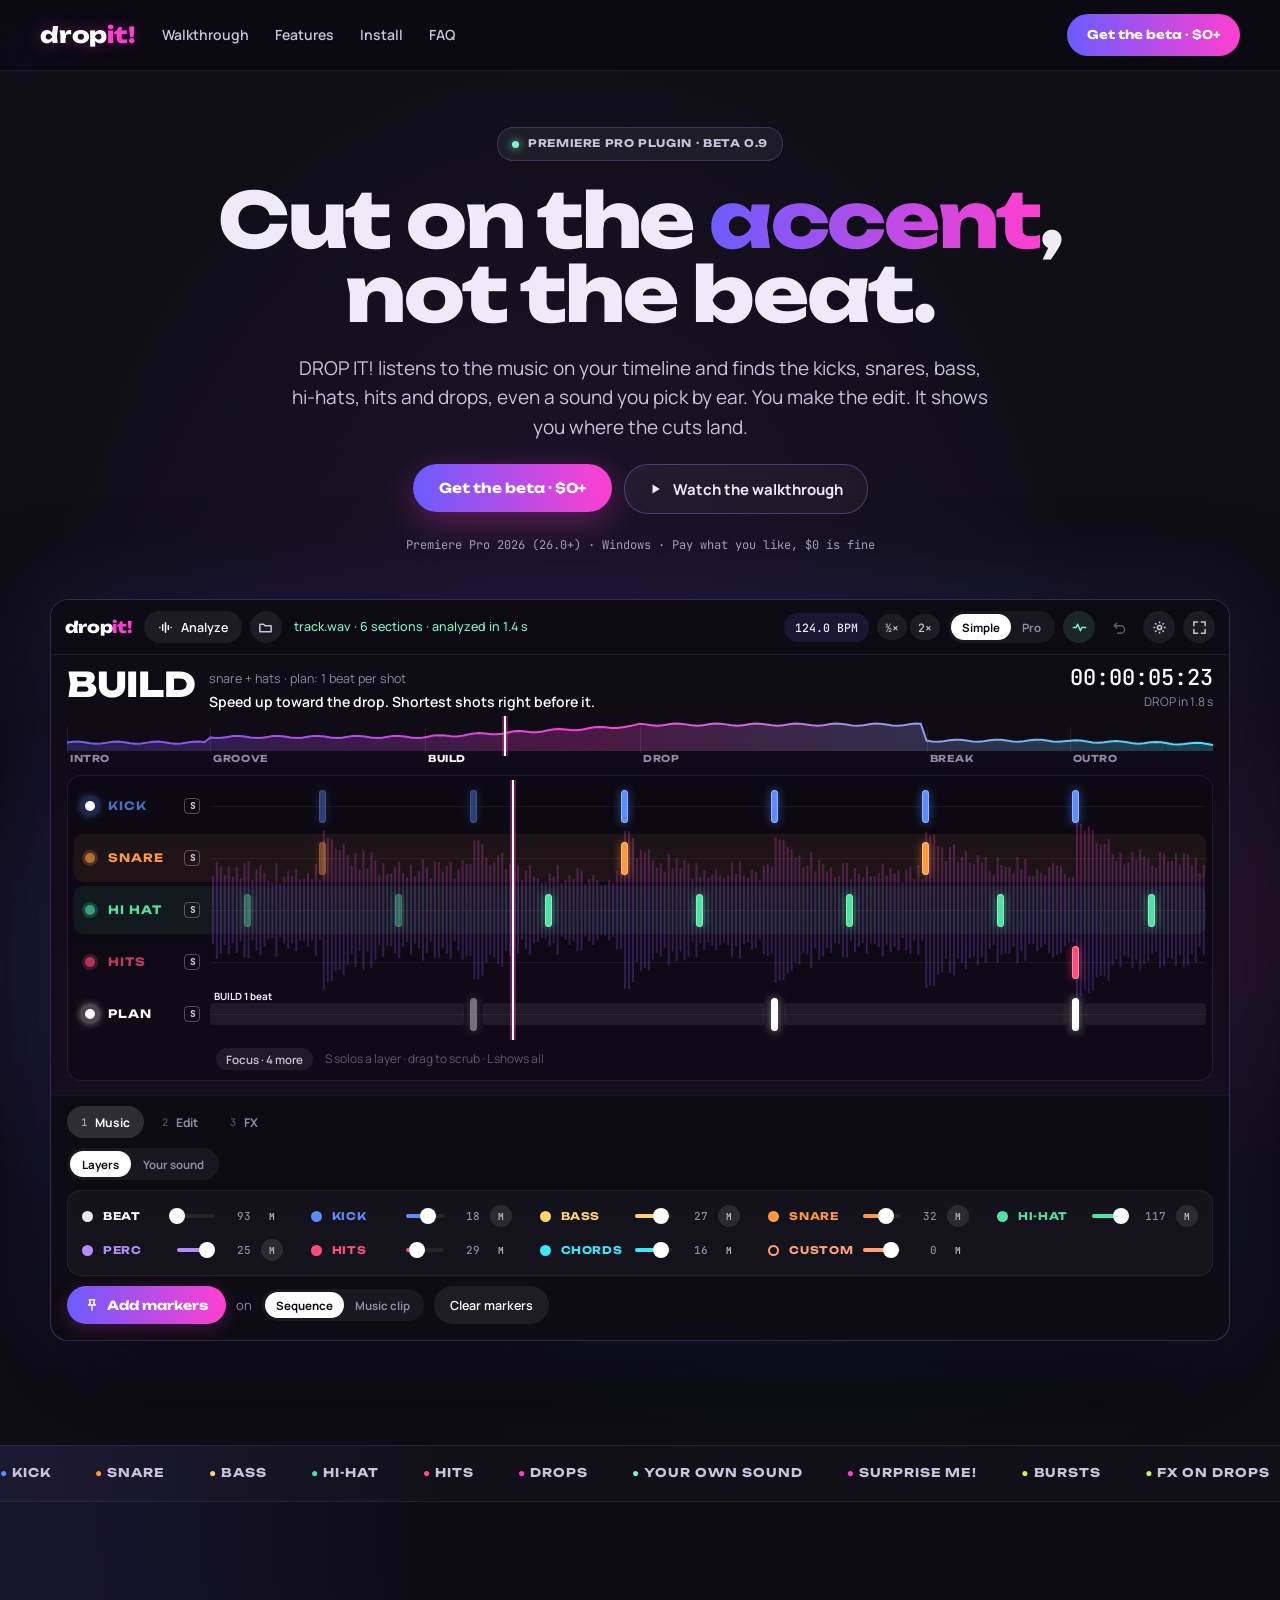
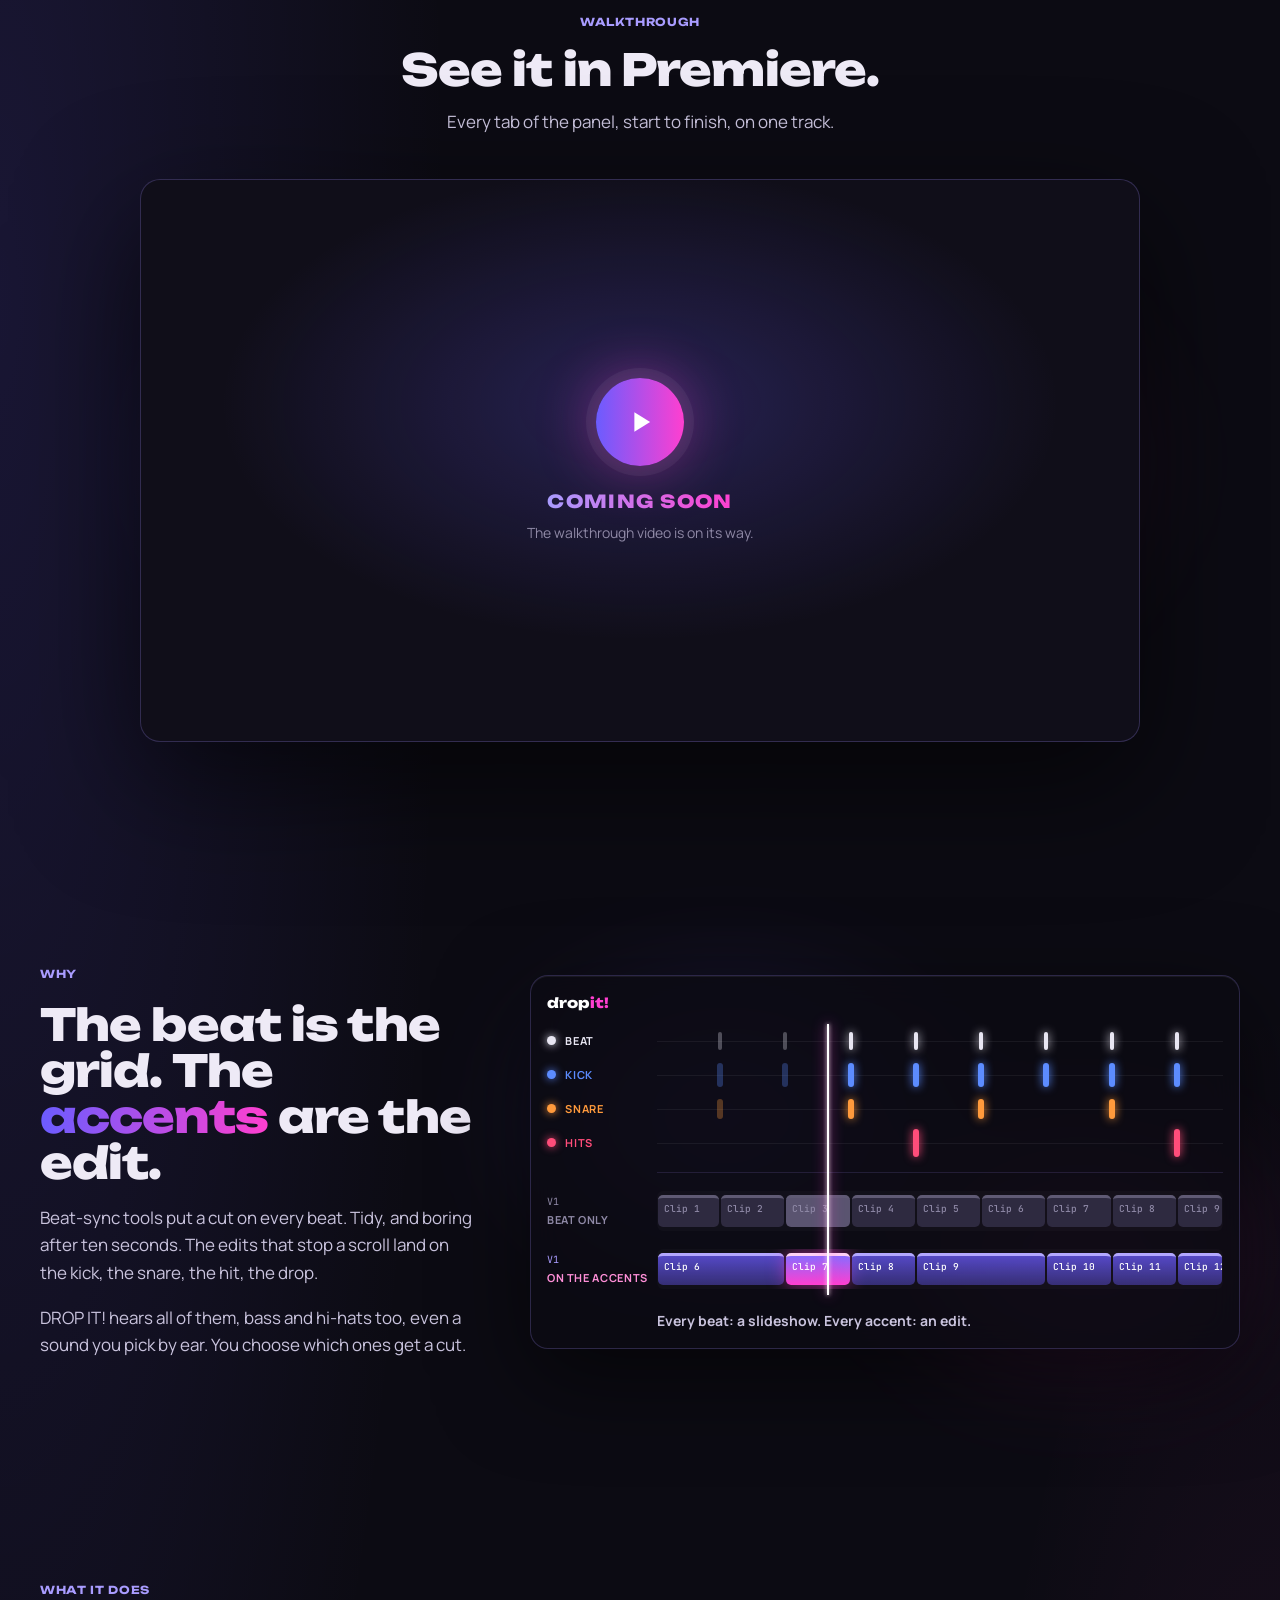
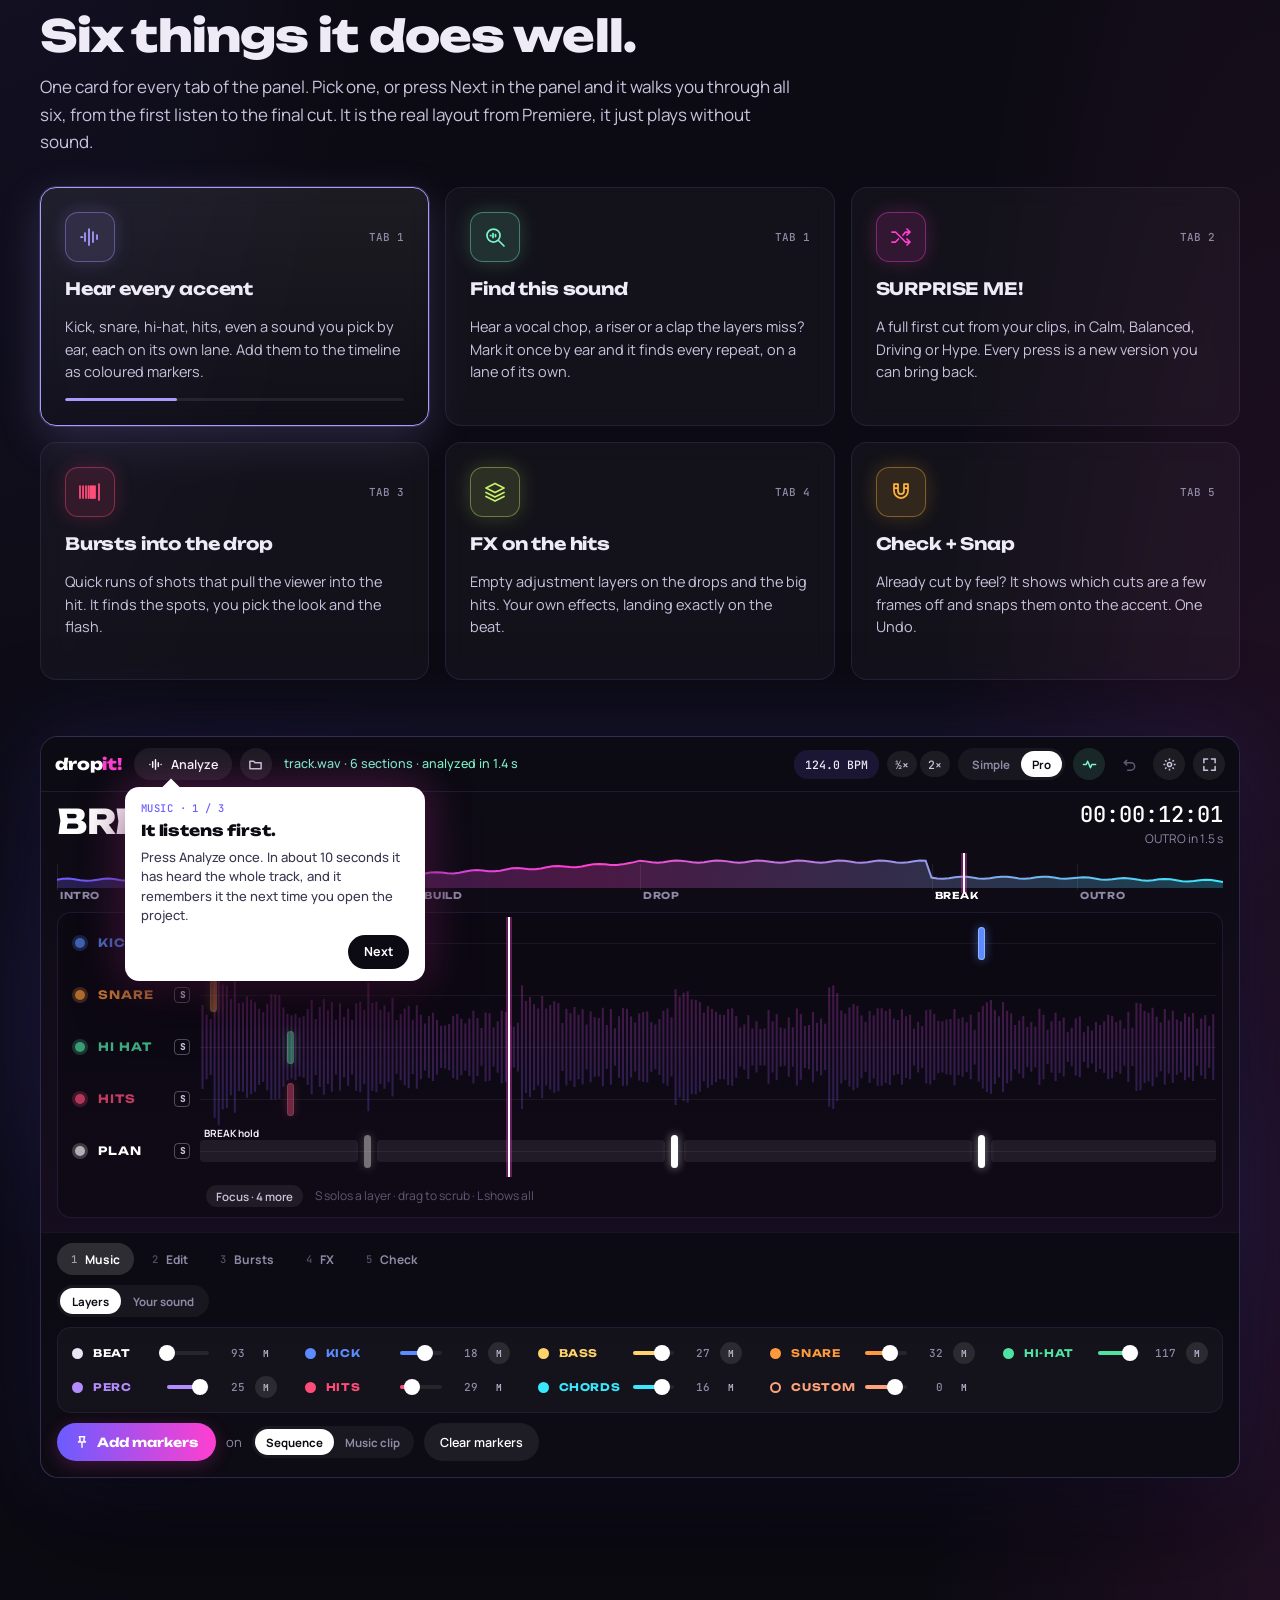
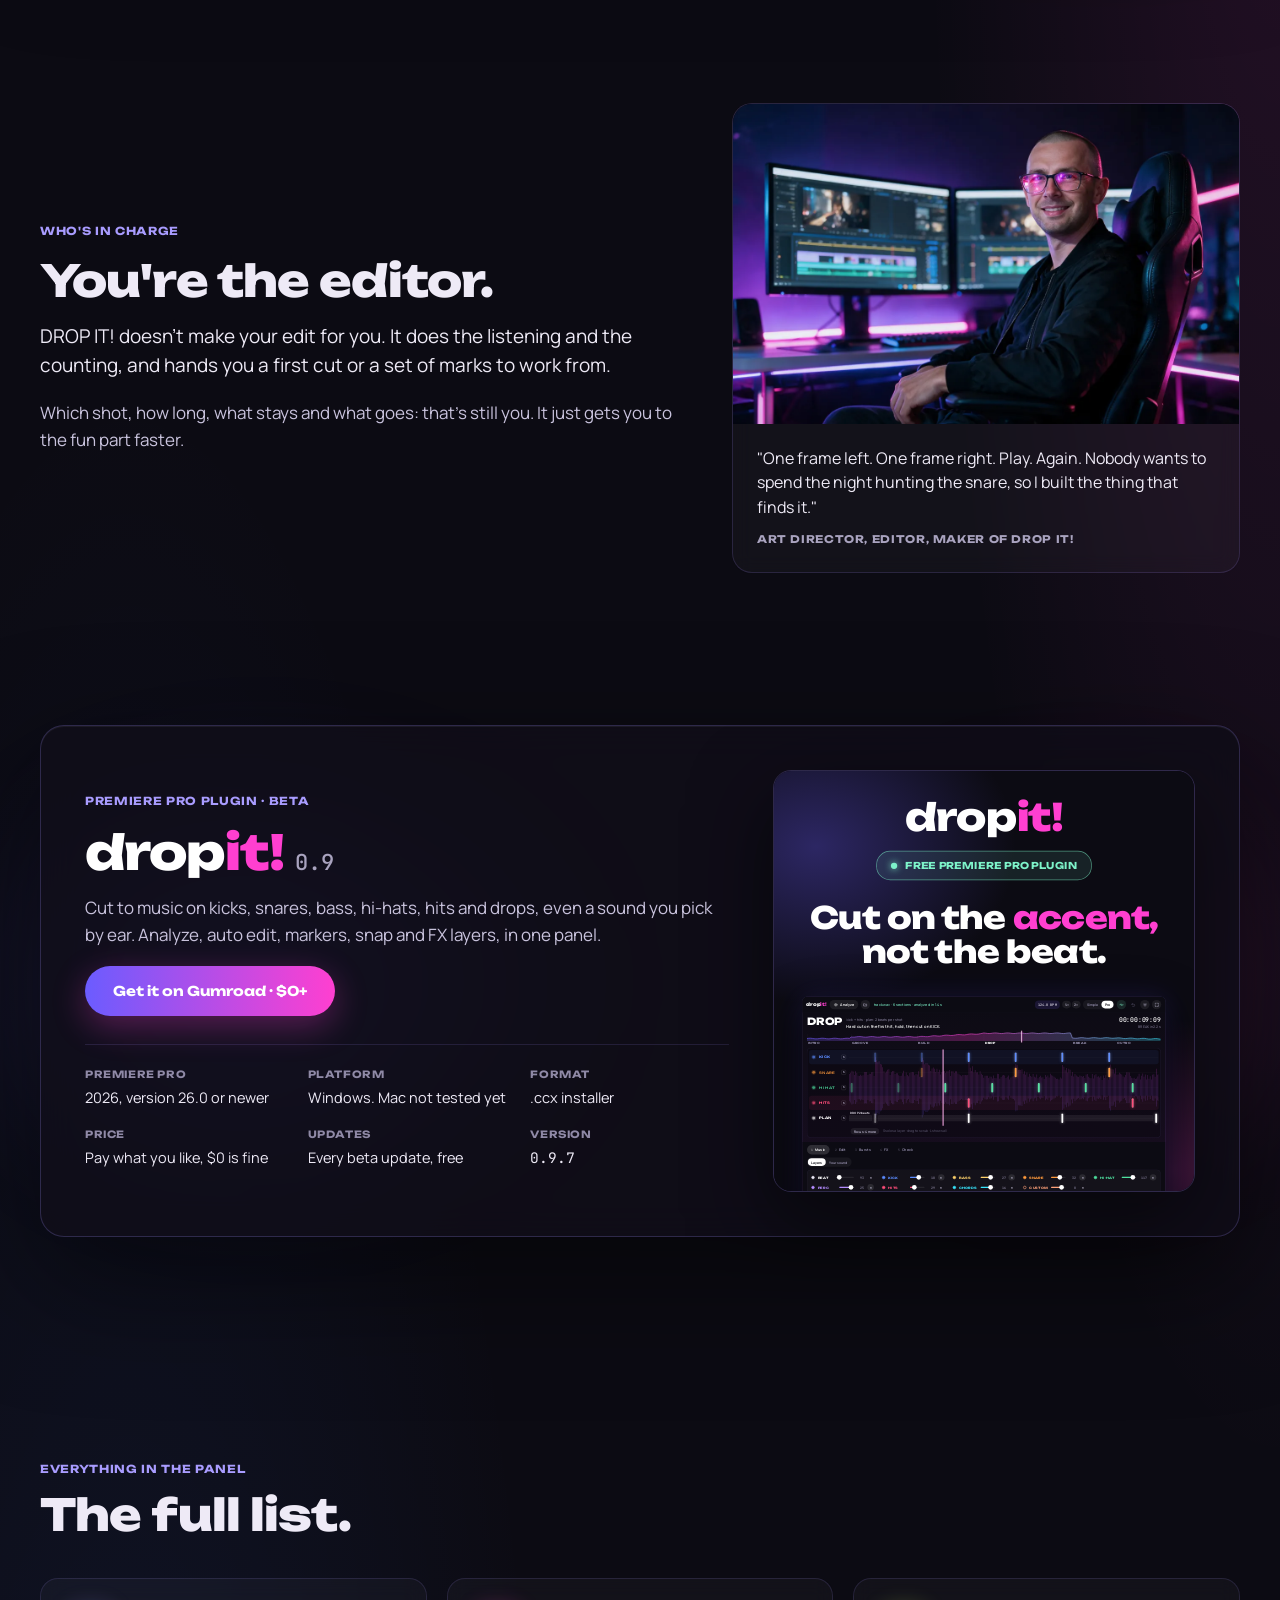
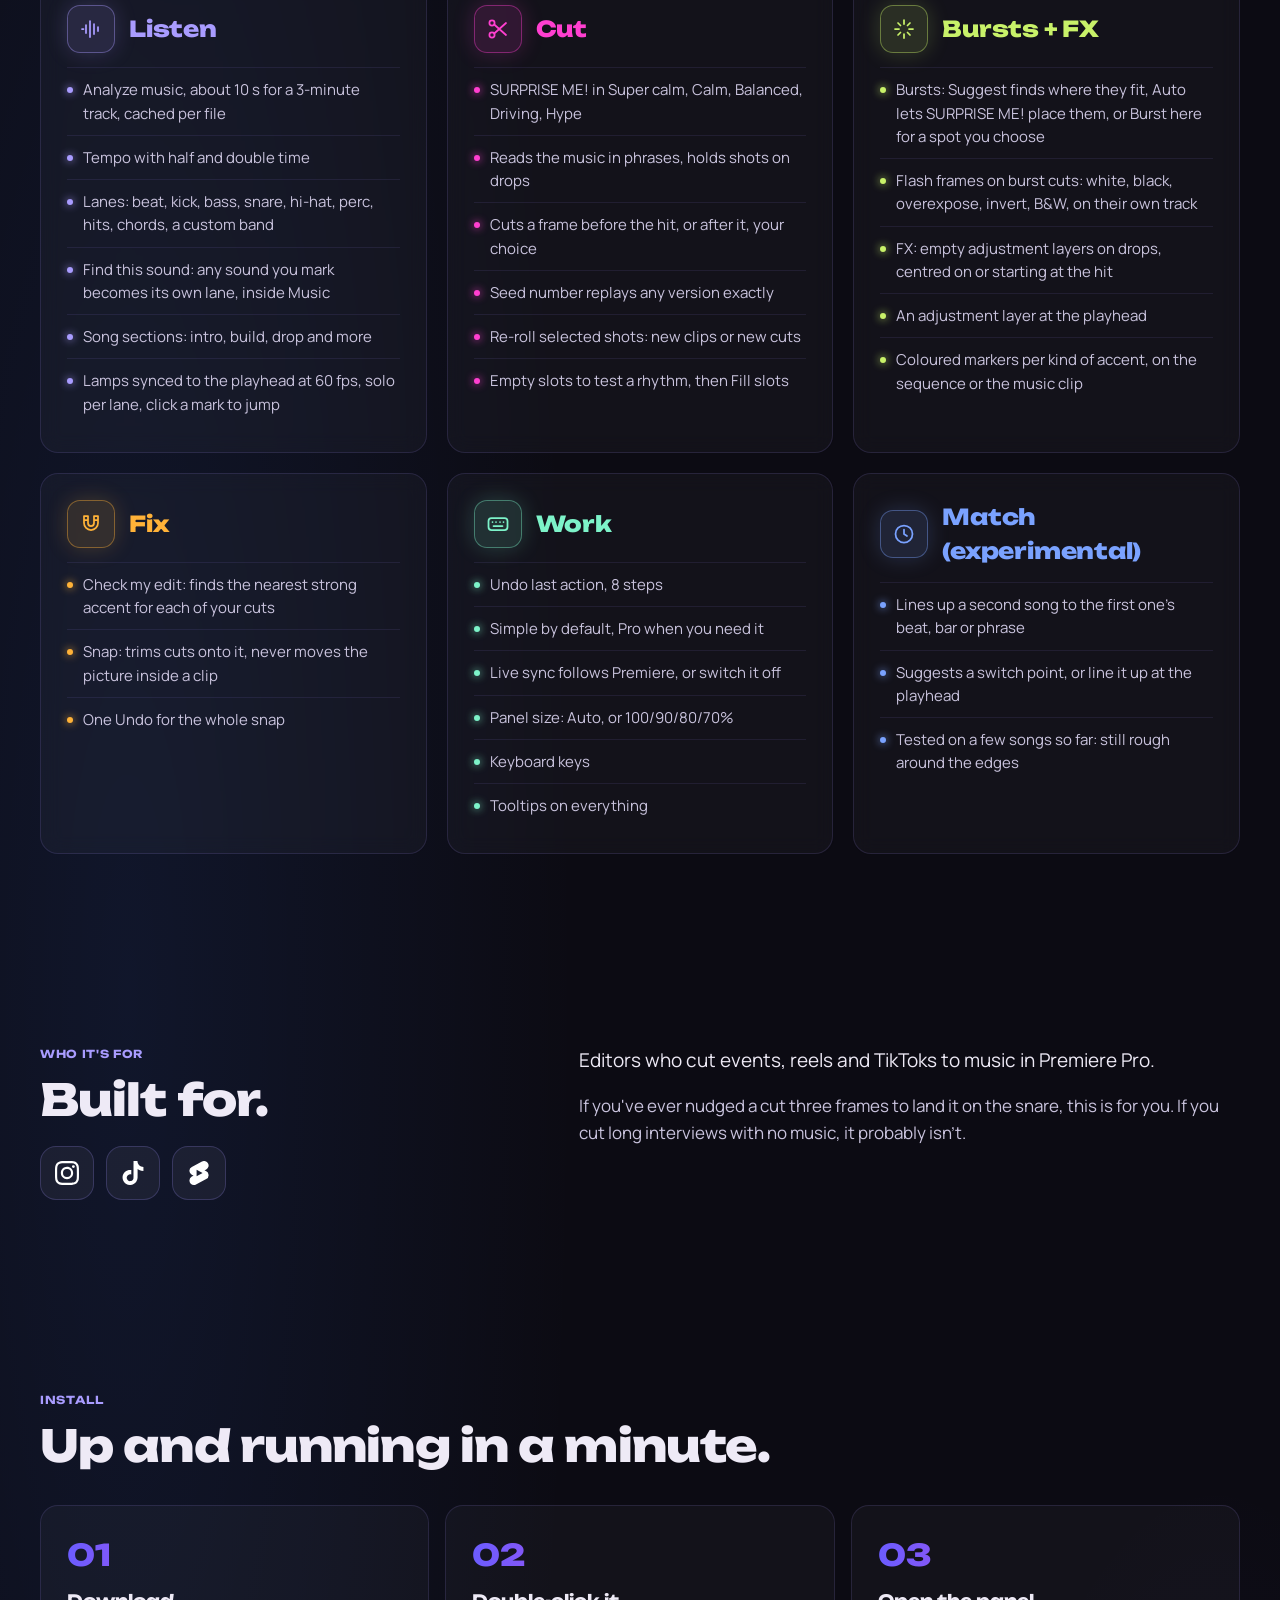
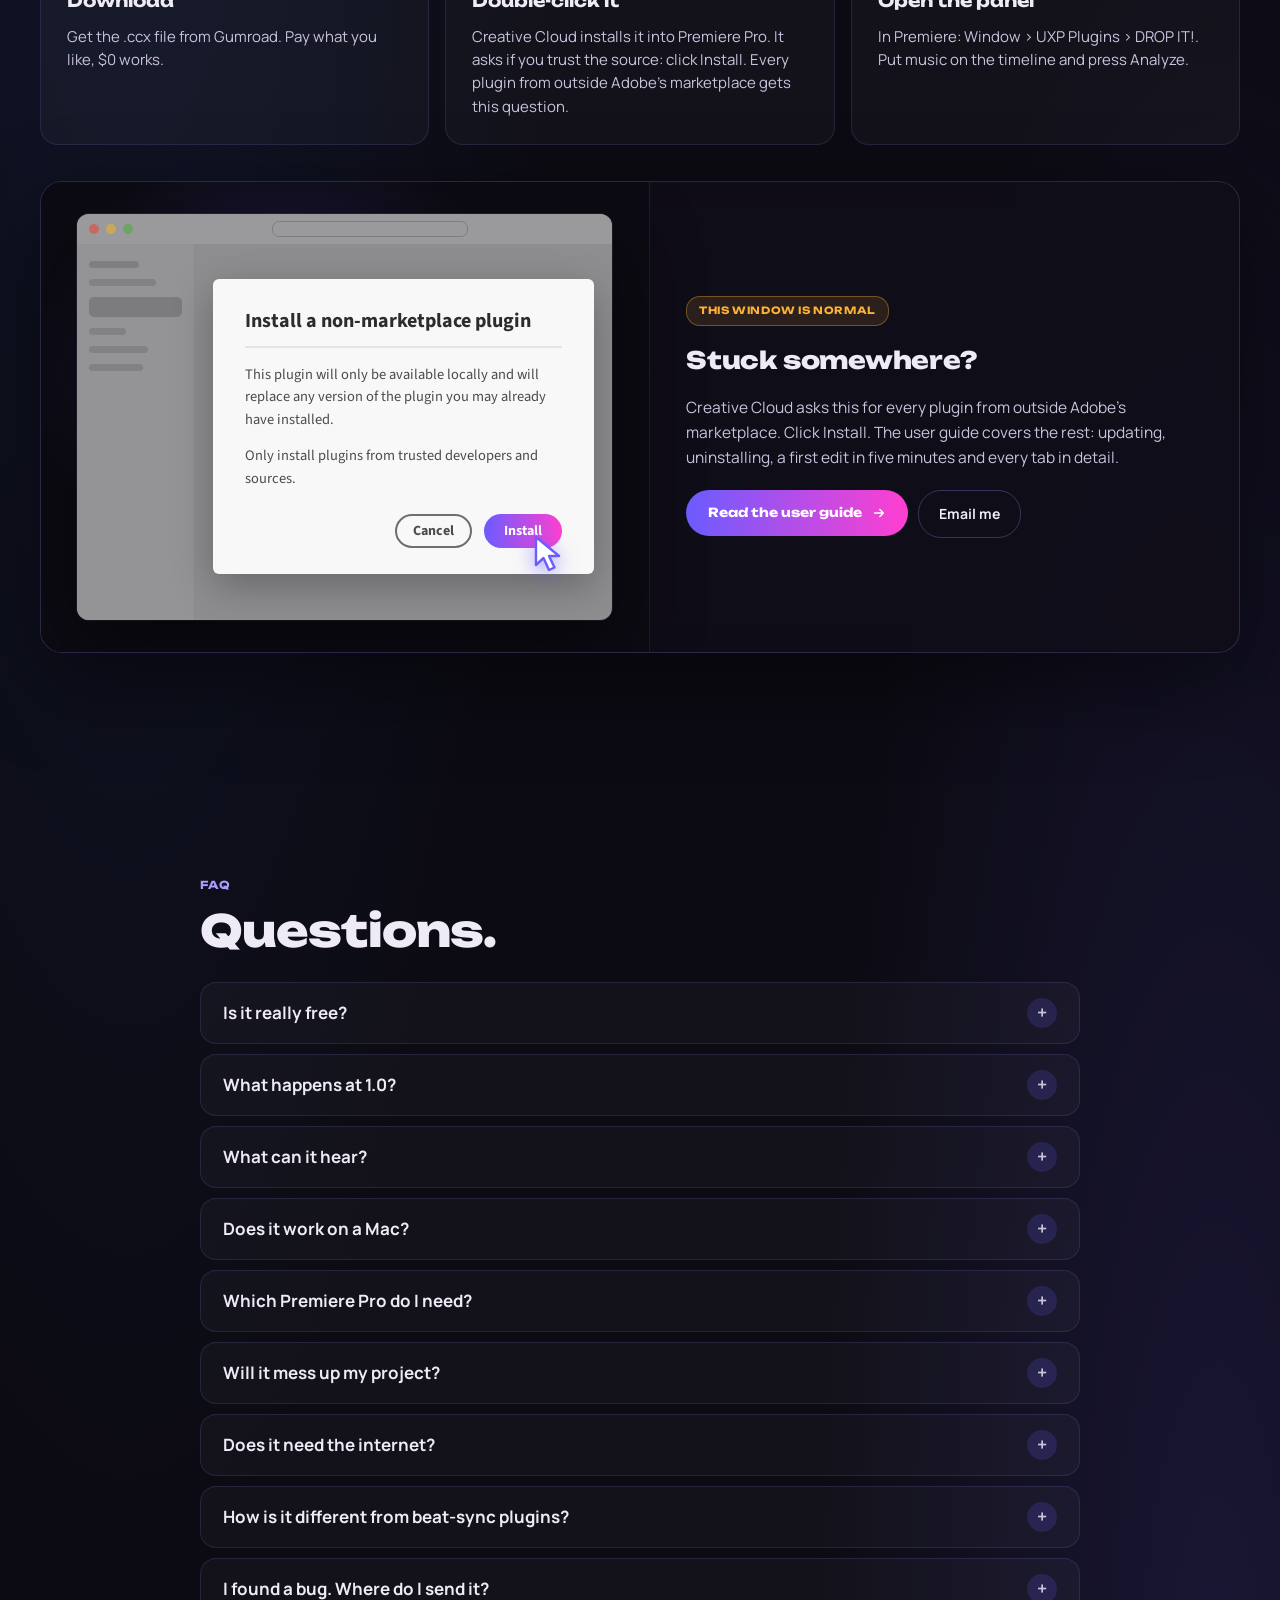
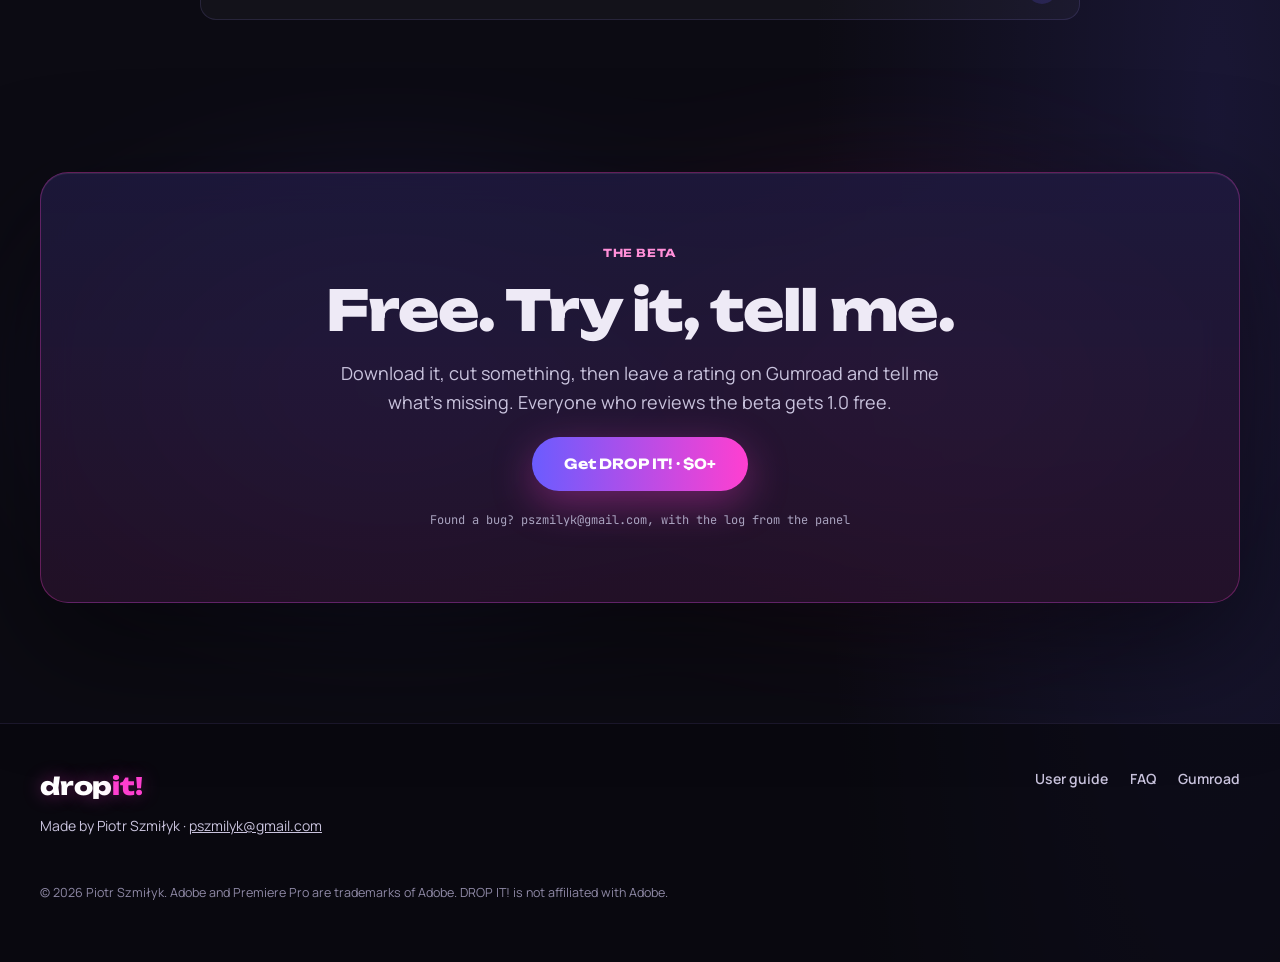
==== commit fe3ad809: "Update index.html" ====
--- a/index.html
+++ b/index.html
@@ -140,7 +140,7 @@
 
 body{margin:0}
 </style>
-<script type="application/ld+json">{"@context": "https://schema.org", "@type": "SoftwareApplication", "name": "DROP IT!", "applicationCategory": "MultimediaApplication", "operatingSystem": "Windows", "description": "DROP IT! is a free Premiere Pro plugin that listens to the music on your timeline and finds the kicks, snares, hits and drops, so you cut where it actually lands.", "softwareVersion": "0.9.7", "offers": {"@type": "Offer", "price": "0", "priceCurrency": "USD", "url": "https://coloformia.gumroad.com/l/dropit"}, "author": {"@type": "Person", "name": "Piotr Szmiłyk"}}</script>
+<script type="application/ld+json">{"@context": "https://schema.org", "@type": "SoftwareApplication", "name": "DROP IT!", "applicationCategory": "MultimediaApplication", "operatingSystem": "Windows", "description": "DROP IT! is a free Premiere Pro plugin that listens to the music on your timeline and finds the kicks, snares, hits and drops, so you cut where it actually lands.", "softwareVersion": "0.9.x", "offers": {"@type": "Offer", "price": "0", "priceCurrency": "USD", "url": "https://coloformia.gumroad.com/l/dropit"}, "author": {"@type": "Person", "name": "Piotr Szmiłyk"}}</script>
 </head>
 <body>
 <script>window.DC_BASE=""</script>
@@ -1005,7 +1005,7 @@
 <div><p style="margin: 0 0 4px; font-family: Unbounded, sans-serif; font-weight: 700; font-size: 10px; letter-spacing: 0.06em; color: #8f89a6">FORMAT</p><p style="margin: 0; font-size: 14.5px">.ccx installer</p></div>
 <div><p style="margin: 0 0 4px; font-family: Unbounded, sans-serif; font-weight: 700; font-size: 10px; letter-spacing: 0.06em; color: #8f89a6">PRICE</p><p style="margin: 0; font-size: 14.5px">Pay what you like, $0 is fine</p></div>
 <div><p style="margin: 0 0 4px; font-family: Unbounded, sans-serif; font-weight: 700; font-size: 10px; letter-spacing: 0.06em; color: #8f89a6">UPDATES</p><p style="margin: 0; font-size: 14.5px">Every beta update, free</p></div>
-<div><p style="margin: 0 0 4px; font-family: Unbounded, sans-serif; font-weight: 700; font-size: 10px; letter-spacing: 0.06em; color: #8f89a6">VERSION</p><p style="margin: 0; font-family: 'JetBrains Mono', monospace; font-size: 14.5px">0.9.7</p></div>
+<div><p style="margin: 0 0 4px; font-family: Unbounded, sans-serif; font-weight: 700; font-size: 10px; letter-spacing: 0.06em; color: #8f89a6">VERSION</p><p style="margin: 0; font-family: 'JetBrains Mono', monospace; font-size: 14.5px">0.9.x</p></div>
 </div>
 </div>
 <div id="dgProd" class="dg-prod" style="flex: none; width: 420px; aspect-ratio: 1 / 1; border-radius: 18px; overflow: hidden; border: 1px solid rgba(160,140,255,0.22); box-shadow: 0 30px 80px rgba(0,0,0,0.5)">
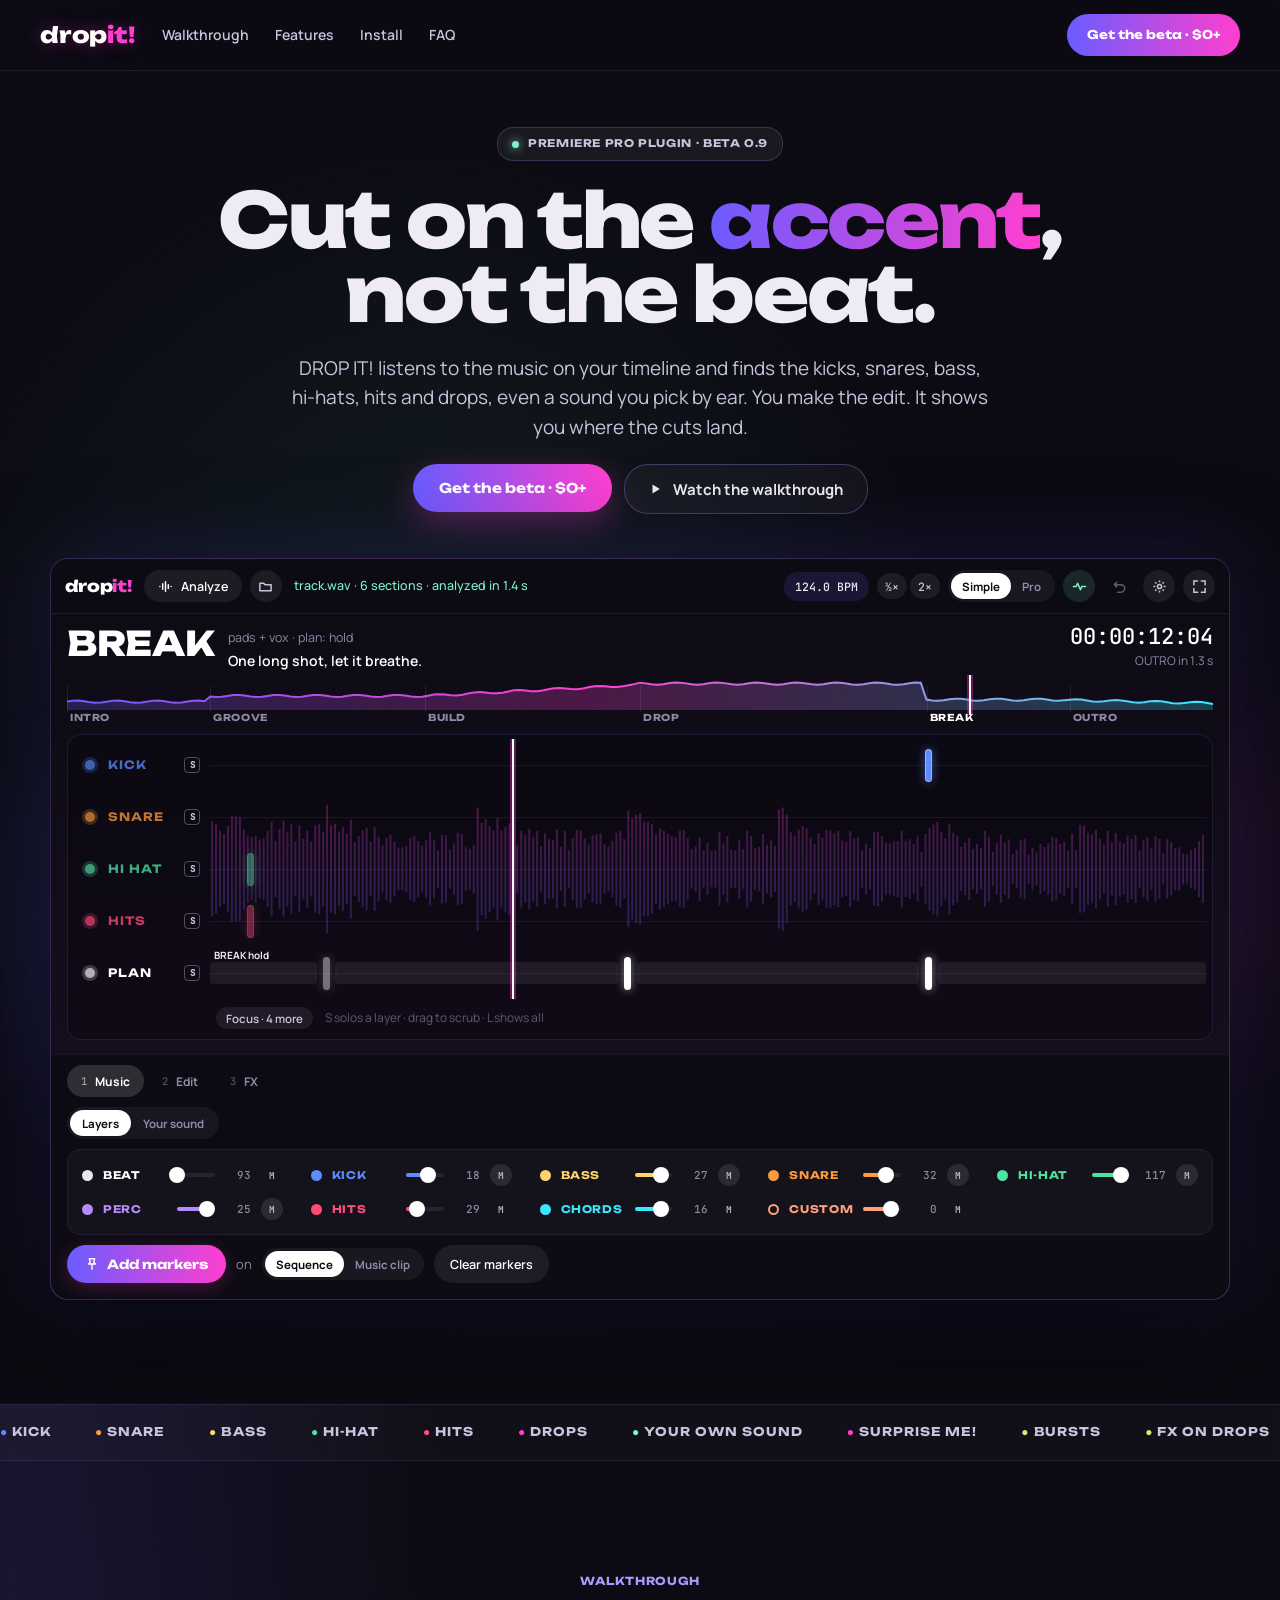
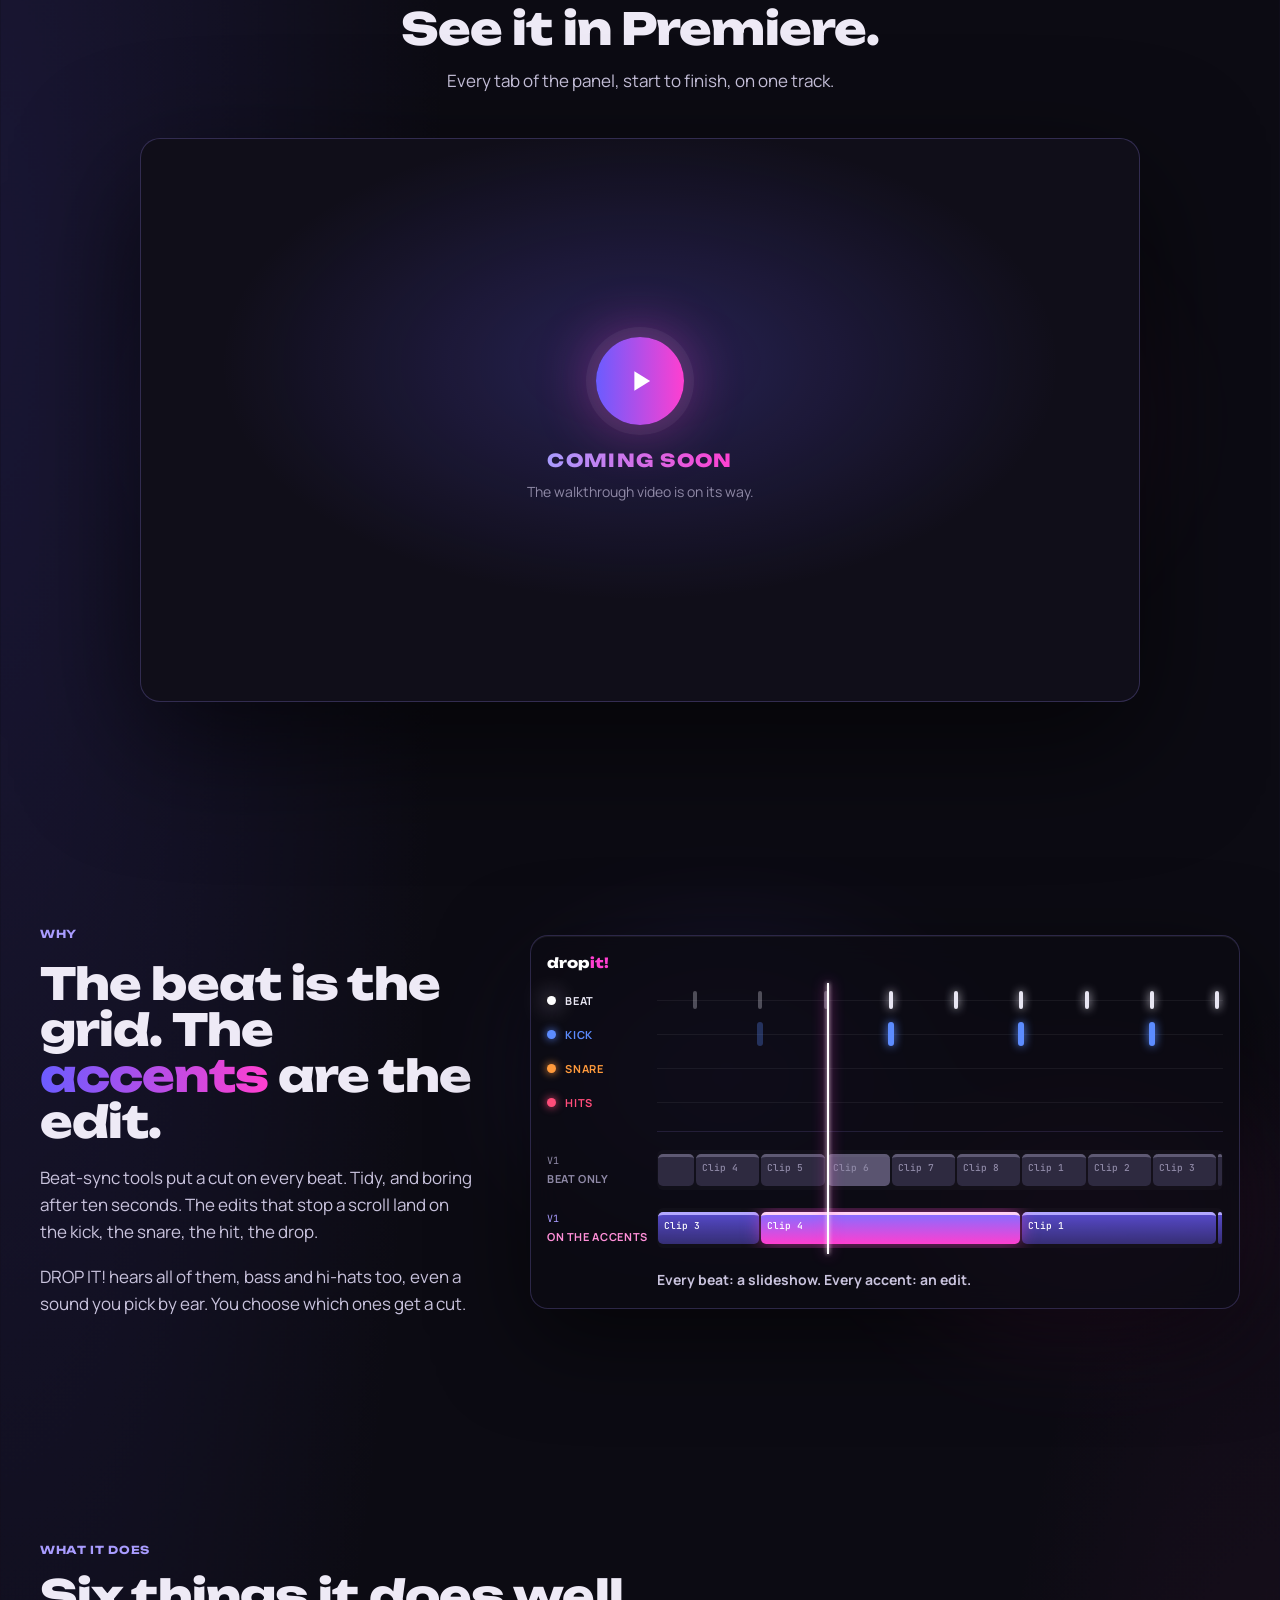
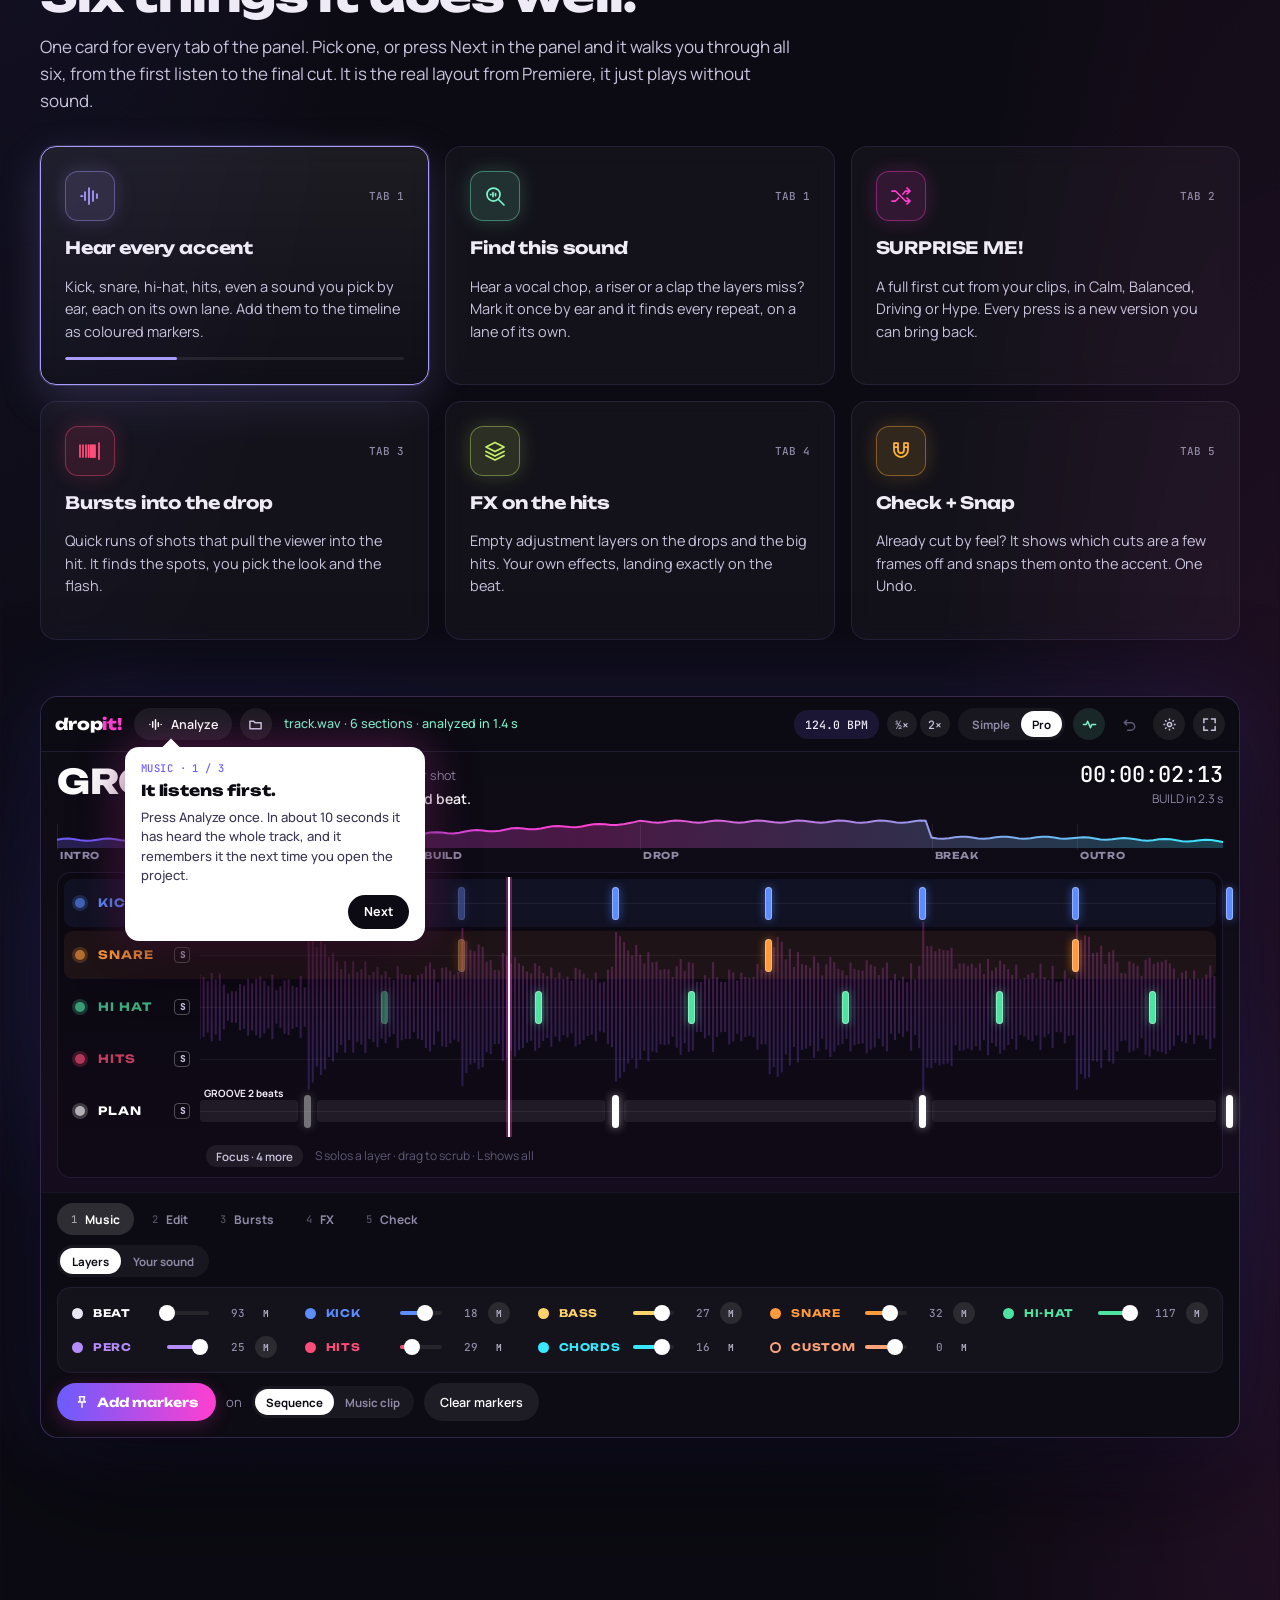
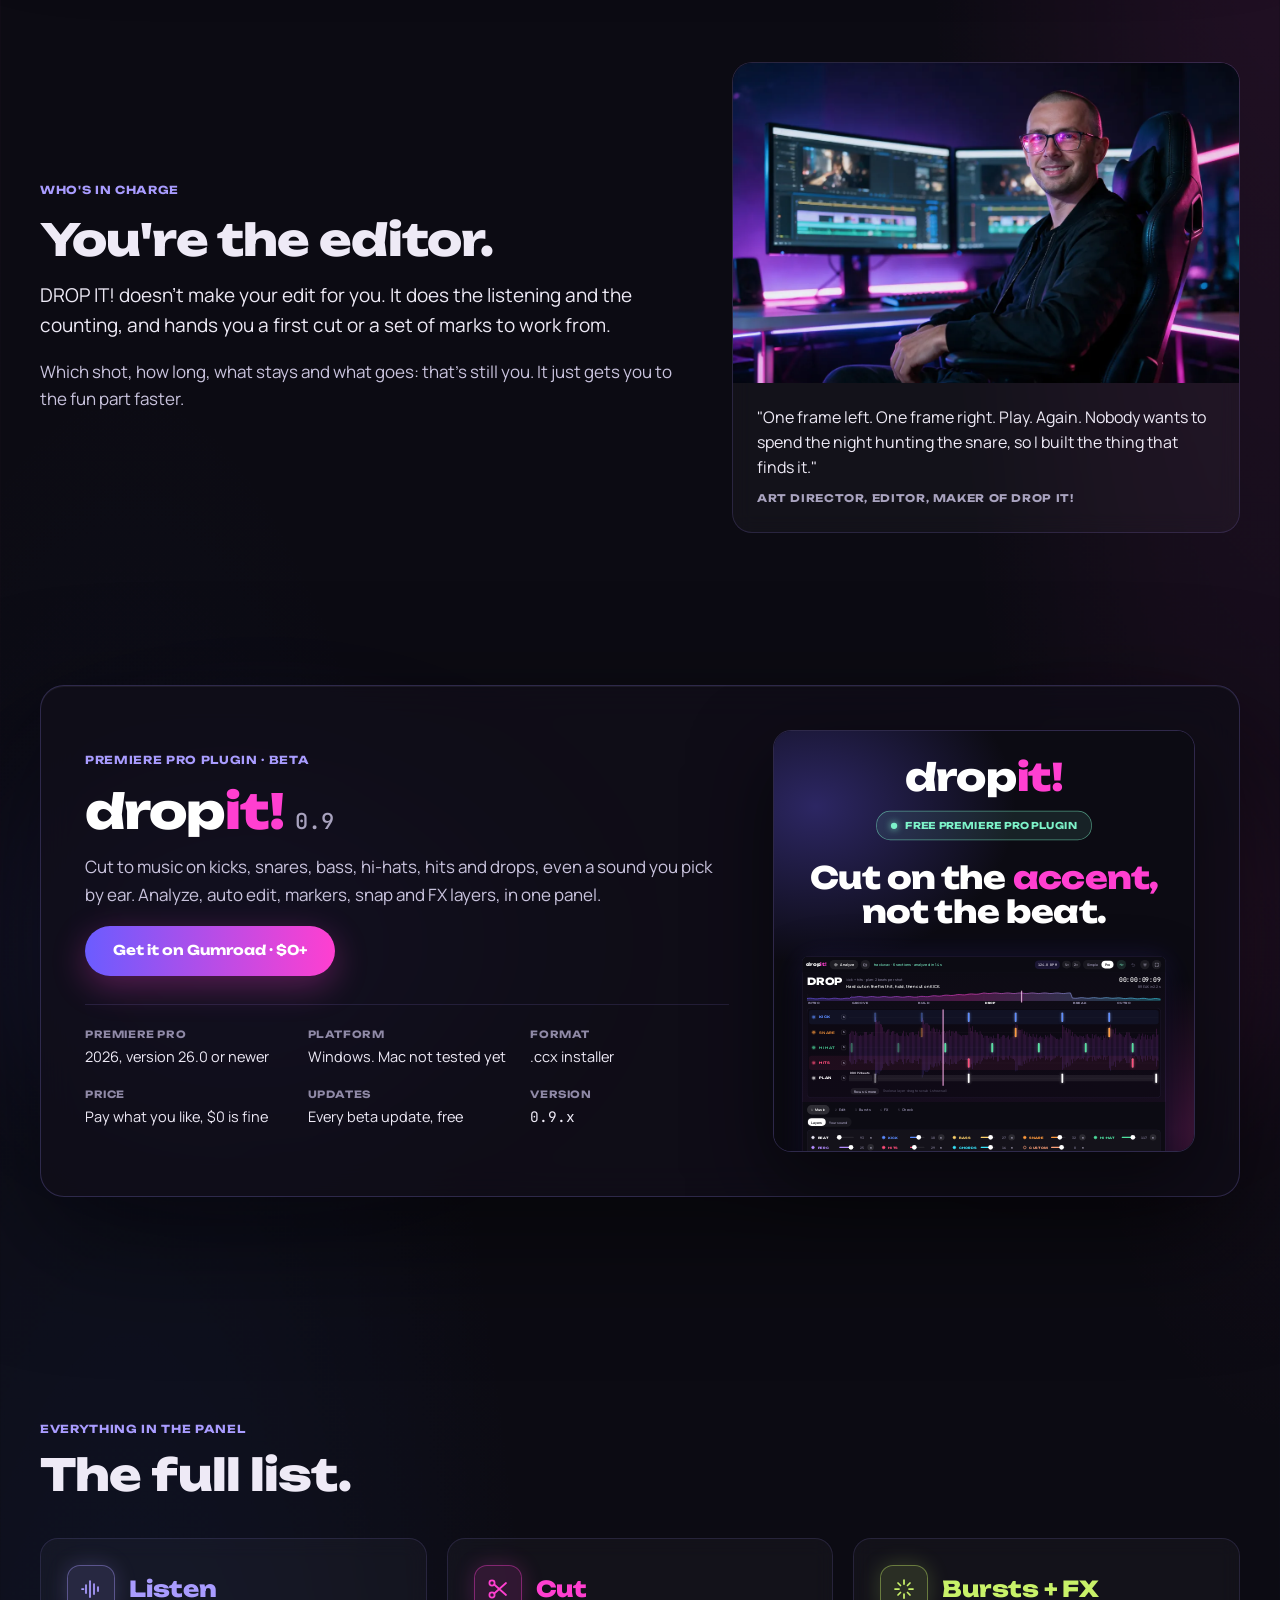
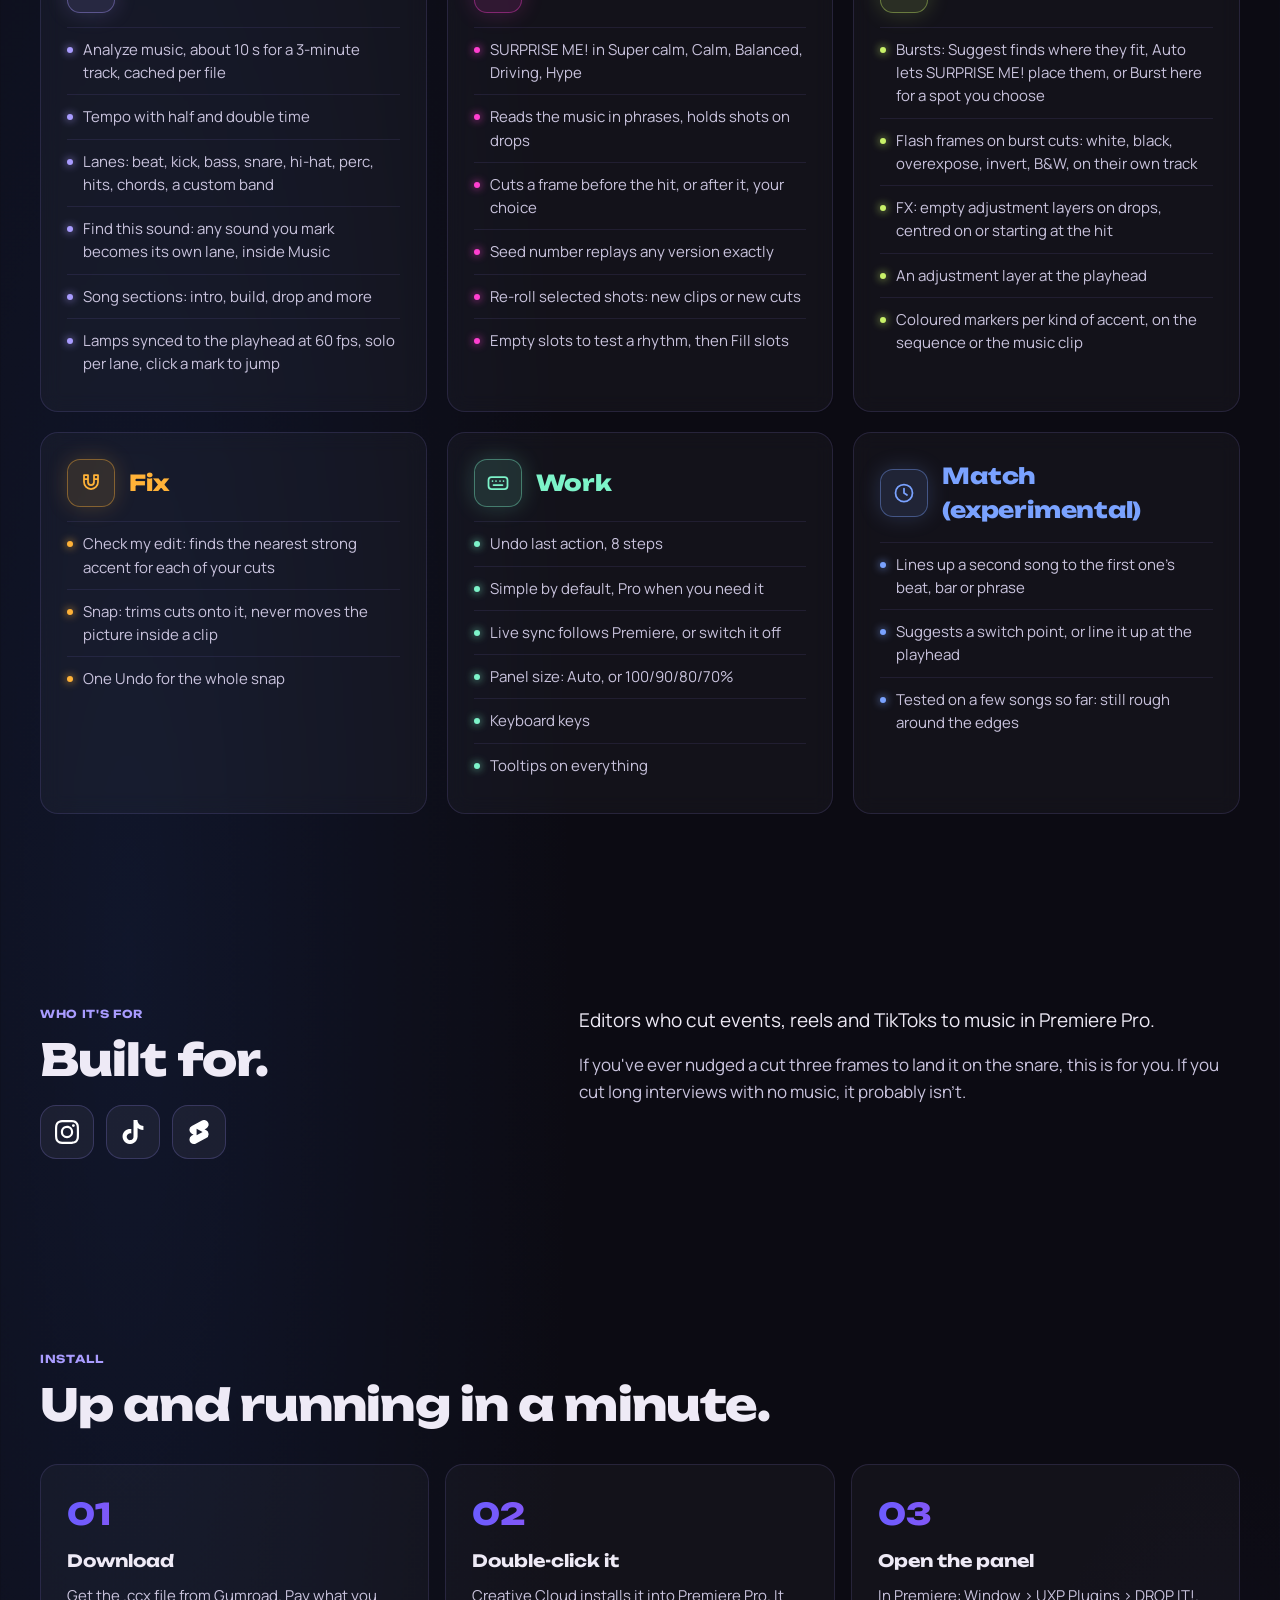
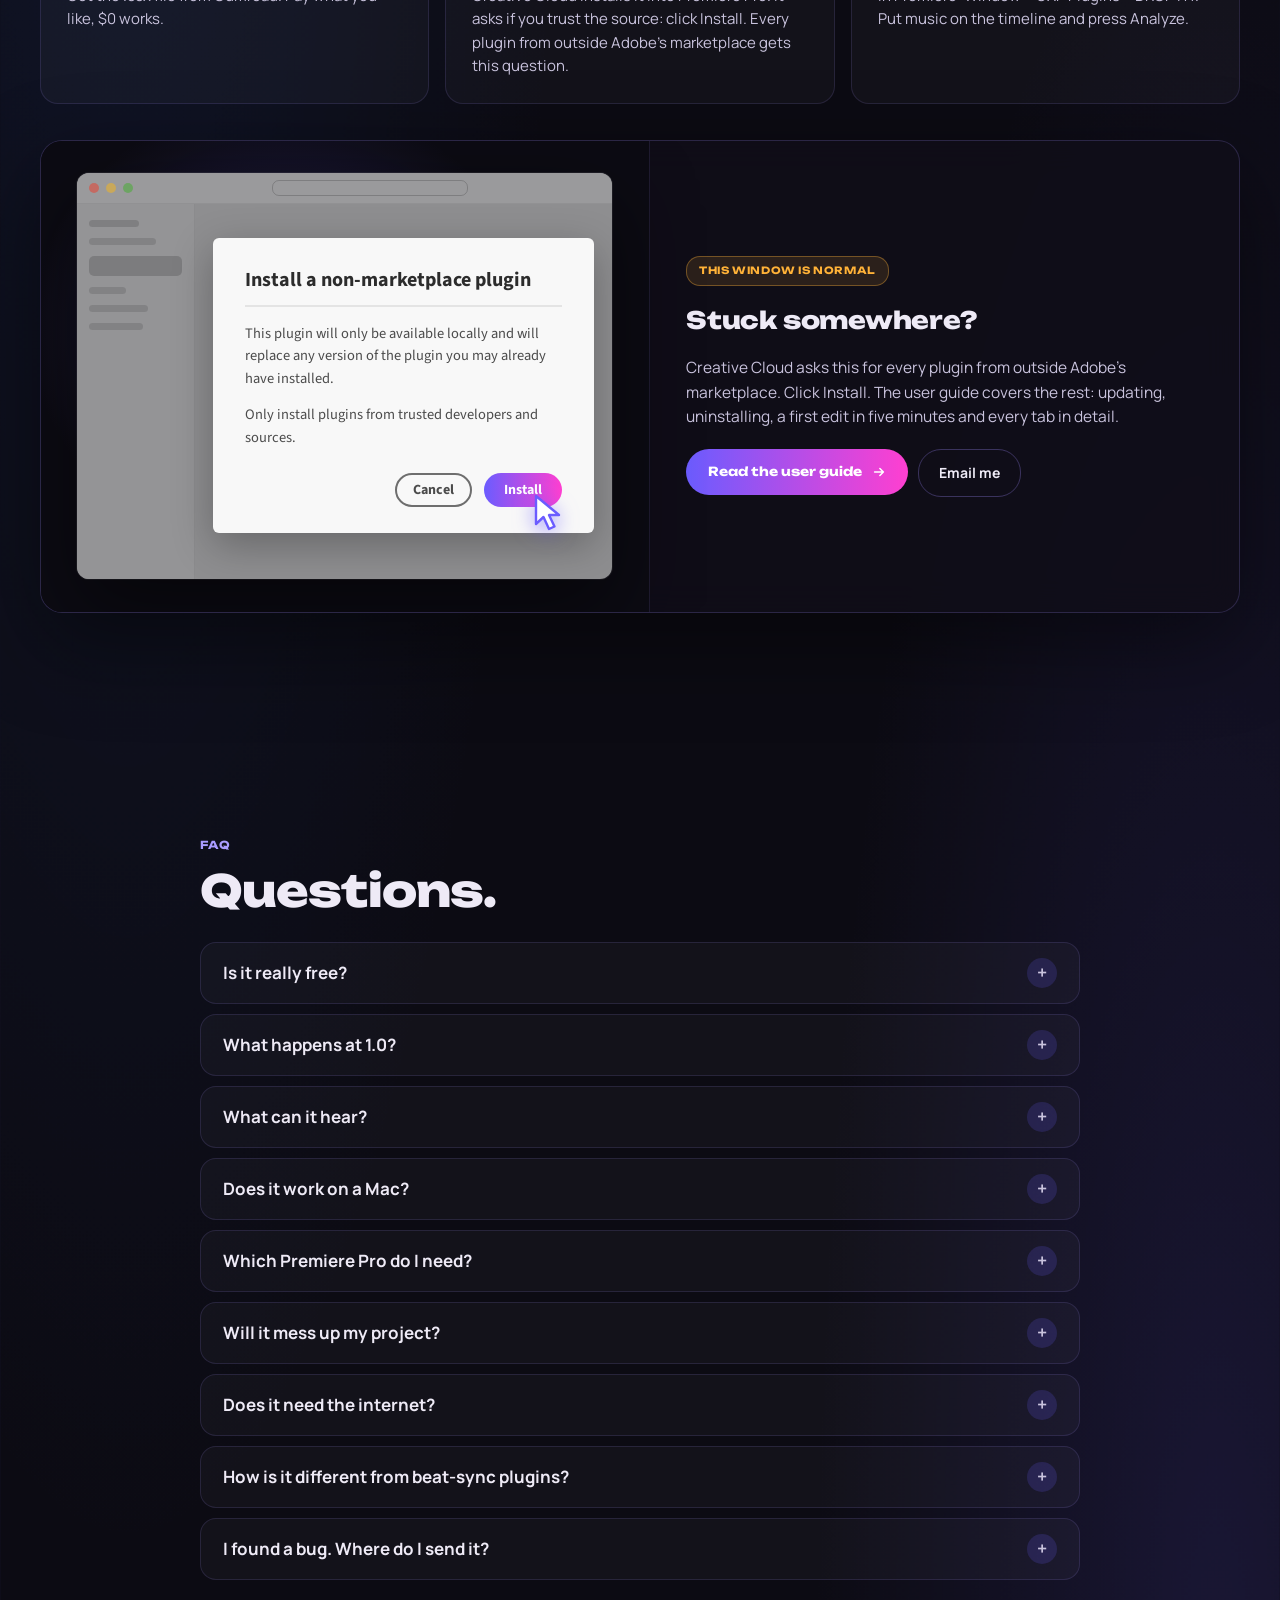
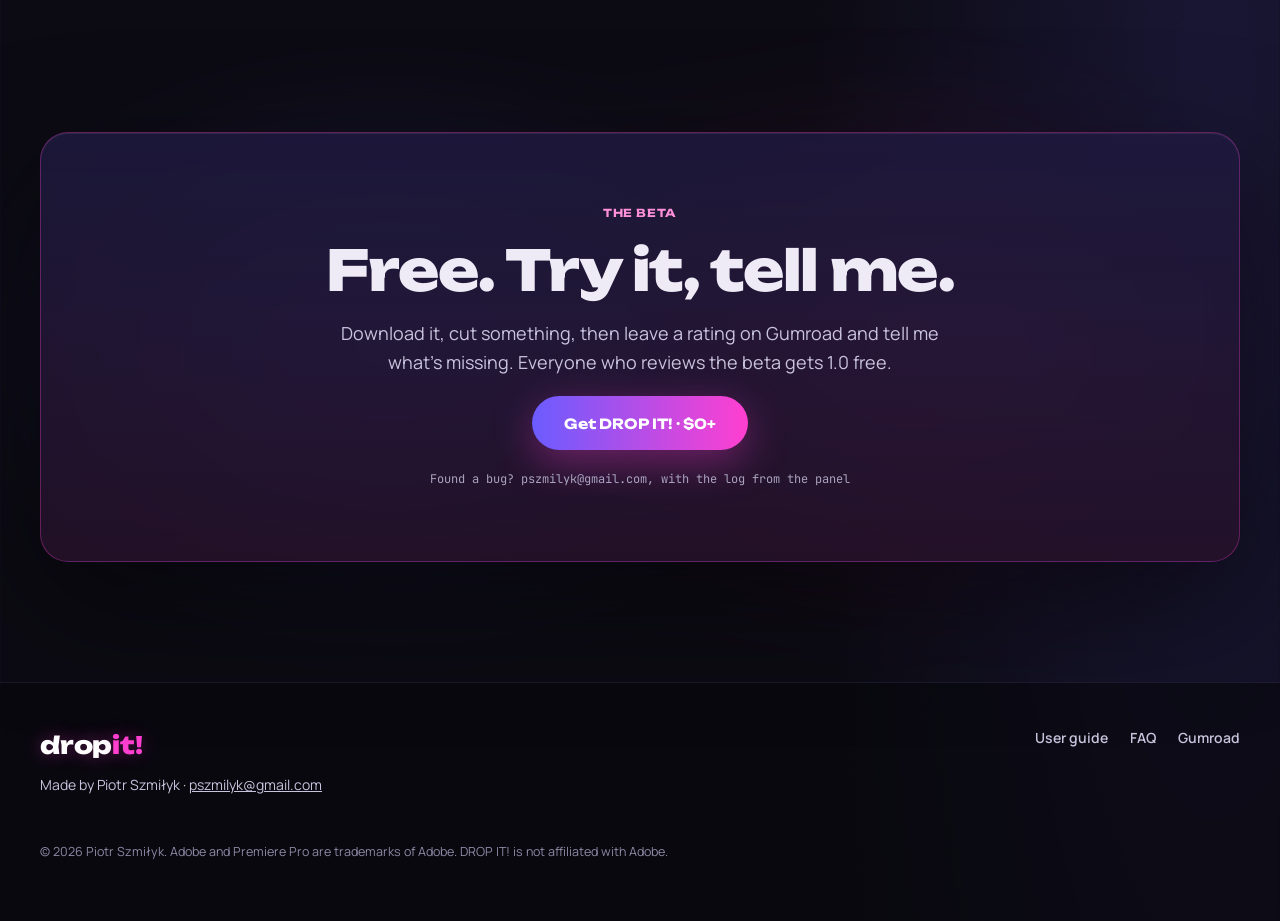
==== commit 010adf90: "Add files via upload" ====
--- a/index.html
+++ b/index.html
@@ -175,10 +175,6 @@
 <div style="display: flex; gap: 12px; flex-wrap: wrap; justify-content: center">
 <a class="dg-btn" href="https://coloformia.gumroad.com/l/dropit" target="_blank" rel="noopener" style="display: inline-flex; align-items: center; height: 48px; padding: 0 26px; border-radius: 24px; background: linear-gradient(90deg, #6b5cff, #ff3fd0, #6b5cff); background-size: 200% 100%; color: #ffffff; font-family: Unbounded, sans-serif; font-weight: 700; font-size: 13.5px; text-decoration: none; box-shadow: 0 10px 34px rgba(255,63,208,0.30)">Get the beta · $0+</a>
 <a class="dg-ghost" href="#demo" style="display: inline-flex; align-items: center; gap: 10px; height: 48px; padding: 0 24px; border-radius: 24px; border: 1px solid rgba(160,140,255,0.32); background: rgba(255,255,255,0.04); backdrop-filter: blur(8px); color: #eeeaf6; font-weight: 700; font-size: 15px; text-decoration: none"><svg width="14" height="14" viewBox="0 0 16 16" fill="currentColor" aria-hidden="true"><path d="M4 2.8v10.4l8.4-5.2z"></path></svg>Watch the walkthrough</a>
-</div>
-<p class="dg-meta" style="margin: 0; font-family: 'JetBrains Mono', monospace; font-size: 12px; color: #a9a3bf">Premiere Pro 2026 (26.0+) · Windows · Pay what you like, $0 is fine</p>
-</div>
-
 <div style="position: relative; margin-top: 44px">
 <div style="position:absolute;left:-6%;right:-6%;top:-12%;bottom:-12%;pointer-events:none;filter:blur(60px);opacity:0.80;background:radial-gradient(40% 50% at 25% 50%,rgba(107,92,255,0.55),rgba(107,92,255,0) 70%),radial-gradient(35% 45% at 55% 60%,rgba(56,120,255,0.40),rgba(56,120,255,0) 70%),radial-gradient(35% 45% at 80% 45%,rgba(255,63,208,0.40),rgba(255,63,208,0) 70%)"></div>
 <div data-dc="Panel" data-dc-id="dc3" style="width: 100%;"><div style="position: relative; width: 100%; box-sizing: border-box; container-type: inline-size; container-name: dp; font-family: Manrope, sans-serif; color: #eeeaf6; font-size: 13px">
